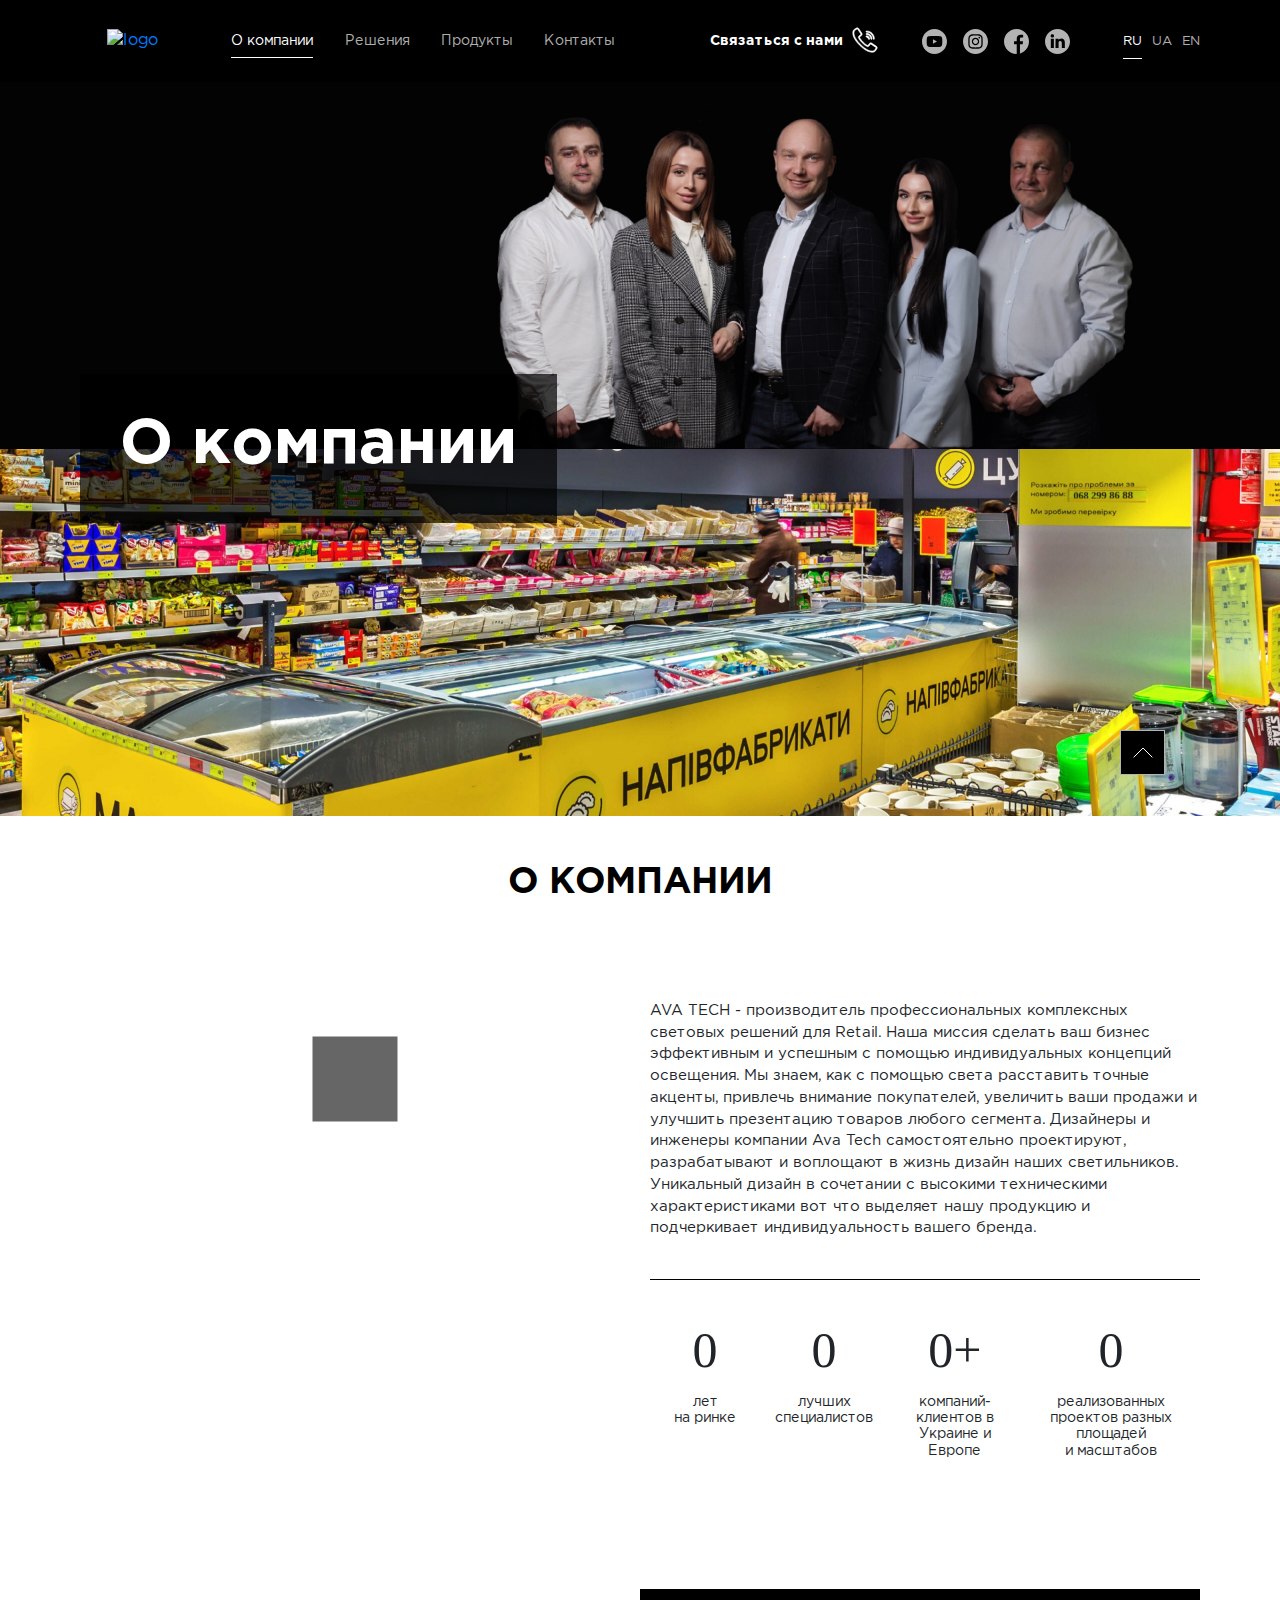
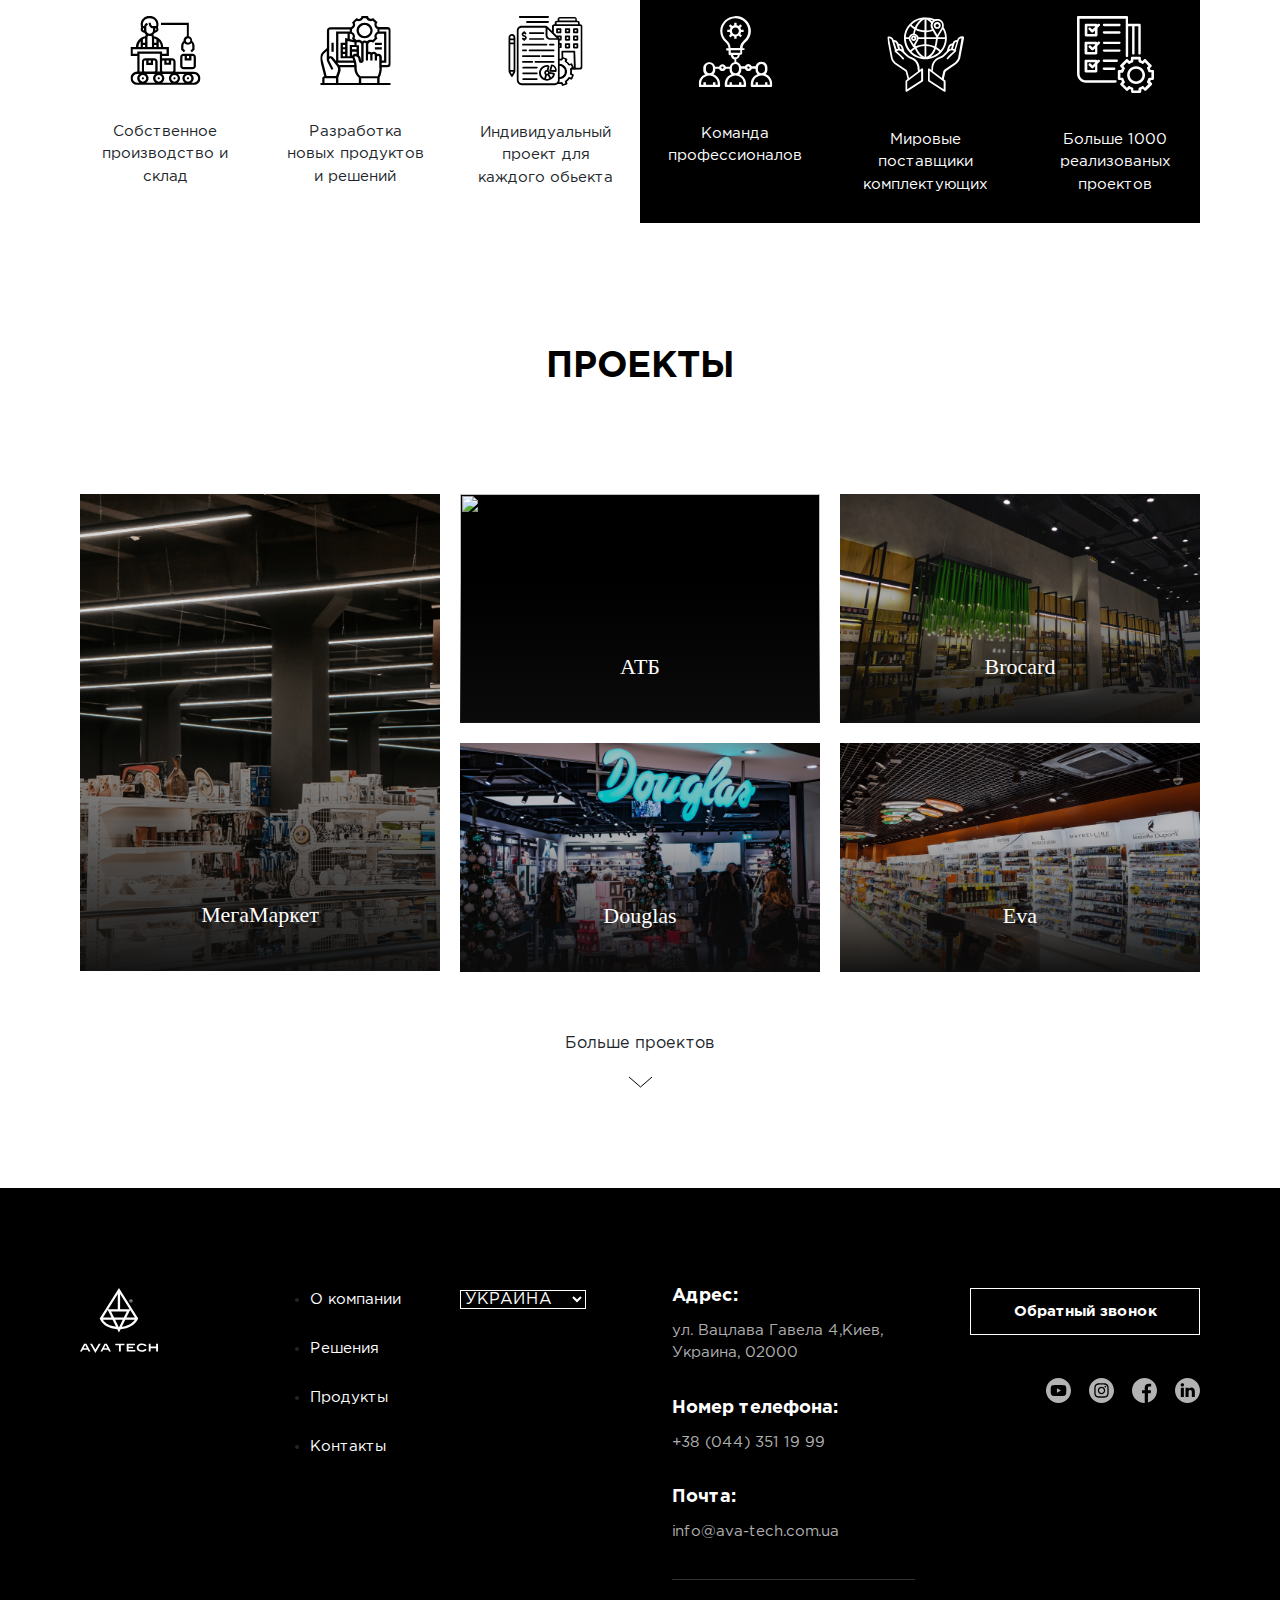
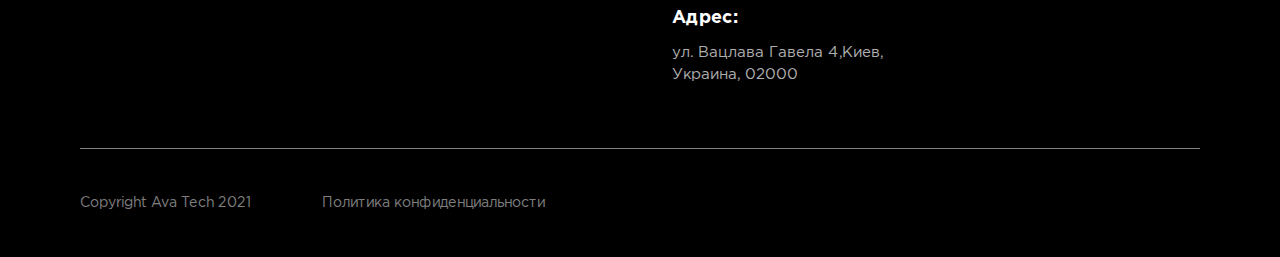
==== about.html @ 9e6170eb "about" ====
<!DOCTYPE html>
<html lang="en">
<head>
    <meta charset="UTF-8">
    <meta http-equiv="X-UA-Compatible" content="IE=edge">
    <meta name="viewport" content="width=device-width, initial-scale=1.0">
    <link rel="stylesheet" href="./css/bootstrap.min.css">
    <link rel="stylesheet" href="./css/slick.css">
    <link rel="stylesheet" href="./css/aos.css">
    <!-- <link rel="stylesheet" href="./css/swiper-bundle.css"> -->
    <link rel="stylesheet" href="./css/nice-select.css">
    <link rel="stylesheet" href="./css/main.css">
    <script src="https://unpkg.com/@google/markerclustererplus@4.0.1/dist/markerclustererplus.min.js"></script>
    <script src="https://maps.googleapis.com/maps/api/js?key=AIzaSyApj8qSzyO4DqXeQtFQPKI4mi6p-MBwlpo&libraries=places"></script>
    <title>AvaTech</title>
</head>
<body class="">
    <header class="header__wrapper">
        <div class="header">
            <div class="container">
                <div class="row">
                    <div class="col-lg-1 col-2">
                        <div class="header__logo">
                            <a href="index.html">
                                <img class="logo-big" src="./img/logo_icon.svg" alt="logo">
                                <img class="logo-small" src="./img/logo_small.svg" alt="logo">
                            </a>
                        </div>
                    </div>
                    <div class="col-lg-5 col-1 header__menu-wrap">
                        <div class="header__menu">
                            <ul>
                                <li class="current-menu-item ">
                                    <a href="#">О компании</a>
                                </li>
                                <li>
                                    <a href="#">Решения</a>
                                </li>
                                <li>
                                    <a href="#">Продукты</a>
                                </li>
                                <li>
                                    <a href="#">Контакты</a>
                                </li>
                            </ul>
                        </div>
                        <div class="header__soc_mob">
                            <a href="#">
                                <img src="./img/Icon_youtube.svg" alt="">
                            </a>
                            <a href="#">
                                <img src="./img/Icon_inst.svg" alt="">
                            </a>
                            <a href="#">
                                <img src="./img/Icon_fb.svg" alt="">
                            </a>
                            <a href="#">
                                <img src="./img/Icon_in.svg" alt="">
                            </a>
                        </div>
                        <div class="header__lang_mob">
                            <ul>
                                <li class="current-lang">
                                    <a href="#">RU</a>
                                </li>
                                <li>
                                    <a href="#">UA</a>
                                </li>
                                <li>
                                    <a href="#">EN</a>
                                </li>
                            </ul>
                        </div>
                    </div>
                    <div class="col-lg-6 col-10">
                        <div class="header__contacts">
                            <div class="header__phone">
                                <span>Связаться с нами</span>
                                <img src="./img/phone_w.svg" alt="">
                            </div>
                            <div class="header__soc">
                                <a href="#">
                                    <img src="./img/Icon_youtube.svg" alt="">
                                </a>
                                <a href="#">
                                    <img src="./img/Icon_inst.svg" alt="">
                                </a>
                                <a href="#">
                                    <img src="./img/Icon_fb.svg" alt="">
                                </a>
                                <a href="#">
                                    <img src="./img/Icon_in.svg" alt="">
                                </a>
                            </div>
                            <div class="header__lang">
                                <ul>
                                    <li class="current-lang">
                                        <a href="#">RU</a>
                                    </li>
                                    <li>
                                        <a href="#">UA</a>
                                    </li>
                                    <li>
                                        <a href="#">EN</a>
                                    </li>
                                </ul>
                            </div>
                            <div class="burger-menu">
                                <img class="burger-menu_open" src="./img/burger.svg" alt="">
                                <img class="burger-menu_close" src="./img/close.svg" alt="">
                            </div>
                        </div>
                    </div>
                </div>
            </div>
        </div>
    </header>
    <main>
        <section class="about-intro">
            <div class="about-intro__slider">
                <div class="about-intro-slider">
                    <div class="about-intro-slide">
                        <img src="./img/about_slide_1.jpg" alt="">
                    </div>
                    <div class="about-intro-slide">
                        <img src="./img/about_slide_2.jpg" alt="">
                    </div>
                </div>
            </div>
            <div class="about-intro__container">
                <div class="container">
                    <div class="about-intro__title">
                        <h1>О компании</h1>
                    </div>
                    <div class="slick-navigation"></div>
                </div>
            </div>
        </section>

        <section class="about" id="about">
            <div class="container">
                <div class="about__title">
                    <div class="s-title">О компании</div>
                </div>
                <div class="row">
                    <div class="col-lg-6">
                        <div class="about__video">
                            <!-- <img src="./img/about_video.jpg" alt=""> -->
                            <video id="about_video" poster="./img/about_video.jpg" >

                                <source src="./img/AVATECH.mp4"type="video/webm">
                            
                                <source src="./img/AVATECH.mp4" type="video/mp4">
                            </video>
                            <div class="about__video-play">
                                <img src="./img/play.svg" alt="">
                            </div>
                        </div>
                        <!-- <div class="fullscreen">fullscreen</div> -->
                    </div>
                    <div class="col-lg-6">
                        <div class="about__text">
                            <p>
                                AVA TECH - производитель профессиональных комплексных световых решений для Retail. 
                                Наша миссия сделать ваш бизнес эффективным и успешным с помощью индивидуальных концепций освещения. 
                                Мы знаем, как с помощью света расставить точные акценты, привлечь внимание покупателей, 
                                увеличить ваши продажи и улучшить презентацию товаров любого сегмента. 
                                Дизайнеры и инженеры компании Ava Tech самостоятельно проектируют, разрабатывают и воплощают 
                                в жизнь дизайн наших светильников. Уникальный дизайн в сочетании с высокими техническими 
                                характеристиками вот что выделяет нашу продукцию и подчеркивает индивидуальность вашего бренда.
                            </p>
                        </div>
                        <div class="about__statistics">
                            <div class="statistics-item">
                                <div class="statistics-item__numb"><span class='count' data-count="7">0</span></div>
                                <div class="statistics-item__text">лет <br> на ринке</div>
                            </div>
                            <div class="statistics-item">
                                <div class="statistics-item__numb"><span class='count' data-count="50">0</span></div>
                                <div class="statistics-item__text">лучших специалистов</div>
                            </div>
                            <div class="statistics-item">
                                <div class="statistics-item__numb"><span class='count' data-count="40">0</span>+</div>
                                <div class="statistics-item__text">компаний-клиентов в Украине и Европе</div>
                            </div>
                            <div class="statistics-item">
                                <div class="statistics-item__numb"><span class='count' data-count="750">0</span></div>
                                <div class="statistics-item__text">реализованных проектов разных площадей и масштабов</div>
                            </div>
                        </div>
                    </div>
                </div>
                <div class="about__items">
                    <div class="row">
                        <div class="col-lg-2 col-md-4 col-6">
                            <div class="about-item">
                                <div class="about-item__icon" >
                                    <svg width="71" height="69" viewBox="0 0 71 69" fill="none" xmlns="http://www.w3.org/2000/svg">
                                        <g clip-path="url(#clip0)">
                                        <path d="M63.6809 66.7783H61.4543C62.8459 65.8065 63.6809 64.1405 63.6809 62.3357C63.6809 60.5309 62.7068 58.8649 61.4543 57.893H63.6809C66.1859 57.893 68.1342 59.8367 68.1342 62.3357C68.1342 64.6959 66.1859 66.7783 63.6809 66.7783ZM2.72664 62.3357C2.72664 59.8367 4.81412 57.893 7.17992 57.893H9.40656C8.01491 58.8649 7.17992 60.5309 7.17992 62.3357C7.17992 64.1405 8.15408 65.8065 9.40656 66.7783H7.31909C4.81412 66.7783 2.72664 64.6959 2.72664 62.3357ZM9.54573 37.7623H29.8638V45.5369V48.8689V54.4222C29.8638 54.8387 30.003 55.1164 30.003 55.5329H27.3588C27.498 55.1164 27.6372 54.8387 27.6372 54.4222V45.5369C27.6372 43.7321 26.1064 42.2049 24.2972 42.2049H15.2515C13.4423 42.2049 11.9115 43.7321 11.9115 45.5369V54.4222C11.9115 54.8387 12.0507 55.1164 12.0507 55.5329H9.54573V37.7623ZM2.72664 37.7623V33.3196H36.5437V37.7623H32.0905V35.5409H7.31909V37.7623H2.72664ZM10.659 25.2673V31.0983H8.4324C8.4324 28.8769 9.2674 26.7944 10.659 25.2673ZM12.8857 28.8769H15.1123V31.0983H12.8857V28.8769ZM15.1123 26.6556H12.8857V23.3236C13.5815 22.9071 14.2773 22.6295 15.1123 22.3518V26.6556ZM19.7048 19.9916C20.2614 19.9916 20.8181 19.8528 21.3748 19.714L21.9314 21.2411V31.0983H17.4781V21.2411L18.0348 19.714C18.4523 19.8528 19.0089 19.9916 19.7048 19.9916ZM14.1382 9.99565C13.7207 9.99565 13.4423 9.99565 13.164 10.1345C13.0249 9.57915 12.8857 9.02382 12.8857 8.46849C12.8857 4.99766 15.669 2.221 19.1481 2.221H20.1223C23.6014 2.221 26.3847 4.99766 26.3847 8.46849C26.3847 9.02382 26.2455 9.57915 26.1064 10.1345C25.828 9.99565 25.5497 9.99565 25.2714 9.99565H24.1581H23.0447C20.8181 9.99565 20.8181 6.80249 20.8181 6.66366H19.7048H18.5915C18.5915 8.60732 19.5656 12.217 23.0447 12.217V14.4383C23.0447 16.2431 21.5139 17.7703 19.7048 17.7703C17.8956 17.7703 16.3648 16.2431 16.3648 14.4383V10.9675C16.3648 10.1345 16.7823 9.30148 17.6173 9.02382L18.0348 8.88499L17.0606 6.94132H16.504C15.2515 7.63549 14.4165 8.74615 14.1382 9.99565ZM12.8857 13.3276C12.8857 12.7723 13.4423 12.217 13.999 12.217V14.4383C13.4423 14.4383 12.8857 14.0218 12.8857 13.3276ZM25.2714 14.4383V12.217C25.828 12.217 26.3847 12.7723 26.3847 13.3276C26.3847 14.0218 25.9672 14.4383 25.2714 14.4383ZM24.1581 28.8769H26.3847V31.0983H24.1581V28.8769ZM26.3847 26.6556H24.1581V22.4906C24.993 22.7683 25.6889 23.046 26.3847 23.4625V26.6556ZM30.9771 31.0983H28.7505V25.1284C30.1421 26.7944 30.9771 28.8769 30.9771 31.0983ZM33.2038 44.4262H34.3171V48.8689H41.1362V44.4262H42.2495C42.8062 44.4262 43.3628 44.9816 43.3628 45.5369V54.4222C43.3628 54.9775 42.8062 55.5329 42.2495 55.5329H33.2038C32.6471 55.5329 32.0905 54.9775 32.0905 54.4222V48.8689V45.5369C32.0905 44.9816 32.6471 44.4262 33.2038 44.4262ZM36.5437 44.4262H38.7704V46.6476H36.5437V44.4262ZM47.8161 62.3357C47.8161 64.1405 46.2853 65.6677 44.4761 65.6677C42.667 65.6677 41.1362 64.1405 41.1362 62.3357C41.1362 60.5309 42.667 59.0037 44.4761 59.0037C46.4245 59.0037 47.8161 60.392 47.8161 62.3357ZM34.3171 62.3357C34.3171 60.5309 33.3429 58.8649 32.0905 57.893H33.2038H41.1362C39.7445 58.8649 38.9095 60.5309 38.9095 62.3357C38.9095 64.1405 39.8837 65.8065 41.1362 66.7783H32.0905C33.4821 65.6677 34.3171 64.1405 34.3171 62.3357ZM18.5915 62.3357C18.5915 60.5309 17.6173 58.8649 16.3648 57.893H24.1581H25.2714C23.8797 58.8649 23.0447 60.5309 23.0447 62.3357C23.0447 64.1405 24.0189 65.8065 25.2714 66.7783H16.2256C17.6173 65.6677 18.5915 64.1405 18.5915 62.3357ZM12.8857 59.0037C14.6948 59.0037 16.2256 60.5309 16.2256 62.3357C16.2256 64.1405 14.6948 65.6677 12.8857 65.6677C11.0765 65.6677 9.54573 64.1405 9.54573 62.3357C9.54573 60.392 11.0765 59.0037 12.8857 59.0037ZM32.0905 62.3357C32.0905 64.1405 30.5596 65.6677 28.7505 65.6677C26.9414 65.6677 25.4105 64.1405 25.4105 62.3357C25.4105 60.5309 26.9414 59.0037 28.7505 59.0037C30.5596 59.0037 32.0905 60.392 32.0905 62.3357ZM18.5915 44.4262H20.8181V46.6476H18.5915V44.4262ZM13.999 54.561V45.6757C13.999 45.1204 14.5557 44.5651 15.1123 44.5651H16.2256V49.0077H23.0447V44.4262H24.1581C24.7147 44.4262 25.2714 44.9816 25.2714 45.5369V54.4222C25.2714 54.9775 24.7147 55.5329 24.1581 55.5329H15.1123C14.5557 55.6717 13.999 55.1164 13.999 54.561ZM52.4085 62.3357C52.4085 64.1405 53.3827 65.8065 54.6352 66.7783H47.8161C49.2078 65.8065 50.0427 64.1405 50.0427 62.3357C50.0427 60.5309 49.0686 58.8649 47.8161 57.893H54.6352C53.2435 58.8649 52.4085 60.392 52.4085 62.3357ZM57.9751 65.6677C56.166 65.6677 54.6352 64.1405 54.6352 62.3357C54.6352 60.5309 56.166 59.0037 57.9751 59.0037C59.7843 59.0037 61.3151 60.5309 61.3151 62.3357C61.4543 64.1405 59.9235 65.6677 57.9751 65.6677ZM63.6809 55.6717H45.4503C45.5895 55.2552 45.5895 54.9775 45.5895 54.561V45.6757C45.5895 43.8709 44.0586 42.3437 42.2495 42.3437H33.2038C32.7863 42.3437 32.3688 42.4826 32.0905 42.4826V39.9836H38.9095V31.0983H33.2038C33.2038 25.6838 29.3072 21.1023 23.8797 20.1305L23.3231 18.6033C23.8797 18.048 24.4364 17.4926 24.7147 16.6596H25.1322C26.9414 16.6596 28.4722 15.1325 28.4722 13.3276C28.4722 12.6335 28.1938 11.9393 27.9155 11.384C28.333 10.4121 28.4722 9.44032 28.4722 8.32965C28.4722 3.74816 24.5755 -0.13916 19.9831 -0.13916H19.0089C14.4165 -0.00032714 10.659 3.74816 10.659 8.46849C10.659 9.57915 10.9374 10.551 11.2157 11.5228C10.9374 11.9393 10.659 12.6335 10.659 13.3276C10.659 15.1325 12.1899 16.6596 13.999 16.6596H14.4165C14.6948 17.3538 15.2515 18.048 15.8082 18.6033L15.2515 20.1305C9.96322 21.1023 5.92744 25.6838 5.92744 31.0983H0.5V39.9836H7.31909V55.5329C3.56163 55.5329 0.5 58.5872 0.5 62.1969C0.5 65.8065 3.56163 68.8608 7.31909 68.8608H63.6809C67.4384 68.8608 70.5 65.8065 70.5 62.1969C70.5 58.5872 67.4384 55.6717 63.6809 55.6717Z" fill="black"/>
                                        <path d="M12.8858 61.2253C13.4424 61.2253 13.9991 61.7807 13.9991 62.336C13.9991 62.8913 13.4424 63.4467 12.8858 63.4467C12.3291 63.4467 11.7725 62.8913 11.7725 62.336C11.7725 61.6418 12.3291 61.2253 12.8858 61.2253Z" fill="black"/>
                                        <path d="M28.7505 61.2253C29.3072 61.2253 29.8638 61.7807 29.8638 62.336C29.8638 62.8913 29.3072 63.4467 28.7505 63.4467C28.1939 63.4467 27.6372 62.8913 27.6372 62.336C27.6372 61.6418 28.0547 61.2253 28.7505 61.2253Z" fill="black"/>
                                        <path d="M44.4761 61.2253C45.0328 61.2253 45.5894 61.7807 45.5894 62.336C45.5894 62.8913 45.0328 63.4467 44.4761 63.4467C43.9195 63.4467 43.3628 62.8913 43.3628 62.336C43.3628 61.6418 43.9195 61.2253 44.4761 61.2253Z" fill="black"/>
                                        <path d="M57.9751 61.2253C58.5318 61.2253 59.0885 61.7807 59.0885 62.336C59.0885 62.8913 58.5318 63.4467 57.9751 63.4467C57.4185 63.4467 56.8618 62.8913 56.8618 62.336C56.8618 61.6418 57.4185 61.2253 57.9751 61.2253Z" fill="black"/>
                                        <path d="M63.6811 41.0947V49.98C63.6811 50.5353 63.1245 51.0907 62.5678 51.0907H53.5221C52.9654 51.0907 52.4088 50.5353 52.4088 49.98V41.0947C52.4088 40.5394 52.9654 39.984 53.5221 39.984H54.6354V44.4267H61.4545V39.984H62.5678C63.1245 39.984 63.6811 40.5394 63.6811 41.0947ZM56.862 39.984H59.0887V42.2054H56.862V39.984ZM53.5221 37.7627C51.7129 37.7627 50.1821 39.2899 50.1821 41.0947V49.98C50.1821 51.7848 51.7129 53.312 53.5221 53.312H62.5678C64.377 53.312 65.9078 51.7848 65.9078 49.98V41.0947C65.9078 39.2899 64.377 37.7627 62.5678 37.7627H53.5221Z" fill="black"/>
                                        <path d="M60.3409 24.4347C60.3409 25.6842 59.3667 26.656 58.1142 26.656C56.8617 26.656 55.8876 25.6842 55.8876 24.4347C55.8876 23.1852 56.8617 22.2134 58.1142 22.2134C59.3667 22.2134 60.3409 23.1852 60.3409 24.4347ZM56.8617 20.1309C54.9134 20.6862 53.5218 22.3522 53.5218 24.4347C53.5218 24.5735 53.5218 24.8512 53.5218 24.99C52.1301 26.2395 51.156 28.0443 51.156 29.988V33.7365L53.8001 36.2355L55.3309 34.7083L53.3826 32.7647V29.8492C53.3826 28.8773 53.8001 27.9055 54.3568 27.0725C55.1918 28.0443 56.4442 28.7385 57.8359 28.7385C59.2275 28.7385 60.48 28.0443 61.315 27.0725C62.0108 27.9055 62.2892 28.8773 62.2892 29.8492V32.7647L60.3409 34.7083L61.8717 36.2355L64.5158 33.7365V29.988C64.5158 28.0443 63.6808 26.2395 62.15 24.99C62.15 24.8512 62.15 24.5735 62.15 24.4347C62.15 22.3522 60.7584 20.6862 58.8101 20.1309V6.66406H30.9771V8.88539H56.8617V20.1309Z" fill="black"/>
                                        </g>
                                        <defs>
                                        <clipPath id="clip0">
                                        <rect width="70" height="69" fill="white" transform="translate(0.5)"/>
                                        </clipPath>
                                        </defs>
                                    </svg>
                                    <span  data-aos="fr" data-aos-delay="200" data-aos-duration="800"></span>
                                </div>
                                <div class="about-item__text">Собственное производство и склад</div>
                            </div>
                        </div>
                        <div class="col-lg-2 col-md-4 col-6">
                            <div class="about-item">
                                <div class="about-item__icon">
                                    <svg width="71" height="69" viewBox="0 0 71 69" fill="none" xmlns="http://www.w3.org/2000/svg">
                                        <g clip-path="url(#clip0)">
                                        <path d="M44.6043 8.90777C47.7097 8.90777 50.3916 11.4528 50.3916 14.4221C50.3916 17.3914 47.8508 19.9365 44.6043 19.9365C41.499 19.9365 38.817 17.3914 38.817 14.4221C38.817 11.4528 41.499 8.90777 44.6043 8.90777ZM44.6043 22.3401C48.9801 22.3401 52.65 18.8053 52.65 14.5635C52.65 10.3217 49.1212 6.78687 44.6043 6.78687C40.2286 6.78687 36.5586 10.3217 36.5586 14.5635C36.5586 18.8053 40.2286 22.3401 44.6043 22.3401Z" fill="black"/>
                                        <path d="M41.2167 62.3545H57.167V66.8791H41.2167V62.3545ZM4.5169 62.3545H15.9503V66.8791H4.5169V62.3545ZM2.25845 42.418C2.25845 40.4385 2.96421 38.7418 4.37575 37.3279L6.77535 34.9242V43.832C6.77535 44.3975 6.9165 44.9631 7.19881 45.5287L11.4334 53.8709L13.4095 52.8812L9.17495 44.5389C9.0338 44.2561 9.0338 44.1148 9.0338 43.832C9.0338 42.9836 9.73956 42.2766 10.7276 42.2766L16.9384 50.0533C17.6441 51.043 18.0676 52.1742 18.0676 53.4467C18.0676 54.0123 17.9264 54.5779 17.7853 55.1434L16.0915 60.0922H6.63419L2.54076 44.1148C2.3996 43.5492 2.25845 42.9836 2.25845 42.418ZM10.3042 13.4324H29.7833V15.5533H16.0915V45.1045L12.7038 41.0041C12.2803 40.4385 11.5746 40.1557 10.8688 40.1557C10.3042 40.1557 9.73956 40.2971 9.17495 40.5799V14.4221C9.17495 13.8566 9.59841 13.4324 10.3042 13.4324ZM32.6064 19.3709C32.8887 20.2193 32.8887 21.0676 32.3241 21.7746L31.9006 22.4816L33.3121 23.8955L29.7833 23.0471V17.8156H30.7714C31.6183 17.957 32.1829 18.5225 32.6064 19.3709ZM32.0418 13.0082C33.171 12.584 34.159 11.5943 34.7237 10.4631C35.2883 9.33197 35.2883 7.91803 34.7237 6.78689L36.6998 4.80738C37.829 5.23156 39.2406 5.23156 40.5109 4.80738C41.7813 4.3832 42.6282 3.39344 43.1928 2.2623H46.1571C46.7217 3.39344 47.5686 4.3832 48.839 4.80738C50.1093 5.23156 51.3797 5.23156 52.6501 4.80738L54.7674 6.78689C54.3439 7.91803 54.3439 9.19057 54.7674 10.4631C55.332 11.5943 56.1789 12.584 57.4493 13.0082V15.8361C56.3201 16.4016 55.332 17.25 54.7674 18.3811C54.2028 19.5123 54.2028 20.9262 54.7674 22.0574L52.6501 24.0369C51.5209 23.6127 50.1093 23.6127 48.839 24.0369C48.1332 24.3197 47.5686 24.7439 47.004 25.3094C46.4394 24.7439 45.5924 24.4611 44.6044 24.4611C43.6163 24.4611 42.9105 24.8852 42.3459 25.4508C41.9225 24.8852 41.2167 24.4611 40.5109 24.1783C39.2406 23.7541 37.9702 23.7541 36.6998 24.1783L34.5825 22.1988C35.006 21.0676 35.006 19.7951 34.5825 18.5225C34.0179 17.3914 33.171 16.4016 31.9006 15.9775L32.0418 13.0082ZM58.5785 17.8156H64.0835V44.5389H61.8251V41.1455C61.8251 39.3074 60.2724 37.7521 58.4374 37.7521C58.0139 37.7521 57.5905 37.8934 57.167 38.0348C56.7435 36.6209 55.4732 35.6311 53.9205 35.6311C53.0736 35.6311 52.2266 35.9139 51.662 36.4795C51.0974 35.9139 50.2505 35.6311 49.4036 35.6311C48.9801 35.6311 48.5567 35.7725 48.2744 35.7725V27.9959C48.4155 27.1475 48.9801 26.582 49.827 26.1578C50.674 25.875 51.5209 25.875 52.3678 26.2992L53.0736 26.7234L57.5905 22.3402L57.0258 21.6332C56.6024 20.9262 56.4612 20.0779 56.7435 19.2295C57.0258 18.5225 57.7316 17.957 58.5785 17.8156ZM68.6004 14.4221V47.791C68.6004 48.3566 68.0358 48.9221 67.4712 48.9221H61.6839V46.6598H66.3419V15.5533H59.4254V13.4324H67.4712C68.1769 13.4324 68.6004 13.8566 68.6004 14.4221ZM20.1849 55.9918C20.4672 55.1434 20.6084 54.4365 20.6084 53.5881C20.6084 52.8812 20.4672 52.0328 20.1849 51.3258H34.3002V52.3156C34.3002 55.9918 35.994 59.3853 38.8171 61.7889V66.8791H18.3499V61.5061L20.1849 55.9918ZM33.8767 46.8012C34.0179 47.5082 34.159 48.2152 34.3002 49.0635H19.0557C19.0557 48.9221 18.9145 48.9221 18.9145 48.7807L17.3618 46.8012H33.8767ZM25.1252 21.916V26.7234H20.6084V42.2766H32.4652L32.8887 43.125C33.0298 43.5492 33.171 43.9734 33.3121 44.3975H18.3499V17.8156H27.5249V22.4816L25.1252 21.916ZM22.8668 37.8934H25.1252V40.1557H22.8668V37.8934ZM22.8668 33.3689H25.1252V35.6311H22.8668V33.3689ZM25.1252 31.248H22.8668V28.9857H25.1252V31.248ZM34.3002 28.9857H29.7833V40.1557H27.5249V24.8852L34.4414 26.582V28.9857H34.3002ZM36.5586 28.9857V26.8648L37.1233 26.582C37.829 26.1578 38.8171 26.0164 39.664 26.4406C40.5109 26.7234 41.0756 27.4303 41.2167 28.2787V44.6803C41.2167 44.8217 41.0756 44.8217 41.0756 44.6803L40.7932 42.7008C40.5109 41.4283 39.9463 40.2971 38.9583 39.5902V29.1271H36.5586V28.9857ZM32.1829 40.1557L32.0418 35.6311H36.5586V38.0348C35.994 37.8934 35.5706 37.7521 35.006 37.7521C33.5944 37.8934 32.4652 38.8832 32.1829 40.1557ZM36.5586 33.3689H32.0418V31.1066H36.5586V33.3689ZM59.5666 51.8914C59.5666 54.7193 58.8608 57.5471 57.7316 60.2336H40.5109C38.1113 58.3955 36.6998 55.4262 36.6998 52.457V51.1844C36.6998 48.2152 36.1352 45.2459 35.006 42.5594L34.5825 41.4283C34.5825 41.2869 34.4414 41.1455 34.4414 41.0041C34.4414 40.5799 34.7237 40.2971 35.1471 40.2971C36.841 40.2971 38.2525 41.4283 38.5348 43.125L38.8171 45.1045C38.9583 46.2357 39.9463 47.084 41.2167 47.084C42.4871 47.084 43.6163 46.0943 43.6163 44.8217V27.8545C43.6163 27.2889 44.1809 26.7234 44.7455 26.7234C45.3101 26.7234 45.8748 27.2889 45.8748 27.8545V44.5389H47.9921V39.0246C47.9921 38.459 48.5567 37.8934 49.1213 37.8934C49.6859 37.8934 50.2505 38.459 50.2505 39.0246V44.5389H52.5089V39.0246C52.5089 38.459 53.0736 37.8934 53.6382 37.8934C54.2028 37.8934 54.7674 38.459 54.7674 39.0246V44.5389H57.0258V41.1455C57.0258 40.5799 57.5905 40.0143 58.1551 40.0143C58.7197 40.0143 59.2843 40.5799 59.2843 41.1455V51.8914H59.5666ZM61.8251 51.8914V51.3258H67.6123C69.4473 51.3258 71 49.7705 71 47.9324V14.4221C71 12.584 69.4473 11.0287 67.6123 11.0287H58.5785C57.7316 10.8873 57.0258 10.3217 56.7435 9.47336C56.4612 8.625 56.4612 7.77664 57.0258 7.06967L57.5905 6.36271L53.0736 1.97951L52.3678 2.40369C51.662 2.82787 50.674 2.96926 49.827 2.54508C48.9801 2.2623 48.4155 1.55533 48.2744 0.706967L47.8509 0H41.499L41.3579 0.848361C41.2167 1.69672 40.6521 2.40369 39.8052 2.68648C38.9583 2.96926 38.1113 2.96926 37.2644 2.54508L36.5586 2.1209L32.0418 6.5041L32.4652 7.21107C32.8887 7.91803 33.0298 8.76639 32.7475 9.61475C32.4652 10.3217 31.7594 10.8873 30.9125 11.1701H10.3042C8.46919 11.1701 6.9165 12.7254 6.9165 14.5635V31.9549L2.82306 35.7725C0.988072 37.6107 0 39.873 0 42.418C0 43.125 0.141153 43.9734 0.282306 44.6803L4.23459 60.2336C3.10537 60.375 2.25845 61.3648 2.25845 62.4959V67.0205H0V69.2828H71V67.0205H59.5666V61.6475C60.9781 58.5369 61.8251 55.1434 61.8251 51.8914Z" fill="black"/>
                                        <path d="M13.692 26.7234H11.4336V35.6312H13.692V26.7234Z" fill="black"/>
                                        <path d="M61.8252 31.248H54.9087V33.5103H61.8252V31.248Z" fill="black"/>
                                        <path d="M61.8252 26.7234H54.9087V28.9857H61.8252V26.7234Z" fill="black"/>
                                        </g>
                                        <defs>
                                        <clipPath id="clip0">
                                        <rect width="71" height="69" fill="white"/>
                                        </clipPath>
                                        </defs>
                                    </svg>
                                    <span  data-aos="fr" data-aos-delay="300" data-aos-duration="800"></span>
                                </div>
                                <div class="about-item__text">Разработка новых продуктов и решений</div>
                            </div>
                        </div>
                        <div class="col-lg-2 col-md-4 col-6">
                            <div class="about-item">
                                <div class="about-item__icon">
                                    <svg width="75" height="70" viewBox="0 0 61 57" fill="none" xmlns="http://www.w3.org/2000/svg">
                                        <path d="M4.53683 18.2543H1.81635V17.4299C1.81635 16.7233 2.40776 16.1344 3.11745 16.1344C3.82714 16.1344 4.41855 16.7233 4.41855 17.4299V18.2543H4.53683ZM4.53683 21.5517H1.81635V19.7852H4.53683V21.5517ZM4.53683 44.0456H1.81635V22.965H4.53683V44.0456ZM4.30026 45.4588L3.11745 47.4609L1.93464 45.4588C1.93464 45.4588 1.93464 45.4588 1.93464 45.341L4.30026 45.4588C4.30026 45.4588 4.41855 45.4588 4.30026 45.4588ZM3.23573 14.7212C1.69807 14.7212 0.396973 15.8989 0.396973 17.4299V44.7522C0.396973 45.2233 0.515255 45.6943 0.751818 46.1654L2.52604 49.2274C2.76261 49.5807 3.11745 49.6984 3.4723 49.4629C3.70886 49.4629 3.82714 49.4629 3.82714 49.3452L5.60136 46.2832C5.83793 45.8121 5.95621 45.341 5.95621 44.87V17.4299C5.95621 15.8989 4.7734 14.7212 3.23573 14.7212Z" fill="black"/>
                                        <path d="M59.0648 41.5721C59.0648 41.8077 58.8283 42.0432 58.5917 42.0432H55.1615L54.6884 28.9709C54.6884 28.6176 54.3335 28.2643 53.9787 28.2643H44.1613C43.8065 28.2643 43.4516 28.6176 43.4516 28.9709L43.5699 34.1528L43.2151 34.8593C42.8602 34.8593 42.5054 34.7416 42.0323 34.7416V26.1445H42.9785C43.3334 26.1445 43.6882 25.7912 43.6882 25.4379V22.6114C43.6882 22.2581 43.3334 21.9048 42.9785 21.9048H42.0323V20.0205H42.9785C43.3334 20.0205 43.6882 19.6672 43.6882 19.3139V16.4874C43.6882 16.1342 43.3334 15.7808 42.9785 15.7808H39.5484L37.3009 13.5432V8.47915C37.3009 8.3614 37.4193 8.12587 37.6558 8.12587H58.8283C59.0648 8.12587 59.1831 8.24366 59.1831 8.47915V41.5721H59.0648ZM53.6238 42.0432C53.6238 41.9254 53.6238 41.9254 53.5056 41.8077L52.3227 39.099C52.0862 38.6279 51.6131 38.3924 51.1399 38.6279L50.0754 39.099C49.3657 38.2746 48.6561 37.4503 47.7097 36.8614L48.1829 35.8015C48.4195 35.3304 48.1829 34.7416 47.7097 34.6238L44.9893 33.5639L44.871 29.7953H53.269L53.6238 42.0432ZM51.0216 42.3965C50.6668 42.5143 50.4303 42.9854 50.4303 43.4565C50.6668 44.6342 50.6668 45.8119 50.4303 46.9895C50.3119 47.4606 50.5485 47.8139 51.0216 48.0494L52.0862 48.4028L51.3765 50.1693L50.3119 49.816C49.8388 49.6982 49.3657 49.816 49.1292 50.1693C48.5377 51.1114 47.5915 51.9358 46.6453 52.6424C46.2904 52.8779 46.1721 53.349 46.2904 53.8201L46.7635 54.7623L44.9893 55.3511L44.5162 54.2912C44.3979 53.9379 43.9247 53.7023 43.4516 53.7023C42.8602 53.8201 42.2688 53.9379 41.6774 53.9379C41.9139 53.4668 42.0323 52.8779 42.0323 52.2891V51.347C42.5054 51.347 42.9785 51.2291 43.4516 50.9937C43.8065 50.8759 44.043 50.4048 43.9247 50.0515C43.8065 49.6982 43.3334 49.4626 42.9785 49.5804C42.6237 49.6982 42.3871 49.816 42.0323 49.816V40.3945C42.3871 40.3945 42.6237 40.5123 42.9785 40.63C43.3334 40.7477 43.8065 40.63 43.9247 40.1589C44.043 39.8056 43.9247 39.3345 43.4516 39.2168C42.9785 39.099 42.5054 38.9812 42.0323 38.8635V36.1548C42.5054 36.1548 42.8602 36.2726 43.3334 36.2726C43.8065 36.3903 44.1613 36.1548 44.3979 35.6837L44.7527 34.7416L46.5269 35.4482L46.1721 36.3903C46.0538 36.7437 46.1721 37.2147 46.5269 37.4503C47.4732 38.0391 48.4195 38.8635 49.0108 39.9234C49.2474 40.2767 49.7205 40.3945 50.1937 40.2767L51.1399 39.8056L51.9679 41.5721L51.0216 42.3965ZM42.0323 23.5535H42.2688V24.9668H42.0323V23.5535ZM41.086 17.3118H42.3871V18.7251H42.1505C42.0323 18.3717 41.9139 18.0184 41.6774 17.7829L41.086 17.3118ZM40.6128 52.4068C40.6128 53.7023 39.5484 54.7623 38.1289 54.7623H11.0425C9.7414 54.7623 8.55856 53.7023 8.55856 52.4068V11.8945C8.55856 10.599 9.62306 9.5391 11.0425 9.5391H30.5589V15.8986C30.5589 17.9007 32.2149 19.4317 34.2257 19.4317H40.6128V52.4068ZM32.0966 10.599L39.6666 18.0184H34.2257C33.0428 18.0184 32.0966 17.0763 32.0966 15.8986V10.599ZM39.5484 5.41719C39.5484 5.29943 39.6666 5.18166 39.7849 5.18166H56.6992C56.8175 5.18166 56.9357 5.29943 56.9357 5.41719V6.71264H39.5484V5.41719ZM41.7957 2.47298C41.7957 2.23744 41.9139 2.11967 42.1505 2.11967H54.4518C54.6884 2.11967 54.8066 2.23744 54.8066 2.47298V3.65066H41.7957V2.47298ZM58.71 6.71264H58.3551V5.41719C58.3551 4.47504 57.5272 3.76843 56.5809 3.76843H55.9895V2.59075C55.9895 1.64859 55.1615 0.824219 54.2153 0.824219H42.1505C41.2043 0.824219 40.3763 1.64859 40.3763 2.59075V3.76843H39.7849C38.8386 3.76843 38.0107 4.47504 38.0107 5.41719V6.71264H37.5375C36.5913 6.71264 35.7633 7.53703 35.7633 8.47915V12.2477L32.0966 8.59697C31.7417 8.24366 31.2686 8.0081 30.6772 8.0081H11.0425C8.91342 8.0081 7.13916 9.77459 7.13916 11.8945V52.4068C7.13916 54.5267 8.91342 56.2932 11.0425 56.2932H38.1289C39.0752 56.2932 39.9032 55.94 40.6128 55.3511C41.5592 55.4689 42.5054 55.4689 43.3334 55.3511L43.8065 56.411C44.0431 56.8821 44.5162 57.1176 44.9893 56.8821L47.8281 55.7044C48.3012 55.4689 48.5377 54.9977 48.3012 54.5267L47.8281 53.4668C48.6561 52.8779 49.484 52.0535 50.0754 51.2291L51.1399 51.7003C51.6131 51.9358 52.2045 51.7003 52.3227 51.2291L53.5056 48.5205C53.7422 48.0494 53.5056 47.4606 53.0324 47.3428L51.9679 46.8717C52.0862 45.8118 52.0862 44.7519 51.9679 43.692L58.5917 43.5742C59.6562 43.5742 60.4842 42.7498 60.4842 41.69V8.47915C60.6025 7.53703 59.7745 6.71264 58.71 6.71264Z" fill="black"/>
                                        <path d="M55.7524 12.719H54.3329V11.3059H55.7524V12.719ZM56.5803 9.89258H53.6233C53.2684 9.89258 52.9136 10.2459 52.9136 10.5992V13.4257C52.9136 13.779 53.2684 14.1322 53.6233 14.1322H56.4621C56.8168 14.1322 57.1717 13.779 57.1717 13.4257V10.5992C57.29 10.2459 56.9352 9.89258 56.5803 9.89258Z" fill="black"/>
                                        <path d="M42.0321 12.719H40.6127V11.3059H42.0321V12.719ZM42.7418 9.89258H39.903C39.5482 9.89258 39.1934 10.2459 39.1934 10.5992V13.4257C39.1934 13.779 39.5482 14.1322 39.903 14.1322H42.7418C43.0966 14.1322 43.4515 13.779 43.4515 13.4257V10.5992C43.4515 10.2459 43.0966 9.89258 42.7418 9.89258Z" fill="black"/>
                                        <path d="M49.1292 12.719H47.7099V11.3059H49.1292V12.719ZM49.8389 9.89258H47.0002C46.6453 9.89258 46.2905 10.2459 46.2905 10.5992V13.4257C46.2905 13.779 46.6453 14.1322 47.0002 14.1322H49.8389C50.1938 14.1322 50.5487 13.779 50.5487 13.4257V10.5992C50.6669 10.2459 50.3121 9.89258 49.8389 9.89258Z" fill="black"/>
                                        <path d="M55.7524 18.7251H54.3329V17.3119H55.7524V18.7251ZM56.5803 15.8987H53.6233C53.2684 15.8987 52.9136 16.2519 52.9136 16.6052V19.4317C52.9136 19.785 53.2684 20.1383 53.6233 20.1383H56.4621C56.8168 20.1383 57.1717 19.785 57.1717 19.4317V16.6052C57.29 16.2519 56.9352 15.8987 56.5803 15.8987Z" fill="black"/>
                                        <path d="M49.1292 18.7251H47.7099V17.3119H49.1292V18.7251ZM49.8389 15.8987H47.0002C46.6453 15.8987 46.2905 16.2519 46.2905 16.6052V19.4317C46.2905 19.785 46.6453 20.1383 47.0002 20.1383H49.8389C50.1938 20.1383 50.5487 19.785 50.5487 19.4317V16.6052C50.6669 16.2519 50.3121 15.8987 49.8389 15.8987Z" fill="black"/>
                                        <path d="M55.7524 24.9671H54.3329V23.5538H55.7524V24.9671ZM56.5803 22.1406H53.6233C53.2684 22.1406 52.9136 22.4939 52.9136 22.8473V25.6736C52.9136 26.027 53.2684 26.3803 53.6233 26.3803H56.4621C56.8168 26.3803 57.1717 26.027 57.1717 25.6736V22.8473C57.29 22.3761 56.9352 22.1406 56.5803 22.1406Z" fill="black"/>
                                        <path d="M49.1292 24.9671H47.7099V23.5538H49.1292V24.9671ZM49.8389 22.1406H47.0002C46.6453 22.1406 46.2905 22.4939 46.2905 22.8473V25.6736C46.2905 26.027 46.6453 26.3803 47.0002 26.3803H49.8389C50.1938 26.3803 50.5487 26.027 50.5487 25.6736V22.8473C50.6669 22.3761 50.3121 22.1406 49.8389 22.1406Z" fill="black"/>
                                        <path d="M32.3787 0H9.88357C9.41493 0 8.94629 0.407143 8.94629 0.814286C8.94629 1.22143 9.41493 1.62857 9.88357 1.62857H32.3787C32.8474 1.62857 33.316 1.22143 33.316 0.814286C33.4722 0.407143 33.0035 0 32.3787 0Z" fill="black"/>
                                        <path d="M9.74145 1.41323H12.5801C12.935 1.41323 13.2899 1.05991 13.2899 0.706612C13.4081 0.353306 13.0533 0 12.5801 0H9.74145C9.3866 0 9.03174 0.353306 9.03174 0.706612C9.03174 1.05991 9.3866 1.41323 9.74145 1.41323Z" fill="black"/>
                                        <path d="M32.2125 4.07153H15.738C15.1888 4.07153 14.6396 4.47868 14.6396 4.88582C14.6396 5.29296 15.1888 5.7001 15.738 5.7001H32.2125C32.7617 5.7001 33.3109 5.29296 33.3109 4.88582C33.4939 4.47868 32.9448 4.07153 32.2125 4.07153Z" fill="black"/>
                                        <path d="M44.5163 41.6901C44.9894 42.0434 45.3443 42.5145 45.5809 42.9856C45.8174 43.3389 46.1723 43.4566 46.5271 43.2211C46.882 42.9856 47.0002 42.6323 46.7636 42.279C46.4088 41.6901 45.9357 41.1013 45.3443 40.6302C44.9894 40.3947 44.5163 40.3947 44.2797 40.748C44.1615 40.9835 44.1614 41.3368 44.5163 41.6901Z" fill="black"/>
                                        <path d="M46.5269 47.4606C46.172 47.2252 45.6989 47.3429 45.5806 47.6962C45.344 48.1673 44.8709 48.6384 44.5161 48.9917C44.1612 49.2272 44.1612 49.6982 44.3978 50.0515C44.6343 50.4049 45.1074 50.4049 45.4623 50.1693C46.0538 49.6982 46.5269 49.1094 46.8817 48.5206C47 48.0495 46.8817 47.6962 46.5269 47.4606Z" fill="black"/>
                                        <path d="M46.7636 43.6921C46.4087 43.8099 46.0539 44.1632 46.1721 44.5165C46.2905 45.1053 46.2905 45.5764 46.1721 46.1653C46.0539 46.5186 46.4087 46.8718 46.7636 46.9897H46.8818C47.2367 46.9897 47.5916 46.7541 47.5916 46.4008C47.7098 45.6942 47.7098 44.9876 47.5916 44.281C47.4733 43.8099 47.1184 43.5743 46.7636 43.6921Z" fill="black"/>
                                        <path d="M13.2899 16.9587C13.6447 16.9587 13.8813 17.1943 13.8813 17.5476C13.8813 17.9009 13.6447 18.1364 13.2899 18.1364C13.2899 18.1364 13.2899 18.1364 13.1716 18.1364C12.9351 18.1364 12.8167 18.0187 12.6985 17.9009C12.4619 17.5476 11.9888 17.5476 11.634 17.7831C11.2791 18.0187 11.2791 18.4897 11.5157 18.843C11.7523 19.1964 12.1071 19.3141 12.462 19.5496C12.462 19.9029 12.8167 20.2562 13.1716 20.2562C13.5265 20.2562 13.8813 19.9029 13.8813 19.5496C14.9458 19.1964 15.5373 18.0187 15.0642 16.9587C14.7093 16.1343 13.9996 15.6633 13.0533 15.6633C12.6985 15.6633 12.462 15.4278 12.462 15.0744C12.462 14.7211 12.6985 14.4856 13.0533 14.4856C13.0533 14.4856 13.0533 14.4856 13.1716 14.4856C13.4082 14.4856 13.5265 14.6034 13.6447 14.7211C13.8813 15.0744 14.3544 15.0744 14.7093 14.8389C15.0642 14.6034 15.0642 14.1323 14.8276 13.779C14.591 13.4257 14.2362 13.3079 13.8813 13.0724C13.8813 12.719 13.5265 12.3657 13.1716 12.3657C12.8167 12.3657 12.462 12.719 12.462 13.0724C11.3974 13.4257 10.806 14.6034 11.2791 15.6633C11.634 16.3699 12.4619 16.9587 13.2899 16.9587Z" fill="black"/>
                                        <path d="M35.0537 50.0517L33.6344 47.5785C33.7526 47.4608 33.8709 47.2252 33.9891 47.1075L36.7097 47.6963C36.3548 48.6384 35.8817 49.4628 35.0537 50.0517ZM31.8601 51.2293C31.5053 51.2293 31.2687 51.2294 30.9139 51.1115L31.6236 48.5206H31.7418C31.9784 48.5206 32.0967 48.5206 32.3333 48.4029L33.7526 50.7582C33.1613 51.1115 32.4515 51.2293 31.8601 51.2293ZM29.4945 50.6405C27.0106 49.345 26.0644 46.4008 27.3654 44.0454C28.1934 42.3967 29.9676 41.3368 31.8601 41.3368C31.9784 41.3368 32.0967 41.3368 32.2149 41.3368L31.5053 44.0454C30.2041 44.1632 29.3762 45.3409 29.4945 46.5186C29.6128 46.9896 29.8494 47.5785 30.2041 47.9318L29.4945 50.6405ZM32.5698 46.2831C32.5698 46.7541 32.2149 47.1075 31.7418 47.1075C31.2687 47.1075 30.9139 46.7541 30.9139 46.2831C30.9139 45.812 31.2687 45.4587 31.7418 45.4587C32.2149 45.4587 32.5698 45.812 32.5698 46.2831ZM37.1828 46.2831L33.9891 45.6942C33.8709 45.1054 33.3978 44.6343 32.9247 44.3987L33.6344 41.4545C33.7526 40.8657 33.3978 40.1591 32.8064 40.0413H32.6881C32.3333 40.0413 32.0967 39.9236 31.7418 39.9236C29.9676 39.9236 28.1934 40.6301 27.0106 41.9256C24.5267 44.5165 24.6449 48.5206 27.2471 50.8761C28.4299 51.9359 30.0859 52.6426 31.7418 52.6426C34.8171 52.6426 37.5376 50.5227 38.129 47.6963C38.2474 46.9896 37.8925 46.4008 37.1828 46.2831Z" fill="black"/>
                                        <path d="M38.2473 44.0455L35.2902 43.9277L36.1182 40.9835C37.4194 41.4545 38.2473 42.6322 38.2473 44.0455ZM34.9354 39.9236L33.6343 44.3987C33.516 44.7521 33.7526 45.2231 34.1075 45.341H34.2257L38.8387 45.5765C39.1936 45.5765 39.5484 45.341 39.5484 44.9876C40.0215 42.3967 38.2473 39.9236 35.6451 39.4525C35.2902 39.3347 34.9354 39.5703 34.9354 39.9236Z" fill="black"/>
                                        <path d="M17.7843 14.7211H28.7846C29.1394 14.7211 29.4942 14.3678 29.4942 14.0145C29.4942 13.6612 29.1394 13.3079 28.7846 13.3079H17.7843C17.4295 13.3079 17.0747 13.6612 17.0747 14.0145C17.0747 14.3678 17.4295 14.7211 17.7843 14.7211Z" fill="black"/>
                                        <path d="M17.7843 19.432H28.7846C29.1394 19.432 29.4942 19.0787 29.4942 18.7254C29.4942 18.3721 29.1394 18.0188 28.7846 18.0188H17.7843C17.4295 18.0188 17.0747 18.3721 17.0747 18.7254C17.0747 19.0787 17.4295 19.432 17.7843 19.432Z" fill="black"/>
                                        <path d="M33.3975 23.3181C33.3975 23.6714 33.7523 24.0248 34.1072 24.0248H37.0642C37.4191 24.0248 37.7738 23.6714 37.7738 23.3181C37.7738 22.9648 37.4191 22.6116 37.0642 22.6116H34.1072C33.7523 22.6116 33.3975 22.9648 33.3975 23.3181Z" fill="black"/>
                                        <path d="M11.3975 23.3181C11.3975 23.6714 11.7523 24.0248 12.1072 24.0248H31.2687C31.6236 24.0248 31.9785 23.6714 31.9785 23.3181C31.9785 22.9648 31.6236 22.6116 31.2687 22.6116H12.1072C11.7523 22.6116 11.3975 22.9648 11.3975 23.3181Z" fill="black"/>
                                        <path d="M37.0641 27.3223H17.5476C17.1927 27.3223 16.8379 27.6756 16.8379 28.0289C16.8379 28.3822 17.1927 28.7355 17.5476 28.7355H37.0641C37.419 28.7355 37.7737 28.3822 37.7737 28.0289C37.7737 27.6756 37.419 27.3223 37.0641 27.3223Z" fill="black"/>
                                        <path d="M12.1072 28.7355H14.7094C15.0642 28.7355 15.419 28.3822 15.419 28.0289C15.419 27.6756 15.0642 27.3223 14.7094 27.3223H12.1072C11.7523 27.3223 11.3975 27.6756 11.3975 28.0289C11.3975 28.3822 11.7523 28.7355 12.1072 28.7355Z" fill="black"/>
                                        <path d="M37.0647 32.033H27.7204C27.3655 32.033 27.0107 32.3863 27.0107 32.7396C27.0107 33.0929 27.3655 33.4462 27.7204 33.4462H37.0647C37.4195 33.4462 37.7743 33.0929 37.7743 32.7396C37.7743 32.2685 37.4195 32.033 37.0647 32.033Z" fill="black"/>
                                        <path d="M12.1072 33.4462H25.5913C25.9461 33.4462 26.3009 33.0929 26.3009 32.7396C26.3009 32.3863 25.9461 32.033 25.5913 32.033H12.1072C11.7523 32.033 11.3975 32.3863 11.3975 32.7396C11.3975 33.0929 11.7523 33.4462 12.1072 33.4462Z" fill="black"/>
                                        <path d="M22.279 38.1568H37.0642C37.4191 38.1568 37.7739 37.8035 37.7739 37.4502C37.7739 37.097 37.4191 36.7437 37.0642 36.7437H22.279C21.9242 36.7437 21.5693 37.097 21.5693 37.4502C21.5693 37.8035 21.8059 38.1568 22.279 38.1568Z" fill="black"/>
                                        <path d="M19.6772 38.1568C20.0321 38.1568 20.3868 37.8035 20.3868 37.4502C20.3868 37.097 20.0321 36.7437 19.6772 36.7437H12.1072C11.7523 36.7437 11.3975 37.097 11.3975 37.4502C11.3975 37.8035 11.7523 38.1568 12.1072 38.1568H19.6772Z" fill="black"/>
                                        <path d="M23.3432 41.3367H12.343C11.9882 41.3367 11.6333 41.69 11.6333 42.0433C11.6333 42.3966 11.9882 42.7499 12.343 42.7499H23.3432C23.698 42.7499 24.0529 42.3966 24.0529 42.0433C24.1712 41.69 23.8163 41.3367 23.3432 41.3367Z" fill="black"/>
                                        <path d="M23.3432 46.0476H12.343C11.9882 46.0476 11.6333 46.4008 11.6333 46.7542C11.6333 47.1075 11.9882 47.4608 12.343 47.4608H23.3432C23.698 47.4608 24.0529 47.1075 24.0529 46.7542C24.1712 46.4008 23.8163 46.0476 23.3432 46.0476Z" fill="black"/>
                                        <path d="M23.3432 50.7583H12.343C11.9882 50.7583 11.6333 51.1116 11.6333 51.4649C11.6333 51.8183 11.9882 52.1715 12.343 52.1715H23.3432C23.698 52.1715 24.0529 51.8183 24.0529 51.4649C24.1712 50.9939 23.8163 50.7583 23.3432 50.7583Z" fill="black"/>
                                        <path fill-rule="evenodd" clip-rule="evenodd" d="M41.48 51.2866C41.6144 51.2955 41.75 51.3 41.8866 51.3C45.2556 51.3 47.9866 48.5657 47.9866 45.1928C47.9866 41.82 45.2556 39.0857 41.8866 39.0857C41.75 39.0857 41.6144 39.0902 41.48 39.099V40.7325C41.6139 40.7205 41.7496 40.7143 41.8866 40.7143C44.3572 40.7143 46.36 42.7194 46.36 45.1928C46.36 47.6663 44.3572 49.6714 41.8866 49.6714C41.7496 49.6714 41.6139 49.6652 41.48 49.6532V51.2866Z" fill="black"/>
                                        </svg>
                                        
                                    <span  data-aos="fr" data-aos-delay="400" data-aos-duration="800"></span>                                
                                </div>
                                <div class="about-item__text">Индивидуальный проект для каждого обьекта</div>
                            </div>
                        </div>
                        <div class="col-lg-2 col-md-4 col-6">
                            <div class="about-item">
                                <div class="about-item__icon">
                                    <svg width="77" height="71" viewBox="0 0 64 61" fill="none" xmlns="http://www.w3.org/2000/svg">
                                        <g clip-path="url(#clip0)">
                                        <path d="M61.4284 58.9917H59.4204V56.9834H57.4126V58.9917H51.2634V56.9834H49.2555V58.9917H47.2476V57.9876C47.2476 54.2221 50.385 51.0843 54.4007 51.0843C58.2911 51.0843 61.5538 54.2221 61.5538 57.9876V58.9917H61.4284ZM51.2634 46.1892V44.181C51.2634 42.5493 52.6438 41.1687 54.2753 41.1687C55.9067 41.1687 57.287 42.5493 57.287 44.181V46.1892C57.287 47.8209 55.9067 49.2016 54.2753 49.2016C52.6438 49.2016 51.2634 47.8209 51.2634 46.1892ZM43.1063 45.3106C42.6043 45.3106 42.1024 44.8085 42.1024 44.3065C42.1024 43.8045 42.6043 43.3024 43.1063 43.3024C43.6083 43.3024 44.1102 43.8045 44.1102 44.3065C44.2358 44.8085 43.7338 45.3106 43.1063 45.3106ZM28.9255 46.1892V44.181C28.9255 42.5493 30.306 41.1687 31.9373 41.1687C33.5688 41.1687 34.9492 42.5493 34.9492 44.181V46.1892C34.9492 47.8209 33.5688 49.2016 31.9373 49.2016C30.306 49.2016 28.9255 47.8209 28.9255 46.1892ZM39.0905 58.1131V58.9917H37.0826V56.9834H35.0748V58.9917H28.9255V56.9834H26.9176V58.9917H24.9097V57.9876C24.9097 54.2221 28.0471 51.0843 32.0629 51.0843C36.0787 51.0843 39.0905 54.2221 39.0905 58.1131ZM29.9295 33.5123H33.9453C33.9453 34.6419 33.0668 35.5205 31.9373 35.5205C30.808 35.5205 29.9295 34.5164 29.9295 33.5123ZM36.0787 31.5041H27.9216V29.4958H36.0787V31.5041ZM24.5332 20.9608C22.0234 18.8271 20.6429 15.8147 20.7685 12.6769C20.8939 7.02874 25.6627 2.25919 31.4354 2.00817C34.5727 1.88265 37.4591 3.01228 39.5924 5.02051C41.8514 7.02874 42.9809 9.91558 42.9809 12.8024C42.9809 15.9403 41.6004 18.9526 39.0905 20.9608C37.0826 22.718 35.8277 25.1028 35.8277 27.4876H27.6706C27.7961 25.1028 26.6666 22.718 24.5332 20.9608ZM20.7685 45.3106C20.2665 45.3106 19.7645 44.8085 19.7645 44.3065C19.7645 43.8045 20.2665 43.3024 20.7685 43.3024C21.2704 43.3024 21.7724 43.8045 21.7724 44.3065C21.7724 44.8085 21.3959 45.3106 20.7685 45.3106ZM6.58767 46.1892V44.181C6.58767 42.5493 7.96809 41.1687 9.59951 41.1687C11.2309 41.1687 12.6114 42.5493 12.6114 44.181V46.1892C12.6114 47.8209 11.2309 49.2016 9.59951 49.2016C7.96809 49.2016 6.58767 47.8209 6.58767 46.1892ZM16.7526 58.1131V58.9917H14.7448V56.9834H12.6114V58.9917H6.58767V56.9834H4.45428V58.9917H2.44638V57.9876C2.44638 54.2221 5.58372 51.0843 9.59951 51.0843C13.4898 51.2098 16.7526 54.2221 16.7526 58.1131ZM57.789 49.8292C58.793 48.9505 59.4204 47.6954 59.4204 46.1892V44.181C59.4204 41.4197 57.1616 39.2859 54.2753 39.2859C51.7653 39.2859 49.7575 40.9176 49.2555 43.1769H45.8672C45.4907 42.0472 44.3612 41.1687 42.9809 41.1687C41.6004 41.1687 40.5965 42.0472 40.0945 43.1769H36.7061C36.3297 41.2941 34.6982 39.788 32.6904 39.2859V37.0267C34.4473 36.5246 35.7022 35.0185 35.7022 33.2612H36.7061C37.2081 33.2612 37.7101 32.7592 37.7101 32.2571V29.2448H39.718V27.6131H38.0865C38.0865 25.7303 38.965 23.8476 40.5965 22.5925C43.4828 20.2078 45.2397 16.6934 45.2397 12.9279C45.2397 9.41355 43.7338 6.15014 41.2239 3.63985C38.5885 1.25508 35.2002 -0.12558 31.5609 0.125448C24.6587 0.376477 19.0115 6.02462 18.886 12.6769C18.7605 16.4423 20.5175 20.0823 23.4038 22.467C25.0353 23.8476 25.9137 25.7303 26.0392 27.6131H24.0312V29.6214H26.0392V32.6336C26.0392 33.1357 26.5412 33.6378 27.0431 33.6378H28.0471C28.0471 35.5205 29.302 37.0267 31.0589 37.4032V39.6625C29.051 40.039 27.5451 41.5452 27.0431 43.5534H23.6548C23.2783 42.4238 22.1489 41.5452 20.7685 41.5452C19.388 41.5452 18.3841 42.4238 17.8821 43.5534H14.4938C13.9917 41.2941 11.9839 39.6625 9.47405 39.6625C6.71316 39.6625 4.32878 41.9218 4.32878 44.5576V46.5658C4.32878 47.9465 4.95625 49.3271 5.9602 50.2057C2.82285 51.2098 0.438477 54.3476 0.438477 58.1131V60.1214C0.438477 60.6234 0.940447 61.1254 1.44243 61.1254H17.7566C18.2585 61.1254 18.7605 60.6234 18.7605 60.1214V58.1131C18.7605 54.3476 16.3761 51.2098 12.9878 49.9547C13.9917 49.0761 14.6192 47.8209 14.6192 46.3147V45.3106H17.8821C18.2585 46.4403 19.388 47.3189 20.7685 47.3189C22.1489 47.3189 23.1528 46.4403 23.6548 45.3106H26.9176V46.3147C26.9176 47.6954 27.5451 49.0761 28.549 49.9547C25.1607 51.3354 22.7763 54.4732 22.7763 58.1131V60.1214C22.7763 60.6234 23.2783 61.1254 23.7803 61.1254H40.0945C40.5965 61.1254 41.0984 60.6234 41.0984 60.1214V58.1131C41.0984 54.3476 38.7141 51.2098 35.3257 49.9547C36.3297 49.0761 36.9571 47.8209 36.9571 46.3147V45.3106H40.2199C40.5965 46.4403 41.7258 47.3189 43.1063 47.3189C44.4867 47.3189 45.4907 46.4403 45.9926 45.3106H49.2555V46.3147C49.2555 47.6954 49.8829 49.0761 50.8869 49.9547C47.4986 51.3354 45.1142 54.4732 45.1142 58.1131V60.1214C45.1142 60.6234 45.6162 61.1254 46.1182 61.1254H62.4323C62.9343 61.1254 63.4363 60.6234 63.4363 60.1214V58.1131C63.5618 54.3476 61.1774 51.2098 57.789 49.8292Z" fill="white"/>
                                        <path d="M31.9368 9.79016C33.5682 9.79016 34.9487 11.1708 34.9487 12.8024C34.9487 14.4342 33.5682 15.8148 31.9368 15.8148C30.3054 15.8148 28.925 14.4342 28.925 12.8024C28.925 11.1708 30.3054 9.79016 31.9368 9.79016ZM30.9329 17.572V19.5802H32.9407V17.572C33.5682 17.4465 34.1958 17.1955 34.6977 16.8189L36.2036 18.3251L37.5841 16.9444L36.0781 15.4382C36.4546 14.9362 36.7056 14.3086 36.8311 13.6811H38.9645V11.7984H36.8311C36.7056 11.1708 36.4546 10.5432 36.0781 10.0411L37.5841 8.53497L36.2036 7.15431L34.6977 8.66049C34.1958 8.28395 33.5682 8.03292 32.9407 7.9074V5.89917H30.9329V7.9074C30.3054 8.03292 29.678 8.28395 29.176 8.66049L27.67 7.15431L26.2897 8.53497L27.7956 10.0411C27.419 10.5432 27.1681 11.1708 27.0426 11.7984H24.9092V13.8066H27.0426C27.1681 14.4342 27.419 15.0617 27.7956 15.5638L26.2897 17.07L27.67 18.4506L29.176 16.9444C29.678 17.1955 30.3054 17.4465 30.9329 17.572Z" fill="white"/>
                                        </g>
                                        <defs>
                                        <clipPath id="clip0">
                                        <rect width="64" height="61" fill="white"/>
                                        </clipPath>
                                        </defs>
                                        </svg>
                                        
                                    <span  data-aos="fr" data-aos-delay="500" data-aos-duration="800"></span>
                                </div>
                                <div class="about-item__text">Команда профессионалов</div>
                            </div>
                        </div>
                        <div class="col-lg-2 col-md-4 col-6">
                            <div class="about-item">
                                <div class="about-item__icon">
                                    <svg width="77" height="77" viewBox="0 0 67 65" fill="none" xmlns="http://www.w3.org/2000/svg">
                                        <g clip-path="url(#clip0)">
                                        <path d="M37.8289 34.4578C39.9601 32.8916 41.4253 30.8032 42.4909 27.6707C43.5565 28.3233 44.6221 29.2369 45.5545 30.1506C43.4233 32.239 40.7593 33.6747 37.8289 34.4578ZM34.2325 25.0602C36.63 25.1908 38.8945 25.7128 41.0257 26.757C39.6937 30.8032 37.6957 32.8916 34.2325 34.7189V25.0602ZM34.2325 19.0562H42.6241C42.2245 21.5361 41.9581 23.6245 41.4253 25.3213C39.1609 24.2771 36.63 23.6245 34.2325 23.494V19.0562ZM34.2325 13.0522C36.0973 12.9217 37.9621 12.6606 39.8269 12.008L42.8906 17.2289C42.8906 17.3595 42.8906 17.3595 42.8906 17.49H34.2325V13.0522ZM34.2325 1.82731C35.8309 2.61044 37.1629 3.78514 38.3617 5.09036C37.6957 6.78715 37.8289 8.61444 38.7613 10.1807L39.0277 10.7028C37.5624 11.2249 35.9641 11.4859 34.3657 11.6164V1.82731H34.2325ZM39.9601 2.87149C39.8269 3.00201 39.6937 3.13253 39.5605 3.26305C39.4273 3.39357 39.2941 3.5241 39.1609 3.65462C38.6281 3.002 37.9621 2.47992 37.4293 1.95783C38.2285 2.21887 39.1609 2.47992 39.9601 2.87149ZM43.6897 3.13253C44.7554 3.13253 45.9541 3.5241 46.7533 4.30723C48.0853 5.61245 48.3517 7.7008 47.4193 9.39756L43.823 15.5321L40.2265 9.39756C39.0277 7.43976 39.6937 4.82931 41.6917 3.65462C42.2245 3.26305 42.8905 3.13253 43.6897 3.13253ZM50.4829 17.49H44.4889V17.3595L48.485 10.5723C49.6838 12.6606 50.3498 15.01 50.4829 17.49ZM46.6202 28.8454C45.5545 27.8012 44.2225 26.757 42.8906 25.9739C43.4233 24.0161 43.823 21.6667 44.2225 18.9257H50.4829C50.3498 22.5803 49.0177 26.1044 46.6202 28.8454ZM32.634 11.4859C30.2365 11.3554 27.8388 10.8333 25.7076 9.65866C27.1729 6.13454 29.5704 3.39357 32.634 1.82731V11.4859ZM32.634 17.49H27.4393C27.306 16.7069 26.9064 16.0542 26.2405 15.5321C25.7076 15.01 25.0416 14.6185 24.2424 14.3574C24.3756 13.3133 24.642 12.269 25.0416 11.2249C27.4393 12.3996 29.9701 13.0522 32.5009 13.0522V17.49H32.634ZM32.634 23.494C29.9701 23.6245 27.4393 24.2771 25.1748 25.3213C25.0416 24.9297 24.9084 24.5382 24.7752 24.1466L26.9064 20.492C27.1729 19.9699 27.4393 19.4478 27.4393 18.9257H32.5009V23.494H32.634ZM32.634 34.7189C29.5704 33.0221 27.1729 30.4116 25.7076 26.8875C27.8388 25.8434 30.2365 25.1908 32.634 25.1908V34.7189ZM21.312 30.02C22.2444 29.1064 23.1768 28.3233 24.3756 27.6707C25.5744 30.5421 27.306 32.8916 29.5704 34.5884C26.3736 33.8052 23.5764 32.239 21.312 30.02ZM20.2464 28.8454C17.982 26.1044 16.65 22.7108 16.3836 19.0562H18.9144C19.0475 19.5783 19.1808 20.1004 19.4472 20.6225L22.5108 25.7128C22.7772 26.1044 23.1768 26.2349 23.5764 25.9739V26.1044C22.3776 26.8875 21.312 27.8012 20.2464 28.8454ZM25.1748 16.5763C26.1072 17.49 26.2405 18.7952 25.5744 19.8394L23.1768 23.8856L20.7792 19.8394C19.9799 18.5341 20.5128 16.8374 21.7116 16.1847C22.9104 15.5321 24.2424 15.6626 25.1748 16.5763ZM20.2464 7.7008C21.312 8.74495 22.3776 9.65866 23.7096 10.4418C23.31 11.6164 22.9104 12.9217 22.7772 14.2269C20.9123 14.488 19.4472 15.7931 19.0475 17.49H16.3836C16.5167 13.9659 17.8488 10.4418 20.2464 7.7008ZM29.4372 1.95783C27.1729 3.65462 25.4412 6.00402 24.2424 8.87554C23.1768 8.22289 22.2444 7.43976 21.312 6.5261C23.5764 4.30723 26.3736 2.74097 29.4372 1.95783ZM52.0813 18.2731C52.0813 14.8795 51.1489 11.6164 49.2841 8.74495C50.0834 5.74297 48.2186 2.61044 45.1549 1.69679C43.9561 1.43574 42.7573 1.43574 41.6917 1.82731C39.1609 0.65261 36.3636 0 33.4333 0C23.1768 0 14.7852 8.22289 14.7852 18.2731C14.7852 28.3233 23.1768 36.5462 33.4333 36.5462C43.6897 36.5462 52.0813 28.4538 52.0813 18.2731Z" fill="white"/>
                                        <path d="M43.6897 5.87354C44.4888 5.87354 45.1548 6.52616 45.1548 7.30929C45.1548 8.09242 44.4888 8.74503 43.6897 8.74503C42.8904 8.74503 42.2244 8.09242 42.2244 7.30929C42.2244 6.52616 42.8904 5.87354 43.6897 5.87354ZM43.6897 10.1808C45.4212 10.1808 46.7533 8.87554 46.7533 7.17877C46.7533 5.48198 45.4212 4.17676 43.6897 4.17676C41.958 4.17676 40.626 5.48198 40.626 7.17877C40.626 8.87554 42.0912 10.1808 43.6897 10.1808Z" fill="white"/>
                                        <path d="M23.9757 18.4036C23.9757 18.7952 23.5762 19.1867 23.1765 19.1867C22.7769 19.1867 22.3773 18.7952 22.3773 18.4036C22.3773 18.012 22.7769 17.6204 23.1765 17.6204C23.7093 17.6204 23.9757 18.012 23.9757 18.4036ZM20.9121 18.4036C20.9121 19.7088 21.9777 20.7529 23.3097 20.7529C24.6417 20.7529 25.7074 19.7088 25.7074 18.4036C25.7074 17.0983 24.6417 16.0542 23.3097 16.0542C21.9777 16.0542 20.9121 17.0983 20.9121 18.4036Z" fill="white"/>
                                        <path d="M29.7038 54.8191L17.5825 62.6504V55.9937L28.5049 47.7709L29.7038 46.8572V54.8191ZM16.1173 45.2909L8.65801 40.3311C6.92644 39.1564 5.59443 37.4596 4.92843 35.5018L1.73161 18.2729C2.93042 18.2729 3.99602 19.056 4.26243 20.2307L6.92644 28.7147L6.79324 28.8452C6.52684 29.1062 6.52684 29.6283 6.79324 30.0198L10.5229 33.4134C11.5885 34.3271 12.6541 35.5018 13.4533 36.546C13.7196 36.9375 14.2525 36.9375 14.5189 36.6765C14.9185 36.4155 14.9185 35.8934 14.6521 35.6323C13.7196 34.4576 12.6541 33.2829 11.4553 32.2388L8.39165 29.4978C9.85689 28.7147 11.5885 28.8452 12.7872 30.0198L16.9165 34.066C17.7157 34.8492 18.7813 35.5018 19.8469 35.8934L20.5129 36.1544C23.7098 37.1986 25.9741 39.9396 26.507 43.2026L26.6401 45.1604C26.6401 45.8131 26.7734 46.3352 27.0398 46.9878L19.1809 52.8612L17.8489 47.6403C17.5825 46.5962 17.0497 45.8131 16.1173 45.2909ZM8.12525 22.8411L9.5905 27.4094C9.19087 27.54 8.65801 27.54 8.25845 27.801L6.39364 21.5359C7.19284 21.6665 7.85885 22.058 8.12525 22.8411ZM12.5209 26.7568L12.9205 27.9316C12.3877 27.6705 11.8548 27.4094 11.3221 27.4094L10.5229 24.538C11.4553 25.06 12.2545 25.8432 12.5209 26.7568ZM30.9026 44.6383C30.6362 44.5078 30.2366 44.5078 30.1034 44.7688L28.5049 45.9436C28.3718 45.6825 28.3718 45.4214 28.3718 45.0299L28.2385 43.0721C27.7058 39.1564 25.0417 36.0239 21.179 34.7187L20.5129 34.4576C19.5805 34.1965 18.7813 33.6745 18.1153 33.0219L15.1849 30.0198L14.1193 26.3652C13.5865 24.538 11.8548 23.1022 9.85689 22.8411L9.72365 22.3191C9.19087 20.8834 7.59245 19.8391 5.86084 19.9696V19.8391C5.19483 17.6203 2.93042 16.315 0.666004 16.9677C0.133201 16.9677 0 17.3593 0 17.7508L3.46322 35.8934C4.26243 38.2427 5.72764 40.2006 7.85885 41.6363L15.3181 46.5962C15.8509 46.8572 16.2505 47.3793 16.3837 48.0319L17.8489 53.9054L16.3837 55.0801C16.2505 55.2106 16.1173 55.4717 16.1173 55.7327V64.2167C16.1173 64.6082 16.5169 64.9998 16.9165 64.9998C17.0497 64.9998 17.1829 64.9998 17.3161 64.8693L31.0358 55.9937C31.3022 55.8632 31.4354 55.6022 31.4354 55.3411V45.4214C31.3022 45.0299 31.169 44.7688 30.9026 44.6383Z" fill="white"/>
                                        <path d="M61.9388 35.3714C61.2728 37.3293 59.9408 39.026 58.2091 40.2008L50.7499 45.1606C49.8175 45.6827 49.1515 46.4658 48.8851 47.51L47.6863 52.8614L39.6942 46.8573C39.9606 46.3353 40.0939 45.6827 40.0939 45.0301L40.2271 43.0722C40.7599 39.8092 43.0243 37.0683 46.2211 36.024L46.8871 35.763C47.9527 35.3714 49.0183 34.7188 49.8175 33.9357L53.9467 29.8895C55.1455 28.7148 56.8772 28.5843 58.3424 29.3674L55.2788 32.1084C54.08 33.1526 53.0143 34.3273 52.0819 35.5019C51.8156 35.8935 51.9487 36.2851 52.2151 36.5461C52.6147 36.8072 53.0143 36.6767 53.2807 36.4156C54.2131 35.2409 55.1455 34.1968 56.2112 33.2831L59.9408 29.8895C60.2072 29.6285 60.3404 29.1063 59.9408 28.8453L59.8076 28.7148L62.3384 20.2309C62.738 19.0562 63.6704 18.273 64.8692 18.273L61.9388 35.3714ZM49.2847 55.9939V62.6506L37.1634 54.8192V46.8573L38.3622 47.7711L49.2847 55.9939ZM54.4795 26.757C54.7459 25.7128 55.5452 24.9296 56.6107 24.5381L55.6783 27.4096C55.1455 27.5401 54.6128 27.6706 54.08 27.9317L54.4795 26.757ZM58.742 22.8414C59.0084 22.0582 59.8076 21.6666 60.6068 21.6666L58.742 27.9317C58.3424 27.8012 57.9427 27.6706 57.41 27.5401L58.742 22.8414ZM66.3345 16.8373C64.07 16.3152 61.8056 17.6204 61.1396 19.7088V19.8393C59.408 19.7088 57.8096 20.6224 57.2767 22.1887L57.1436 22.7108C55.1455 22.9719 53.5471 24.2771 53.0143 26.2349L51.9487 29.759L48.8851 32.761C48.2191 33.4136 47.4199 33.9357 46.4875 34.1968L45.8215 34.4578C42.0919 35.763 39.2947 39.026 38.7618 42.8112L38.6287 45.0301C38.6287 45.2911 38.6287 45.5522 38.4954 45.9437L36.897 44.769C36.4974 44.508 36.0979 44.508 35.8315 44.8996C35.6982 45.0301 35.6982 45.1606 35.6982 45.4216V55.3413C35.6982 55.6024 35.8315 55.8634 36.0979 55.9939L49.8175 64.8694C50.2171 65.1304 50.6168 64.9999 50.8832 64.6084C51.0163 64.4778 51.0163 64.3473 51.0163 64.2168V55.7329C51.0163 55.4719 50.8832 55.2108 50.7499 55.0803L49.4179 54.0361L50.7499 48.0321C50.8832 47.3795 51.2827 46.9879 51.8156 46.5963L59.2748 41.506C61.2728 40.0702 62.8712 38.1124 63.6704 35.763L67.1336 17.6204C67.0005 17.3594 66.734 16.9678 66.3345 16.8373Z" fill="white"/>
                                        </g>
                                        <defs>
                                        <clipPath id="clip0">
                                        <rect width="67" height="65" fill="white"/>
                                        </clipPath>
                                        </defs>
                                        </svg>
                                        
                                        
                                        
                                    <span  data-aos="fr" data-aos-delay="600" data-aos-duration="800"></span>
                                </div>
                                <div class="about-item__text">Мировые поставщики комплектующих</div>
                            </div>
                        </div>
                        <div class="col-lg-2 col-md-4 col-6">
                            <div class="about-item">
                                <div class="about-item__icon">
                                    <svg width="77" height="77" viewBox="0 0 77 77" fill="none" xmlns="http://www.w3.org/2000/svg">
                                        <path d="M38.5861 64.2528H8.95749C5.34004 64.2528 2.58389 61.3244 2.58389 57.8792V2.75615H48.7494V39.9642C48.7494 40.6532 49.2662 41.17 49.9553 41.17C50.6443 41.17 51.1611 40.6532 51.1611 39.9642V10.3356H55.123V37.3803C55.123 38.0694 55.6398 38.5861 56.3289 38.5861C57.0179 38.5861 57.5347 38.0694 57.5347 37.3803V10.3356H61.3244V37.3803C61.3244 38.0694 61.8412 38.5861 62.5302 38.5861C63.2192 38.5861 63.736 38.0694 63.736 37.3803V8.95749C63.736 8.26846 63.2192 7.75168 62.5302 7.75168H50.9888V1.20582C50.9888 0.516778 50.472 0 49.783 0H1.20582C0.516779 0 0 0.516778 0 1.20582V57.7069C0 62.7025 3.96197 66.6644 8.95749 66.6644H38.4139C39.1029 66.6644 39.6197 66.1476 39.6197 65.4586C39.792 64.7696 39.2752 64.2528 38.5861 64.2528Z" fill="white"/>
                                        <path d="M74.4163 61.6688H72.5214C72.0046 61.6688 71.4879 62.0134 71.3156 62.5301C70.9711 63.5637 70.6266 64.425 70.1098 65.2863C69.7653 65.8031 69.9375 66.4921 70.2821 66.8366L71.4879 68.0424L67.8704 71.6599L66.6646 70.4541C66.3201 70.1096 65.631 69.9373 65.1143 70.2818C64.253 70.7986 63.3917 71.1431 62.3581 71.4876C61.8413 71.6599 61.4968 72.1767 61.4968 72.6935V74.5883H56.329V72.6935C56.329 72.1767 55.9845 71.6599 55.4677 71.4876C54.4342 71.1431 53.5729 70.7986 52.7116 70.2818C52.1948 69.9373 51.5058 70.1096 51.1613 70.4541L49.9554 71.8322L46.338 68.2147L47.5438 67.0089C47.8883 66.6644 48.0606 65.9753 47.7161 65.4586C47.1993 64.5973 46.8548 63.736 46.5102 62.7024C46.338 62.1856 45.8212 61.8411 45.3044 61.8411H43.4096V56.6733H45.3044C45.8212 56.6733 46.338 56.3288 46.5102 55.812C46.8548 54.7785 47.1993 53.9172 47.7161 53.0559C48.0606 52.5391 47.8883 51.85 47.5438 51.5055L46.338 49.9552L49.9554 46.3377L51.1613 47.5436C51.5058 47.8881 52.1948 48.0603 52.7116 47.7158C53.5729 47.199 54.4342 46.8545 55.4677 46.51C55.9845 46.3377 56.329 45.821 56.329 45.3042V43.4093H61.4968V45.3042C61.4968 45.821 61.8413 46.3377 62.3581 46.51C63.3917 46.8545 64.253 47.199 65.1143 47.7158C65.631 48.0603 66.3201 47.8881 66.6646 47.5436L67.8704 46.3377L71.4879 49.9552L70.2821 51.161C69.9375 51.5055 69.7653 52.1946 70.1098 52.7113C70.6266 53.5726 70.9711 54.4339 71.3156 55.4675C71.4879 55.9843 72.0046 56.3288 72.5214 56.3288H74.4163V61.6688ZM75.7944 53.9172H73.555C73.3827 53.4004 73.2105 52.8836 72.8659 52.3668L74.4163 50.8165C74.9331 50.2997 74.9331 49.4384 74.4163 48.9216L68.904 43.4093C68.3872 42.8926 67.5259 42.8926 67.0091 43.4093L65.4588 44.9597C64.942 44.7874 64.4252 44.4429 63.9085 44.2706V42.0313C63.9085 41.3422 63.3917 40.8254 62.7026 40.8254H55.1232C54.4342 40.8254 53.9174 41.3422 53.9174 42.0313V44.2706C53.4006 44.4429 52.8838 44.6151 52.3671 44.9597L50.8167 43.4093C50.3 42.8926 49.4387 42.8926 48.9219 43.4093L43.4096 48.9216C42.8928 49.4384 42.8928 50.2997 43.4096 50.8165L44.9599 52.3668C44.7877 52.8836 44.4431 53.4004 44.2709 53.9172H42.0315C41.3425 53.9172 40.8257 54.4339 40.8257 55.123V62.8747C40.8257 63.5637 41.3425 64.0805 42.0315 64.0805H44.2709C44.4431 64.5973 44.6154 65.114 44.9599 65.6308L43.5818 67.1811C43.0651 67.6979 43.0651 68.5592 43.5818 69.076L49.0941 74.5883C49.6109 75.1051 50.4722 75.1051 50.989 74.5883L52.5393 73.038C53.0561 73.2102 53.5729 73.5547 54.0897 73.727V75.7941C54.0897 76.4832 54.6064 76.9999 55.2955 76.9999H63.0472C63.7362 76.9999 64.253 76.4832 64.253 75.7941V73.5548C64.7697 73.3825 65.2865 73.2102 65.8033 72.8657L67.3536 74.416C67.8704 74.9328 68.7317 74.9328 69.2485 74.416L74.7608 68.9037C75.2776 68.387 75.2776 67.5257 74.7608 67.0089L73.2105 65.4586C73.3827 64.9418 73.7272 64.425 73.8995 63.9082H75.7944C76.4834 63.9082 77.0002 63.3914 77.0002 62.7024V55.123C77.0002 54.4339 76.4834 53.9172 75.7944 53.9172Z" fill="white"/>
                                        <path d="M59.0849 65.4585C55.4675 65.4585 52.7113 62.5301 52.7113 59.0849C52.7113 55.4675 55.6397 52.7113 59.0849 52.7113C62.7024 52.7113 65.4585 55.6397 65.4585 59.0849C65.4585 62.5301 62.5301 65.4585 59.0849 65.4585ZM59.0849 50.1274C54.0894 50.1274 50.1274 54.0894 50.1274 59.0849C50.1274 64.0805 54.0894 68.0424 59.0849 68.0424C64.0805 68.0424 68.0424 64.0805 68.0424 59.0849C68.0424 54.0894 64.0805 50.1274 59.0849 50.1274Z" fill="white"/>
                                        <path d="M42.3758 7.75171H27.0447C26.3556 7.75171 25.8389 8.26849 25.8389 8.95753C25.8389 9.64656 26.3556 10.1633 27.0447 10.1633H42.3758C43.0648 10.1633 43.5816 9.64656 43.5816 8.95753C43.5816 8.26849 43.0648 7.75171 42.3758 7.75171Z" fill="white"/>
                                        <path d="M42.3758 15.3311H27.0447C26.3556 15.3311 25.8389 15.8478 25.8389 16.5369C25.8389 17.2259 26.3556 17.7427 27.0447 17.7427H42.3758C43.0648 17.7427 43.5816 17.2259 43.5816 16.5369C43.5816 16.0201 43.0648 15.3311 42.3758 15.3311Z" fill="white"/>
                                        <path d="M42.3758 25.6667H27.0447C26.3556 25.6667 25.8389 26.1835 25.8389 26.8726C25.8389 27.5616 26.3556 28.0784 27.0447 28.0784H42.3758C43.0648 28.0784 43.5816 27.5616 43.5816 26.8726C43.5816 26.1835 43.0648 25.6667 42.3758 25.6667Z" fill="white"/>
                                        <path d="M42.3758 33.4185H27.0447C26.3556 33.4185 25.8389 33.9352 25.8389 34.6243C25.8389 35.3133 26.3556 35.8301 27.0447 35.8301H42.3758C43.0648 35.8301 43.5816 35.3133 43.5816 34.6243C43.5816 33.9352 43.0648 33.4185 42.3758 33.4185Z" fill="white"/>
                                        <path d="M39.7918 43.5818H26.8723C26.1833 43.5818 25.6665 44.0986 25.6665 44.7876C25.6665 45.4766 26.1833 45.9934 26.8723 45.9934H39.7918C40.4808 45.9934 40.9976 45.4766 40.9976 44.7876C40.9976 44.2708 40.4808 43.5818 39.7918 43.5818Z" fill="white"/>
                                        <path d="M37.2079 53.9172C37.8969 53.9172 38.4137 53.4005 38.4137 52.7114C38.4137 52.0224 37.8969 51.5056 37.2079 51.5056H26.8723C26.1833 51.5056 25.6665 52.0224 25.6665 52.7114C25.6665 53.4005 26.1833 53.9172 26.8723 53.9172H37.2079Z" fill="white"/>
                                        <path d="M17.9148 17.9149H10.3354V10.3355H18.087V11.0245L15.3309 13.6084L13.6083 11.8858C13.0915 11.369 12.2302 11.369 11.7134 11.8858C11.1967 12.4026 11.1967 13.0916 11.7134 13.6084L14.2973 16.1923C14.8141 16.7091 15.6754 16.7091 16.1922 16.1923L17.9148 14.4697V17.9149ZM22.738 8.09608C22.2213 7.5793 21.36 7.5793 20.8432 8.09608L20.4987 8.61286C20.3264 8.09608 19.8096 7.75156 19.2929 7.75156H8.95728C8.26824 7.75156 7.75146 8.26834 7.75146 8.95738V19.2929C7.75146 19.982 8.26824 20.4988 8.95728 20.4988H19.2929C19.9819 20.4988 20.4987 19.982 20.4987 19.2929V12.058L22.738 9.81868C23.2548 9.47416 23.2548 8.61286 22.738 8.09608Z" fill="white"/>
                                        <path d="M17.9147 36.0022H10.3353V28.2505H18.0869V28.9395L15.503 31.5234L13.7804 29.8008C13.2637 29.284 12.4024 29.284 11.8856 29.8008C11.3688 30.3176 11.3688 31.0066 11.8856 31.5234L14.4695 34.1073C14.9863 34.6241 15.8476 34.6241 16.3643 34.1073L18.0869 32.3847V36.0022H17.9147ZM22.7379 26.0111C22.2212 25.4943 21.3599 25.4943 20.8431 26.0111L20.3263 26.5279C20.154 26.0111 19.6373 25.6666 19.1205 25.6666H8.78492C8.09588 25.6666 7.5791 26.1834 7.5791 26.8724V37.208C7.5791 37.897 8.09588 38.4138 8.78492 38.4138H19.1205C19.8095 38.4138 20.3263 37.897 20.3263 37.208V29.9731L22.5657 27.7337C23.2547 27.3892 23.2547 26.5279 22.7379 26.0111Z" fill="white"/>
                                        <path d="M17.9147 53.9172H10.3353V46.1655H18.0869V46.8546L15.503 49.4385L13.7804 47.7159C13.2637 47.1991 12.4024 47.1991 11.8856 47.7159C11.3688 48.2326 11.3688 48.9217 11.8856 49.4385L14.4695 52.0223C14.9863 52.5391 15.8476 52.5391 16.3643 52.0223L18.0869 50.2997V53.9172H17.9147ZM20.8431 44.0984L20.3263 44.6152C20.154 44.0984 19.6373 43.7539 19.1205 43.7539H8.78492C8.09588 43.7539 7.5791 44.2707 7.5791 44.9597V55.2953C7.5791 55.9843 8.09588 56.5011 8.78492 56.5011H19.1205C19.8095 56.5011 20.3263 55.9843 20.3263 55.2953V48.0604L22.5657 45.821C23.0825 45.3042 23.0825 44.4429 22.5657 43.9261C22.2212 43.5816 21.3599 43.5816 20.8431 44.0984Z" fill="white"/>
                                    </svg>
                                    <span  data-aos="fr" data-aos-delay="700" data-aos-duration="800"></span>
                                </div>
                                <div class="about-item__text">Больше 1000 реализованых проектов</div>
                            </div>
                        </div>
                    </div>
                </div>
            </div>
        </section>
      
        <section class="projects">
            <div class="projects__title">
                <div class="s-title">Проекты</div>
            </div>
            <div class="container">
                <div class="projects__items clearfix">
                    <div class="projects-item__wrap">
                        <div class="projects-item">
                            <div class="projects-item__content">
                                <a href="#" class="projects-item__img">
                                    <img src="./img/proj1.jpg" alt="">
                                </a>
                                <a href="#" class="projects-item__title">МегаМаркет</a>
                                <div class="projects-item__desc">
                                    <div class="projects-item__name">МегаМаркет</div>
                                    <div class="projects-item__text">Полная замена системы освещения на LED. Поставка и монтаж новых светильников</div>
                                    <div class="projects-item__btn">
                                        <a href="#" class="btn btn_black">Подробней</a>
                                    </div>
                                </div>
                            </div>
                        </div>
                    </div>
                    <div class="projects-item__wrap">
                        <div class="projects-item">
                            <div class="projects-item__content">
                                <a href="#" class="projects-item__img">
                                    <img src="./img/proj2.jpg" alt="">
                                </a>
                                <a href="#" class="projects-item__title">АТБ</a>

                                <div class="projects-item__desc">
                                    <div class="projects-item__name">АТБ</div>
                                    <div class="projects-item__text">Полная замена системы освещения на LED. Поставка.. </div>
                                    <div class="projects-item__btn">
                                        <a href="#" class="btn btn_black">Подробней</a>
                                    </div>
                                </div>
                            </div>
                        </div>
                        
                    </div>
                    <div class="projects-item__wrap">
                        <div class="projects-item">
                            <div class="projects-item__content">
                                <a href="#" class="projects-item__img">
                                    <img src="./img/proj3.jpg" alt="">
                                </a>
                                <a href="#" class="projects-item__title">Brocard</a>

                                <div class="projects-item__desc">
                                    <div class="projects-item__name">Brocard</div>
                                    <div class="projects-item__text">Полная замена системы освещения на LED. Поставка.. </div>
                                    <div class="projects-item__btn">
                                        <a href="#" class="btn btn_black">Подробней</a>
                                    </div>
                                </div>
                            </div>
                        </div>
                        
                    </div>
                    <div class="projects-item__wrap">
                        <div class="projects-item">
                            <div class="projects-item__content">
                                <a href="#" class="projects-item__img">
                                    <img src="./img/proj4.jpg" alt="">
                                </a>
                                <a href="#" class="projects-item__title">Douglas</a>
                                <div class="projects-item__desc">
                                    <div class="projects-item__name">Douglas</div>
                                    <div class="projects-item__text">Полная замена системы освещения на LED. Поставка.. </div>
                                    <div class="projects-item__btn">
                                        <a href="#" class="btn btn_black">Подробней</a>
                                    </div>
                                </div>
                            </div>
                        </div>
                        
                    </div>
                    <div class="projects-item__wrap">
                        <div class="projects-item">
                            <div class="projects-item__content">
                                <a href="#" class="projects-item__img">
                                    <img src="./img/proj5.jpg" alt="">
                                </a>
                                <a href="#" class="projects-item__title">Eva</a>

                                <div class="projects-item__desc">
                                    <div class="projects-item__name">Eva</div>
                                    <div class="projects-item__text">Полная замена системы освещения на LED. Поставка и монтаж новых светильников</div>
                                    <div class="projects-item__btn">
                                        <a href="#" class="btn btn_black">Подробней</a>
                                    </div>
                                </div>
                            </div>
                        </div>
                        
                    </div>
                    <div class="projects-item__wrap">
                        <div class="projects-item">
                            <div class="projects-item__content">
                                <a href="#" class="projects-item__img">
                                    <img src="./img/proj2.jpg" alt="">
                                </a>
                                <a href="#" class="projects-item__title">ATB</a>

                                <div class="projects-item__desc">
                                    <div class="projects-item__name">ATB</div>
                                    <div class="projects-item__text">Полная замена системы освещения на LED. Поставка и монтаж новых светильников</div>
                                    <div class="projects-item__btn">
                                        <a href="#" class="btn btn_black">Подробней</a>
                                    </div>
                                </div>
                            </div>
                        </div>
                        
                    </div>
                    <div class="projects-item__wrap">
                        <div class="projects-item">
                            <div class="projects-item__content">
                                <a href="#" class="projects-item__img">
                                    <img src="./img/proj3.jpg" alt="">
                                </a>
                                <a href="#" class="projects-item__title">ATB</a>

                                <div class="projects-item__desc">
                                    <div class="projects-item__name">ATB</div>
                                    <div class="projects-item__text">Полная замена системы освещения на LED. Поставка и монтаж новых светильников</div>
                                    <div class="projects-item__btn">
                                        <a href="#" class="btn btn_black">Подробней</a>
                                    </div>
                                </div>
                            </div>
                        </div>
                        
                    </div>
                    <div class="projects-item__wrap">
                        <div class="projects-item">
                            <div class="projects-item__content">
                                <a href="#" class="projects-item__img">
                                    <img src="./img/proj5.jpg" alt="">
                                </a>
                                <a href="#" class="projects-item__title">ATB</a>

                                <div class="projects-item__desc">
                                    <div class="projects-item__name">ATB</div>
                                    <div class="projects-item__text">Полная замена системы освещения на LED. Поставка и монтаж новых светильников</div>
                                    <div class="projects-item__btn">
                                        <a href="#" class="btn btn_black">Подробней</a>
                                    </div>
                                </div>
                            </div>
                        </div>
                        
                    </div>
                    <div class="projects-item__wrap">
                        <div class="projects-item">
                            <div class="projects-item__content">
                                <a href="#" class="projects-item__img">
                                    <img src="./img/proj4.jpg" alt="">
                                </a>
                                <a href="#" class="projects-item__title">ATB</a>

                                <div class="projects-item__desc">
                                    <div class="projects-item__name">ATB</div>
                                    <div class="projects-item__text">Полная замена системы освещения на LED. Поставка и монтаж новых светильников</div>
                                    <div class="projects-item__btn">
                                        <a href="#" class="btn btn_black">Подробней</a>
                                    </div>
                                </div>
                            </div>
                        </div>
                        
                    </div>
                   
                </div>
                <div class="projects__more ">
                    <div class="more-btn">
                        Больше проектов
                        <svg width="25" height="12" viewBox="0 0 25 12" fill="none" xmlns="http://www.w3.org/2000/svg">
                            <path d="M24 1L12.5 11L1 0.999999" stroke="black"/>
                        </svg>
                            
                    </div>
                </div>
            </div>
        </section>
    </main>
    <footer class="footer">
        <div class="top-btn">
            <svg width="20" height="11" viewBox="0 0 20 11" fill="none" xmlns="http://www.w3.org/2000/svg">
                <path d="M1 10L10 1L19 10" stroke="white" stroke-linecap="square"/>
            </svg>
        </div>
        <div class="container">
            <div class="row">
                <div class="col-lg-2">
                    <div class="footer__logo">
                        <a href="#">
                            <img src="./img/logo.svg" alt="">
                        </a>
                    </div>
                </div>
                <div class="col-lg-2">
                    <div class="footer__menu">
                        <ul>
                            <li>
                                <a href="#">О компании</a>
                            </li>
                            <li>
                                <a href="#">Решения</a>
                            </li>
                            <li>
                                <a href="#">Продукты</a>
                            </li>
                            <li>
                                <a href="#">Контакты</a>
                            </li>
                        </ul>
                    </div>
                </div>
                <div class="col-lg-5">
                    <div class="footer__contacts">
                        <div class="footer__select">
                            <select class="nice__select" name="" id="contacts_select">
                                <option value="ukr">УКРАИНА</option>
                                <option value="de">НІМЕЧЧИНА</option>
                                <option value="bl">БІЛОРУСЬ</option>
                            </select>
                        </div>
                        <div class="footer__contact-list active" data-list='ukr'>
                            <div class="contact-list">
                                <p class="contact-list__title">Адрес:</p>
                                <ul >
                                    <li>
                                        ул. Вацлава Гавела 4,Киев, Украина, 02000
                                    </li>
                                </ul>
                                <p class="contact-list__title">Номер телефона:</p>
                                <ul>
                                    <li>+38 (044) 351 19 99</li>
                                </ul>
                                <p class="contact-list__title">Почта:</p>
                                <ul>
                                    <li>info@ava-tech.com.ua</li>
                                </ul>
                            </div>
                            <div class="contact-list">
                                <p class="contact-list__title">Адрес:</p>
                                <ul >
                                    <li>
                                        ул. Вацлава Гавела 4,Киев, Украина, 02000
                                    </li>
                                </ul>
                                <p class="contact-list__title">Номер телефона:</p>
                                <ul>
                                    <li>+38 (044) 351 19 99</li>
                                </ul>
                                <p class="contact-list__title">Почта:</p>
                                <ul>
                                    <li>info@ava-tech.com.ua</li>
                                </ul>
                            </div>
                            <div class="contact-list">
                                <p class="contact-list__title">Адрес:</p>
                                <ul >
                                    <li>
                                        ул. Вацлава Гавела 4,Киев, Украина, 02000
                                    </li>
                                </ul>
                                <p class="contact-list__title">Номер телефона:</p>
                                <ul>
                                    <li>+38 (044) 351 19 99</li>
                                </ul>
                                <p class="contact-list__title">Почта:</p>
                                <ul>
                                    <li>info@ava-tech.com.ua</li>
                                </ul>
                            </div>
                        </div>
                        <div class="footer__contact-list" data-list='de'>
                            <div class="contact-list">
                                <p class="contact-list__title">Адрес:</p>
                                <ul >
                                    <li>
                                         Sophie-Christ. Str 4 Mainz, 55127, Germany
                                    </li>
                                </ul>
                                <p class="contact-list__title">Номер телефона:</p>
                                <ul>
                                    <li>+38 (044) 351 19 99</li>
                                </ul>
                                <p class="contact-list__title">Почта:</p>
                                <ul>
                                    <li>info@ava-tech.com.ua</li>
                                </ul>
                            </div>
                            <div class="contact-list">
                                <p class="contact-list__title">Адрес:</p>
                                <ul >
                                    <li>
                                        ул. Вацлава Гавела 4,Киев, Украина, 02000
                                    </li>
                                </ul>
                                <p class="contact-list__title">Номер телефона:</p>
                                <ul>
                                    <li>+38 (044) 351 19 99</li>
                                </ul>
                                <p class="contact-list__title">Почта:</p>
                                <ul>
                                    <li>info@ava-tech.com.ua</li>
                                </ul>
                            </div>
                            <div class="contact-list">
                                <p class="contact-list__title">Адрес:</p>
                                <ul >
                                    <li>
                                        ул. Вацлава Гавела 4,Киев, Украина, 02000
                                    </li>
                                </ul>
                                <p class="contact-list__title">Номер телефона:</p>
                                <ul>
                                    <li>+38 (044) 351 19 99</li>
                                </ul>
                                <p class="contact-list__title">Почта:</p>
                                <ul>
                                    <li>info@ava-tech.com.ua</li>
                                </ul>
                            </div>
                        </div>
                        <div class="footer__contact-list" data-list='bl'>
                            <div class="contact-list">
                                <p class="contact-list__title">Адрес:</p>
                                <ul >
                                    <li>
                                        м. Гомель, вул. Базова, б. 6
                                    </li>
                                </ul>
                                <p class="contact-list__title">Номер телефона:</p>
                                <ul>
                                    <li>+38 (044) 351 19 99</li>
                                </ul>
                                <p class="contact-list__title">Почта:</p>
                                <ul>
                                    <li>info@ava-tech.com.ua</li>
                                </ul>
                            </div>
                            
                            <div class="contact-list">
                                <p class="contact-list__title">Адрес:</p>
                                <ul >
                                    <li>
                                        ул. Вацлава Гавела 4,Киев, Украина, 02000
                                    </li>
                                </ul>
                                <p class="contact-list__title">Номер телефона:</p>
                                <ul>
                                    <li>+38 (044) 351 19 99</li>
                                </ul>
                                <p class="contact-list__title">Почта:</p>
                                <ul>
                                    <li>info@ava-tech.com.ua</li>
                                </ul>
                            </div>
                        </div>
                    </div>
                </div>
                <div class="col-lg-3">
                    <div class="footer__soc">
                        <div class="footer__btn">
                            <a href="#" class="btn btn_black">Обратный звонок</a>
                        </div>
                        <div class="footer__icons">
                            <a href="#">
                                <img src="./img/Icon_youtube.svg" alt="">
                            </a>
                            <a href="#">
                                <img src="./img/Icon_inst.svg" alt="">
                            </a>
                            <a href="#">
                                <img src="./img/Icon_fb.svg" alt="">
                            </a>
                            <a href="#">
                                <img src="./img/Icon_in.svg" alt="">
                            </a>
                        </div>
                    </div>
                </div>
            </div>
            <div class="footer__copy">
                <span>Copyright Ava Tech 2021</span>
                <a href="#">Политика конфиденциальности</a>
            </div>
        </div>
    </footer>
    
</body>
<script src='./js/jquery.js'></script>
<script src='./js/bootstrap.min.js'></script>
<script src='./js/slick.min.js'></script>
<script src='./js/aos.js'></script>
<script src='./js/swiper-bundle.min.js'></script>
<script src='./js/jquery.nice-select.min.js'></script>
<script src='./js/main.js'></script>


</html>
---- css/main.css ----
.header {
  height: 100%;
  display: -webkit-box;
  display: -ms-flexbox;
  display: flex;
  -webkit-box-align: center;
      -ms-flex-align: center;
          align-items: center;
}

.header__wrapper {
  padding: 17px 0;
  background: #000;
  position: fixed;
  left: 0;
  top: 0;
  right: 0;
  z-index: 5;
  height: 99px;
}

@media (max-width: 1440px) {
  .header__wrapper {
    height: 82px;
  }
}

@media (max-width: 767px) {
  .header__wrapper {
    height: 75px;
  }
}

.header__wrapper.fixed .logo-big {
  display: inline;
}

.header .row {
  -webkit-box-align: center;
      -ms-flex-align: center;
          align-items: center;
}

.header__logo {
  text-align: center;
  display: -webkit-box;
  display: -ms-flexbox;
  display: flex;
  -ms-flex-wrap: wrap;
      flex-wrap: wrap;
  -webkit-box-pack: center;
      -ms-flex-pack: center;
          justify-content: center;
  min-width: 105px;
}

@media (max-width: 767px) {
  .header__logo {
    min-width: auto;
  }
}

@media (max-width: 767px) {
  .header__logo img {
    min-width: 38px;
  }
}

.header__logo .logo-big {
  display: none;
}

@media (max-width: 1440px) {
  .header__logo .logo-big {
    width: 32px;
  }
}

@media (max-width: 767px) {
  .header__logo .logo-big {
    display: inline-block;
  }
}

.header__logo .logo-small {
  width: 105px;
  max-width: 105px;
}

@media (max-width: 767px) {
  .header__logo .logo-small {
    display: none;
  }
}

.header__menu {
  padding-left: 40px;
  padding-right: 23px;
}

@media (max-width: 991px) {
  .header__menu {
    padding: 0;
  }
}

@media (max-width: 1440px) {
  .header__menu {
    padding-right: 0;
  }
}

@media (max-width: 991px) {
  .header__menu-wrap {
    position: fixed;
    min-height: calc( 100vh - 82px);
    left: 0;
    bottom: 0;
    right: 0;
    top: 82px;
    -webkit-box-flex: 0;
        -ms-flex: 0 0 100%;
            flex: 0 0 100%;
    max-width: 100%;
    background: #000;
    overflow: scroll;
    overflow-x: auto;
    -webkit-transform: translateX(100%);
            transform: translateX(100%);
    -webkit-transition: 1s;
    transition: 1s;
  }
  .header__menu-wrap.active {
    -webkit-transform: translateX(0%);
            transform: translateX(0%);
  }
}

@media (max-width: 767px) {
  .header__menu-wrap {
    min-height: calc( 100vh - 75px);
    top: 75px;
  }
}

.header__menu ul {
  display: -webkit-box;
  display: -ms-flexbox;
  display: flex;
  -webkit-box-align: center;
      -ms-flex-align: center;
          align-items: center;
  -ms-flex-pack: distribute;
      justify-content: space-around;
  list-style: none;
  padding: 0;
  margin: 0;
  height: 100%;
}

@media (max-width: 991px) {
  .header__menu ul {
    -webkit-box-orient: vertical;
    -webkit-box-direction: normal;
        -ms-flex-direction: column;
            flex-direction: column;
    -webkit-box-align: start;
        -ms-flex-align: start;
            align-items: flex-start;
    padding-top: 70px;
    margin-bottom: 60px;
  }
}

.header__menu ul li {
  position: relative;
  padding: 0 10px;
  display: -webkit-box;
  display: -ms-flexbox;
  display: flex;
}

@media (max-width: 991px) {
  .header__menu ul li {
    margin-bottom: 30px;
  }
}

.header__menu ul li a {
  color: #fff;
  position: relative;
  white-space: nowrap;
}

@media (max-width: 1440px) {
  .header__menu ul li a {
    font-size: 14px;
  }
}

@media (max-width: 991px) {
  .header__menu ul li a {
    font-size: 18px;
    font-family: gpm;
  }
}

.header__menu ul li a::after {
  content: "";
  position: absolute;
  width: 0;
  height: 1px;
  display: block;
  right: 0;
  bottom: -6px;
  background: #fff;
  transition: width .3s ease;
  -webkit-transition: width .3s ease;
}

.header__menu ul li a:hover::after {
  width: 100%;
  left: 0;
  background: #ffffff;
}

.header__menu ul li.current-menu-item a {
  color: #fff;
}

.header__menu ul li.current-menu-item a::after {
  width: 100%;
  left: 0;
  background: #ffffff;
}

.header__menu ul li a {
  -webkit-transition: 0.3s;
  transition: 0.3s;
  text-decoration: none;
  color: rgba(255, 255, 255, 0.7);
}

.header__contacts {
  display: -webkit-box;
  display: -ms-flexbox;
  display: flex;
  -webkit-box-align: center;
      -ms-flex-align: center;
          align-items: center;
  -webkit-box-pack: justify;
      -ms-flex-pack: justify;
          justify-content: space-between;
  height: 100%;
  padding-left: 60px;
}

@media (max-width: 1200px) {
  .header__contacts {
    padding-left: 30px;
  }
}

@media (max-width: 991px) {
  .header__contacts {
    padding-left: 0;
    -webkit-box-pack: center;
        -ms-flex-pack: center;
            justify-content: center;
    padding-right: 17%;
  }
}

.header__contacts .burger-menu {
  display: none;
}

@media (max-width: 991px) {
  .header__contacts .burger-menu {
    display: block;
    position: absolute;
    right: 10px;
    top: 0;
  }
}

.header__contacts .burger-menu .burger-menu_close {
  display: none;
}

.header__contacts .burger-menu.active .burger-menu_close {
  display: inline-block;
}

.header__contacts .burger-menu.active .burger-menu_open {
  display: none;
}

.header__phone {
  color: #fff;
  font-family: gpb;
}

.header__phone img {
  -webkit-animation: phone-animate 2s  infinite ease-in-out;
          animation: phone-animate 2s  infinite ease-in-out;
  margin-left: 5px;
}

@media (max-width: 1440px) {
  .header__phone {
    font-size: 14px;
  }
}

.header__soc {
  display: -webkit-box;
  display: -ms-flexbox;
  display: flex;
}

@media (max-width: 991px) {
  .header__soc {
    display: none;
  }
}

.header__soc a {
  margin: 0 8px;
}

.header__soc a img {
  display: -webkit-box;
  display: -ms-flexbox;
  display: flex;
  -webkit-box-pack: center;
      -ms-flex-pack: center;
          justify-content: center;
  opacity: 0.7;
  -webkit-transition: 0.3s;
  transition: 0.3s;
}

.header__soc a img:hover {
  opacity: 1;
}

.header__soc_mob {
  display: none;
}

@media (max-width: 991px) {
  .header__soc_mob {
    padding-left: 10px;
    display: -webkit-box;
    display: -ms-flexbox;
    display: flex;
    margin-bottom: 58px;
  }
}

.header__soc_mob a {
  margin-right: 17px;
}

.header__soc_mob a img {
  display: -webkit-box;
  display: -ms-flexbox;
  display: flex;
  -webkit-box-pack: center;
      -ms-flex-pack: center;
          justify-content: center;
  opacity: 0.7;
  -webkit-transition: 0.3s;
  transition: 0.3s;
}

.header__soc_mob a img:hover {
  opacity: 1;
}

@media (max-width: 991px) {
  .header__lang {
    display: none;
  }
}

.header__lang ul {
  display: -webkit-box;
  display: -ms-flexbox;
  display: flex;
  list-style: none;
  padding: 0;
  margin: 0;
}

.header__lang ul li {
  margin-left: 10px;
  position: relative;
}

.header__lang ul li::after {
  content: "";
  position: absolute;
  width: 0;
  height: 1px;
  display: block;
  right: 0;
  bottom: -6px;
  background: #fff;
  transition: width .3s ease;
  -webkit-transition: width .3s ease;
}

.header__lang ul li:hover::after {
  width: 100%;
  left: 0;
  background: #ffffff;
}

.header__lang ul li:hover a {
  color: #fff;
}

.header__lang ul li.current-lang::after {
  width: 100%;
  left: 0;
  background: #ffffff;
}

.header__lang ul li.current-lang a {
  color: #fff;
}

.header__lang ul li a {
  -webkit-transition: .3s;
  transition: .3s;
  text-decoration: none;
  color: rgba(255, 255, 255, 0.7);
}

@media (max-width: 1440px) {
  .header__lang ul li a {
    font-size: 13px;
  }
}

.header__lang_mob {
  padding-bottom: 60px;
  display: none;
}

@media (max-width: 991px) {
  .header__lang_mob {
    display: block;
  }
}

.header__lang_mob ul {
  display: -webkit-box;
  display: -ms-flexbox;
  display: flex;
  list-style: none;
  padding: 0;
  margin: 0;
}

.header__lang_mob ul li {
  margin-left: 10px;
  position: relative;
}

.header__lang_mob ul li::after {
  content: "";
  position: absolute;
  width: 0;
  height: 1px;
  display: block;
  right: 0;
  bottom: -6px;
  background: #fff;
  transition: width .3s ease;
  -webkit-transition: width .3s ease;
}

.header__lang_mob ul li:hover::after {
  width: 100%;
  left: 0;
  background: #ffffff;
}

.header__lang_mob ul li:hover a {
  color: #fff;
}

.header__lang_mob ul li.current-lang::after {
  width: 100%;
  left: 0;
  background: #ffffff;
}

.header__lang_mob ul li.current-lang a {
  color: #fff;
}

.header__lang_mob ul li a {
  -webkit-transition: .3s;
  transition: .3s;
  text-decoration: none;
  color: rgba(255, 255, 255, 0.7);
}

@-webkit-keyframes phone-animate {
  0% {
    -webkit-transform: rotate(0);
            transform: rotate(0);
  }
  10% {
    -webkit-transform: rotate(-15deg);
            transform: rotate(-15deg);
  }
  20% {
    -webkit-transform: rotate(15deg);
            transform: rotate(15deg);
  }
  30% {
    -webkit-transform: rotate(-15deg);
            transform: rotate(-15deg);
  }
  40% {
    -webkit-transform: rotate(15deg);
            transform: rotate(15deg);
  }
  50% {
    -webkit-transform: rotate(0);
            transform: rotate(0);
  }
  100% {
    -webkit-transform: rotate(0);
            transform: rotate(0);
  }
}

@keyframes phone-animate {
  0% {
    -webkit-transform: rotate(0);
            transform: rotate(0);
  }
  10% {
    -webkit-transform: rotate(-15deg);
            transform: rotate(-15deg);
  }
  20% {
    -webkit-transform: rotate(15deg);
            transform: rotate(15deg);
  }
  30% {
    -webkit-transform: rotate(-15deg);
            transform: rotate(-15deg);
  }
  40% {
    -webkit-transform: rotate(15deg);
            transform: rotate(15deg);
  }
  50% {
    -webkit-transform: rotate(0);
            transform: rotate(0);
  }
  100% {
    -webkit-transform: rotate(0);
            transform: rotate(0);
  }
}

@-webkit-keyframes ring {
  0% {
    -webkit-transform: rotate(0);
    transform: rotate(0);
  }
  1% {
    -webkit-transform: rotate(30deg);
    transform: rotate(30deg);
  }
  3% {
    -webkit-transform: rotate(-28deg);
    transform: rotate(-28deg);
  }
  5% {
    -webkit-transform: rotate(34deg);
    transform: rotate(34deg);
  }
  7% {
    -webkit-transform: rotate(-32deg);
    transform: rotate(-32deg);
  }
  9% {
    -webkit-transform: rotate(30deg);
    transform: rotate(30deg);
  }
  11% {
    -webkit-transform: rotate(-28deg);
    transform: rotate(-28deg);
  }
  13% {
    -webkit-transform: rotate(26deg);
    transform: rotate(26deg);
  }
  15% {
    -webkit-transform: rotate(-24deg);
    transform: rotate(-24deg);
  }
  17% {
    -webkit-transform: rotate(22deg);
    transform: rotate(22deg);
  }
  19% {
    -webkit-transform: rotate(-20deg);
    transform: rotate(-20deg);
  }
  21% {
    -webkit-transform: rotate(18deg);
    transform: rotate(18deg);
  }
  23% {
    -webkit-transform: rotate(-16deg);
    transform: rotate(-16deg);
  }
  25% {
    -webkit-transform: rotate(14deg);
    transform: rotate(14deg);
  }
  27% {
    -webkit-transform: rotate(-12deg);
    transform: rotate(-12deg);
  }
  29% {
    -webkit-transform: rotate(10deg);
    transform: rotate(10deg);
  }
  31% {
    -webkit-transform: rotate(-8deg);
    transform: rotate(-8deg);
  }
  33% {
    -webkit-transform: rotate(6deg);
    transform: rotate(6deg);
  }
  35% {
    -webkit-transform: rotate(-4deg);
    transform: rotate(-4deg);
  }
  37% {
    -webkit-transform: rotate(2deg);
    transform: rotate(2deg);
  }
  39% {
    -webkit-transform: rotate(-1deg);
    transform: rotate(-1deg);
  }
  41% {
    -webkit-transform: rotate(1deg);
    transform: rotate(1deg);
  }
  43% {
    -webkit-transform: rotate(0);
    transform: rotate(0);
  }
  100% {
    -webkit-transform: rotate(0);
    transform: rotate(0);
  }
}

@keyframes ring {
  0% {
    -webkit-transform: rotate(0);
    transform: rotate(0);
  }
  1% {
    -webkit-transform: rotate(30deg);
    transform: rotate(30deg);
  }
  3% {
    -webkit-transform: rotate(-28deg);
    transform: rotate(-28deg);
  }
  5% {
    -webkit-transform: rotate(34deg);
    transform: rotate(34deg);
  }
  7% {
    -webkit-transform: rotate(-32deg);
    transform: rotate(-32deg);
  }
  9% {
    -webkit-transform: rotate(30deg);
    transform: rotate(30deg);
  }
  11% {
    -webkit-transform: rotate(-28deg);
    transform: rotate(-28deg);
  }
  13% {
    -webkit-transform: rotate(26deg);
    transform: rotate(26deg);
  }
  15% {
    -webkit-transform: rotate(-24deg);
    transform: rotate(-24deg);
  }
  17% {
    -webkit-transform: rotate(22deg);
    transform: rotate(22deg);
  }
  19% {
    -webkit-transform: rotate(-20deg);
    transform: rotate(-20deg);
  }
  21% {
    -webkit-transform: rotate(18deg);
    transform: rotate(18deg);
  }
  23% {
    -webkit-transform: rotate(-16deg);
    transform: rotate(-16deg);
  }
  25% {
    -webkit-transform: rotate(14deg);
    transform: rotate(14deg);
  }
  27% {
    -webkit-transform: rotate(-12deg);
    transform: rotate(-12deg);
  }
  29% {
    -webkit-transform: rotate(10deg);
    transform: rotate(10deg);
  }
  31% {
    -webkit-transform: rotate(-8deg);
    transform: rotate(-8deg);
  }
  33% {
    -webkit-transform: rotate(6deg);
    transform: rotate(6deg);
  }
  35% {
    -webkit-transform: rotate(-4deg);
    transform: rotate(-4deg);
  }
  37% {
    -webkit-transform: rotate(2deg);
    transform: rotate(2deg);
  }
  39% {
    -webkit-transform: rotate(-1deg);
    transform: rotate(-1deg);
  }
  41% {
    -webkit-transform: rotate(1deg);
    transform: rotate(1deg);
  }
  43% {
    -webkit-transform: rotate(0);
    transform: rotate(0);
  }
  100% {
    -webkit-transform: rotate(0);
    transform: rotate(0);
  }
}

.intro {
  min-height: calc( 100vh - 99px);
  position: relative;
  margin-bottom: 100px;
}

@media (max-width: 1440px) {
  .intro {
    min-height: calc( 100vh - 82px);
  }
}

@media (max-width: 991px) {
  .intro {
    margin-bottom: 50px;
  }
}

.intro__scroll {
  position: absolute;
  bottom: 100px;
  left: 50%;
  -webkit-transform: translate(-50%, 0);
          transform: translate(-50%, 0);
  display: -webkit-box;
  display: -ms-flexbox;
  display: flex;
  z-index: 3;
  -webkit-box-pack: center;
      -ms-flex-pack: center;
          justify-content: center;
  cursor: pointer;
}

@media (max-width: 991px) {
  .intro__scroll {
    display: none;
  }
}

@media (max-width: 1440px) {
  .intro__scroll {
    left: 40%;
  }
}

@media (max-width: 991px) {
  .intro__scroll {
    left: 50%;
  }
}

.intro__scroll .scrol-down {
  display: -webkit-box;
  display: -ms-flexbox;
  display: flex;
  -webkit-box-orient: vertical;
  -webkit-box-direction: normal;
      -ms-flex-direction: column;
          flex-direction: column;
  -webkit-box-align: center;
      -ms-flex-align: center;
          align-items: center;
  color: #fff;
  text-decoration: none;
}

.intro__scroll .scrol-down svg {
  -webkit-animation: mover 1s infinite  alternate;
  animation: mover 1s infinite  alternate;
}

.intro__scroll .scrol-down span {
  margin-top: 5px;
}

.intro__cont {
  display: -webkit-box;
  display: -ms-flexbox;
  display: flex;
  -webkit-box-orient: vertical;
  -webkit-box-direction: normal;
      -ms-flex-direction: column;
          flex-direction: column;
  -webkit-box-pack: center;
      -ms-flex-pack: center;
          justify-content: center;
  height: 100%;
  min-height: calc( 100vh - 99px);
  padding: 50px 0;
}

@media (max-width: 1440px) {
  .intro__cont {
    min-height: calc( 100vh - 82px);
  }
}

@media (max-width: 767px) {
  .intro__cont {
    margin-left: -20px;
    margin-right: -20px;
    padding: 50px 10px;
    -webkit-box-pack: end;
        -ms-flex-pack: end;
            justify-content: flex-end;
    overflow: hidden;
    min-height: auto;
    background: rgba(0, 0, 0, 0.7);
  }
}

.intro__logo {
  margin-bottom: 98px;
}

@media (max-width: 1440px) {
  .intro__logo {
    margin-bottom: 40px;
  }
}

@media (max-width: 767px) {
  .intro__logo {
    display: none;
  }
}

@media (max-width: 1440px) {
  .intro__logo img {
    max-height: 130px;
  }
}

.intro__title {
  font-size: 72px;
  line-height: 120%;
  font-family: gpb;
  margin-bottom: 37px;
  color: #fff;
  position: relative;
  z-index: 2;
}

@media (max-width: 767px) {
  .intro__title {
    margin-bottom: 23px;
    padding: 0 10px;
  }
}

.intro__title span {
  position: relative;
  z-index: 2;
}

@media (max-width: 1600px) {
  .intro__title {
    font-size: 60px;
  }
}

@media (max-width: 1440px) {
  .intro__title {
    font-size: 50px;
  }
}

@media (max-width: 991px) {
  .intro__title {
    font-size: 40px;
  }
}

@media (max-width: 767px) {
  .intro__title {
    font-size: 48px;
  }
}

.intro__subtitle {
  font-size: 18px;
  line-height: 17px;
  color: rgba(255, 255, 255, 0.7);
  margin-bottom: 52px;
  position: relative;
  z-index: 2;
}

@media (max-width: 767px) {
  .intro__subtitle {
    margin-bottom: 23px;
    padding: 0 10px;
  }
}

.intro__btn {
  position: relative;
  z-index: 2;
}

@media (max-width: 767px) {
  .intro__btn {
    padding: 0 10px;
  }
}

.intro__btn .btn {
  max-width: 100%;
}

@media (max-width: 767px) {
  .intro__btn .btn {
    width: 100%;
  }
}

.intro__conteiner {
  min-height: calc( 100vh - 99px);
}

@media (max-width: 1440px) {
  .intro__conteiner {
    min-height: calc( 100vh - 82px);
  }
}

@media (max-width: 767px) {
  .intro__conteiner {
    min-height: calc( 100vh - 75px);
    padding-top: 20px;
  }
}

.intro__conteiner .container {
  height: 100%;
  position: relative;
}

.intro__conteiner .col-lg-8 {
  position: static;
}

.intro-bg {
  display: -webkit-box;
  display: -ms-flexbox;
  display: flex;
  position: absolute;
  left: 0;
  bottom: 0;
  right: 0;
  top: 0;
}

.intro .intro-left-bg {
  -webkit-box-flex: 0;
      -ms-flex: 0 0 36%;
          flex: 0 0 36%;
  max-width: 36%;
  background: #000;
}

@media (max-width: 767px) {
  .intro .intro-left-bg {
    display: none;
  }
}

.intro .intro-bg-slider {
  -webkit-box-flex: 0;
      -ms-flex: 0 0 64%;
          flex: 0 0 64%;
  max-width: 64%;
}

@media (max-width: 767px) {
  .intro .intro-bg-slider {
    -webkit-box-flex: 0;
        -ms-flex: 0 0 100%;
            flex: 0 0 100%;
    max-width: 100%;
  }
}

.intro .intro-bg-slider .slick-list,
.intro .intro-bg-slider .slick-track {
  height: 100%;
}

.intro .intro-bg-slider .slick-slide img {
  height: 100%;
  -o-object-fit: cover;
     object-fit: cover;
  width: 100%;
}

.intro .slick-navigation {
  position: absolute;
  z-index: 3;
  right: 15px;
  top: 50%;
  -webkit-transform: translateY(-100%);
          transform: translateY(-100%);
}

@media (max-width: 991px) {
  .intro .slick-navigation {
    display: none;
  }
}

.intro .slick-navigation button {
  display: none;
}

.intro .slick-navigation .slick-dots {
  list-style: none;
  display: -webkit-box;
  display: -ms-flexbox;
  display: flex;
  -webkit-box-orient: vertical;
  -webkit-box-direction: normal;
      -ms-flex-direction: column;
          flex-direction: column;
  -webkit-box-align: end;
      -ms-flex-align: end;
          align-items: flex-end;
}

.intro .slick-navigation .slick-dots li {
  width: 3px;
  height: 40px;
  background: #fff;
  margin-bottom: 25px;
  cursor: pointer;
}

.intro .slick-navigation .slick-dots li.slick-active {
  width: 8px;
}

.reviews {
  height: 100%;
}

@media (max-width: 767px) {
  .reviews {
    margin-top: 40px;
  }
}

.reviews .slick-arrow {
  cursor: pointer;
  position: absolute;
  -webkit-transform: translateY(-50%);
          transform: translateY(-50%);
  top: 50%;
  height: 50px;
  width: 50px;
  display: -webkit-box;
  display: -ms-flexbox;
  display: flex;
  -webkit-box-pack: center;
      -ms-flex-pack: center;
          justify-content: center;
  -webkit-box-align: center;
      -ms-flex-align: center;
          align-items: center;
  background: rgba(0, 0, 0, 0.7);
}

@media (max-width: 767px) {
  .reviews .slick-arrow {
    width: 40px;
    height: 40px;
  }
}

.reviews .slick-disabled {
  opacity: 0.3;
}

.reviews .slick-rev-prev {
  left: -50px;
}

@media (max-width: 767px) {
  .reviews .slick-rev-prev {
    left: 0;
  }
}

@media (max-width: 370px) {
  .reviews .slick-rev-prev {
    left: -20px;
  }
}

.reviews .slick-rev-next {
  right: -50px;
}

@media (max-width: 767px) {
  .reviews .slick-rev-next {
    right: 0;
  }
}

@media (max-width: 370px) {
  .reviews .slick-rev-next {
    right: -20px;
  }
}

.reviews .slick-list {
  -webkit-transition: 0.3s;
  transition: 0.3s;
}

.reviews__slider {
  width: 505px;
  position: absolute;
  right: 60px;
  top: 52%;
}

@media (max-width: 1440px) {
  .reviews__slider {
    top: 40%;
    width: 450px;
  }
}

@media (max-width: 991px) {
  .reviews__slider {
    width: 380px;
  }
}

@media (max-width: 767px) {
  .reviews__slider {
    position: relative;
    top: 0;
    right: 0;
    width: auto;
    padding: 0 40px;
    margin-bottom: 50px;
  }
}

@media (max-width: 370px) {
  .reviews__slider {
    padding: 0 20px;
  }
}

.reviews-item {
  background: rgba(255, 255, 255, 0.9);
  padding: 25px 35px;
  position: relative;
}

@media (max-width: 991px) {
  .reviews-item {
    padding: 20px 25px;
  }
}

@media (max-width: 767px) {
  .reviews-item {
    padding: 16px 20px;
  }
}

.reviews-item::after {
  display: block;
  width: 100%;
  height: 200px;
  content: '';
  position: absolute;
  bottom: 0;
  left: 0;
  z-index: 1;
  opacity: 1;
  -webkit-transition: 0.2s;
  transition: 0.2s;
  background: -webkit-gradient(linear, left bottom, left top, color-stop(17.31%, #FFFFFF), color-stop(51.92%, rgba(255, 255, 255, 0)));
  background: linear-gradient(360deg, #FFFFFF 17.31%, rgba(255, 255, 255, 0) 51.92%);
}

.reviews-item.open::after {
  opacity: 0;
}

.reviews-item__head {
  display: -webkit-box;
  display: -ms-flexbox;
  display: flex;
  -webkit-box-pack: justify;
      -ms-flex-pack: justify;
          justify-content: space-between;
  -webkit-box-align: center;
      -ms-flex-align: center;
          align-items: center;
  padding-bottom: 8px;
  position: relative;
  margin-bottom: 20px;
}

@media (max-width: 767px) {
  .reviews-item__head {
    margin-bottom: 4px;
    padding-bottom: 0;
  }
}

.reviews-item__head::after {
  content: '';
  height: 1px;
  width: 150px;
  background: #000;
  position: absolute;
  bottom: 0;
  left: 0;
}

@media (max-width: 767px) {
  .reviews-item__head::after {
    display: none;
  }
}

.reviews-item__link {
  font-size: 13px;
  line-height: 145%;
  color: #000;
  text-decoration: none;
  display: -webkit-box;
  display: -ms-flexbox;
  display: flex;
  -webkit-box-align: center;
      -ms-flex-align: center;
          align-items: center;
}

.reviews-item__link:hover {
  text-decoration: none;
  color: #000;
}

@media (max-width: 767px) {
  .reviews-item__link {
    margin-left: 40px;
  }
}

.reviews-item__link span {
  margin-right: 7px;
}

@media (max-width: 991px) {
  .reviews-item__link span {
    display: none;
  }
}

.reviews-item__name {
  margin-bottom: 10px;
}

@media (max-width: 767px) {
  .reviews-item__name {
    margin-bottom: 4px;
  }
}

.reviews-item__name p {
  margin-bottom: 5px;
  font-family: gpb;
  font-size: 14px;
  line-height: 140%;
}

@media (max-width: 767px) {
  .reviews-item__name p {
    font-size: 13px;
  }
}

.reviews-item__name span {
  font-style: italic;
  font-size: 13px;
}

@media (max-width: 767px) {
  .reviews-item__name span {
    font-size: 12px;
  }
}

.reviews-item__text {
  max-height: 60px;
  overflow: hidden;
  font-size: 13px;
}

@media (max-width: 767px) {
  .reviews-item__text {
    font-size: 11px;
  }
}

.block-accessories__more {
  text-align: center;
  cursor: pointer;
  position: relative;
  z-index: 2;
}

.block-accessories__text--open {
  max-height: none;
}

@-webkit-keyframes mover {
  0% {
    -webkit-transform: translateY(0);
            transform: translateY(0);
  }
  100% {
    -webkit-transform: translateY(-10px);
            transform: translateY(-10px);
  }
}

@keyframes mover {
  0% {
    -webkit-transform: translateY(0);
            transform: translateY(0);
  }
  100% {
    -webkit-transform: translateY(-10px);
            transform: translateY(-10px);
  }
}

.about {
  margin-bottom: 127px;
}

@media (max-width: 991px) {
  .about {
    margin-bottom: 50px;
  }
}

.about__title {
  margin-bottom: 100px;
}

@media (max-width: 991px) {
  .about__title {
    margin-bottom: 50px;
  }
}

.about__text {
  padding-left: 40px;
  font-size: 15px;
  line-height: 145%;
  margin-bottom: 40px;
}

@media (max-width: 1500px) {
  .about__text {
    padding-left: 0;
  }
}

.about__text p {
  padding-bottom: 40px;
  margin: 0;
  border-bottom: 1px solid #000;
}

@media (max-width: 767px) {
  .about__text p {
    font-size: 14px;
    border: none;
  }
}

@media (max-width: 991px) {
  .about__text p {
    border: none;
    margin-bottom: 50px;
  }
}

.about__video {
  position: relative;
  cursor: pointer;
}

.about__video video {
  max-width: 100%;
}

@media (max-width: 991px) {
  .about__video {
    display: -webkit-box;
    display: -ms-flexbox;
    display: flex;
    -webkit-box-pack: center;
        -ms-flex-pack: center;
            justify-content: center;
    margin-bottom: 50px;
  }
}

.about__video-play {
  position: absolute;
  top: 50%;
  left: 50%;
  display: -webkit-box;
  display: -ms-flexbox;
  display: flex;
  -webkit-box-align: center;
      -ms-flex-align: center;
          align-items: center;
  -webkit-box-pack: center;
      -ms-flex-pack: center;
          justify-content: center;
  -webkit-transform: translate(-50%, -50%);
          transform: translate(-50%, -50%);
  width: 85px;
  height: 85px;
  background: rgba(0, 0, 0, 0.6);
}

.about__statistics {
  padding-left: 40px;
  display: -webkit-box;
  display: -ms-flexbox;
  display: flex;
  -webkit-box-pack: justify;
      -ms-flex-pack: justify;
          justify-content: space-between;
}

@media (max-width: 1500px) {
  .about__statistics {
    padding-left: 0;
  }
}

@media (max-width: 767px) {
  .about__statistics {
    -ms-flex-wrap: wrap;
        flex-wrap: wrap;
  }
}

.about__statistics .statistics-item {
  -webkit-box-flex: 1;
      -ms-flex-positive: 1;
          flex-grow: 1;
  padding: 0 15px;
  text-align: center;
}

@media (max-width: 1200px) {
  .about__statistics .statistics-item {
    padding: 0 10px;
  }
}

@media (max-width: 991px) {
  .about__statistics .statistics-item {
    max-width: 25%;
    padding: 0 25px;
  }
}

@media (max-width: 767px) {
  .about__statistics .statistics-item {
    width: 50%;
    max-width: 100%;
    margin-bottom: 44px;
  }
}

.about__statistics .statistics-item:nth-child(1) {
  min-width: 110px;
}

.about__statistics .statistics-item__numb {
  font-family: gpm;
  font-size: 72px;
  line-height: 69px;
  margin-bottom: 14px;
}

@media (max-width: 1600px) {
  .about__statistics .statistics-item__numb {
    font-size: 64px;
  }
}

@media (max-width: 1500px) {
  .about__statistics .statistics-item__numb {
    font-size: 50px;
    line-height: 60px;
  }
}

@media (max-width: 1200px) {
  .about__statistics .statistics-item__numb {
    font-size: 44px;
    line-height: 50px;
  }
}

@media (max-width: 991px) {
  .about__statistics .statistics-item__numb {
    font-size: 60px;
  }
}

@media (max-width: 767px) {
  .about__statistics .statistics-item__numb {
    font-size: 48px;
    line-height: 46px;
    margin-bottom: 0px;
  }
}

.about__statistics .statistics-item__text {
  font-size: 15px;
  line-height: 145%;
}

@media (max-width: 1500px) {
  .about__statistics .statistics-item__text {
    font-size: 14px;
    line-height: 115%;
  }
}

.about__items {
  margin-top: 130px;
  position: relative;
  padding: 27px 0;
}

@media (max-width: 767px) {
  .about__items {
    padding: 40px 0;
    margin-top: 5px;
  }
}

.about__items::after {
  content: '';
  display: block;
  width: 50%;
  height: 100%;
  position: absolute;
  background: #000;
  top: 0;
  right: 0;
  z-index: -1;
}

@media (max-width: 991px) {
  .about__items::after {
    background: #fff;
  }
}

@media (max-width: 767px) {
  .about__items::after {
    background: #000;
    width: auto;
    right: -20px;
    left: -20px;
  }
}

.about__items .about-item {
  text-align: center;
  padding: 0 15px;
}

@media (max-width: 991px) {
  .about__items .about-item {
    margin-bottom: 40px;
  }
}

.about__items .about-item__icon {
  margin-bottom: 36px;
  position: relative;
}

@media (max-width: 991px) {
  .about__items .about-item__icon {
    margin-bottom: 25px;
  }
}

@media (max-width: 991px) {
  .about__items .about-item__icon path {
    fill: #000;
  }
}

@media (max-width: 767px) {
  .about__items .about-item__icon path {
    fill: #fff;
  }
}

.about__items .about-item__icon span {
  content: '';
  height: 1px;
  width: 20px;
  background: #000;
  position: absolute;
  bottom: -20px;
  left: calc(50% - 10px);
}

@media (max-width: 991px) {
  .about__items .about-item__icon span {
    bottom: -15px;
    background: #000 !important;
  }
}

@media (max-width: 767px) {
  .about__items .about-item__icon span {
    background: #fff !important;
  }
}

.about__items .about-item__text {
  font-size: 15px;
  max-width: 145px;
  margin: 0 auto;
}

@media (max-width: 1200px) {
  .about__items .about-item__text {
    font-size: 14px;
  }
}

@media (max-width: 991px) {
  .about__items .about-item__text {
    color: #000;
  }
}

@media (max-width: 767px) {
  .about__items .about-item__text {
    color: #fff;
  }
}

.about__items .row > div:nth-child(4) .about-item {
  color: #fff;
}

.about__items .row > div:nth-child(4) .about-item__icon span {
  background: #fff;
}

.about__items .row > div:nth-child(5) .about-item {
  color: #fff;
}

.about__items .row > div:nth-child(5) .about-item__icon span {
  background: #fff;
}

.about__items .row > div:nth-child(6) .about-item {
  color: #fff;
}

.about__items .row > div:nth-child(6) .about-item__icon span {
  background: #fff;
}

[data-aos='fr'] {
  -webkit-transform: translate3d(-10px, 0, 0);
          transform: translate3d(-10px, 0, 0);
  -webkit-transition: opacity 1.5s cubic-bezier(0.4, 0, 0, 1), -webkit-transform 1.5s cubic-bezier(0.4, 0, 0, 1);
  transition: opacity 1.5s cubic-bezier(0.4, 0, 0, 1), -webkit-transform 1.5s cubic-bezier(0.4, 0, 0, 1);
  transition: transform 1.5s cubic-bezier(0.4, 0, 0, 1), opacity 1.5s cubic-bezier(0.4, 0, 0, 1);
  transition: transform 1.5s cubic-bezier(0.4, 0, 0, 1), opacity 1.5s cubic-bezier(0.4, 0, 0, 1), -webkit-transform 1.5s cubic-bezier(0.4, 0, 0, 1);
  opacity: 0;
}

[data-aos='fr'].aos-animate {
  -webkit-transform: translate3d(0, 0, 0);
          transform: translate3d(0, 0, 0);
  opacity: 1;
}

.services {
  margin-bottom: 100px;
}

@media (max-width: 991px) {
  .services {
    margin-bottom: 50px;
  }
}

.services__title {
  margin-bottom: 100px;
}

@media (max-width: 991px) {
  .services__title {
    margin-bottom: 50px;
  }
}

.services__items {
  padding-top: 56px;
  padding-bottom: 40px;
  background: #000;
}

@media (max-width: 767px) {
  .services__items {
    padding-top: 25px;
  }
}

.accordeon {
  width: 100%;
  height: 100%;
  display: -webkit-box;
  display: -ms-flexbox;
  display: flex;
}

@media (max-width: 991px) {
  .accordeon {
    -ms-flex-wrap: wrap;
        flex-wrap: wrap;
    -webkit-box-orient: vertical;
    -webkit-box-direction: normal;
        -ms-flex-direction: column;
            flex-direction: column;
  }
}

.accordeon-item {
  position: relative;
  display: -webkit-box;
  display: -ms-flexbox;
  display: flex;
  width: 75px;
  color: #fff;
  overflow: hidden;
  cursor: pointer;
  -webkit-transition: 0.5s ease-out;
  transition: 0.5s ease-out;
}

@media (max-width: 991px) {
  .accordeon-item {
    width: 100%;
    -webkit-box-orient: vertical;
    -webkit-box-direction: normal;
        -ms-flex-direction: column;
            flex-direction: column;
  }
}

.accordeon-item:hover .prev__title,
.accordeon-item:hover .prev__numb {
  color: #fff;
}

.accordeon-item.active {
  -webkit-box-flex: 10;
      -ms-flex-positive: 10;
          flex-grow: 10;
}

@media (max-width: 991px) {
  .accordeon-item.active {
    -webkit-box-flex: inherit;
        -ms-flex-positive: inherit;
            flex-grow: inherit;
  }
}

.accordeon-item.active .accordeon-item__prev {
  border-right: 2px solid white;
}

@media (max-width: 991px) {
  .accordeon-item.active .accordeon-item__prev {
    border-right: none;
    border-bottom: 2px solid white;
  }
}

.accordeon-item__prev {
  position: relative;
  text-align: center;
  background: #000;
  z-index: 2;
  min-width: 75px;
  border-right: 2px solid rgba(255, 255, 255, 0.5);
}

@media (max-width: 991px) {
  .accordeon-item__prev {
    border-right: none;
    border-bottom: 2px solid white;
    display: -webkit-box;
    display: -ms-flexbox;
    display: flex;
    -webkit-box-orient: horizontal;
    -webkit-box-direction: reverse;
        -ms-flex-direction: row-reverse;
            flex-direction: row-reverse;
    -webkit-box-pack: justify;
        -ms-flex-pack: justify;
            justify-content: space-between;
    padding: 25px 0;
  }
}

.accordeon-item__prev .prev__numb {
  font-family: gpb;
  font-size: 24px;
  display: block;
  line-height: 145%;
  color: rgba(255, 255, 255, 0.5);
  -webkit-transition: 0.3s;
  transition: 0.3s;
}

@media (max-width: 767px) {
  .accordeon-item__prev .prev__numb {
    font-size: 18px;
  }
}

@media (max-width: 370px) {
  .accordeon-item__prev .prev__numb {
    font-size: 15px;
  }
}

.accordeon-item__prev .prev__title {
  font-size: 24px;
  line-height: 145%;
  position: absolute;
  top: 100%;
  left: 50%;
  white-space: nowrap;
  display: block;
  -webkit-writing-mode: vertical-rl;
      -ms-writing-mode: tb-rl;
          writing-mode: vertical-rl;
  -webkit-transform: translate(-50%, -100%) rotate(180deg);
          transform: translate(-50%, -100%) rotate(180deg);
  color: rgba(255, 255, 255, 0.5);
  -webkit-transition: color 0.3s;
  transition: color 0.3s;
  background: #000;
  z-index: 2;
}

@media (max-width: 1440px) {
  .accordeon-item__prev .prev__title {
    font-size: 20px;
  }
}

@media (max-width: 991px) {
  .accordeon-item__prev .prev__title {
    -webkit-transform: rotate(0);
            transform: rotate(0);
    position: static;
    -webkit-writing-mode: inherit;
        -ms-writing-mode: inherit;
            writing-mode: inherit;
    font-size: 18px;
  }
}

@media (max-width: 370px) {
  .accordeon-item__prev .prev__title {
    font-size: 15px;
  }
}

.accordeon-item__prev .prev__title span {
  display: block;
}

.accordeon-item__title {
  font-family: gpb;
  font-size: 24px;
  line-height: 145%;
  color: #FFFFFF;
  margin-bottom: 38px;
  position: relative;
  padding-left: 62px;
}

@media (max-width: 991px) {
  .accordeon-item__title {
    font-size: 18px;
    margin: 30px 0;
  }
}

.accordeon-item__title::after {
  content: '';
  height: 1px;
  width: 40px;
  background: #fff;
  position: absolute;
  top: 50%;
  left: 0;
}

.accordeon-item__text {
  font-size: 15px;
  max-width: 395px;
  min-width: 395px;
  line-height: 145%;
  color: #FFFFFF;
}

@media (max-width: 1024px) {
  .accordeon-item__text {
    max-width: 345px;
    min-width: 345px;
  }
}

@media (max-width: 991px) {
  .accordeon-item__text {
    max-width: none;
    min-width: auto;
  }
}

.accordeon-item__content {
  display: -webkit-box;
  display: -ms-flexbox;
  display: flex;
  -webkit-transition: 0.5s;
  transition: 0.5s;
  -webkit-box-align: center;
      -ms-flex-align: center;
          align-items: center;
  -webkit-box-pack: end;
      -ms-flex-pack: end;
          justify-content: flex-end;
  width: 100%;
  padding-right: 15px;
  background-image: url(../img/servbg.png);
  background-repeat: no-repeat;
  background-position: center center;
}

@media (max-width: 1440px) {
  .accordeon-item__content {
    -webkit-box-pack: start;
        -ms-flex-pack: start;
            justify-content: flex-start;
    padding-left: 15px;
  }
}

@media (max-width: 991px) {
  .accordeon-item__content {
    display: none;
    -webkit-transition: auto;
    transition: auto;
    padding: 0;
  }
}

@media (max-width: 1440px) {
  .accordeon-item__content img {
    min-width: 549px;
    min-height: 530px;
  }
}

@media (max-width: 1200px) {
  .accordeon-item__content img {
    min-width: 449px;
    min-height: 430px;
  }
}

@media (max-width: 1024px) {
  .accordeon-item__content img {
    min-width: 400px;
    min-height: 390px;
  }
}

@media (max-width: 991px) {
  .accordeon-item__content img {
    min-width: auto;
    min-height: auto;
  }
}

.accordeon-item-text {
  padding-right: 100px;
}

@media (max-width: 1440px) {
  .accordeon-item-text {
    padding-right: 50px;
  }
}

@media (max-width: 991px) {
  .accordeon-item-text {
    padding-right: 0;
    margin-bottom: 30px;
  }
}

.accordeon .link.active .accordeon-item__prev .prev__numb {
  color: #fff;
}

.accordeon .link.active .accordeon-item__prev .prev__title {
  color: #fff;
}

.accordeon .link:not(.active) .full_content {
  opacity: 0;
}

@media (max-width: 991px) {
  .accordeon .link:not(.active) .full_content {
    opacity: 1;
  }
}

.projects {
  margin-bottom: 100px;
}

@media (max-width: 991px) {
  .projects {
    margin-bottom: 50px;
  }
}

.projects__title {
  margin-bottom: 100px;
}

@media (max-width: 991px) {
  .projects__title {
    margin-bottom: 50px;
  }
}

.projects__items {
  margin: 0 -10px;
}

.projects__items .projects-item {
  position: relative;
  width: 100%;
}

.projects__items .projects-item:before {
  content: "";
  display: block;
  padding-top: 63.6%;
}

.projects__items .projects-item .projects-item__content {
  position: absolute;
  top: 0;
  right: 0;
  bottom: 0;
  left: 0;
}

.projects__items .projects-item__wrap {
  padding: 10px;
  width: 33.333%;
  float: left;
}

@media (max-width: 1024px) {
  .projects__items .projects-item__wrap {
    width: 50%;
  }
}

@media (max-width: 650px) {
  .projects__items .projects-item__wrap {
    width: 100%;
  }
}

.projects__items .projects-item__content {
  background: #000;
  position: relative;
  overflow: hidden;
}

.projects__items .projects-item__content::before {
  opacity: 0;
  -webkit-transition: 0.3s;
  transition: 0.3s;
  content: '';
  position: absolute;
  bottom: 0;
  left: 0;
  right: 0;
  top: 0;
  z-index: 2;
  background: -webkit-gradient(linear, left bottom, left top, from(rgba(9, 9, 9, 0.952298)), color-stop(0%, #000000), color-stop(0.01%, rgba(11, 11, 11, 0.945639)), color-stop(63.14%, black));
  background: linear-gradient(360deg, rgba(9, 9, 9, 0.952298) 0%, #000000 0%, rgba(11, 11, 11, 0.945639) 0.01%, black 63.14%);
}

@media (max-width: 991px) {
  .projects__items .projects-item__content::before {
    display: none;
  }
}

.projects__items .projects-item__content::after {
  content: '';
  z-index: 1;
  position: absolute;
  bottom: 0;
  left: 0;
  right: 0;
  top: 0;
  -webkit-transition: 0.3s;
  transition: 0.3s;
  background: -webkit-gradient(linear, left bottom, left top, from(rgba(9, 9, 9, 0.952298)), color-stop(0%, #000000), color-stop(0.01%, rgba(11, 11, 11, 0.945639)), color-stop(63.14%, rgba(0, 0, 0, 0)));
  background: linear-gradient(360deg, rgba(9, 9, 9, 0.952298) 0%, #000000 0%, rgba(11, 11, 11, 0.945639) 0.01%, rgba(0, 0, 0, 0) 63.14%);
}

@media (max-width: 991px) {
  .projects__items .projects-item__content::after {
    display: none;
  }
}

.projects__items .projects-item__content img {
  height: 100%;
  -o-object-fit: cover;
     object-fit: cover;
  width: 100%;
}

.projects__items .projects-item__content .projects-item__img {
  position: relative;
  z-index: 1;
}

.projects__items .projects-item__content .projects-item__img:hover {
  text-decoration: none;
}

@media (max-width: 991px) {
  .projects__items .projects-item__content .projects-item__img {
    height: 100%;
    display: -webkit-box;
    display: -ms-flexbox;
    display: flex;
    z-index: 2;
  }
  .projects__items .projects-item__content .projects-item__img::after {
    content: '';
    z-index: 1;
    position: absolute;
    bottom: 0;
    left: 0;
    right: 0;
    top: 0;
    -webkit-transition: 0.3s;
    transition: 0.3s;
    background: -webkit-gradient(linear, left bottom, left top, from(rgba(9, 9, 9, 0.952298)), color-stop(0%, #000000), color-stop(0.01%, rgba(11, 11, 11, 0.945639)), color-stop(63.14%, rgba(0, 0, 0, 0)));
    background: linear-gradient(360deg, rgba(9, 9, 9, 0.952298) 0%, #000000 0%, rgba(11, 11, 11, 0.945639) 0.01%, rgba(0, 0, 0, 0) 63.14%);
  }
}

.projects__items .projects-item__title {
  font-family: gpm;
  font-size: 22px;
  line-height: 21px;
  text-align: center;
  position: absolute;
  left: 0;
  right: 0;
  bottom: 46px;
  z-index: 2;
  -webkit-transition: 0.3s;
  transition: 0.3s;
  opacity: 1;
  color: #fff;
}

.projects__items .projects-item__title:hover {
  text-decoration: none;
}

.projects__items .projects-item__desc {
  padding: 15px 0;
  position: absolute;
  left: 0;
  right: 0;
  bottom: 0px;
  top: 0;
  color: #fff;
  z-index: 1;
  display: -webkit-box;
  display: -ms-flexbox;
  display: flex;
  -webkit-box-orient: vertical;
  -webkit-box-direction: normal;
      -ms-flex-direction: column;
          flex-direction: column;
  -webkit-box-align: center;
      -ms-flex-align: center;
          align-items: center;
  -webkit-box-pack: space-evenly;
      -ms-flex-pack: space-evenly;
          justify-content: space-evenly;
  max-height: 286px;
  -webkit-transition: 0.5s;
  transition: 0.5s;
  max-height: 300px;
  margin: auto 0;
  opacity: 0;
  z-index: 2;
}

@media (max-width: 991px) {
  .projects__items .projects-item__desc {
    display: none;
  }
}

.projects__items .projects-item__name {
  font-family: gpm;
  font-size: 36px;
  line-height: 34px;
  text-align: center;
}

@media (max-width: 1600px) {
  .projects__items .projects-item__name {
    font-size: 30px;
    line-height: 30px;
  }
}

@media (max-width: 1200px) {
  .projects__items .projects-item__name {
    font-size: 24px;
    line-height: 24px;
  }
}

@media (max-width: 991px) {
  .projects__items .projects-item__name {
    font-size: 20px;
    line-height: 20px;
  }
}

.projects__items .projects-item__text {
  max-width: 270px;
  margin: 0 auto;
  text-align: center;
  font-size: 16px;
  line-height: 145%;
}

@media (max-width: 1440px) {
  .projects__items .projects-item__text {
    font-size: 15px;
  }
}

@media (max-width: 1200px) {
  .projects__items .projects-item__text {
    font-size: 14px;
  }
}

@media (max-width: 576px) {
  .projects__items .projects-item__text {
    padding: 0 10px;
  }
}

@media (max-width: 1440px) {
  .projects__items .projects-item__btn .btn {
    padding: 13px;
  }
}

@media (max-width: 576px) {
  .projects__items .projects-item__btn .btn {
    padding: 10px;
    font-size: 12px;
  }
}

.projects__items .projects-item:hover .projects-item__title {
  opacity: 0;
}

@media (max-width: 991px) {
  .projects__items .projects-item:hover .projects-item__title {
    opacity: 1;
  }
}

.projects__items .projects-item:hover .projects-item__content::before {
  opacity: 1;
}

.projects__items .projects-item:hover .projects-item__desc {
  opacity: 1;
}

.projects__items .projects-item__wrap:first-child .projects-item {
  position: relative;
  width: 100%;
}

.projects__items .projects-item__wrap:first-child .projects-item:before {
  content: "";
  display: block;
  padding-top: calc(127% + 20px);
}

.projects__items .projects-item__wrap:first-child .projects-item .projects-item__content {
  position: absolute;
  top: 0;
  right: 0;
  bottom: 0;
  left: 0;
}

@media (max-width: 650px) {
  .projects__items .projects-item__wrap:first-child .projects-item {
    position: relative;
    width: 100%;
  }
  .projects__items .projects-item__wrap:first-child .projects-item:before {
    content: "";
    display: block;
    padding-top: 63.6%;
  }
  .projects__items .projects-item__wrap:first-child .projects-item .projects-item__content {
    position: absolute;
    top: 0;
    right: 0;
    bottom: 0;
    left: 0;
  }
}

.projects__items .projects-item__wrap:first-child .projects-item .projects-item__desc {
  max-height: 300px;
  margin: auto 0;
}

.projects__items .projects-item__wrap:nth-child(n+6) {
  display: none;
}

@media (max-width: 650px) {
  .projects__items .projects-item__wrap:nth-child(n+4) {
    display: none;
  }
}

.projects__more {
  padding-top: 50px;
  display: -webkit-box;
  display: -ms-flexbox;
  display: flex;
  -webkit-box-pack: center;
      -ms-flex-pack: center;
          justify-content: center;
}

.projects__more .more-btn {
  display: -webkit-box;
  display: -ms-flexbox;
  display: flex;
  -webkit-box-orient: vertical;
  -webkit-box-direction: normal;
      -ms-flex-direction: column;
          flex-direction: column;
  -webkit-box-align: center;
      -ms-flex-align: center;
          align-items: center;
  cursor: pointer;
}

.projects__more .more-btn svg {
  margin-top: 20px;
}

.subscribe {
  background: #000;
  padding: 60px 0;
  margin-bottom: 100px;
  position: relative;
}

@media (max-width: 991px) {
  .subscribe {
    padding-top: 260px;
  }
}

@media (max-width: 767px) {
  .subscribe {
    margin-bottom: 50px;
  }
}

@media (max-width: 991px) {
  .subscribe .col-12 {
    position: static;
  }
}

.subscribe__title {
  color: #fff;
  font-size: 36px;
  line-height: 145%;
  font-family: gpl;
}

@media (max-width: 767px) {
  .subscribe__title {
    font-size: 18px;
    text-align: center;
  }
}

.subscribe__title span {
  font-family: gpb;
}

.subscribe__form-container {
  display: -webkit-box;
  display: -ms-flexbox;
  display: flex;
  -webkit-box-pack: justify;
      -ms-flex-pack: justify;
          justify-content: space-between;
  -webkit-box-align: end;
      -ms-flex-align: end;
          align-items: flex-end;
}

@media (max-width: 767px) {
  .subscribe__form-container {
    -ms-flex-wrap: wrap;
        flex-wrap: wrap;
  }
}

.subscribe__form-inputs {
  display: -webkit-box;
  display: -ms-flexbox;
  display: flex;
  -webkit-box-orient: vertical;
  -webkit-box-direction: normal;
      -ms-flex-direction: column;
          flex-direction: column;
  width: calc( 50% - 10px);
}

@media (max-width: 767px) {
  .subscribe__form-inputs {
    width: 100%;
  }
}

.subscribe__form-inputs input {
  padding: 10px;
  background: none;
  margin-bottom: 20px;
  border: none;
  -webkit-box-shadow: none;
          box-shadow: none;
  outline: none;
  border-bottom: 1px solid rgba(255, 255, 255, 0.7);
}

.subscribe__form-btn {
  width: calc( 50% - 10px);
  display: -webkit-box;
  display: -ms-flexbox;
  display: flex;
  -webkit-box-pack: end;
      -ms-flex-pack: end;
          justify-content: flex-end;
  margin-bottom: 25px;
  position: relative;
}

@media (max-width: 767px) {
  .subscribe__form-btn {
    width: 100%;
    -webkit-box-pack: center;
        -ms-flex-pack: center;
            justify-content: center;
  }
}

.subscribe__form-btn img {
  position: absolute;
  right: -70px;
  top: 50%;
  z-index: 2;
  -webkit-transform: translateY(-50%);
          transform: translateY(-50%);
}

@media (max-width: 991px) {
  .subscribe__form-btn img {
    position: static;
    margin-left: 30px;
    -webkit-transform: translateY(0%);
            transform: translateY(0%);
  }
}

@media (max-width: 767px) {
  .subscribe__form-btn .btn {
    width: 100%;
  }
}

.subscribe__img {
  position: absolute;
  top: -60px;
  right: 0;
}

@media (max-width: 991px) {
  .subscribe__img {
    top: 0;
    left: 0;
    text-align: center;
  }
}

.subscribe__img img {
  width: 100%;
}

@media (max-width: 991px) {
  .subscribe__img img {
    max-width: 380px;
  }
}

input,
textarea {
  padding: 10px;
  background: none;
  margin-bottom: 20px;
  border: none;
  -webkit-box-shadow: none;
          box-shadow: none;
  outline: none;
  border-bottom: 1px solid rgba(255, 255, 255, 0.7);
  color: #fff;
}

.products {
  margin-bottom: 100px;
}

@media (max-width: 767px) {
  .products {
    margin-bottom: 50px;
  }
}

.products__title {
  margin-bottom: 100px;
}

@media (max-width: 767px) {
  .products__title {
    margin-bottom: 50px;
  }
}

.products__filter {
  margin-bottom: 100px;
}

@media (max-width: 767px) {
  .products__filter {
    margin-bottom: 50px;
  }
}

.products__more {
  padding-top: 50px;
  display: -webkit-box;
  display: -ms-flexbox;
  display: flex;
  -webkit-box-pack: center;
      -ms-flex-pack: center;
          justify-content: center;
}

.products__more-btn {
  display: -webkit-box;
  display: -ms-flexbox;
  display: flex;
  -webkit-box-orient: vertical;
  -webkit-box-direction: normal;
      -ms-flex-direction: column;
          flex-direction: column;
  -webkit-box-align: center;
      -ms-flex-align: center;
          align-items: center;
  cursor: pointer;
}

.products__more-btn svg {
  margin-top: 20px;
}

.product {
  border: 1px solid rgba(0, 0, 0, 0.05);
  margin-bottom: 20px;
  display: block;
}

.product__img {
  text-align: center;
}

.product__img img {
  -o-object-fit: cover;
     object-fit: cover;
  height: 185px;
}

@media (max-width: 767px) {
  .product__img img {
    height: 110px;
  }
}

.product__name {
  font-size: 22px;
  font-family: gpb;
  line-height: 145%;
  color: #000;
  text-align: center;
  background: #fff;
  padding: 15px 0;
  -webkit-transition: 0.3s;
  transition: 0.3s;
}

@media (max-width: 767px) {
  .product__name {
    font-size: 14px;
  }
}

.product:hover {
  text-decoration: none;
}

.product:hover .product__name {
  color: #fff;
  background: #000;
  text-decoration: none;
}

.nice-select {
  border-radius: 0;
  width: 100%;
  border: 1px solid rgba(0, 0, 0, 0.7);
  font-size: 16px;
  line-height: 55px;
  height: 55px;
  float: none;
}

@media (max-width: 991px) {
  .nice-select {
    margin-bottom: 10px;
  }
}

.nice-select::after {
  height: 15px;
  width: 15px;
  border-bottom: 1px solid rgba(0, 0, 0, 0.7);
  border-right: 1px solid rgba(0, 0, 0, 0.7);
  top: 20px;
  right: 20px;
}

.nice-select .list {
  right: 0;
  border-radius: 0;
  border: 1px solid rgba(0, 0, 0, 0.7);
}

/* FIND a Store */
.findstore-section {
  margin-bottom: 100px;
}

@media (max-width: 767px) {
  .findstore-section {
    margin-bottom: 50px;
  }
}

.findstore-section__title {
  margin-bottom: 100px;
}

@media (max-width: 767px) {
  .findstore-section__title {
    margin-bottom: 50px;
  }
}

.findstore__filter {
  padding-right: 60px;
}

@media (max-width: 991px) {
  .findstore__filter {
    padding-right: 0;
  }
}

.findstore__filter .select-wrapper {
  width: 100%;
  margin: 0;
}

.findstore__search {
  margin-bottom: 50px;
}

@media (max-width: 1440px) {
  .findstore__search {
    margin-bottom: 40px;
  }
}

@media (max-width: 576px) {
  .findstore__search {
    margin-bottom: 30px;
  }
}

.findfiltsect {
  margin-bottom: 31px;
}

.findstore__shops-wrap {
  padding: 35px 32px;
  background: #F8F8F8;
  overflow: auto;
  max-height: 100%;
}

@media (max-width: 1200px) {
  .findstore__shops-wrap {
    padding: 25px 20px;
  }
}

@media (max-width: 576px) {
  .findstore__shops-wrap {
    padding: 15px;
  }
}

.findstore__shop {
  padding-top: 29px;
  border-bottom: 1px solid #9E9E9E;
  cursor: pointer;
}

.findstore__shop:last-child {
  border-bottom: none;
}

.findstore__shop .title {
  font-family: gpb;
  font-size: 18px;
  line-height: 17px;
  margin-bottom: 15px;
}

.findstore__shop ul {
  list-style-type: none;
  padding: 0;
  margin: 0;
  margin-bottom: 35px;
  max-width: 200px;
}

@media (max-width: 1440px) {
  .findstore__shop ul {
    max-width: 100%;
  }
}

.findstore__shop ul li {
  margin-bottom: 10px;
  position: relative;
  font-size: 16px;
  word-break: break-all;
}

.findstore__shop ul li:last-child {
  margin-bottom: 0;
}

.findstore__shops {
  overflow: hidden;
  height: 605px;
  position: relative;
}

@media (max-width: 1440px) {
  .findstore__shops {
    height: 640px;
  }
}

@media (max-width: 767px) {
  .findstore__shops {
    height: 415px;
    margin-bottom: 30px;
  }
}

.findstore__shops::after {
  position: absolute;
  bottom: 0;
  left: 0;
  right: 0;
  height: 100px;
  background: -webkit-gradient(linear, left bottom, left top, color-stop(50%, #FFFFFF), to(rgba(255, 255, 255, 0.479)));
  background: linear-gradient(360deg, #FFFFFF 50%, rgba(255, 255, 255, 0.479) 100%);
}

.findstore__shops-wrap::-webkit-scrollbar {
  width: 7px;
}

.findstore__shops-wrap::-webkit-scrollbar-track {
  -webkit-box-shadow: inset 0 0 6px rgba(0, 0, 0, 0.05);
          box-shadow: inset 0 0 6px rgba(0, 0, 0, 0.05);
  background: #F3F3F3;
  -webkit-box-sizing: content-box;
          box-sizing: content-box;
}

.findstore__shops-wrap::-webkit-scrollbar-thumb {
  background-color: #DFDFDF;
  border-radius: 10px;
  -webkit-border-radius: 10px;
  -moz-border-radius: 10px;
  -ms-border-radius: 10px;
  -o-border-radius: 10px;
  border: 2px solid #F3F3F3;
  border-right-width: 0;
}

.map-wrapper {
  height: 710px;
  overflow: hidden;
}

@media (max-width: 1440px) {
  .map-wrapper {
    height: 650px;
  }
}

@media (max-width: 576px) {
  .map-wrapper {
    height: 500px;
  }
}

.map-wrapper #map {
  height: 100%;
}

.cluster,
.cluster * {
  outline: none;
}

.findstore__mapsect ul {
  list-style-type: none;
  padding: 0;
  margin: 0;
  margin-bottom: 25px;
}

.findstore__mapsect ul li {
  font-size: 14px;
  margin-bottom: 5px;
}

.findstore__mapsect ul li:last-child {
  margin-bottom: 0;
}

.findstore__mapsect .gm-style-iw.gm-style-iw-c {
  width: 320px;
  padding: 24px 30px !important;
}

@media (max-width: 1024px) {
  .findstore__mapsect .gm-style-iw.gm-style-iw-c {
    width: 280px;
    padding: 15px 10px 10px 15px !important;
  }
}

.findstore__mapsect .title {
  font-family: gpb;
  font-size: 16px;
  line-height: 17px;
  margin-bottom: 10px;
}

.findstore__mapsect .gm-style .gm-style-iw-d {
  padding: 0 !important;
}

.findstore__mapsect .gm-style-iw button img {
  margin: 0 !important;
  width: 22px !important;
  height: 22px !important;
}

.findstore__mapsect .gm-style-iw button {
  right: 0 !important;
  top: 0 !important;
  outline: none !important;
}

.no-items {
  padding-top: 30px;
  font-size: 20px;
}

.findstore__shops-wrap {
  padding-top: 0 !important;
}

.cluster span {
  line-height: 42px !important;
}

.cluster > div {
  line-height: 42px !important;
}

.consultation {
  margin-bottom: 100px;
  background-color: #000;
  padding-top: 85px;
  padding-bottom: 100px;
  position: relative;
}

@media (max-width: 991px) {
  .consultation {
    padding-top: 50px;
    padding-bottom: 300px;
    margin-bottom: 50px;
  }
}

@media (max-width: 991px) {
  .consultation .col-12 {
    position: static;
  }
}

.consultation__title {
  text-align: center;
  font-family: gpb;
  font-size: 36px;
  line-height: 130%;
  color: #fff;
  margin-bottom: 10px;
}

@media (max-width: 767px) {
  .consultation__title {
    font-size: 18px;
    text-align: center;
  }
}

.consultation__subtitle {
  font-family: gpb;
  font-size: 18px;
  line-height: 145%;
  color: #fff;
  margin-bottom: 60px;
  text-align: center;
}

@media (max-width: 767px) {
  .consultation__subtitle {
    font-family: gp;
    font-size: 14px;
    text-align: center;
  }
}

.consultation__form-wrap {
  padding-left: 60px;
}

@media (max-width: 991px) {
  .consultation__form-wrap {
    padding-left: 0;
  }
}

.consultation__form {
  display: -webkit-box;
  display: -ms-flexbox;
  display: flex;
  -webkit-box-orient: vertical;
  -webkit-box-direction: normal;
      -ms-flex-direction: column;
          flex-direction: column;
}

.consultation__form textarea {
  margin-bottom: 70px;
}

.consultation__bg {
  position: absolute;
  bottom: -100px;
  left: 0;
}

@media (max-width: 991px) {
  .consultation__bg {
    bottom: 0;
    text-align: center;
    right: 0;
  }
}

.consultation__bg img {
  width: 100%;
}

@media (max-width: 991px) {
  .consultation__bg img {
    max-width: 480px;
  }
}

.footer {
  background: #000;
  padding-top: 100px;
}

@media (max-width: 991px) {
  .footer {
    position: relative;
    padding-top: 50px;
    overflow: hidden;
  }
  .footer::after {
    content: '';
    width: 355px;
    height: 210px;
    background-image: url(../img/footer-bg.png);
    background-repeat: no-repeat;
    background-size: contain;
    background-position-x: 50px;
    position: absolute;
    top: 0;
    right: -0px;
    -webkit-transform: rotate(25deg);
            transform: rotate(25deg);
  }
}

@media (max-width: 991px) {
  .footer__logo {
    margin-bottom: 50px;
  }
}

@media (max-width: 767px) {
  .footer__menu {
    margin-bottom: 50px;
  }
}

@media (max-width: 991px) {
  .footer__menu ul {
    padding-left: 0;
  }
}

.footer__menu ul li {
  margin-bottom: 25px;
}

.footer__menu ul li a {
  color: #fff;
  font-size: 15px;
}

.footer__contacts {
  display: -webkit-box;
  display: -ms-flexbox;
  display: flex;
}

@media (max-width: 991px) {
  .footer__contacts {
    display: none;
  }
}

.footer__contacts .contact-list {
  border-bottom: 1px solid rgba(255, 255, 255, 0.2);
  margin-bottom: 30px;
}

.footer__contacts .contact-list__title {
  font-size: 18px;
  line-height: 17px;
  font-family: gpb;
  margin-bottom: 15px;
}

.footer__contacts .contact-list ul {
  list-style: none;
  padding: 0;
  margin: 0;
  margin-bottom: 35px;
}

.footer__contacts .contact-list ul li {
  font-size: 15px;
  line-height: 150%;
  color: rgba(255, 255, 255, 0.7);
}

.footer__select {
  width: 40%;
}

.footer__select .nice__select {
  border-color: #fff;
  background: #000;
  color: #fff;
}

.footer__select .nice__select::after {
  border-color: #fff;
}

.footer__select .nice__select .list {
  background: #000;
  border-color: #fff;
}

.footer__select .nice__select .list .option:hover {
  background: #353535;
}

.footer__select .nice__select .list .option.selected {
  background: #353535;
}

.footer__contact-list {
  width: 60%;
  color: #fff;
  padding-left: 30px;
  height: 400px;
  overflow-y: scroll;
  display: none;
}

.footer__contact-list.active {
  display: block;
}

.footer__contact-list::-webkit-scrollbar {
  width: 7px;
}

.footer__contact-list::-webkit-scrollbar-track {
  -webkit-box-shadow: inset 0 0 6px rgba(0, 0, 0, 0.05);
          box-shadow: inset 0 0 6px rgba(0, 0, 0, 0.05);
  background: rgba(243, 243, 243, 0.1);
  -webkit-box-sizing: content-box;
          box-sizing: content-box;
}

.footer__contact-list::-webkit-scrollbar-thumb {
  background-color: rgba(223, 223, 223, 0.2);
  border-radius: 10px;
  -webkit-border-radius: 10px;
  -moz-border-radius: 10px;
  -ms-border-radius: 10px;
  -o-border-radius: 10px;
  border-right-width: 0;
}

.footer__soc {
  display: -webkit-box;
  display: -ms-flexbox;
  display: flex;
  -webkit-box-orient: vertical;
  -webkit-box-direction: normal;
      -ms-flex-direction: column;
          flex-direction: column;
  -webkit-box-align: end;
      -ms-flex-align: end;
          align-items: flex-end;
}

@media (max-width: 991px) {
  .footer__soc {
    -webkit-box-align: start;
        -ms-flex-align: start;
            align-items: flex-start;
  }
}

.footer__btn {
  margin-bottom: 43px;
}

@media (max-width: 767px) {
  .footer__btn {
    width: 100%;
    margin-bottom: 50px;
  }
  .footer__btn .btn {
    width: 100%;
  }
}

.footer__icons a {
  margin-left: 13px;
  opacity: 0.7;
  -webkit-transition: 0.3s;
  transition: 0.3s;
}

.footer__icons a:hover {
  opacity: 1;
}

.footer__copy {
  margin-top: 60px;
  padding: 42px 0;
  border-top: 1px solid rgba(255, 255, 255, 0.5);
}

@media (max-width: 767px) {
  .footer__copy {
    margin-top: 50px;
    border: none;
    padding-top: 0;
  }
}

.footer__copy a, .footer__copy span {
  color: rgba(255, 255, 255, 0.5);
  font-size: 14px;
}

.footer__copy span {
  margin-right: 66px;
}

@media (max-width: 767px) {
  .footer__copy span {
    display: block;
    margin-right: 0;
  }
}

.footer .top-btn {
  cursor: pointer;
  width: 45px;
  height: 45px;
  background: #000;
  display: -webkit-box;
  display: -ms-flexbox;
  display: flex;
  -webkit-box-align: center;
      -ms-flex-align: center;
          align-items: center;
  -webkit-box-pack: center;
      -ms-flex-pack: center;
          justify-content: center;
  border: 1px solid rgba(255, 255, 255, 0.7);
  position: fixed;
  bottom: 125px;
  right: 115px;
  z-index: 3;
}

@media (max-width: 991px) {
  .footer .top-btn {
    bottom: 40px;
    right: 20px;
  }
}

.about-intro {
  position: relative;
  margin-bottom: 50px;
}

.about-intro__container {
  position: absolute;
  left: 0;
  right: 0;
  top: 0;
  bottom: 0;
  display: -webkit-box;
  display: -ms-flexbox;
  display: flex;
  -webkit-box-align: center;
      -ms-flex-align: center;
          align-items: center;
}

.about-intro__container .container {
  position: relative;
}

.about-intro__container .slick-navigation {
  position: absolute;
  z-index: 3;
  right: 15px;
  top: 50%;
  -webkit-transform: translateY(-50%);
          transform: translateY(-50%);
}

@media (max-width: 991px) {
  .about-intro__container .slick-navigation {
    display: none;
  }
}

.about-intro__container .slick-navigation button {
  display: none;
}

.about-intro__container .slick-navigation .slick-dots {
  list-style: none;
  display: -webkit-box;
  display: -ms-flexbox;
  display: flex;
  -webkit-box-orient: vertical;
  -webkit-box-direction: normal;
      -ms-flex-direction: column;
          flex-direction: column;
  -webkit-box-align: end;
      -ms-flex-align: end;
          align-items: flex-end;
}

.about-intro__container .slick-navigation .slick-dots li {
  width: 3px;
  height: 40px;
  background: #fff;
  margin-bottom: 25px;
  cursor: pointer;
}

.about-intro__container .slick-navigation .slick-dots li.slick-active {
  width: 8px;
}

.about-intro__title {
  background: rgba(0, 0, 0, 0.7);
  display: inline-block;
  padding: 40px;
}

.about-intro__title h1 {
  color: #fff;
  font-family: gpb;
  font-size: 64px;
  line-height: 61px;
}

@font-face {
  font-family: "gpb";
  src: url("fonts/GothamPro-Bold.ttf") format("truetype");
}

@font-face {
  font-family: "gpl";
  src: url("fonts/GothamPro-Light.ttf") format("truetype");
}

@font-face {
  font-family: "gpm";
  src: url("fonts/GothamPro-Medium.ttf") format("truetype");
}

@font-face {
  font-family: "gp";
  src: url("fonts/GothamPro.ttf") format("truetype");
}

body {
  font-family: gp;
}

body.hidden-scroll {
  overflow: hidden;
}

body.home .header__wrapper {
  border-bottom: 1px solid #fff;
}

main {
  padding-top: 99px;
}

@media (max-width: 1440px) {
  main {
    padding-top: 82px;
  }
}

@media (max-width: 767px) {
  main {
    padding-top: 75px;
  }
}

.s-title {
  text-align: center;
  font-family: gpb;
  font-size: 36px;
  line-height: 34px;
  text-transform: uppercase;
  color: #000;
}

@media (max-width: 991px) {
  .s-title {
    font-size: 30px;
  }
}

@media (max-width: 767px) {
  .s-title {
    font-size: 24px;
  }
}

img {
  max-width: 100%;
}

.container {
  padding-right: 10px;
  padding-left: 10px;
}

@media (min-width: 1485px) {
  .container {
    max-width: 1485px;
  }
}

@media (max-width: 1200px) {
  .container {
    max-width: 100%;
  }
}

@media (max-width: 991px) {
  .container {
    padding-right: 20px;
    padding-left: 20px;
  }
}

.col, .col-1, .col-10, .col-11, .col-12, .col-2, .col-3, .col-4, .col-5, .col-6, .col-7, .col-8, .col-9, .col-auto, .col-lg, .col-lg-1, .col-lg-10, .col-lg-11, .col-lg-12, .col-lg-2, .col-lg-3, .col-lg-4, .col-lg-5, .col-lg-6, .col-lg-7, .col-lg-8, .col-lg-9, .col-lg-auto, .col-md, .col-md-1, .col-md-10, .col-md-11, .col-md-12, .col-md-2, .col-md-3, .col-md-4, .col-md-5, .col-md-6, .col-md-7, .col-md-8, .col-md-9, .col-md-auto, .col-sm, .col-sm-1, .col-sm-10, .col-sm-11, .col-sm-12, .col-sm-2, .col-sm-3, .col-sm-4, .col-sm-5, .col-sm-6, .col-sm-7, .col-sm-8, .col-sm-9, .col-sm-auto, .col-xl, .col-xl-1, .col-xl-10, .col-xl-11, .col-xl-12, .col-xl-2, .col-xl-3, .col-xl-4, .col-xl-5, .col-xl-6, .col-xl-7, .col-xl-8, .col-xl-9, .col-xl-auto {
  padding-right: 10px;
  padding-left: 10px;
}

.row {
  margin-right: -10px;
  margin-left: -10px;
}

.btn {
  font-size: 16px;
  line-height: 15px;
  font-family: gpb;
  padding: 19px;
  display: -webkit-inline-box;
  display: -ms-inline-flexbox;
  display: inline-flex;
  -webkit-box-align: center;
      -ms-flex-align: center;
          align-items: center;
  -webkit-box-pack: center;
      -ms-flex-pack: center;
          justify-content: center;
  border-radius: 0;
  -webkit-box-shadow: none;
          box-shadow: none;
  text-decoration: none;
  -webkit-box-sizing: border-box;
          box-sizing: border-box;
  -webkit-transition: 0.3s;
  transition: 0.3s;
  min-width: 230px;
}

@media (max-width: 1440px) {
  .btn {
    font-size: 15px;
    padding: 15px;
  }
}

@media (max-width: 1200px) {
  .btn {
    font-size: 14px;
  }
}

.btn_black {
  border: 1px solid #fff;
  background: #000;
  color: #fff;
}

.btn_black:hover {
  background: #fff;
  color: #000;
}

.btn_white {
  background: #fff;
  color: #000;
}

.btn_white_b {
  position: relative;
}

.btn_white_b::after {
  content: '';
  position: absolute;
  left: 0;
  right: 0;
  bottom: 0;
  top: 0;
  border: 1px solid #fff;
  -webkit-transition: 0.3s;
  transition: 0.3s;
}

.btn_white_b:hover {
  -webkit-transform: translate(10px, 10px);
          transform: translate(10px, 10px);
}

.btn_white_b:hover::after {
  -webkit-transform: translate(-10px, -10px);
          transform: translate(-10px, -10px);
}
/*# sourceMappingURL=main.css.map */
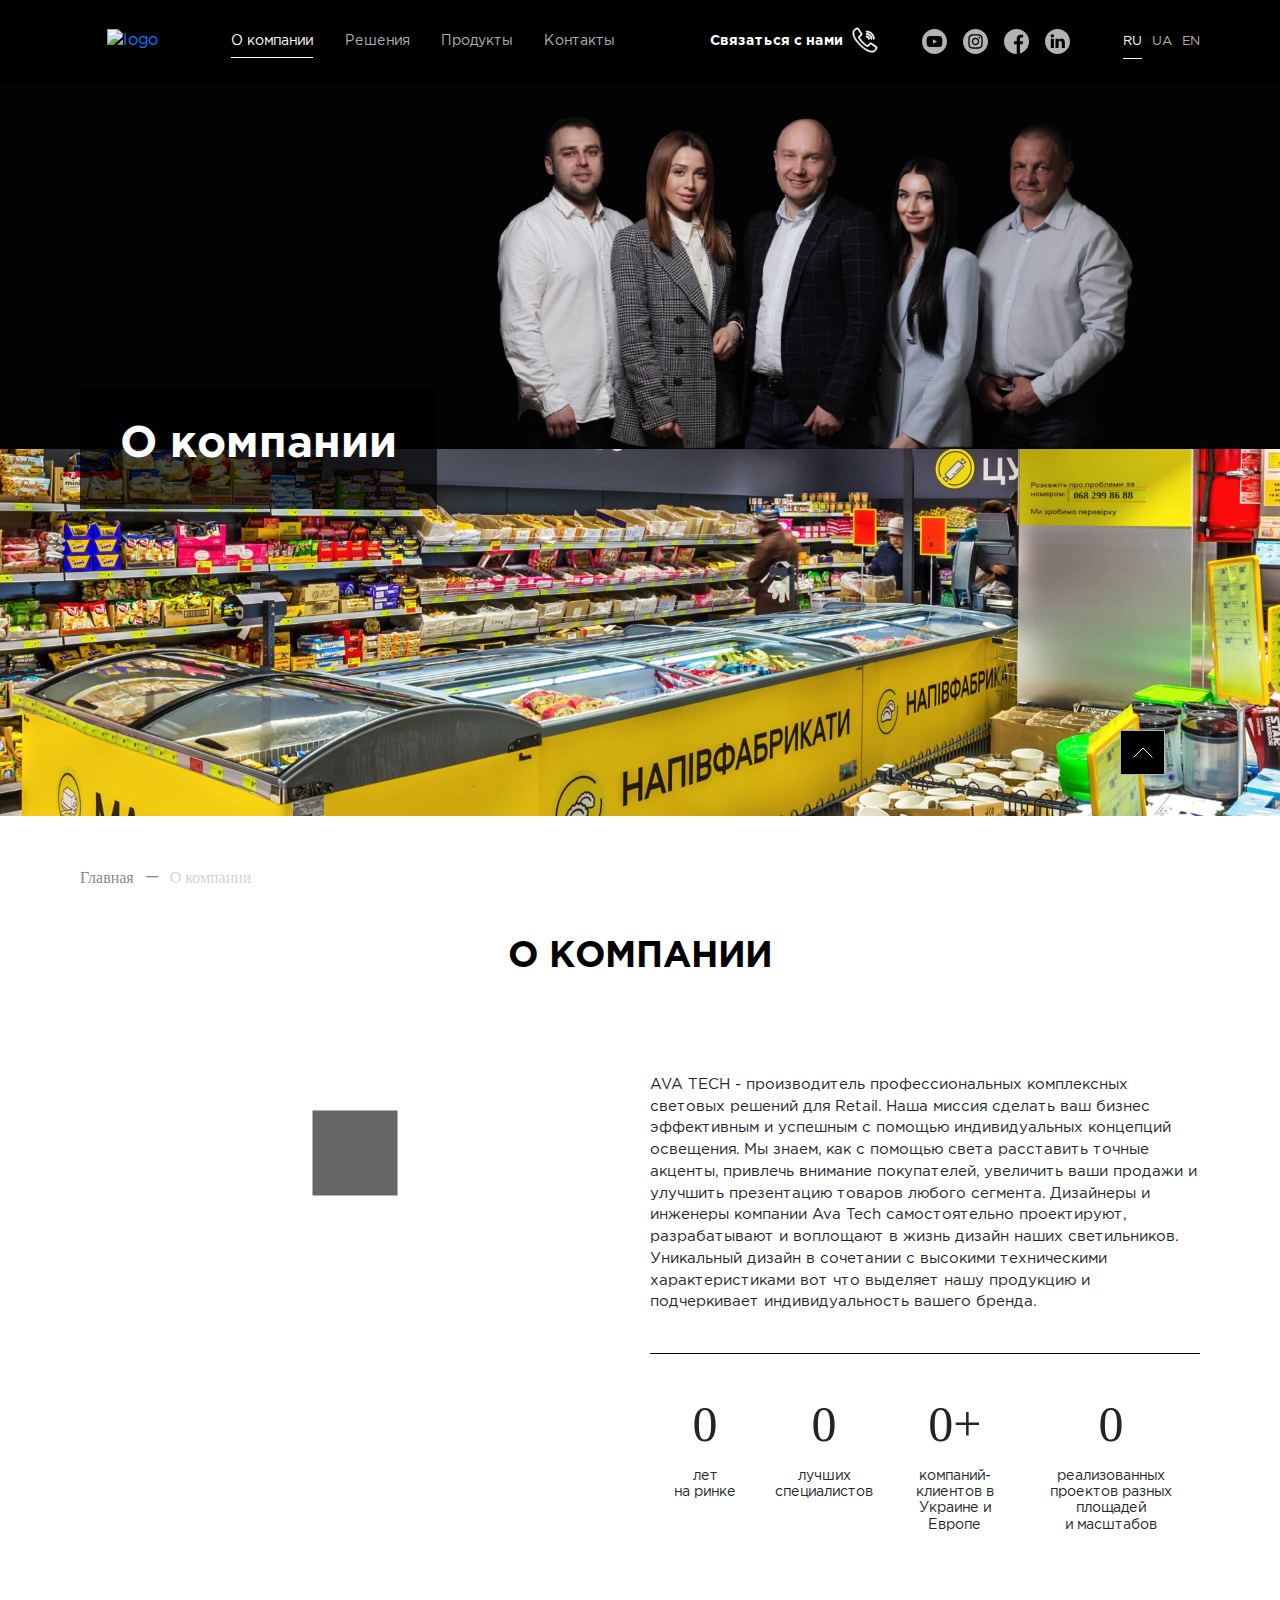
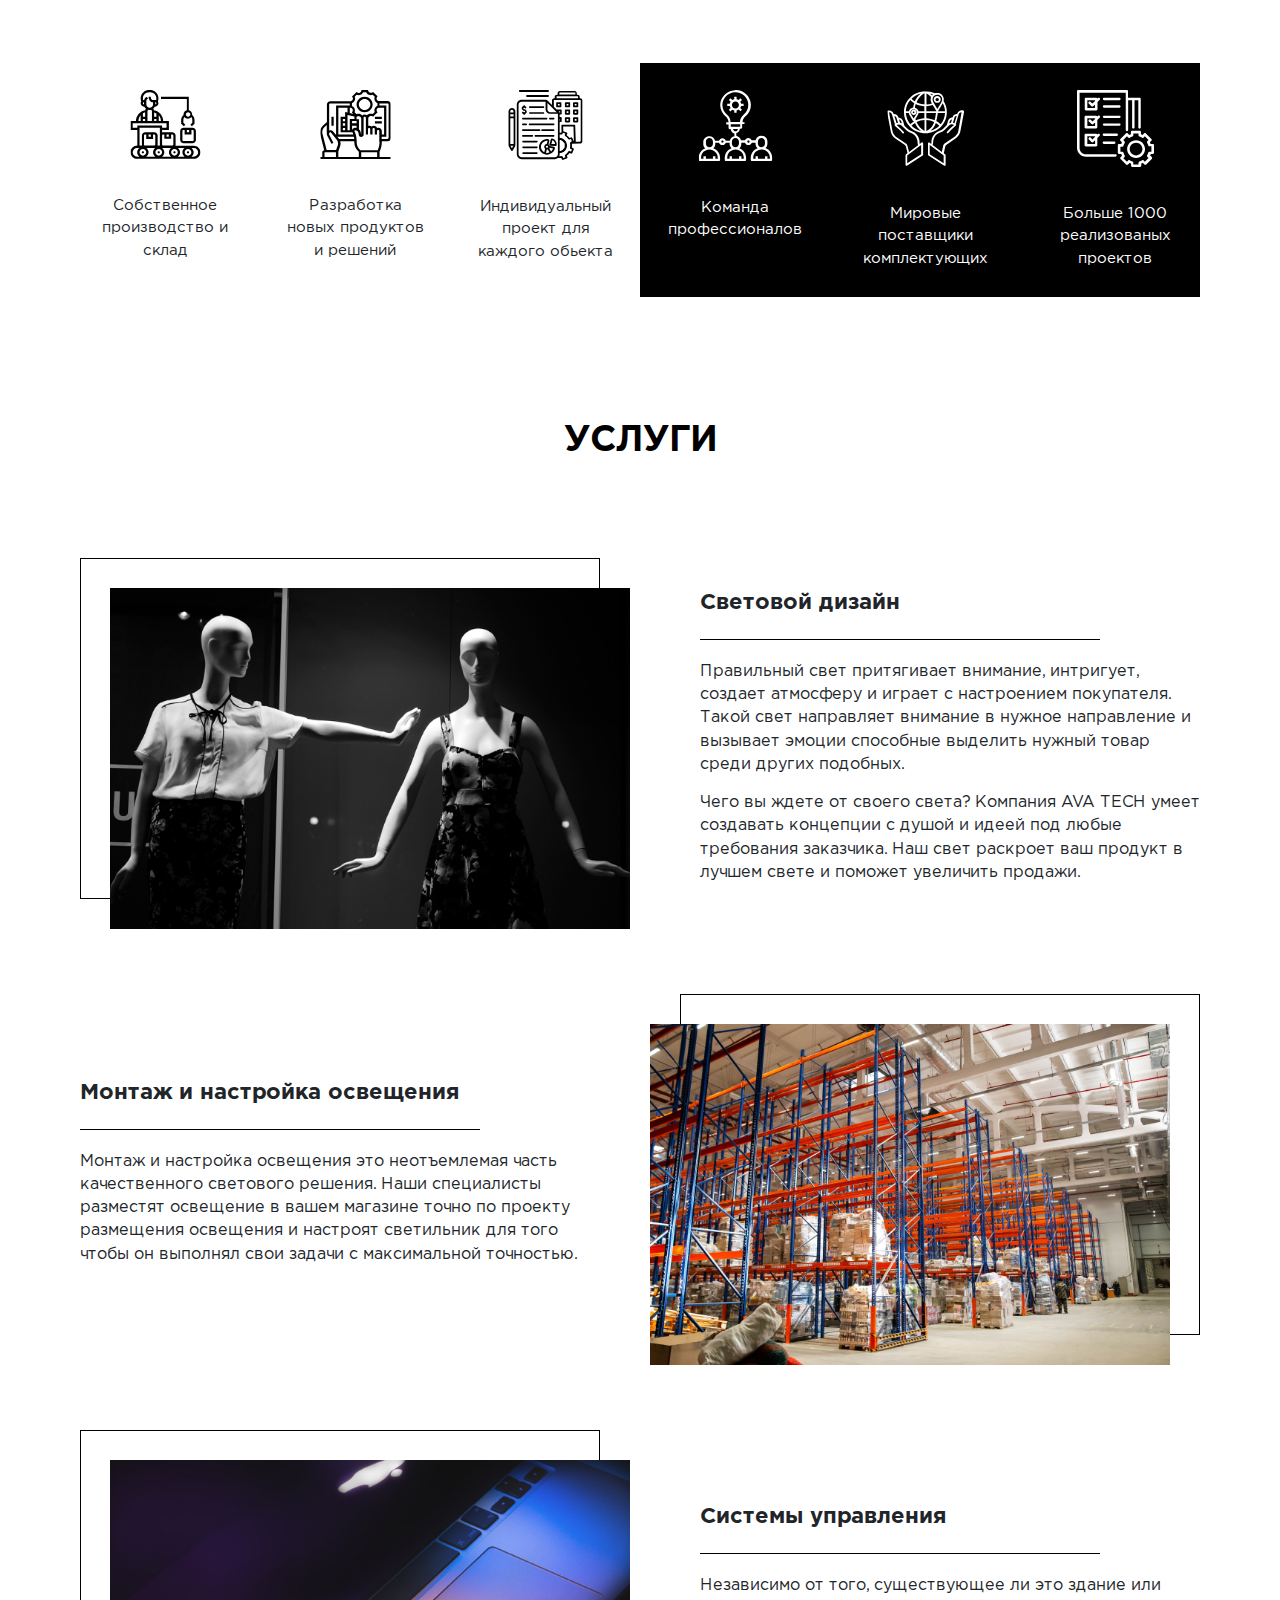
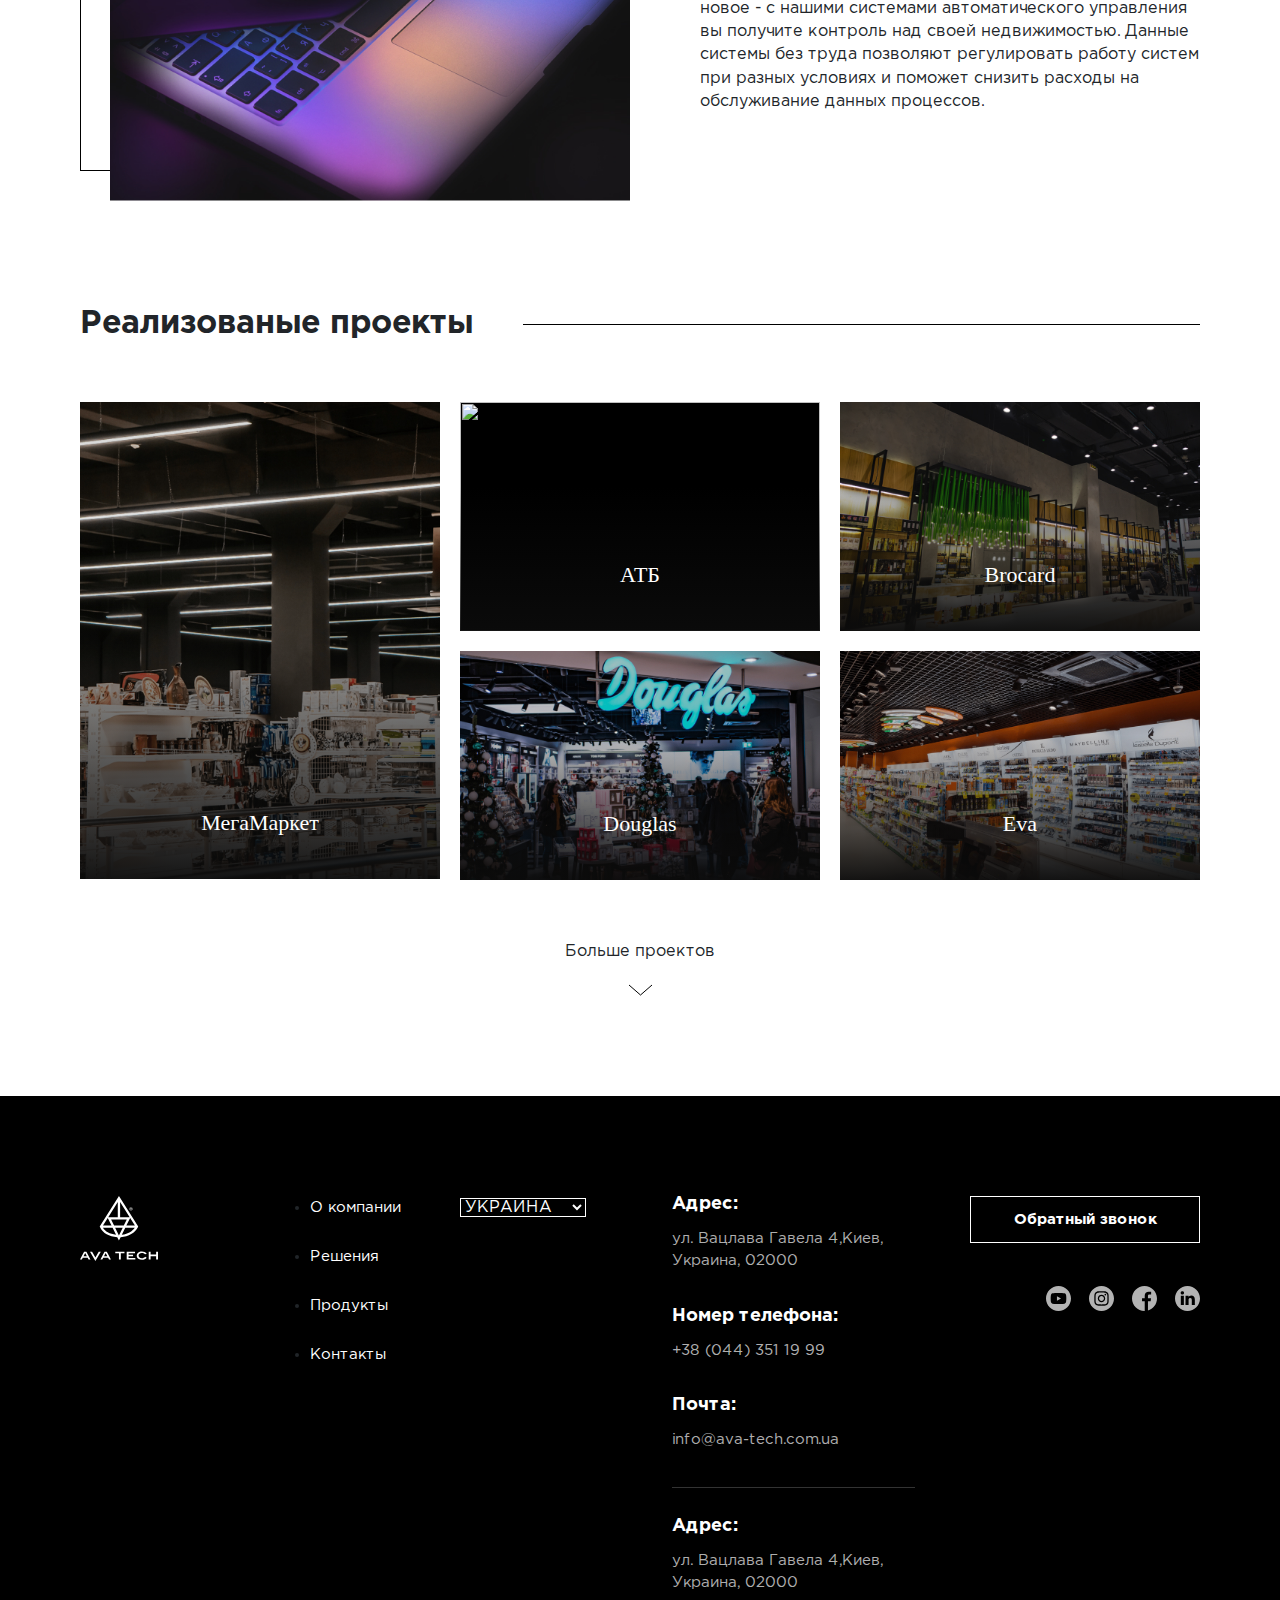
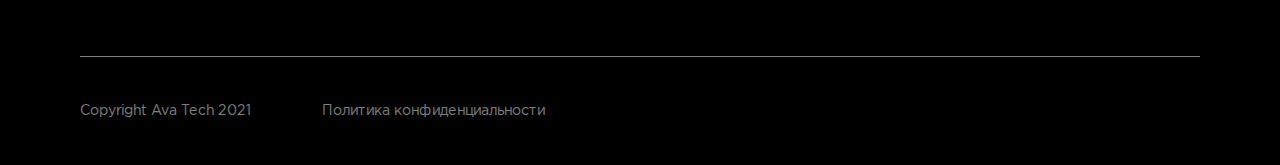
==== commit eb3da48c: "about" ====
--- a/about.html
+++ b/about.html
@@ -137,9 +137,23 @@
             </div>
         </section>
 
+        <div class="container">
+            <div class="breadcrumbs">
+                <span>
+                    <a href="index.html">Главная</a>
+                </span>
+                —
+                <span>
+                    О компании 
+                </span>
+            </div>
+        </div>
+
+        
+        
         <section class="about" id="about">
             <div class="container">
-                <div class="about__title">
+                <div class="about__title"> 
                     <div class="s-title">О компании</div>
                 </div>
                 <div class="row">
@@ -352,10 +366,94 @@
                 </div>
             </div>
         </section>
+
+        <section class="about-services">
+            <div class="about__title"> 
+                <div class="s-title">Услуги</div>
+            </div>
+            <div class="container">
+                <div class="about-services__items">
+                    <div class="about-service">
+                        <div class="row">
+                            <div class="col-lg-6">
+                                <div class="about-service__img">
+                                    <img src="./img/service1.jpg" alt="">
+                                </div>
+                            </div>
+                            <div class="col-lg-6">
+                                <div class="about-service__content">
+                                    <div class="about-service__title">Световой дизайн </div>
+                                    <div class="about-service__text">
+                                        <p>
+                                            Правильный свет притягивает внимание, интригует, 
+                                            создает атмосферу и играет с настроением покупателя. 
+                                            Такой свет направляет внимание в нужное направление и 
+                                            вызывает эмоции способные выделить нужный товар среди других подобных.
+                                        </p>
+                                        <p>
+                                            Чего вы ждете от своего света? Компания AVA TECH умеет создавать концепции 
+                                            с душой и идеей под любые требования заказчика. Наш свет раскроет ваш 
+                                            продукт в лучшем свете и поможет увеличить продажи.
+                                        </p>
+                                    </div>
+                                </div>
+                            </div>
+                        </div>
+                    </div>
+                    <div class="about-service">
+                        <div class="row">
+                            <div class="col-lg-6">
+                                <div class="about-service__img">
+                                    <img src="./img/service2.jpg" alt="">
+                                </div>
+                            </div>
+                            <div class="col-lg-6">
+                                <div class="about-service__content">
+                                    <div class="about-service__title">Монтаж и настройка освещения</div>
+                                    <div class="about-service__text">
+                                        <p>
+                                            Монтаж и настройка освещения это неотъемлемая часть качественного светового 
+                                            решения. Наши специалисты разместят освещение в вашем магазине точно по 
+                                            проекту размещения освещения и настроят светильник для того чтобы он 
+                                            выполнял свои задачи с максимальной точностью. 
+                                        </p>
+                                    </div>
+                                </div>
+                            </div>
+                        </div>
+                    </div>
+                    <div class="about-service">
+                        <div class="row">
+                            <div class="col-lg-6">
+                                <div class="about-service__img">
+                                    <img src="./img/service3.jpg" alt="">
+                                </div>
+                            </div>
+                            <div class="col-lg-6">
+                                <div class="about-service__content">
+                                    <div class="about-service__title">Системы управления</div>
+                                    <div class="about-service__text">
+                                        <p>
+                                            Независимо от того, существующее ли это здание или новое - с нашими 
+                                            системами автоматического управления вы получите контроль над своей недвижимостью. 
+                                            Данные системы без труда позволяют регулировать работу систем при разных 
+                                            условиях и поможет снизить расходы на обслуживание данных процессов.
+                                        </p>
+                                        
+                                    </div>
+                                </div>
+                            </div>
+                        </div>
+                    </div>
+                </div>
+            </div>
+        </section>
       
         <section class="projects">
-            <div class="projects__title">
-                <div class="s-title">Проекты</div>
+            <div class="container">
+                <div class="title-projects">
+                    <h2>Реализованые проекты</h2>
+                </div>
             </div>
             <div class="container">
                 <div class="projects__items clearfix">
--- a/css/main.css
+++ b/css/main.css
@@ -2499,6 +2499,56 @@
   margin-top: 20px;
 }
 
+.title-projects {
+  margin-bottom: 45px;
+  overflow: hidden;
+}
+
+.title-projects h2 {
+  font-size: 36px;
+  line-height: 145%;
+  font-family: gpb;
+  position: relative;
+  display: inline-block;
+  margin: 0;
+}
+
+@media (max-width: 1440px) {
+  .title-projects h2 {
+    font-size: 32px;
+  }
+}
+
+@media (max-width: 991px) {
+  .title-projects h2 {
+    font-size: 24px;
+  }
+}
+
+@media (max-width: 767px) {
+  .title-projects h2 {
+    font-size: 20px;
+    line-height: 20px;
+  }
+}
+
+.title-projects h2::after {
+  content: '';
+  height: 1px;
+  width: 100vw;
+  background: #000;
+  display: block;
+  position: absolute;
+  left: calc(100% + 50px);
+  top: 50%;
+}
+
+@media (max-width: 767px) {
+  .title-projects h2::after {
+    left: calc(100% + 20px);
+  }
+}
+
 .subscribe {
   background: #000;
   padding: 60px 0;
@@ -3438,6 +3488,14 @@
   margin-bottom: 50px;
 }
 
+@media (max-width: 991px) {
+  .about-intro__slider .about-intro-slide img {
+    min-height: 230px;
+    -o-object-fit: cover;
+       object-fit: cover;
+  }
+}
+
 .about-intro__container {
   position: absolute;
   left: 0;
@@ -3507,6 +3565,12 @@
   padding: 40px;
 }
 
+@media (max-width: 991px) {
+  .about-intro__title {
+    padding: 20px;
+  }
+}
+
 .about-intro__title h1 {
   color: #fff;
   font-family: gpb;
@@ -3514,6 +3578,239 @@
   line-height: 61px;
 }
 
+@media (max-width: 1600px) {
+  .about-intro__title h1 {
+    font-size: 54px;
+    line-height: 32px;
+  }
+}
+
+@media (max-width: 1440px) {
+  .about-intro__title h1 {
+    font-size: 44px;
+    line-height: 32px;
+  }
+}
+
+@media (max-width: 991px) {
+  .about-intro__title h1 {
+    font-size: 30px;
+    line-height: 32px;
+  }
+}
+
+@media (max-width: 767px) {
+  .about-intro__title h1 {
+    font-size: 22px;
+    line-height: 22px;
+  }
+}
+
+.about-services {
+  padding-bottom: 35px;
+}
+
+.about-services .about-service {
+  margin-bottom: 65px;
+}
+
+@media (max-width: 767px) {
+  .about-services .about-service {
+    margin-bottom: 40px;
+  }
+}
+
+.about-services .about-service__img {
+  padding-top: 30px;
+  padding-left: 30px;
+  position: relative;
+}
+
+@media (max-width: 991px) {
+  .about-services .about-service__img {
+    margin-bottom: 20px;
+  }
+}
+
+@media (max-width: 767px) {
+  .about-services .about-service__img {
+    padding-top: 20px;
+    padding-left: 20px;
+  }
+}
+
+.about-services .about-service__img::after {
+  content: '';
+  display: block;
+  border: 1px solid #000;
+  position: absolute;
+  top: 0;
+  left: 0;
+  right: 30px;
+  bottom: 30px;
+  z-index: 1;
+}
+
+@media (max-width: 767px) {
+  .about-services .about-service__img::after {
+    right: 20px;
+    bottom: 20px;
+  }
+}
+
+.about-services .about-service__img img {
+  position: relative;
+  z-index: 2;
+  width: 100%;
+}
+
+.about-services .about-service__content {
+  height: 100%;
+  display: -webkit-box;
+  display: -ms-flexbox;
+  display: flex;
+  -webkit-box-orient: vertical;
+  -webkit-box-direction: normal;
+      -ms-flex-direction: column;
+          flex-direction: column;
+  -webkit-box-pack: center;
+      -ms-flex-pack: center;
+          justify-content: center;
+  padding-left: 80px;
+}
+
+@media (max-width: 1440px) {
+  .about-services .about-service__content {
+    padding-left: 50px;
+  }
+}
+
+@media (max-width: 1200px) {
+  .about-services .about-service__content {
+    padding-left: 20px;
+  }
+}
+
+@media (max-width: 991px) {
+  .about-services .about-service__content {
+    padding-right: 30px;
+    padding-left: 30px;
+  }
+}
+
+@media (max-width: 767px) {
+  .about-services .about-service__content {
+    padding-right: 0px;
+    padding-left: 0px;
+  }
+}
+
+.about-services .about-service__title {
+  font-size: 24px;
+  line-height: 140%;
+  font-family: gpb;
+  padding-bottom: 30px;
+  max-width: 400px;
+  border-bottom: 1px solid #000;
+  margin-bottom: 30px;
+}
+
+@media (max-width: 1440px) {
+  .about-services .about-service__title {
+    margin-bottom: 20px;
+    padding-bottom: 20px;
+    font-size: 22px;
+  }
+}
+
+@media (max-width: 767px) {
+  .about-services .about-service__title {
+    font-size: 18px;
+  }
+}
+
+.about-services .about-service__text p {
+  font-size: 16px;
+  line-height: 145%;
+  margin-bottom: 25px;
+}
+
+@media (max-width: 1440px) {
+  .about-services .about-service__text p {
+    margin-bottom: 15px;
+  }
+}
+
+.about-services .about-service:nth-child(even) .row {
+  -webkit-box-orient: horizontal;
+  -webkit-box-direction: reverse;
+      -ms-flex-direction: row-reverse;
+          flex-direction: row-reverse;
+}
+
+.about-services .about-service:nth-child(even) .about-service__content {
+  padding-left: 0;
+  padding-right: 80px;
+}
+
+@media (max-width: 1440px) {
+  .about-services .about-service:nth-child(even) .about-service__content {
+    padding-right: 50px;
+  }
+}
+
+@media (max-width: 1200px) {
+  .about-services .about-service:nth-child(even) .about-service__content {
+    padding-right: 20px;
+  }
+}
+
+@media (max-width: 991px) {
+  .about-services .about-service:nth-child(even) .about-service__content {
+    padding-right: 30px;
+    padding-left: 30px;
+  }
+}
+
+@media (max-width: 767px) {
+  .about-services .about-service:nth-child(even) .about-service__content {
+    padding-right: 0px;
+    padding-left: 0px;
+  }
+}
+
+.about-services .about-service:nth-child(even) .about-service__img {
+  padding-top: 30px;
+  padding-left: 0;
+  padding-right: 30px;
+}
+
+@media (max-width: 767px) {
+  .about-services .about-service:nth-child(even) .about-service__img {
+    padding-top: 20px;
+    padding-right: 20px;
+  }
+}
+
+.about-services .about-service:nth-child(even) .about-service__img::after {
+  content: '';
+  display: block;
+  border: 1px solid #000;
+  position: absolute;
+  top: 0;
+  left: 30px;
+  right: 0;
+  bottom: 30px;
+  z-index: 1;
+}
+
+@media (max-width: 767px) {
+  .about-services .about-service:nth-child(even) .about-service__img::after {
+    bottom: 20px;
+    left: 20px;
+  }
+}
+
 @font-face {
   font-family: "gpb";
   src: url("fonts/GothamPro-Bold.ttf") format("truetype");
@@ -3560,6 +3857,37 @@
   main {
     padding-top: 75px;
   }
+}
+
+.breadcrumbs {
+  display: -webkit-box;
+  display: -ms-flexbox;
+  display: flex;
+  -webkit-box-align: center;
+      -ms-flex-align: center;
+          align-items: center;
+  color: rgba(3, 3, 3, 0.5);
+  margin-bottom: 50px;
+}
+
+.breadcrumbs span {
+  font-family: gpm;
+  color: rgba(3, 3, 3, 0.2);
+  font-size: 16px;
+  line-height: 140%;
+  margin: 0 11px;
+}
+
+.breadcrumbs span:nth-child(1) {
+  margin-left: 0;
+}
+
+.breadcrumbs span a {
+  color: rgba(3, 3, 3, 0.5);
+}
+
+.breadcrumbs span a:hover {
+  text-decoration: none;
 }
 
 .s-title {
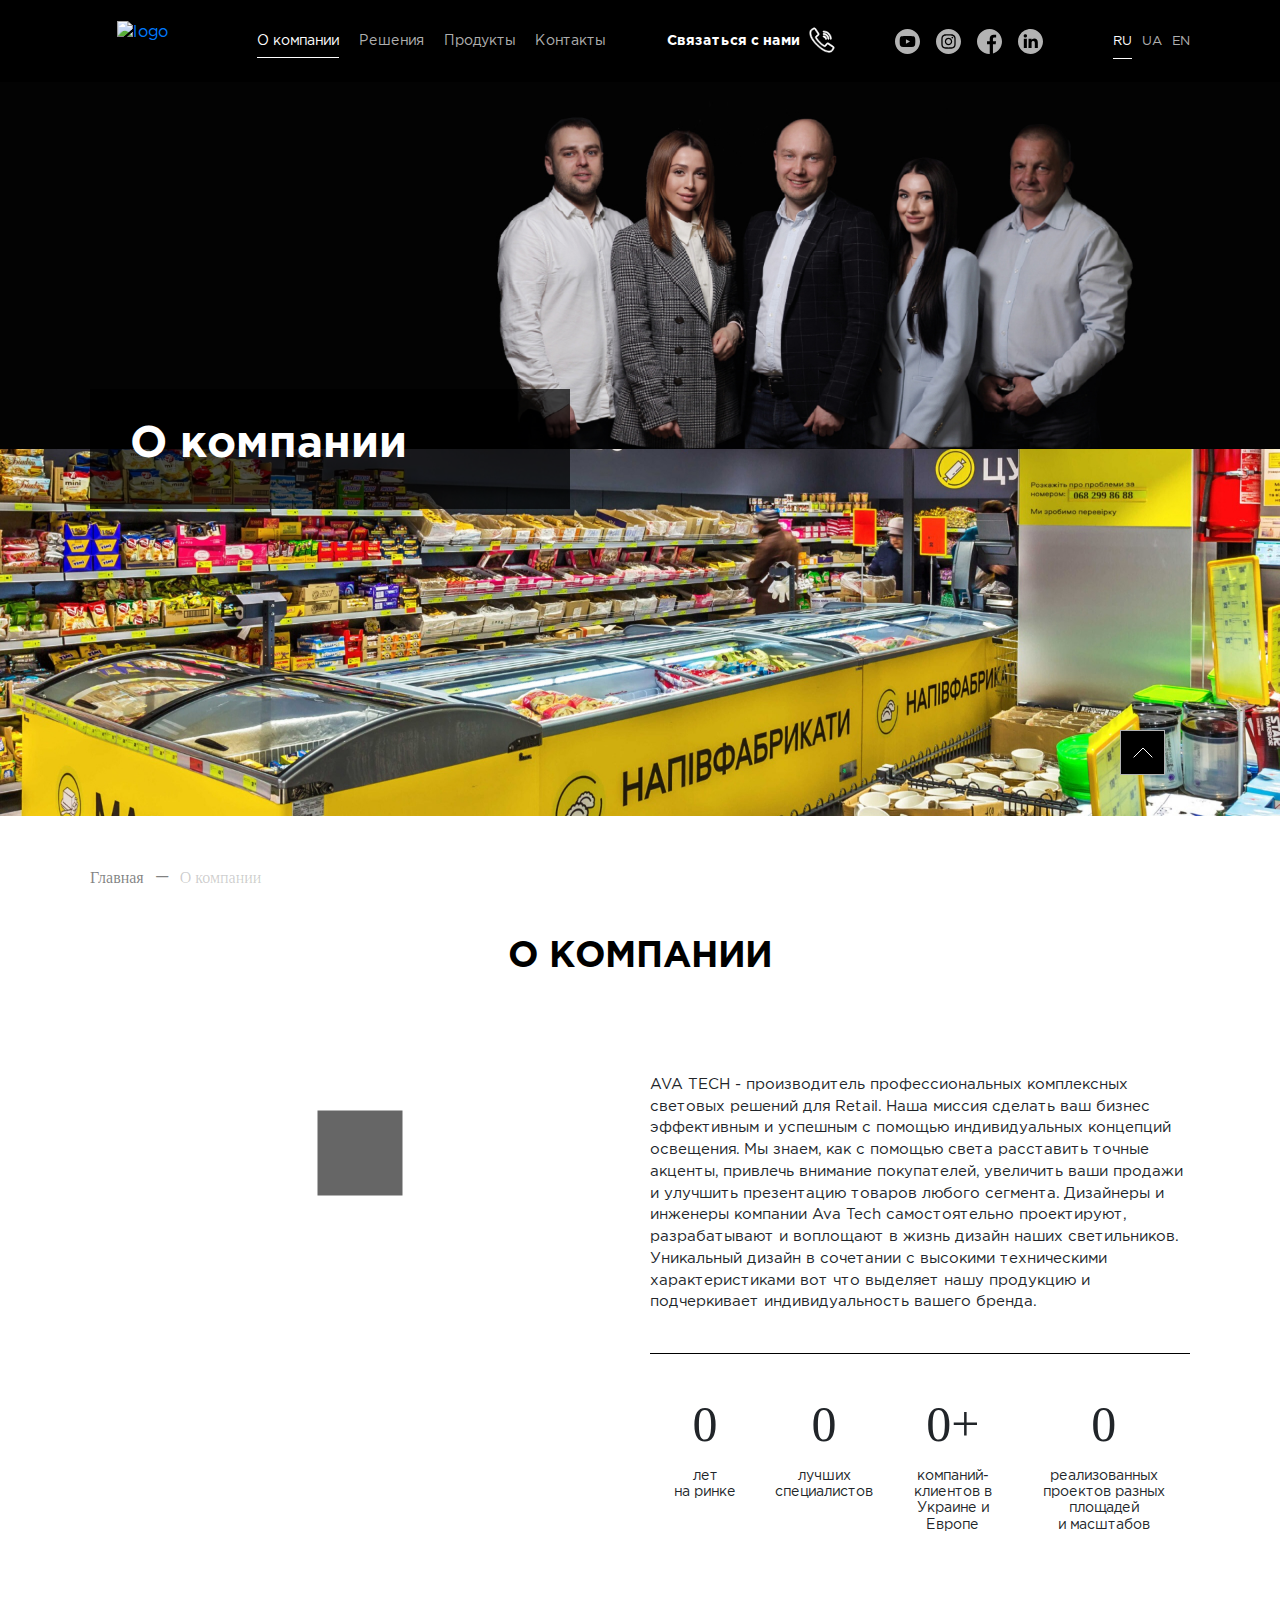
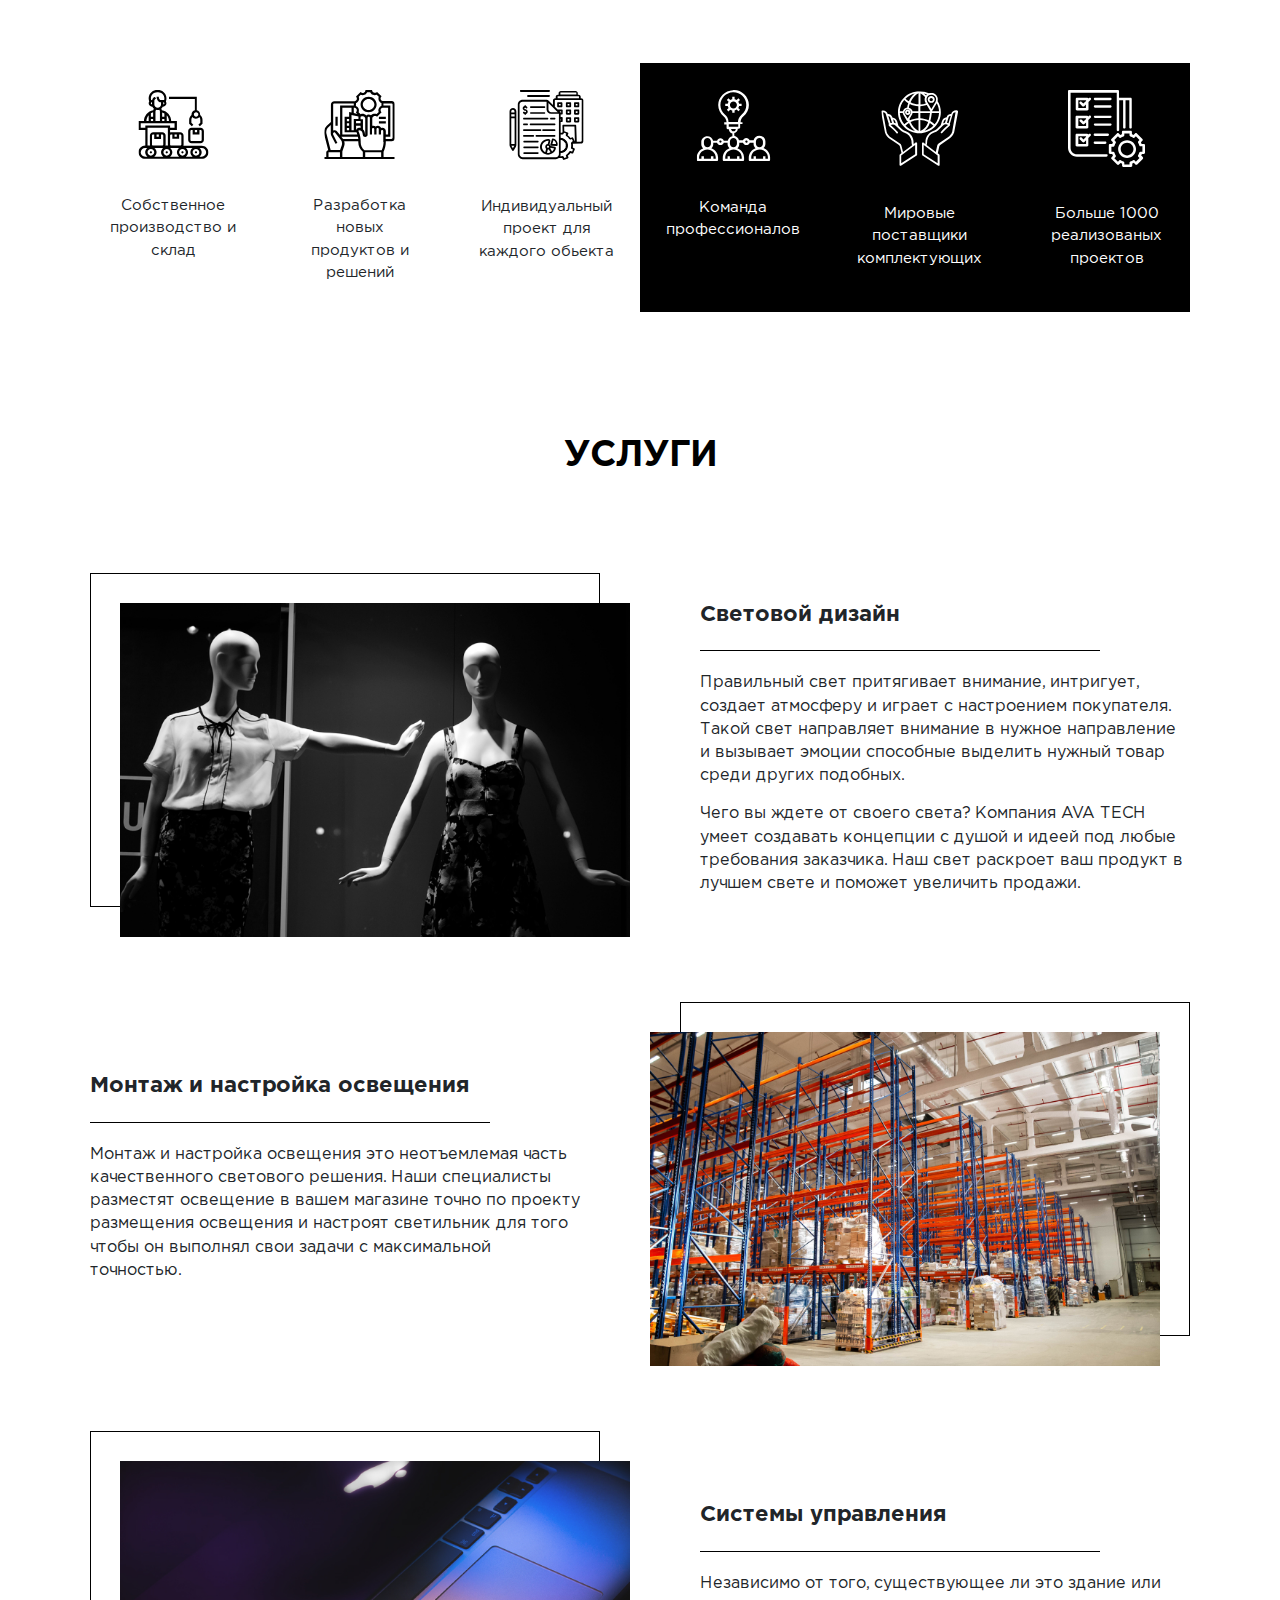
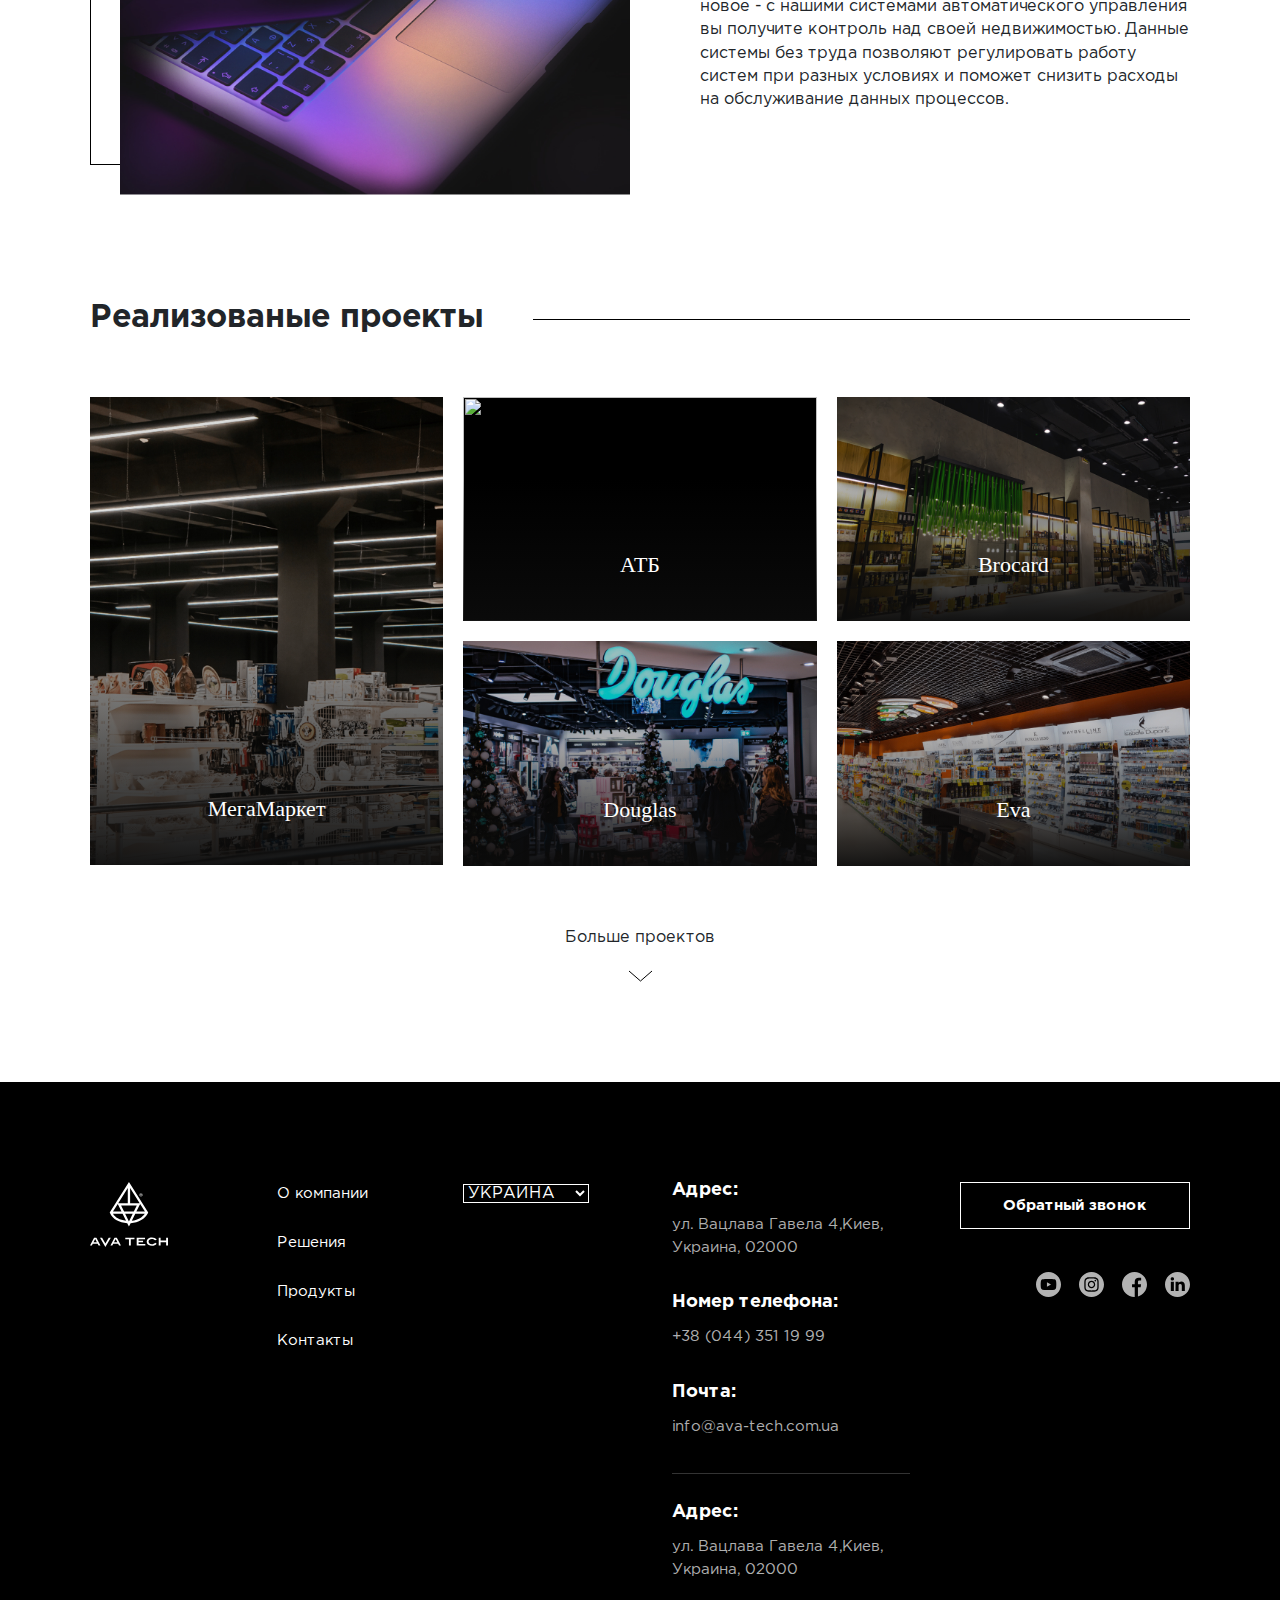
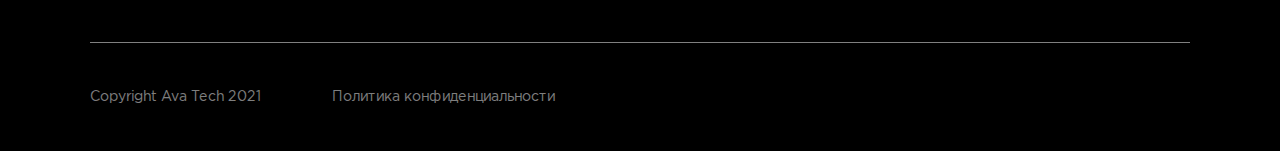
==== commit 71fa1b25: "resp" ====
--- a/about.html
+++ b/about.html
@@ -18,23 +18,23 @@
     <header class="header__wrapper">
         <div class="header">
             <div class="container">
-                <div class="row">
-                    <div class="col-lg-1 col-2">
-                        <div class="header__logo">
-                            <a href="index.html">
-                                <img class="logo-big" src="./img/logo_icon.svg" alt="logo">
-                                <img class="logo-small" src="./img/logo_small.svg" alt="logo">
-                            </a>
-                        </div>
-                    </div>
-                    <div class="col-lg-5 col-1 header__menu-wrap">
+                <div class="header_row ">
+                    
+                    <div class="header__logo">
+                        <a href="index.html">
+                            <img class="logo-big" src="./img/logo_icon.svg" alt="logo">
+                            <img class="logo-small" src="./img/logo_small.svg" alt="logo">
+                        </a>
+                    </div>
+                
+                    <div class=" header__menu-wrap">
                         <div class="header__menu">
                             <ul>
                                 <li class="current-menu-item ">
-                                    <a href="#">О компании</a>
+                                    <a href="about.html">О компании</a>
                                 </li>
-                                <li>
-                                    <a href="#">Решения</a>
+                                <li >
+                                    <a href="solutions.html">Решения</a>
                                 </li>
                                 <li>
                                     <a href="#">Продукты</a>
@@ -72,45 +72,43 @@
                             </ul>
                         </div>
                     </div>
-                    <div class="col-lg-6 col-10">
-                        <div class="header__contacts">
-                            <div class="header__phone">
-                                <span>Связаться с нами</span>
-                                <img src="./img/phone_w.svg" alt="">
-                            </div>
-                            <div class="header__soc">
-                                <a href="#">
-                                    <img src="./img/Icon_youtube.svg" alt="">
-                                </a>
-                                <a href="#">
-                                    <img src="./img/Icon_inst.svg" alt="">
-                                </a>
-                                <a href="#">
-                                    <img src="./img/Icon_fb.svg" alt="">
-                                </a>
-                                <a href="#">
-                                    <img src="./img/Icon_in.svg" alt="">
-                                </a>
-                            </div>
-                            <div class="header__lang">
-                                <ul>
-                                    <li class="current-lang">
-                                        <a href="#">RU</a>
-                                    </li>
-                                    <li>
-                                        <a href="#">UA</a>
-                                    </li>
-                                    <li>
-                                        <a href="#">EN</a>
-                                    </li>
-                                </ul>
-                            </div>
-                            <div class="burger-menu">
-                                <img class="burger-menu_open" src="./img/burger.svg" alt="">
-                                <img class="burger-menu_close" src="./img/close.svg" alt="">
-                            </div>
-                        </div>
-                    </div>
+                    
+                    <div class="header__phone">
+                        <span>Связаться с нами</span>
+                        <img src="./img/phone_w.svg" alt="">
+                    </div>
+                    <div class="header__soc">
+                        <a href="#">
+                            <img src="./img/Icon_youtube.svg" alt="">
+                        </a>
+                        <a href="#">
+                            <img src="./img/Icon_inst.svg" alt="">
+                        </a>
+                        <a href="#">
+                            <img src="./img/Icon_fb.svg" alt="">
+                        </a>
+                        <a href="#">
+                            <img src="./img/Icon_in.svg" alt="">
+                        </a>
+                    </div>
+                    <div class="header__lang">
+                        <ul>
+                            <li class="current-lang">
+                                <a href="#">RU</a>
+                            </li>
+                            <li>
+                                <a href="#">UA</a>
+                            </li>
+                            <li>
+                                <a href="#">EN</a>
+                            </li>
+                        </ul>
+                    </div>
+                    <div class="burger-menu ">
+                        <img class="burger-menu_open" src="./img/burger.svg" alt="">
+                        <img class="burger-menu_close" src="./img/close.svg" alt="">
+                    </div>
+                   
                 </div>
             </div>
         </div>
--- a/css/main.css
+++ b/css/main.css
@@ -6,6 +6,19 @@
   -webkit-box-align: center;
       -ms-flex-align: center;
           align-items: center;
+  z-index: 10;
+}
+
+.header_row {
+  display: -webkit-box;
+  display: -ms-flexbox;
+  display: flex;
+  -webkit-box-pack: justify;
+      -ms-flex-pack: justify;
+          justify-content: space-between;
+  -webkit-box-align: center;
+      -ms-flex-align: center;
+          align-items: center;
 }
 
 .header__wrapper {
@@ -15,7 +28,7 @@
   left: 0;
   top: 0;
   right: 0;
-  z-index: 5;
+  z-index: 10;
   height: 99px;
 }
 
@@ -32,7 +45,15 @@
 }
 
 .header__wrapper.fixed .logo-big {
-  display: inline;
+  opacity: 1;
+  visibility: visible;
+  -webkit-transform: translateY(0px);
+          transform: translateY(0px);
+}
+
+.header__wrapper.fixed .logo-small {
+  -webkit-transform: translateY(0px);
+          transform: translateY(0px);
 }
 
 .header .row {
@@ -42,6 +63,7 @@
 }
 
 .header__logo {
+  max-width: 105px;
   text-align: center;
   display: -webkit-box;
   display: -ms-flexbox;
@@ -51,7 +73,14 @@
   -webkit-box-pack: center;
       -ms-flex-pack: center;
           justify-content: center;
-  min-width: 105px;
+  -webkit-transition: .3s;
+  transition: .3s;
+}
+
+@media (max-width: 1200px) {
+  .header__logo {
+    max-width: 85px;
+  }
 }
 
 @media (max-width: 767px) {
@@ -67,35 +96,60 @@
 }
 
 .header__logo .logo-big {
-  display: none;
+  -webkit-transform: translateY(-22px);
+          transform: translateY(-22px);
+  -webkit-transition: .3s;
+  transition: .3s;
+  opacity: 0;
+  visibility: hidden;
 }
 
 @media (max-width: 1440px) {
   .header__logo .logo-big {
     width: 32px;
+    -webkit-transform: translateY(-20px);
+            transform: translateY(-20px);
   }
 }
 
 @media (max-width: 767px) {
   .header__logo .logo-big {
     display: inline-block;
+    opacity: 1;
+    -webkit-transform: translateY(0);
+            transform: translateY(0);
+    visibility: visible;
   }
 }
 
 .header__logo .logo-small {
   width: 105px;
   max-width: 105px;
+  -webkit-transition: .3s;
+  transition: .3s;
+  -webkit-transform: translateY(-22px);
+          transform: translateY(-22px);
+}
+
+@media (max-width: 1440px) {
+  .header__logo .logo-small {
+    -webkit-transform: translateY(-20px);
+            transform: translateY(-20px);
+  }
+}
+
+@media (max-width: 1200px) {
+  .header__logo .logo-small {
+    width: 85px;
+  }
 }
 
 @media (max-width: 767px) {
   .header__logo .logo-small {
     display: none;
-  }
-}
-
-.header__menu {
-  padding-left: 40px;
-  padding-right: 23px;
+    opacity: 0;
+    visibility: hidden;
+  }
 }
 
 @media (max-width: 991px) {
@@ -129,6 +183,7 @@
             transform: translateX(100%);
     -webkit-transition: 1s;
     transition: 1s;
+    padding: 0 20px;
   }
   .header__menu-wrap.active {
     -webkit-transform: translateX(0%);
@@ -140,6 +195,7 @@
   .header__menu-wrap {
     min-height: calc( 100vh - 75px);
     top: 75px;
+    padding: 0 10px;
   }
 }
 
@@ -174,15 +230,28 @@
 
 .header__menu ul li {
   position: relative;
-  padding: 0 10px;
+  padding: 0 25px;
   display: -webkit-box;
   display: -ms-flexbox;
   display: flex;
 }
 
+@media (max-width: 1485px) {
+  .header__menu ul li {
+    padding: 0 10px;
+  }
+}
+
+@media (max-width: 1200px) {
+  .header__menu ul li {
+    padding: 0 10px;
+  }
+}
+
 @media (max-width: 991px) {
   .header__menu ul li {
     margin-bottom: 30px;
+    padding: 0 10px;
   }
 }
 
@@ -195,6 +264,12 @@
 @media (max-width: 1440px) {
   .header__menu ul li a {
     font-size: 14px;
+  }
+}
+
+@media (max-width: 1200px) {
+  .header__menu ul li a {
+    font-size: 13px;
   }
 }
 
@@ -216,6 +291,12 @@
   background: #fff;
   transition: width .3s ease;
   -webkit-transition: width .3s ease;
+}
+
+@media (max-width: 1200px) {
+  .header__menu ul li a::after {
+    bottom: -3px;
+  }
 }
 
 .header__menu ul li a:hover::after {
@@ -271,28 +352,25 @@
   }
 }
 
-.header__contacts .burger-menu {
+.header .burger-menu {
   display: none;
 }
 
 @media (max-width: 991px) {
-  .header__contacts .burger-menu {
+  .header .burger-menu {
     display: block;
-    position: absolute;
-    right: 10px;
-    top: 0;
-  }
-}
-
-.header__contacts .burger-menu .burger-menu_close {
+  }
+}
+
+.header .burger-menu .burger-menu_close {
   display: none;
 }
 
-.header__contacts .burger-menu.active .burger-menu_close {
+.header .burger-menu.active .burger-menu_close {
   display: inline-block;
 }
 
-.header__contacts .burger-menu.active .burger-menu_open {
+.header .burger-menu.active .burger-menu_open {
   display: none;
 }
 
@@ -313,6 +391,12 @@
   }
 }
 
+@media (max-width: 1200px) {
+  .header__phone {
+    font-size: 13px;
+  }
+}
+
 .header__soc {
   display: -webkit-box;
   display: -ms-flexbox;
@@ -327,6 +411,12 @@
 
 .header__soc a {
   margin: 0 8px;
+}
+
+@media (max-width: 1200px) {
+  .header__soc a {
+    margin: 0 4px;
+  }
 }
 
 .header__soc a img {
@@ -341,6 +431,12 @@
   transition: 0.3s;
 }
 
+@media (max-width: 1200px) {
+  .header__soc a img {
+    max-width: 22px;
+  }
+}
+
 .header__soc a img:hover {
   opacity: 1;
 }
@@ -397,6 +493,12 @@
 .header__lang ul li {
   margin-left: 10px;
   position: relative;
+}
+
+@media (max-width: 1200px) {
+  .header__lang ul li {
+    margin-left: 7px;
+  }
 }
 
 .header__lang ul li::after {
@@ -412,6 +514,12 @@
   -webkit-transition: width .3s ease;
 }
 
+@media (max-width: 1200px) {
+  .header__lang ul li::after {
+    bottom: -3px;
+  }
+}
+
 .header__lang ul li:hover::after {
   width: 100%;
   left: 0;
@@ -442,6 +550,12 @@
 @media (max-width: 1440px) {
   .header__lang ul li a {
     font-size: 13px;
+  }
+}
+
+@media (max-width: 1200px) {
+  .header__lang ul li a {
+    font-size: 12px;
   }
 }
 
@@ -807,12 +921,6 @@
 @media (max-width: 991px) {
   .intro__scroll {
     display: none;
-  }
-}
-
-@media (max-width: 1440px) {
-  .intro__scroll {
-    left: 40%;
   }
 }
 
@@ -2153,18 +2261,53 @@
   margin: 0 -10px;
 }
 
-.projects__items .projects-item {
+.projects__more {
+  padding-top: 50px;
+  display: -webkit-box;
+  display: -ms-flexbox;
+  display: flex;
+  -webkit-box-pack: center;
+      -ms-flex-pack: center;
+          justify-content: center;
+}
+
+.projects__more .more-btn {
+  display: -webkit-box;
+  display: -ms-flexbox;
+  display: flex;
+  -webkit-box-orient: vertical;
+  -webkit-box-direction: normal;
+      -ms-flex-direction: column;
+          flex-direction: column;
+  -webkit-box-align: center;
+      -ms-flex-align: center;
+          align-items: center;
+  cursor: pointer;
+}
+
+.projects__more .more-btn svg {
+  margin-top: 20px;
+  -webkit-transition: .3s;
+  transition: .3s;
+}
+
+.projects__more .more-btn:hover svg {
+  -webkit-transform: translateY(10px);
+          transform: translateY(10px);
+}
+
+.projects-item {
   position: relative;
   width: 100%;
 }
 
-.projects__items .projects-item:before {
+.projects-item:before {
   content: "";
   display: block;
   padding-top: 63.6%;
 }
 
-.projects__items .projects-item .projects-item__content {
+.projects-item .projects-item__content {
   position: absolute;
   top: 0;
   right: 0;
@@ -2172,31 +2315,31 @@
   left: 0;
 }
 
-.projects__items .projects-item__wrap {
+.projects-item__wrap {
   padding: 10px;
   width: 33.333%;
   float: left;
 }
 
 @media (max-width: 1024px) {
-  .projects__items .projects-item__wrap {
+  .projects-item__wrap {
     width: 50%;
   }
 }
 
 @media (max-width: 650px) {
-  .projects__items .projects-item__wrap {
+  .projects-item__wrap {
     width: 100%;
   }
 }
 
-.projects__items .projects-item__content {
+.projects-item__content {
   background: #000;
   position: relative;
   overflow: hidden;
 }
 
-.projects__items .projects-item__content::before {
+.projects-item__content::before {
   opacity: 0;
   -webkit-transition: 0.3s;
   transition: 0.3s;
@@ -2212,12 +2355,12 @@
 }
 
 @media (max-width: 991px) {
-  .projects__items .projects-item__content::before {
+  .projects-item__content::before {
     display: none;
   }
 }
 
-.projects__items .projects-item__content::after {
+.projects-item__content::after {
   content: '';
   z-index: 1;
   position: absolute;
@@ -2232,36 +2375,36 @@
 }
 
 @media (max-width: 991px) {
-  .projects__items .projects-item__content::after {
+  .projects-item__content::after {
     display: none;
   }
 }
 
-.projects__items .projects-item__content img {
+.projects-item__content img {
   height: 100%;
   -o-object-fit: cover;
      object-fit: cover;
   width: 100%;
 }
 
-.projects__items .projects-item__content .projects-item__img {
+.projects-item__content .projects-item__img {
   position: relative;
   z-index: 1;
 }
 
-.projects__items .projects-item__content .projects-item__img:hover {
+.projects-item__content .projects-item__img:hover {
   text-decoration: none;
 }
 
 @media (max-width: 991px) {
-  .projects__items .projects-item__content .projects-item__img {
+  .projects-item__content .projects-item__img {
     height: 100%;
     display: -webkit-box;
     display: -ms-flexbox;
     display: flex;
     z-index: 2;
   }
-  .projects__items .projects-item__content .projects-item__img::after {
+  .projects-item__content .projects-item__img::after {
     content: '';
     z-index: 1;
     position: absolute;
@@ -2276,7 +2419,7 @@
   }
 }
 
-.projects__items .projects-item__title {
+.projects-item__title {
   font-family: gpm;
   font-size: 22px;
   line-height: 21px;
@@ -2292,11 +2435,18 @@
   color: #fff;
 }
 
-.projects__items .projects-item__title:hover {
+@media (max-width: 767px) {
+  .projects-item__title {
+    font-size: 18px;
+    bottom: 20px;
+  }
+}
+
+.projects-item__title:hover {
   text-decoration: none;
 }
 
-.projects__items .projects-item__desc {
+.projects-item__desc {
   padding: 15px 0;
   position: absolute;
   left: 0;
@@ -2328,12 +2478,12 @@
 }
 
 @media (max-width: 991px) {
-  .projects__items .projects-item__desc {
+  .projects-item__desc {
     display: none;
   }
 }
 
-.projects__items .projects-item__name {
+.projects-item__name {
   font-family: gpm;
   font-size: 36px;
   line-height: 34px;
@@ -2341,27 +2491,27 @@
 }
 
 @media (max-width: 1600px) {
-  .projects__items .projects-item__name {
+  .projects-item__name {
     font-size: 30px;
     line-height: 30px;
   }
 }
 
 @media (max-width: 1200px) {
-  .projects__items .projects-item__name {
+  .projects-item__name {
     font-size: 24px;
     line-height: 24px;
   }
 }
 
 @media (max-width: 991px) {
-  .projects__items .projects-item__name {
+  .projects-item__name {
     font-size: 20px;
     line-height: 20px;
   }
 }
 
-.projects__items .projects-item__text {
+.projects-item__text {
   max-width: 270px;
   margin: 0 auto;
   text-align: center;
@@ -2370,51 +2520,52 @@
 }
 
 @media (max-width: 1440px) {
-  .projects__items .projects-item__text {
+  .projects-item__text {
     font-size: 15px;
   }
 }
 
 @media (max-width: 1200px) {
-  .projects__items .projects-item__text {
+  .projects-item__text {
     font-size: 14px;
   }
 }
 
 @media (max-width: 576px) {
-  .projects__items .projects-item__text {
+  .projects-item__text {
     padding: 0 10px;
   }
 }
 
 @media (max-width: 1440px) {
-  .projects__items .projects-item__btn .btn {
+  .projects-item__btn .btn {
     padding: 13px;
   }
 }
 
 @media (max-width: 576px) {
-  .projects__items .projects-item__btn .btn {
+  .projects-item__btn .btn {
     padding: 10px;
     font-size: 12px;
   }
 }
 
-.projects__items .projects-item:hover .projects-item__title {
+.projects-item:hover .projects-item__title {
+  color: #fff;
   opacity: 0;
 }
 
 @media (max-width: 991px) {
-  .projects__items .projects-item:hover .projects-item__title {
+  .projects-item:hover .projects-item__title {
     opacity: 1;
   }
 }
 
-.projects__items .projects-item:hover .projects-item__content::before {
+.projects-item:hover .projects-item__content::before {
   opacity: 1;
 }
 
-.projects__items .projects-item:hover .projects-item__desc {
+.projects-item:hover .projects-item__desc {
   opacity: 1;
 }
 
@@ -2469,34 +2620,6 @@
   .projects__items .projects-item__wrap:nth-child(n+4) {
     display: none;
   }
-}
-
-.projects__more {
-  padding-top: 50px;
-  display: -webkit-box;
-  display: -ms-flexbox;
-  display: flex;
-  -webkit-box-pack: center;
-      -ms-flex-pack: center;
-          justify-content: center;
-}
-
-.projects__more .more-btn {
-  display: -webkit-box;
-  display: -ms-flexbox;
-  display: flex;
-  -webkit-box-orient: vertical;
-  -webkit-box-direction: normal;
-      -ms-flex-direction: column;
-          flex-direction: column;
-  -webkit-box-align: center;
-      -ms-flex-align: center;
-          align-items: center;
-  cursor: pointer;
-}
-
-.projects__more .more-btn svg {
-  margin-top: 20px;
 }
 
 .title-projects {
@@ -2547,6 +2670,51 @@
   .title-projects h2::after {
     left: calc(100% + 20px);
   }
+}
+
+.projects__items-slider {
+  position: relative;
+  margin: 0 -10px;
+}
+
+@media (max-width: 1570px) {
+  .projects__items-slider {
+    margin: 0 20px;
+  }
+}
+
+@media (max-width: 1485px) {
+  .projects__items-slider {
+    margin: 0 -10px;
+  }
+}
+
+@media (max-width: 1230px) {
+  .projects__items-slider {
+    margin: 0 20px;
+  }
+}
+
+@media (max-width: 991px) {
+  .projects__items-slider {
+    margin: 0 5px;
+  }
+}
+
+.projects__items-slider .slick-arrow {
+  position: absolute;
+  top: 50%;
+  -webkit-transform: translateY(-50%);
+          transform: translateY(-50%);
+  cursor: pointer;
+}
+
+.projects__items-slider .projects-slider-prev {
+  left: -20px;
+}
+
+.projects__items-slider .projects-slider-next {
+  right: -20px;
 }
 
 .subscribe {
@@ -3263,6 +3431,11 @@
   .footer__menu {
     margin-bottom: 50px;
   }
+}
+
+.footer__menu ul {
+  list-style: none;
+  padding-left: 0;
 }
 
 @media (max-width: 991px) {
@@ -3563,10 +3736,12 @@
   background: rgba(0, 0, 0, 0.7);
   display: inline-block;
   padding: 40px;
+  min-width: 480px;
 }
 
 @media (max-width: 991px) {
   .about-intro__title {
+    min-width: auto;
     padding: 20px;
   }
 }
@@ -3604,6 +3779,11 @@
     font-size: 22px;
     line-height: 22px;
   }
+}
+
+.about-intro__subtitle {
+  margin-top: 15px;
+  color: #fff;
 }
 
 .about-services {
@@ -3811,6 +3991,590 @@
   }
 }
 
+.solutions {
+  margin-bottom: 100px;
+}
+
+@media (max-width: 767px) {
+  .solutions {
+    margin-bottom: 50px;
+  }
+}
+
+.solutions__more {
+  display: -webkit-box;
+  display: -ms-flexbox;
+  display: flex;
+  -webkit-box-pack: center;
+      -ms-flex-pack: center;
+          justify-content: center;
+}
+
+.solutions__more .solutions_more-btn {
+  display: -webkit-box;
+  display: -ms-flexbox;
+  display: flex;
+  -webkit-box-orient: vertical;
+  -webkit-box-direction: normal;
+      -ms-flex-direction: column;
+          flex-direction: column;
+  -webkit-box-align: center;
+      -ms-flex-align: center;
+          align-items: center;
+  cursor: pointer;
+}
+
+.solutions__more .solutions_more-btn svg {
+  margin-top: 20px;
+  -webkit-transition: .3s;
+  transition: .3s;
+}
+
+.solutions__more .solutions_more-btn:hover svg {
+  -webkit-transform: translateY(10px);
+          transform: translateY(10px);
+}
+
+.solution {
+  display: -webkit-box;
+  display: -ms-flexbox;
+  display: flex;
+  -webkit-box-orient: vertical;
+  -webkit-box-direction: normal;
+      -ms-flex-direction: column;
+          flex-direction: column;
+  height: 100%;
+  padding-bottom: 110px;
+}
+
+@media (max-width: 991px) {
+  .solution {
+    padding-bottom: 75px;
+  }
+}
+
+@media (max-width: 767px) {
+  .solution {
+    padding-bottom: 60px;
+  }
+}
+
+.solution__img {
+  padding-top: 20px;
+  padding-left: 20px;
+  position: relative;
+  margin-bottom: 30px;
+  position: relative;
+  width: 100%;
+}
+
+.solution__img:before {
+  content: "";
+  display: block;
+  padding-top: 82%;
+}
+
+.solution__img a {
+  position: absolute;
+  top: 0;
+  right: 0;
+  bottom: 0;
+  left: 0;
+}
+
+@media (max-width: 991px) {
+  .solution__img {
+    margin-bottom: 20px;
+  }
+}
+
+@media (max-width: 767px) {
+  .solution__img {
+    padding-top: 10px;
+    padding-left: 10px;
+  }
+}
+
+.solution__img::after {
+  content: '';
+  display: block;
+  border: 1px solid #000;
+  position: absolute;
+  top: 0;
+  left: 0;
+  right: 20px;
+  bottom: 20px;
+  z-index: 1;
+}
+
+@media (max-width: 767px) {
+  .solution__img::after {
+    right: 10px;
+    bottom: 10px;
+  }
+}
+
+.solution__img a {
+  display: block;
+  padding-top: 20px;
+  padding-left: 20px;
+}
+
+.solution__img img {
+  position: relative;
+  z-index: 2;
+  width: 100%;
+  -o-object-fit: cover;
+     object-fit: cover;
+  height: 100%;
+}
+
+.solution__title {
+  padding-left: 20px;
+  font-size: 22px;
+  line-height: 145%;
+  font-family: gpb;
+  margin-bottom: 10px;
+  color: #000;
+}
+
+.solution__title:hover {
+  text-decoration: none;
+  color: #000;
+}
+
+.solution__text {
+  padding-left: 20px;
+  margin-bottom: 30px;
+}
+
+.solution__link {
+  padding-left: 20px;
+  color: #000;
+  margin-top: auto;
+}
+
+.solution__link:hover {
+  text-decoration: none;
+  color: #000;
+}
+
+.solution__link:hover span {
+  margin-right: 30px;
+}
+
+.solution__link span {
+  font-family: gpm;
+  font-size: 16px;
+  line-height: 15px;
+  margin-right: 20px;
+  -webkit-transition: .3s;
+  transition: .3s;
+}
+
+.text-block {
+  margin-bottom: 100px;
+}
+
+@media (max-width: 767px) {
+  .text-block {
+    margin-bottom: 50px;
+  }
+}
+
+.text-block__title {
+  font-size: 24px;
+  line-height: 145%;
+  font-family: gpb;
+  padding-bottom: 33px;
+  margin-bottom: 33px;
+  position: relative;
+}
+
+.text-block__title::after {
+  content: '';
+  height: 1px;
+  width: 275px;
+  position: absolute;
+  background: #000;
+  left: 0;
+  bottom: 0;
+}
+
+.text-block__content {
+  height: 200px;
+  overflow-y: scroll;
+  padding-right: 120px;
+}
+
+@media (max-width: 991px) {
+  .text-block__content {
+    padding-right: 60px;
+  }
+}
+
+@media (max-width: 767px) {
+  .text-block__content {
+    padding-right: 10px;
+  }
+}
+
+.text-block__content::-webkit-scrollbar {
+  width: 7px;
+}
+
+.text-block__content::-webkit-scrollbar-track {
+  -webkit-box-shadow: inset 0 0 6px rgba(0, 0, 0, 0.05);
+          box-shadow: inset 0 0 6px rgba(0, 0, 0, 0.05);
+  background: rgba(243, 243, 243, 0.1);
+  -webkit-box-sizing: content-box;
+          box-sizing: content-box;
+}
+
+.text-block__content::-webkit-scrollbar-thumb {
+  background-color: rgba(223, 223, 223, 0.2);
+  border-radius: 10px;
+  -webkit-border-radius: 10px;
+  -moz-border-radius: 10px;
+  -ms-border-radius: 10px;
+  -o-border-radius: 10px;
+  border-right-width: 0;
+}
+
+.solution-intro {
+  position: relative;
+  margin-bottom: 50px;
+}
+
+.solution-intro::after {
+  content: '';
+  position: absolute;
+  bottom: 0;
+  left: 0;
+  right: 0;
+  height: 300px;
+  background: -webkit-gradient(linear, left bottom, left top, color-stop(4.04%, #000000), color-stop(73.04%, rgba(99, 99, 99, 0)));
+  background: linear-gradient(360deg, #000000 4.04%, rgba(99, 99, 99, 0) 73.04%);
+}
+
+.solution-intro__container {
+  position: absolute;
+  top: 0;
+  bottom: 0;
+  left: 0;
+  right: 0;
+  z-index: 2;
+}
+
+.solution-intro__container .container {
+  position: relative;
+  height: 100%;
+}
+
+.solution-intro__container .slick-arrow {
+  position: absolute;
+  cursor: pointer;
+  height: 50px;
+  width: 50px;
+  top: 50%;
+  -webkit-transform: translateY(-50%);
+          transform: translateY(-50%);
+  display: -webkit-box;
+  display: -ms-flexbox;
+  display: flex;
+  -webkit-box-pack: center;
+      -ms-flex-pack: center;
+          justify-content: center;
+  -webkit-box-align: center;
+      -ms-flex-align: center;
+          align-items: center;
+  background: rgba(0, 0, 0, 0.7);
+}
+
+.solution-intro__container .slick-arrow.slick-disabled {
+  opacity: 0.3;
+}
+
+.solution-intro__container .solution-slider-prev {
+  left: 0;
+}
+
+.solution-intro__container .solution-slider-next {
+  right: 0;
+}
+
+@media (max-width: 991px) {
+  .solution-intro-slide img {
+    min-height: 275px;
+    -o-object-fit: cover;
+       object-fit: cover;
+  }
+}
+
+.solution-intro__slider_nav {
+  position: absolute;
+  left: 50%;
+  -webkit-transform: translateX(-50%);
+          transform: translateX(-50%);
+  right: 0;
+  bottom: 40px;
+  width: 555px;
+  z-index: 5;
+}
+
+@media (max-width: 991px) {
+  .solution-intro__slider_nav {
+    max-width: 365px;
+    bottom: 20px;
+    display: none;
+  }
+}
+
+@media (max-width: 480px) {
+  .solution-intro__slider_nav {
+    max-width: 270px;
+  }
+}
+
+.solution-intro-slide_nav {
+  padding-bottom: 18px;
+  margin-right: 20px;
+  cursor: pointer;
+}
+
+@media (max-width: 991px) {
+  .solution-intro-slide_nav {
+    margin-right: 10px;
+    padding-bottom: 10px;
+  }
+}
+
+.solution-intro-slide_nav.slick-current {
+  border-bottom: 2px solid #fff;
+}
+
+.solution-intro-slide_nav img {
+  width: 124px;
+  height: 81px;
+  -o-object-fit: cover;
+     object-fit: cover;
+}
+
+@media (max-width: 991px) {
+  .solution-intro-slide_nav img {
+    width: 80px;
+    height: 55px;
+  }
+}
+
+@media (max-width: 480px) {
+  .solution-intro-slide_nav img {
+    height: 45px;
+  }
+}
+
+.solution-form {
+  display: -webkit-box;
+  display: -ms-flexbox;
+  display: flex;
+  position: relative;
+  z-index: 2;
+}
+
+.solution-form::after {
+  content: '';
+  display: block;
+  border: 1px solid #000;
+  position: absolute;
+  top: -30px;
+  left: -30px;
+  right: 30px;
+  bottom: 30px;
+  z-index: 1;
+}
+
+.solution-form .solution__form {
+  width: 100%;
+  -webkit-box-flex: 1;
+      -ms-flex-positive: 1;
+          flex-grow: 1;
+}
+
+.solution-form .solution__form input,
+.solution-form .solution__form textarea {
+  width: 100%;
+}
+
+.solution-form__form {
+  background: #000;
+  padding: 48px 50px;
+  -webkit-box-flex: 1;
+      -ms-flex-positive: 1;
+          flex-grow: 1;
+  z-index: 2;
+}
+
+.solution-form__form-btn {
+  display: -webkit-box;
+  display: -ms-flexbox;
+  display: flex;
+}
+
+.solution-form__form-btn .btn {
+  -webkit-box-flex: 1;
+      -ms-flex-positive: 1;
+          flex-grow: 1;
+  margin-right: 22px;
+}
+
+.solution-form__title {
+  text-align: center;
+  color: #fff;
+  font-family: gpb;
+  font-size: 28px;
+  line-height: 145%;
+  margin-bottom: 16px;
+}
+
+.solution-form__subtitle {
+  font-size: 15px;
+  line-height: 145%;
+  text-align: center;
+  color: #FFFFFF;
+  margin-bottom: 20px;
+}
+
+.solution-form__label {
+  background: #3F3F3F;
+  padding: 36px 31px;
+  position: relative;
+  z-index: 2;
+  min-width: 125px;
+  display: -webkit-box;
+  display: -ms-flexbox;
+  display: flex;
+  -webkit-box-align: center;
+      -ms-flex-align: center;
+          align-items: center;
+}
+
+.solution-form-wrap {
+  padding-left: 115px;
+  padding-top: 30px;
+  width: 100%;
+  position: -webkit-sticky;
+  position: sticky;
+  top: 130px;
+}
+
+@media (max-width: 1440px) {
+  .solution-form-wrap {
+    padding-left: 55px;
+  }
+}
+
+.single-solution {
+  margin-bottom: 100px;
+}
+
+@media (max-width: 767px) {
+  .single-solution {
+    margin-bottom: 50px;
+  }
+}
+
+.single-solution__title {
+  font-size: 64px;
+  line-height: 61px;
+  font-family: gpb;
+  margin-bottom: 24px;
+}
+
+.single-solution__subtitle {
+  font-family: gpm;
+  font-size: 16px;
+  line-height: 145%;
+  padding-bottom: 27px;
+  border-bottom: 1px solid #000;
+  margin-bottom: 30px;
+}
+
+.single-solution__content {
+  font-size: 15px;
+  line-height: 22px;
+}
+
+@media (max-width: 1440px) {
+  .solution-form__title {
+    font-size: 22px;
+  }
+  .solution-form__form {
+    padding: 40px;
+  }
+  .solution-form__form-btn .btn {
+    min-width: auto;
+  }
+  .solution-form__label {
+    padding: 25px 20px;
+    min-width: 95px;
+  }
+  .single-solution__title {
+    font-size: 54px;
+    line-height: 51px;
+  }
+}
+
+@media (max-width: 1200px) {
+  .solution-form__title {
+    font-size: 18px;
+    line-height: 22px;
+  }
+  .solution-form__label {
+    padding: 15px 5px;
+    min-width: 70px;
+  }
+}
+
+@media (max-width: 991px) {
+  .solution-form-wrap {
+    margin-top: 40px;
+    padding-left: 30px;
+  }
+}
+
+@media (max-width: 767px) {
+  .solution-form-wrap {
+    padding-left: 15px;
+    padding-top: 15px;
+  }
+  .solution-form::after {
+    top: -15px;
+    left: -15px;
+  }
+  .solution-form__title {
+    font-size: 16px;
+    line-height: 18px;
+  }
+  .solution-form__subtitle {
+    font-size: 12px;
+  }
+  .solution-form__form {
+    padding: 20px;
+  }
+  .solution-form__form-btn .btn {
+    min-width: auto;
+  }
+  .solution-form__label {
+    padding: 10px 10px;
+    min-width: 60px;
+    display: none;
+  }
+  .single-solution__title {
+    font-size: 24px;
+    line-height: 21px;
+  }
+}
+
 @font-face {
   font-family: "gpb";
   src: url("fonts/GothamPro-Bold.ttf") format("truetype");
@@ -3868,6 +4632,14 @@
           align-items: center;
   color: rgba(3, 3, 3, 0.5);
   margin-bottom: 50px;
+  -ms-flex-wrap: wrap;
+      flex-wrap: wrap;
+}
+
+@media (max-width: 991px) {
+  .breadcrumbs {
+    margin-bottom: 30px;
+  }
 }
 
 .breadcrumbs span {
@@ -3876,6 +4648,12 @@
   font-size: 16px;
   line-height: 140%;
   margin: 0 11px;
+}
+
+@media (max-width: 767px) {
+  .breadcrumbs span {
+    font-size: 12px;
+  }
 }
 
 .breadcrumbs span:nth-child(1) {
@@ -3916,19 +4694,13 @@
 }
 
 .container {
-  padding-right: 10px;
-  padding-left: 10px;
+  padding-right: 20px;
+  padding-left: 20px;
 }
 
 @media (min-width: 1485px) {
   .container {
     max-width: 1485px;
-  }
-}
-
-@media (max-width: 1200px) {
-  .container {
-    max-width: 100%;
   }
 }
 
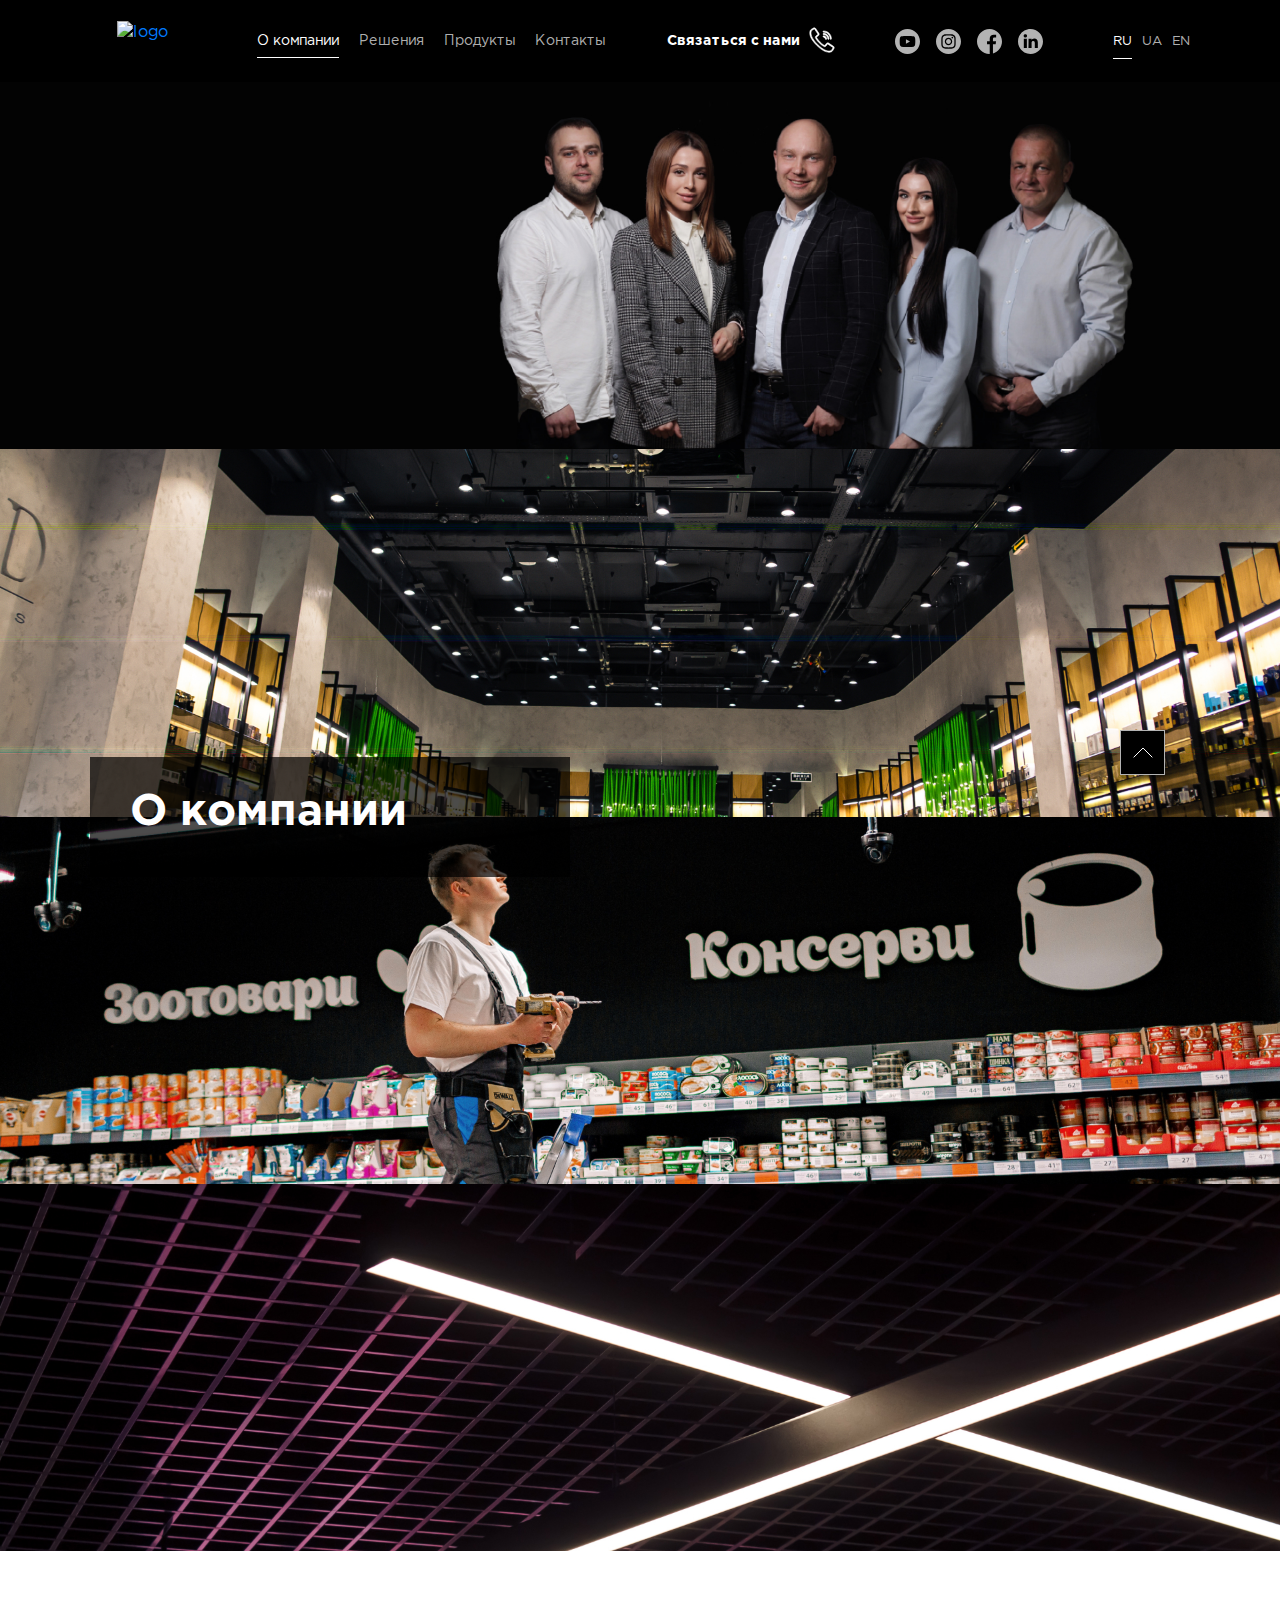
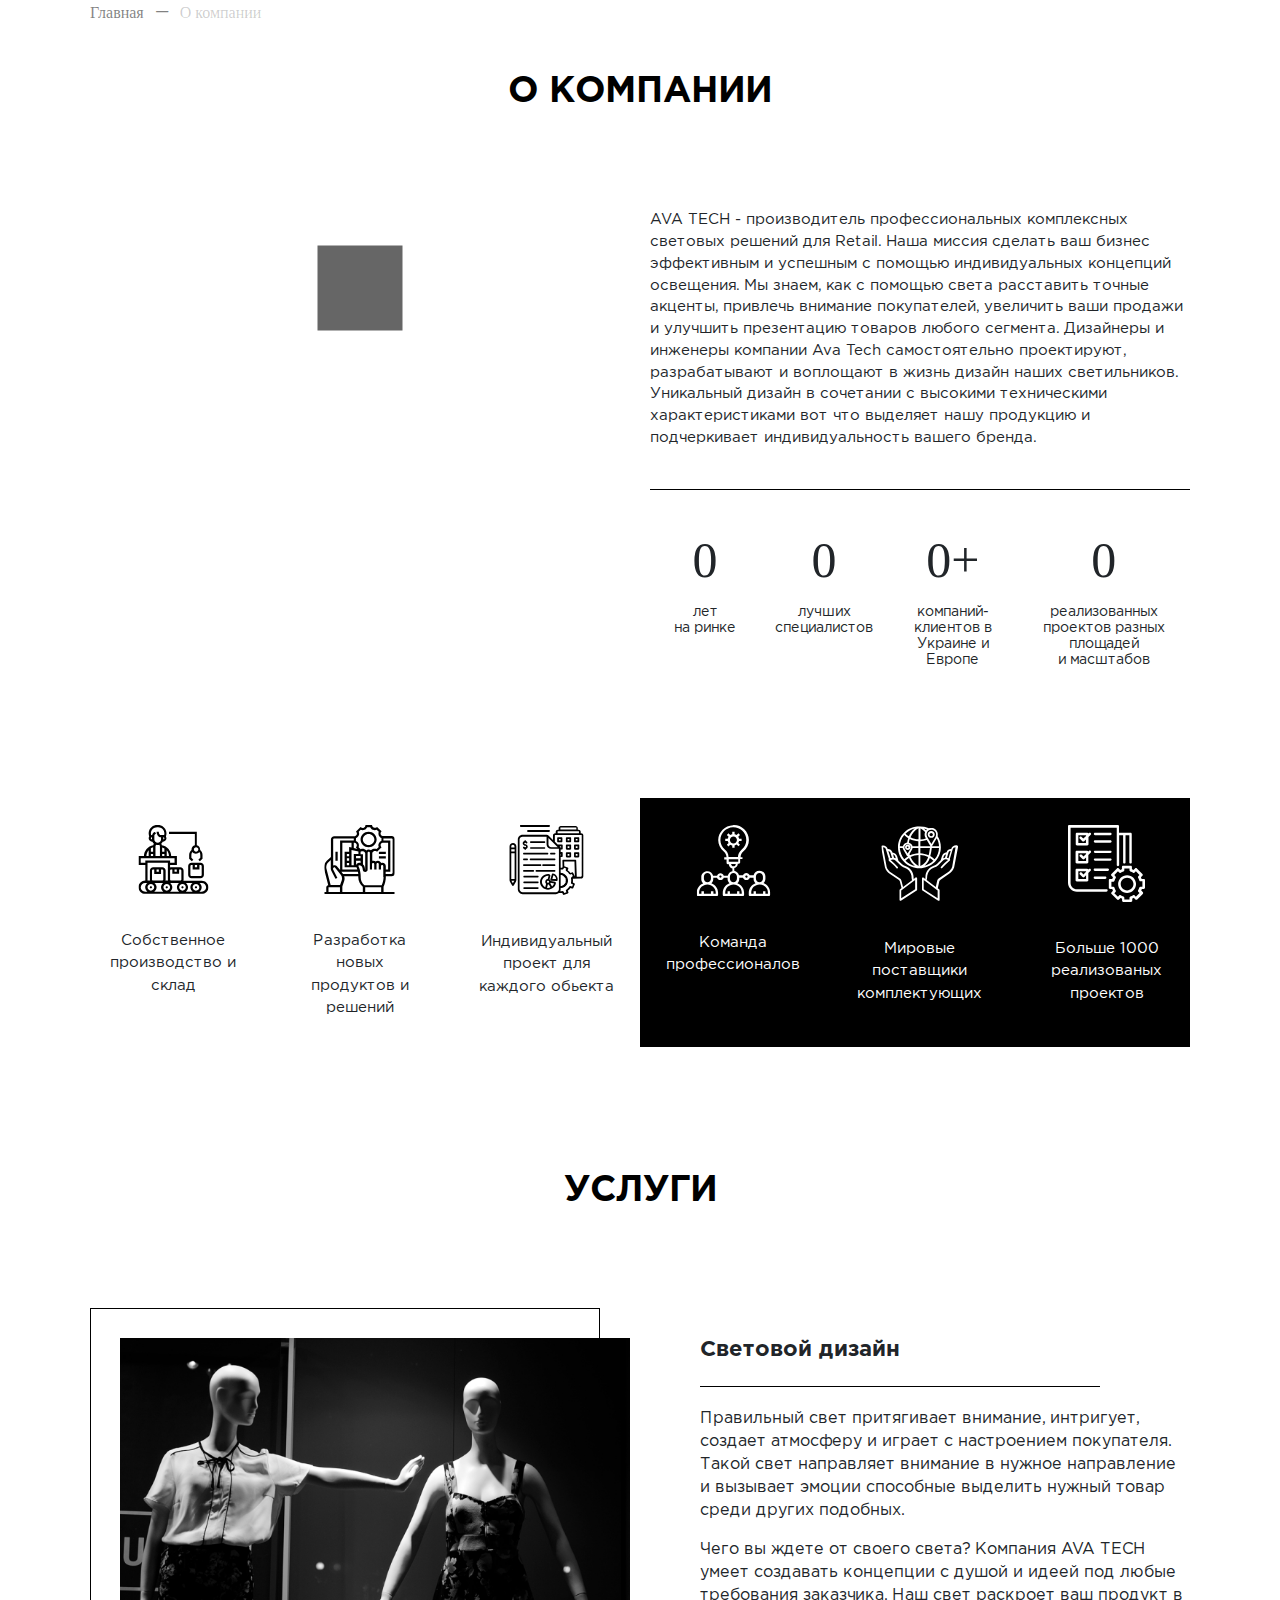
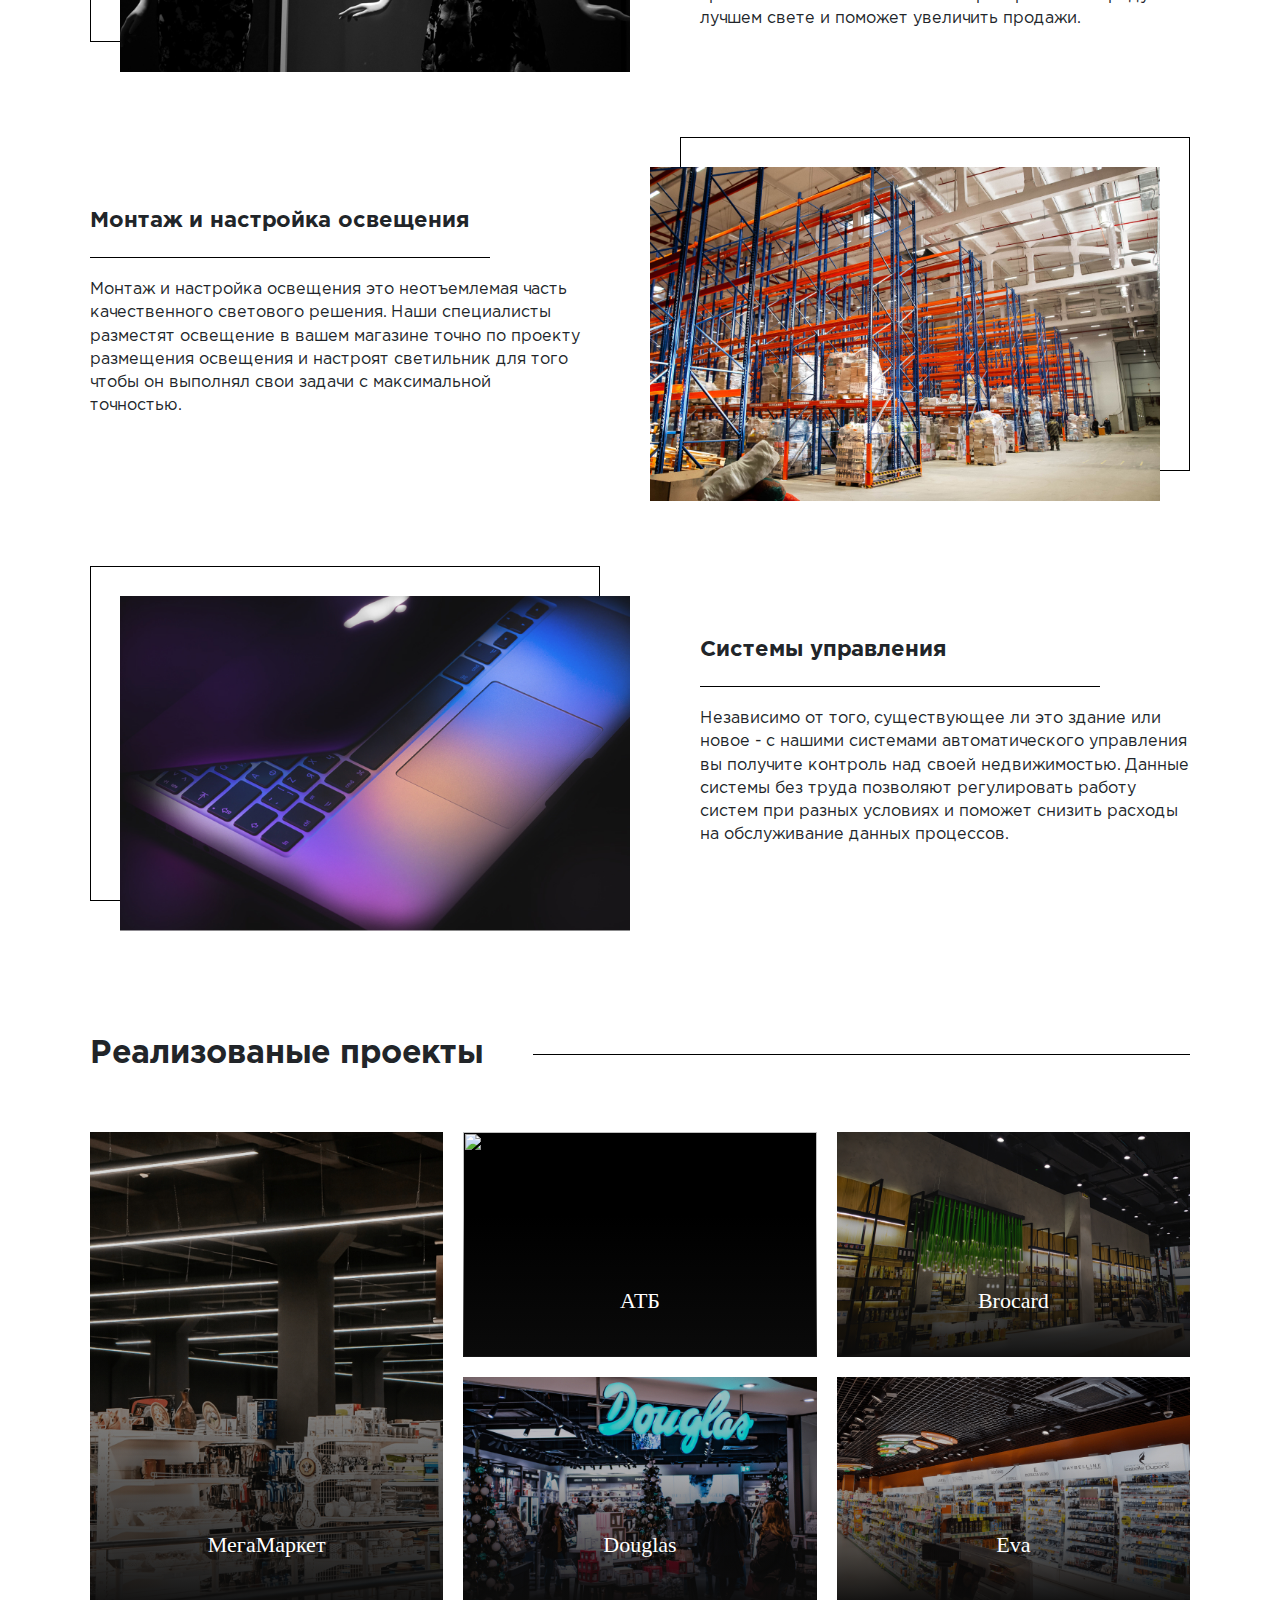
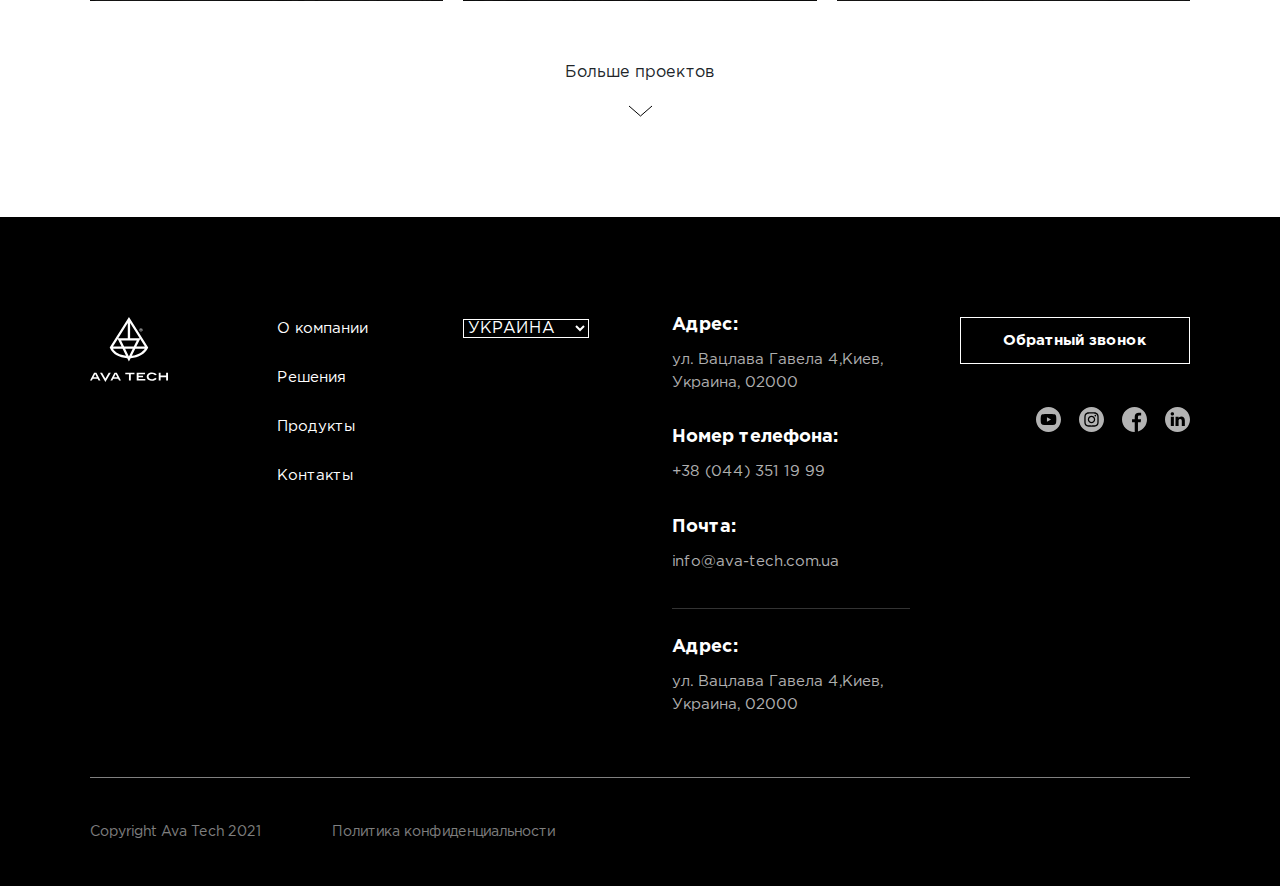
==== commit 23c4c2a0: "add img" ====
--- a/about.html
+++ b/about.html
@@ -37,7 +37,7 @@
                                     <a href="solutions.html">Решения</a>
                                 </li>
                                 <li>
-                                    <a href="#">Продукты</a>
+                                    <a href="products.html">Продукты</a>
                                 </li>
                                 <li>
                                     <a href="#">Контакты</a>
@@ -121,7 +121,13 @@
                         <img src="./img/about_slide_1.jpg" alt="">
                     </div>
                     <div class="about-intro-slide">
-                        <img src="./img/about_slide_2.jpg" alt="">
+                        <img src="./img/about_slide2.jpg" alt="">
+                    </div>
+                    <div class="about-intro-slide">
+                        <img src="./img/about_slide3.jpg" alt="">
+                    </div>
+                    <div class="about-intro-slide">
+                        <img src="./img/about_slide4.jpg" alt="">
                     </div>
                 </div>
             </div>
--- a/css/main.css
+++ b/css/main.css
@@ -2627,6 +2627,13 @@
   overflow: hidden;
 }
 
+@media (max-width: 767px) {
+  .title-projects {
+    margin-bottom: 40px;
+    text-align: center;
+  }
+}
+
 .title-projects h2 {
   font-size: 36px;
   line-height: 145%;
@@ -2650,8 +2657,9 @@
 
 @media (max-width: 767px) {
   .title-projects h2 {
-    font-size: 20px;
+    font-size: 18px;
     line-height: 20px;
+    text-transform: uppercase;
   }
 }
 
@@ -2669,6 +2677,7 @@
 @media (max-width: 767px) {
   .title-projects h2::after {
     left: calc(100% + 20px);
+    display: none;
   }
 }
 
@@ -2951,22 +2960,43 @@
   border: 1px solid rgba(0, 0, 0, 0.05);
   margin-bottom: 20px;
   display: block;
+  background: #fff;
 }
 
 .product__img {
   text-align: center;
+  overflow: hidden;
 }
 
 .product__img img {
   -o-object-fit: cover;
      object-fit: cover;
   height: 185px;
+  -webkit-transition: .3s;
+  transition: .3s;
+}
+
+@media (max-width: 1440px) {
+  .product__img img {
+    height: 120px;
+  }
 }
 
 @media (max-width: 767px) {
   .product__img img {
     height: 110px;
   }
+}
+
+@media (max-width: 576px) {
+  .product__img img {
+    height: 90px;
+  }
+}
+
+.product:hover .product__img img {
+  -webkit-transform: scale(1.1);
+          transform: scale(1.1);
 }
 
 .product__name {
@@ -2981,6 +3011,19 @@
   transition: 0.3s;
 }
 
+@media (max-width: 1440px) {
+  .product__name {
+    font-size: 20px;
+  }
+}
+
+@media (max-width: 1200px) {
+  .product__name {
+    font-size: 18px;
+    padding: 10px 0;
+  }
+}
+
 @media (max-width: 767px) {
   .product__name {
     font-size: 14px;
@@ -3005,6 +3048,7 @@
   line-height: 55px;
   height: 55px;
   float: none;
+  background: #ffffff00;
 }
 
 @media (max-width: 991px) {
@@ -3289,6 +3333,10 @@
 
 .cluster > div {
   line-height: 42px !important;
+}
+
+.breadcrumbs-wrapper {
+  padding-top: 50px;
 }
 
 .consultation {
@@ -3726,6 +3774,7 @@
   background: #fff;
   margin-bottom: 25px;
   cursor: pointer;
+  height: 30px;
 }
 
 .about-intro__container .slick-navigation .slick-dots li.slick-active {
@@ -3790,13 +3839,25 @@
   padding-bottom: 35px;
 }
 
+@media (max-width: 767px) {
+  .about-services {
+    padding-bottom: 25px;
+  }
+}
+
 .about-services .about-service {
   margin-bottom: 65px;
 }
 
-@media (max-width: 767px) {
+@media (max-width: 991px) {
   .about-services .about-service {
     margin-bottom: 40px;
+  }
+}
+
+@media (max-width: 767px) {
+  .about-services .about-service {
+    margin-bottom: 25px;
   }
 }
 
@@ -3808,7 +3869,7 @@
 
 @media (max-width: 991px) {
   .about-services .about-service__img {
-    margin-bottom: 20px;
+    margin-bottom: 30px;
   }
 }
 
@@ -3905,7 +3966,7 @@
 
 @media (max-width: 767px) {
   .about-services .about-service__title {
-    font-size: 18px;
+    font-size: 16px;
   }
 }
 
@@ -3918,6 +3979,12 @@
 @media (max-width: 1440px) {
   .about-services .about-service__text p {
     margin-bottom: 15px;
+  }
+}
+
+@media (max-width: 767px) {
+  .about-services .about-service__text p {
+    font-size: 14px;
   }
 }
 
@@ -4055,7 +4122,7 @@
 
 @media (max-width: 767px) {
   .solution {
-    padding-bottom: 60px;
+    padding-bottom: 40px;
   }
 }
 
@@ -4138,6 +4205,12 @@
   color: #000;
 }
 
+@media (max-width: 767px) {
+  .solution__title {
+    font-size: 16px;
+  }
+}
+
 .solution__title:hover {
   text-decoration: none;
   color: #000;
@@ -4146,6 +4219,12 @@
 .solution__text {
   padding-left: 20px;
   margin-bottom: 30px;
+}
+
+@media (max-width: 767px) {
+  .solution__text {
+    font-size: 14px;
+  }
 }
 
 .solution__link {
@@ -4172,14 +4251,14 @@
   transition: .3s;
 }
 
+@media (max-width: 767px) {
+  .solution__link span {
+    font-size: 15px;
+  }
+}
+
 .text-block {
   margin-bottom: 100px;
-}
-
-@media (max-width: 767px) {
-  .text-block {
-    margin-bottom: 50px;
-  }
 }
 
 .text-block__title {
@@ -4241,12 +4320,47 @@
   border-right-width: 0;
 }
 
+@media (max-width: 991px) {
+  .text-block {
+    margin-bottom: 50px;
+  }
+  .text-block__content {
+    height: 300px;
+  }
+}
+
+@media (max-width: 767px) {
+  .text-block {
+    margin-bottom: 50px;
+  }
+  .text-block__title {
+    font-size: 16px;
+    padding-bottom: 20px;
+  }
+  .text-block__title::after {
+    width: 175px;
+  }
+  .text-block__content {
+    height: 300px;
+  }
+}
+
 .solution-intro {
   position: relative;
   margin-bottom: 50px;
 }
 
-.solution-intro::after {
+@media (max-width: 767px) {
+  .solution-intro {
+    overflow: hidden;
+  }
+}
+
+.solution-intro__slider {
+  position: relative;
+}
+
+.solution-intro__slider::after {
   content: '';
   position: absolute;
   bottom: 0;
@@ -4257,6 +4371,13 @@
   background: linear-gradient(360deg, #000000 4.04%, rgba(99, 99, 99, 0) 73.04%);
 }
 
+@media (max-width: 767px) {
+  .solution-intro__slider::after {
+    height: 200px;
+    bottom: -30px;
+  }
+}
+
 .solution-intro__container {
   position: absolute;
   top: 0;
@@ -4305,7 +4426,7 @@
 
 @media (max-width: 991px) {
   .solution-intro-slide img {
-    min-height: 275px;
+    min-height: 255px;
     -o-object-fit: cover;
        object-fit: cover;
   }
@@ -4406,12 +4527,14 @@
 }
 
 .solution-form__form {
-  background: #000;
   padding: 48px 50px;
   -webkit-box-flex: 1;
       -ms-flex-positive: 1;
           flex-grow: 1;
   z-index: 2;
+  background: -webkit-gradient(linear, left top, left bottom, color-stop(100%, rgba(0, 0, 0, 0.8)), to(rgba(0, 0, 0, 0.8))), url("../img/formbg.jpg");
+  background: linear-gradient(rgba(0, 0, 0, 0.8) 100%, rgba(0, 0, 0, 0.8) 100%), url("../img/formbg.jpg");
+  background-size: cover;
 }
 
 .solution-form__form-btn {
@@ -4441,7 +4564,7 @@
   line-height: 145%;
   text-align: center;
   color: #FFFFFF;
-  margin-bottom: 20px;
+  margin-bottom: 34px;
 }
 
 .solution-form__label {
@@ -4467,20 +4590,8 @@
   top: 130px;
 }
 
-@media (max-width: 1440px) {
-  .solution-form-wrap {
-    padding-left: 55px;
-  }
-}
-
 .single-solution {
   margin-bottom: 100px;
-}
-
-@media (max-width: 767px) {
-  .single-solution {
-    margin-bottom: 50px;
-  }
 }
 
 .single-solution__title {
@@ -4504,7 +4615,29 @@
   line-height: 22px;
 }
 
+@media (max-width: 1600px) {
+  .solution-form-wrap {
+    padding-left: 55px;
+  }
+  .solution-form__title {
+    font-size: 22px;
+  }
+  .solution-form__form {
+    padding: 40px;
+  }
+  .solution-form__form-btn .btn {
+    min-width: auto;
+  }
+  .solution-form__label {
+    padding: 25px 20px;
+    min-width: 95px;
+  }
+}
+
 @media (max-width: 1440px) {
+  .solution-form-wrap {
+    padding-left: 55px;
+  }
   .solution-form__title {
     font-size: 22px;
   }
@@ -4552,14 +4685,15 @@
     left: -15px;
   }
   .solution-form__title {
-    font-size: 16px;
-    line-height: 18px;
+    font-size: 18px;
+    line-height: 22px;
   }
   .solution-form__subtitle {
-    font-size: 12px;
+    font-size: 14px;
+    margin-bottom: 54px;
   }
   .solution-form__form {
-    padding: 20px;
+    padding: 50px 20px;
   }
   .solution-form__form-btn .btn {
     min-width: auto;
@@ -4569,10 +4703,1315 @@
     min-width: 60px;
     display: none;
   }
+  .single-solution {
+    margin-bottom: 50px;
+  }
   .single-solution__title {
     font-size: 24px;
-    line-height: 21px;
-  }
+    line-height: 31px;
+    margin-bottom: 10px;
+  }
+  .single-solution__subtitle {
+    font-size: 14px;
+    padding-bottom: 20px;
+    margin-bottom: 20px;
+  }
+  .single-solution__content p {
+    font-size: 14px;
+  }
+}
+
+@media (max-width: 576px) {
+  .solution-form::after {
+    display: none;
+  }
+  .solution-form-wrap {
+    background: #000;
+    padding: 0;
+  }
+  .solution-form-wrap::after {
+    content: '';
+    position: absolute;
+    left: -20px;
+    right: -20px;
+    top: 0;
+    bottom: 0;
+    background: #000;
+  }
+  .solution-form__form {
+    padding: 50px 0px;
+  }
+}
+
+.project-intro {
+  margin-bottom: 100px;
+  position: relative;
+}
+
+@media (max-width: 767px) {
+  .project-intro {
+    overflow: hidden;
+    margin-bottom: 50px;
+  }
+}
+
+.project-intro .solution-intro__slider {
+  margin: 0 -20px 0 -20px;
+}
+
+.project-intro .solution-intro-slide img {
+  height: 675px;
+  -o-object-fit: cover;
+     object-fit: cover;
+  width: 100%;
+}
+
+@media (max-width: 1600px) {
+  .project-intro .solution-intro-slide img {
+    height: 625px;
+  }
+}
+
+@media (max-width: 1485px) {
+  .project-intro .solution-intro-slide img {
+    height: 505px;
+  }
+}
+
+@media (max-width: 1200px) {
+  .project-intro .solution-intro-slide img {
+    height: 465px;
+  }
+}
+
+@media (max-width: 991px) {
+  .project-intro .solution-intro-slide img {
+    height: 370px;
+  }
+}
+
+@media (max-width: 767px) {
+  .project-intro .solution-intro-slide img {
+    height: 320px;
+  }
+}
+
+@media (max-width: 576px) {
+  .project-intro .solution-intro-slide img {
+    height: 255px;
+  }
+}
+
+.project-intro .solution-slider-prev {
+  left: 40px;
+}
+
+@media (max-width: 767px) {
+  .project-intro .solution-slider-prev {
+    left: 20px;
+  }
+}
+
+.project-intro .solution-slider-next {
+  right: 40px;
+}
+
+@media (max-width: 767px) {
+  .project-intro .solution-slider-next {
+    right: 20px;
+  }
+}
+
+.single-project {
+  margin-bottom: 20px;
+}
+
+.single-project__head {
+  border-bottom: 1px solid #000;
+  margin-bottom: 50px;
+  padding-bottom: 45px;
+  display: -webkit-box;
+  display: -ms-flexbox;
+  display: flex;
+  -webkit-box-pack: justify;
+      -ms-flex-pack: justify;
+          justify-content: space-between;
+}
+
+@media (max-width: 767px) {
+  .single-project__head {
+    -webkit-box-orient: vertical;
+    -webkit-box-direction: normal;
+        -ms-flex-direction: column;
+            flex-direction: column;
+    padding-bottom: 20px;
+    margin-bottom: 45px;
+  }
+}
+
+.single-project__title h1 {
+  font-family: gpb;
+  font-size: 64px;
+  line-height: 78px;
+  margin-bottom: 14px;
+}
+
+@media (max-width: 767px) {
+  .single-project__title h1 {
+    font-size: 24px;
+    line-height: 35px;
+    margin-bottom: 9px;
+  }
+}
+
+.single-project__subtitle {
+  font-family: gpm;
+}
+
+@media (max-width: 767px) {
+  .single-project__subtitle {
+    font-size: 14px;
+    margin-bottom: 15px;
+  }
+}
+
+.single-project__address {
+  text-align: right;
+}
+
+@media (max-width: 767px) {
+  .single-project__address {
+    text-align: left;
+    font-size: 14px;
+  }
+  .single-project__address br {
+    display: none;
+  }
+}
+
+.single-project__desc {
+  display: -webkit-box;
+  display: -ms-flexbox;
+  display: flex;
+  -ms-flex-wrap: wrap;
+      flex-wrap: wrap;
+}
+
+.single-project__desc .pr-desc-item {
+  width: 50%;
+  padding: 0 20px;
+  margin-bottom: 50px;
+  counter-increment: index;
+  position: relative;
+  min-height: 190px;
+  padding-top: 10px;
+}
+
+@media (max-width: 1440px) {
+  .single-project__desc .pr-desc-item {
+    padding: 0 15px;
+  }
+}
+
+@media (max-width: 767px) {
+  .single-project__desc .pr-desc-item {
+    padding: 0;
+    margin-bottom: 25px;
+  }
+}
+
+@media (max-width: 576px) {
+  .single-project__desc .pr-desc-item {
+    width: 100%;
+  }
+}
+
+.single-project__desc .pr-desc-item::after {
+  content: counter(index);
+  font-size: 260px;
+  line-height: 185px;
+  font-family: gpb;
+  color: #e6e6e6;
+  position: absolute;
+  top: 0;
+  left: -12px;
+  z-index: -1;
+}
+
+@media (max-width: 767px) {
+  .single-project__desc .pr-desc-item::after {
+    left: auto;
+    right: 0;
+  }
+}
+
+.single-project__desc .pr-desc-item__title {
+  font-family: gpm;
+  font-size: 20px;
+  padding-bottom: 11px;
+  position: relative;
+  margin-bottom: 12px;
+}
+
+@media (max-width: 1440px) {
+  .single-project__desc .pr-desc-item__title {
+    font-size: 18px;
+  }
+}
+
+.single-project__desc .pr-desc-item__title::after {
+  content: '';
+  height: 1px;
+  width: 200px;
+  background: #000;
+  position: absolute;
+  bottom: 0;
+  left: 0;
+}
+
+.single-project__desc .pr-desc-item__list ul {
+  padding: 0;
+  padding-left: 20px;
+  margin: 0;
+}
+
+.single-project__desc .pr-desc-item__list ul li {
+  font-size: 15px;
+  line-height: 145%;
+}
+
+.single-project__right {
+  display: -webkit-box;
+  display: -ms-flexbox;
+  display: flex;
+}
+
+.single-project__img {
+  width: 66%;
+  text-align: right;
+  padding: 0 20px;
+}
+
+@media (max-width: 1200px) {
+  .single-project__img {
+    display: none;
+  }
+}
+
+.single-project__slider {
+  width: 33%;
+}
+
+@media (max-width: 1200px) {
+  .single-project__slider {
+    width: 100%;
+  }
+}
+
+.single-project__slider-wrap {
+  position: relative;
+}
+
+.single-project__slider .slick-arrow {
+  position: absolute;
+}
+
+.single-project__slider .used-products-prev {
+  position: absolute;
+  left: 50%;
+  -webkit-transform: translateX(-50%);
+          transform: translateX(-50%);
+  cursor: pointer;
+  top: -40px;
+}
+
+.single-project__slider .used-products-next {
+  position: absolute;
+  left: 50%;
+  -webkit-transform: translateX(-50%);
+          transform: translateX(-50%);
+  cursor: pointer;
+}
+
+.single-project__slider .used-products-title {
+  text-align: center;
+  font-family: gpm;
+  font-size: 16px;
+  line-height: 145%;
+  max-width: 122px;
+  margin: 0 auto 70px auto;
+  position: relative;
+  padding-bottom: 17px;
+}
+
+.single-project__slider .used-products-title::after {
+  content: '';
+  height: 1px;
+  width: 86px;
+  background: #000;
+  position: absolute;
+  bottom: 0;
+  left: 50%;
+  -webkit-transform: translateX(-50%);
+          transform: translateX(-50%);
+}
+
+.single-project__slider .used-product {
+  margin-bottom: 20px;
+}
+
+.single-project__slider .used-product__img {
+  text-align: center;
+}
+
+.single-project__slider .used-product__img img {
+  max-height: 150px;
+  -o-object-fit: cover;
+     object-fit: cover;
+}
+
+.single-project__slider .used-product__name {
+  text-align: center;
+  color: #000;
+  font-family: gpb;
+  font-size: 14px;
+  line-height: 145%;
+  margin-bottom: 8px;
+  padding: 6px;
+  -webkit-transition: 0.2s;
+  transition: 0.2s;
+}
+
+.single-project__slider .used-product:hover {
+  text-decoration: none;
+}
+
+.single-project__slider .used-product:hover .used-product__name {
+  background: #000;
+  color: #fff;
+}
+
+.cons {
+  background: #000;
+  padding: 72px 0 72px 80px;
+  position: relative;
+  overflow: hidden;
+}
+
+@media (max-width: 1200px) {
+  .cons {
+    padding: 72px 0 72px 40px;
+  }
+}
+
+@media (max-width: 991px) {
+  .cons {
+    padding: 250px 40px 72px 40px;
+  }
+}
+
+@media (max-width: 767px) {
+  .cons {
+    padding: 250px 0px 60px 0px;
+    margin-right: -20px;
+  }
+}
+
+@media (max-width: 767px) {
+  .cons .row {
+    width: 100%;
+  }
+}
+
+.cons__wrapper {
+  margin-bottom: 100px;
+}
+
+@media (max-width: 767px) {
+  .cons__wrapper {
+    margin-bottom: 50px;
+    background: #000;
+  }
+}
+
+.cons .col-lg-5 {
+  position: static;
+}
+
+.cons__title {
+  color: #fff;
+  font-size: 28px;
+  line-height: 145%;
+  font-family: gpl;
+  position: relative;
+  z-index: 2;
+  max-width: 475px;
+  margin-bottom: 6px;
+}
+
+@media (max-width: 991px) {
+  .cons__title {
+    font-size: 18px;
+    text-align: center;
+    max-width: 100%;
+  }
+}
+
+.cons__title span {
+  font-family: gpb;
+}
+
+.cons__form {
+  position: relative;
+  z-index: 2;
+}
+
+.cons__form-container {
+  display: -webkit-box;
+  display: -ms-flexbox;
+  display: flex;
+  -webkit-box-pack: justify;
+      -ms-flex-pack: justify;
+          justify-content: space-between;
+  -webkit-box-align: end;
+      -ms-flex-align: end;
+          align-items: flex-end;
+}
+
+@media (max-width: 991px) {
+  .cons__form-container {
+    -ms-flex-wrap: wrap;
+        flex-wrap: wrap;
+  }
+}
+
+.cons__form-inputs {
+  display: -webkit-box;
+  display: -ms-flexbox;
+  display: flex;
+  -webkit-box-orient: vertical;
+  -webkit-box-direction: normal;
+      -ms-flex-direction: column;
+          flex-direction: column;
+  width: calc( 50% - 10px);
+  padding-right: 30px;
+}
+
+@media (max-width: 991px) {
+  .cons__form-inputs {
+    width: 100%;
+    padding-right: 0;
+    margin-bottom: 60px;
+  }
+}
+
+.cons__form-inputs input {
+  padding: 10px;
+  background: none;
+  margin-bottom: 20px;
+  border: none;
+  -webkit-box-shadow: none;
+          box-shadow: none;
+  outline: none;
+  border-bottom: 1px solid rgba(255, 255, 255, 0.7);
+}
+
+.cons__form-btn {
+  width: calc( 50% - 10px);
+  display: -webkit-box;
+  display: -ms-flexbox;
+  display: flex;
+  -webkit-box-pack: end;
+      -ms-flex-pack: end;
+          justify-content: flex-end;
+  margin-bottom: 25px;
+  position: relative;
+  padding-left: 10px;
+}
+
+@media (max-width: 991px) {
+  .cons__form-btn {
+    width: 100%;
+    -webkit-box-pack: center;
+        -ms-flex-pack: center;
+            justify-content: center;
+    padding-left: 0;
+  }
+}
+
+.cons__form-btn .btn {
+  width: 100%;
+}
+
+.cons__img {
+  position: absolute;
+  top: 0px;
+  right: -16px;
+  z-index: 1;
+}
+
+@media (max-width: 1485px) {
+  .cons__img {
+    right: -100px;
+  }
+}
+
+@media (max-width: 1200px) {
+  .cons__img {
+    top: -60px;
+    right: -160px;
+  }
+}
+
+@media (max-width: 991px) {
+  .cons__img {
+    top: 0;
+    left: 50%;
+    -webkit-transform: translateX(-50%);
+            transform: translateX(-50%);
+    text-align: center;
+  }
+}
+
+.cons__img img {
+  width: 100%;
+}
+
+@media (max-width: 991px) {
+  .cons__img img {
+    max-width: 380px;
+  }
+}
+
+.product__slider {
+  display: -webkit-box;
+  display: -ms-flexbox;
+  display: flex;
+  margin-bottom: 100px;
+  -webkit-box-align: center;
+      -ms-flex-align: center;
+          align-items: center;
+}
+
+@media (max-width: 767px) {
+  .product__slider {
+    margin-bottom: 50px;
+  }
+}
+
+.product__slider .product-slider-nav {
+  width: 105px;
+  min-width: 105px;
+  margin-right: 20px;
+}
+
+@media (max-width: 1485px) {
+  .product__slider .product-slider-nav {
+    width: 78px;
+    min-width: 78px;
+  }
+}
+
+@media (max-width: 991px) {
+  .product__slider .product-slider-nav {
+    width: 105px;
+    min-width: 105px;
+  }
+}
+
+@media (max-width: 767px) {
+  .product__slider .product-slider-nav {
+    width: 78px;
+    min-width: 78px;
+  }
+}
+
+@media (max-width: 576px) {
+  .product__slider .product-slider-nav {
+    width: 65px;
+    min-width: 65px;
+  }
+}
+
+.product__slider .product-slider-nav .slick-list {
+  padding-bottom: 42px;
+}
+
+@media (max-width: 1485px) {
+  .product__slider .product-slider-nav .slick-list {
+    padding-bottom: 0;
+  }
+}
+
+.product__slider .product-slider-nav .slider-nav-item {
+  margin: 5px 0;
+  display: -webkit-box;
+  display: -ms-flexbox;
+  display: flex;
+  -webkit-box-align: center;
+      -ms-flex-align: center;
+          align-items: center;
+  -webkit-box-pack: center;
+      -ms-flex-pack: center;
+          justify-content: center;
+  width: 104px;
+  height: 104px;
+}
+
+@media (max-width: 1485px) {
+  .product__slider .product-slider-nav .slider-nav-item {
+    width: 78px;
+    height: 78px;
+  }
+}
+
+@media (max-width: 991px) {
+  .product__slider .product-slider-nav .slider-nav-item {
+    width: 104px;
+    height: 104px;
+  }
+}
+
+@media (max-width: 767px) {
+  .product__slider .product-slider-nav .slider-nav-item {
+    width: 78px;
+    height: 78px;
+  }
+}
+
+@media (max-width: 576px) {
+  .product__slider .product-slider-nav .slider-nav-item {
+    width: 65px;
+    height: 65px;
+    margin: 0;
+  }
+}
+
+.product__slider .product-slider-nav .slider-nav-item.slick-current {
+  border: 1px solid #e0e0e0;
+}
+
+.product__slider .product-slider-nav .slick-arrow {
+  background: #000;
+  display: -webkit-box;
+  display: -ms-flexbox;
+  display: flex;
+  -webkit-box-align: center;
+      -ms-flex-align: center;
+          align-items: center;
+  -webkit-box-pack: center;
+      -ms-flex-pack: center;
+          justify-content: center;
+  cursor: pointer;
+  height: 30px;
+}
+
+.product__slider .product-slider-nav .product-slider_prev {
+  margin-bottom: 15px;
+}
+
+@media (max-width: 576px) {
+  .product__slider .product-slider-nav .product-slider_prev {
+    margin-bottom: 0;
+  }
+}
+
+.product__slider .product-slider-nav .product-slider_next {
+  margin-top: 15px;
+}
+
+@media (max-width: 576px) {
+  .product__slider .product-slider-nav .product-slider_next {
+    margin-top: 0;
+  }
+}
+
+.product__slider .product-slider__for {
+  width: calc( 100% - 125px);
+  position: relative;
+  position: relative;
+  width: 100%;
+}
+
+.product__slider .product-slider__for:before {
+  content: "";
+  display: block;
+  padding-top: 100%;
+}
+
+.product__slider .product-slider__for .product-slider-for {
+  position: absolute;
+  top: 0;
+  right: 0;
+  bottom: 0;
+  left: 0;
+}
+
+@media (max-width: 576px) {
+  .product__slider .product-slider__for {
+    width: 255px;
+    height: 255px;
+  }
+}
+
+.product__slider .product-slider__for .product-slider-for {
+  border: 1px solid #e0e0e0;
+}
+
+.product__slider .product-slider__for .slick-list,
+.product__slider .product-slider__for .slick-track {
+  height: 100%;
+}
+
+.product__slider .product-slider__for .slider-for-item {
+  display: -webkit-box;
+  display: -ms-flexbox;
+  display: flex;
+  -webkit-box-align: center;
+      -ms-flex-align: center;
+          align-items: center;
+  -webkit-box-pack: center;
+      -ms-flex-pack: center;
+          justify-content: center;
+}
+
+.product__summary {
+  padding-left: 40px;
+}
+
+@media (max-width: 1200px) {
+  .product__summary {
+    padding-left: 0;
+  }
+}
+
+.product__title {
+  font-family: gpb;
+  font-size: 48px;
+  line-height: 48px;
+  padding-bottom: 24px;
+  border-bottom: 1px solid #e0e0e0;
+  margin-bottom: 48px;
+}
+
+@media (max-width: 1485px) {
+  .product__title {
+    font-size: 40px;
+    line-height: 30px;
+    margin-bottom: 30px;
+  }
+}
+
+@media (max-width: 1200px) {
+  .product__title {
+    font-size: 30px;
+    padding-bottom: 15px;
+    margin-bottom: 15px;
+  }
+}
+
+@media (max-width: 767px) {
+  .product__title {
+    font-size: 24px;
+    padding-bottom: 9px;
+    margin-bottom: 20px;
+  }
+}
+
+.product__attributes {
+  margin-bottom: 45px;
+}
+
+@media (max-width: 1485px) {
+  .product__attributes {
+    margin-bottom: 30px;
+  }
+}
+
+@media (max-width: 1200px) {
+  .product__attributes {
+    margin-bottom: 15px;
+  }
+}
+
+.product__attributes .product-atr {
+  display: -webkit-box;
+  display: -ms-flexbox;
+  display: flex;
+  margin-bottom: 18px;
+}
+
+@media (max-width: 1485px) {
+  .product__attributes .product-atr {
+    margin-bottom: 13px;
+  }
+}
+
+.product__attributes .product-atr__name {
+  min-width: 135px;
+  color: #222222;
+  font-size: 15px;
+}
+
+@media (max-width: 1200px) {
+  .product__attributes .product-atr__name {
+    font-size: 14px;
+    max-width: 115px;
+  }
+}
+
+@media (max-width: 767px) {
+  .product__attributes .product-atr__name {
+    max-width: 100px;
+  }
+}
+
+.product__attributes .product-atr__list ul {
+  display: -webkit-box;
+  display: -ms-flexbox;
+  display: flex;
+  -ms-flex-wrap: wrap;
+      flex-wrap: wrap;
+  list-style: none;
+  margin: 0;
+  padding: 0;
+  padding-left: 15px;
+}
+
+.product__attributes .product-atr__list ul li {
+  color: #222222;
+  font-size: 15px;
+  font-family: gpm;
+  margin-right: 24px;
+}
+
+@media (max-width: 1200px) {
+  .product__attributes .product-atr__list ul li {
+    font-size: 14px;
+  }
+}
+
+@media (max-width: 767px) {
+  .product__attributes .product-atr__list ul li {
+    margin-right: 18px;
+  }
+}
+
+.product__attributes .product-atr__list ul li a {
+  color: #222222;
+  font-size: 15px;
+  font-family: gpm;
+  text-decoration: underline;
+}
+
+@media (max-width: 1200px) {
+  .product__attributes .product-atr__list ul li a {
+    font-size: 14px;
+  }
+}
+
+.product__desc-text {
+  margin-bottom: 48px;
+}
+
+@media (max-width: 1485px) {
+  .product__desc-text {
+    margin-bottom: 30px;
+  }
+}
+
+@media (max-width: 1200px) {
+  .product__desc-text {
+    margin-bottom: 15px;
+  }
+}
+
+@media (max-width: 991px) {
+  .product__desc-text {
+    margin-bottom: 35px;
+  }
+}
+
+.product__desc-text p {
+  font-size: 15px;
+}
+
+@media (max-width: 1200px) {
+  .product__desc-text p {
+    font-size: 14px;
+  }
+}
+
+.product__btn {
+  display: -webkit-box;
+  display: -ms-flexbox;
+  display: flex;
+  -webkit-box-pack: justify;
+      -ms-flex-pack: justify;
+          justify-content: space-between;
+}
+
+@media (max-width: 991px) {
+  .product__btn {
+    margin-bottom: 50px;
+  }
+}
+
+@media (max-width: 767px) {
+  .product__btn {
+    -ms-flex-wrap: wrap;
+        flex-wrap: wrap;
+  }
+}
+
+.product__btn .btn {
+  width: calc( 50% - 10px);
+  min-width: auto;
+}
+
+@media (max-width: 767px) {
+  .product__btn .btn {
+    width: 100%;
+    margin-bottom: 20px;
+  }
+}
+
+.product-menu {
+  margin-bottom: 72px;
+  position: -webkit-sticky;
+  position: sticky;
+  top: 98px;
+  background: #ffffff;
+  z-index: 2;
+}
+
+@media (max-width: 1440px) {
+  .product-menu {
+    top: 81px;
+  }
+}
+
+@media (max-width: 767px) {
+  .product-menu {
+    margin-bottom: 50px;
+    background: #F2F2F2;
+    top: 74px;
+  }
+}
+
+.product-menu__list {
+  border-bottom: 1px solid #E0E0E0;
+  -ms-flex-wrap: wrap;
+      flex-wrap: wrap;
+  display: -webkit-box;
+  display: -ms-flexbox;
+  display: flex;
+  -webkit-box-pack: justify;
+      -ms-flex-pack: justify;
+          justify-content: space-between;
+}
+
+@media (max-width: 991px) {
+  .product-menu__list {
+    -ms-flex-pack: distribute;
+        justify-content: space-around;
+  }
+}
+
+@media (max-width: 767px) {
+  .product-menu__list {
+    -webkit-box-pack: justify;
+        -ms-flex-pack: justify;
+            justify-content: space-between;
+  }
+}
+
+.product-menu__list .product-menu-item {
+  font-family: gpb;
+  font-size: 16px;
+  color: #000000;
+  padding-bottom: 24px;
+  padding-top: 36px;
+  text-decoration: none;
+  border-bottom: 3px solid rgba(51, 51, 51, 0);
+  -webkit-transition: .2s;
+  transition: .2s;
+  text-transform: uppercase;
+}
+
+@media (max-width: 1485px) {
+  .product-menu__list .product-menu-item {
+    font-size: 14px;
+  }
+}
+
+@media (max-width: 1200px) {
+  .product-menu__list .product-menu-item {
+    font-size: 13px;
+  }
+}
+
+@media (max-width: 991px) {
+  .product-menu__list .product-menu-item {
+    padding-bottom: 8px;
+    padding-top: 13px;
+  }
+}
+
+@media (max-width: 370px) {
+  .product-menu__list .product-menu-item {
+    font-size: 12px;
+  }
+}
+
+.product-menu__list .product-menu-item:hover {
+  border-bottom: 3px solid rgba(51, 51, 51, 0.2);
+}
+
+.product-menu__list .product-menu-item.active {
+  border-bottom: 3px solid #333333;
+}
+
+.desc-title {
+  font-size: 18px;
+  font-family: gpm;
+  margin-bottom: 30px;
+}
+
+@media (max-width: 767px) {
+  .desc-title {
+    margin-bottom: 25px;
+  }
+}
+
+@media (max-width: 991px) {
+  .application__img img {
+    height: 305px;
+    -o-object-fit: cover;
+       object-fit: cover;
+    margin-bottom: 30px;
+  }
+}
+
+.application__list {
+  padding: 50px 0;
+  display: -webkit-box;
+  display: -ms-flexbox;
+  display: flex;
+  -webkit-box-pack: justify;
+      -ms-flex-pack: justify;
+          justify-content: space-between;
+}
+
+@media (max-width: 767px) {
+  .application__list {
+    -ms-flex-wrap: wrap;
+        flex-wrap: wrap;
+    -ms-flex-pack: distribute;
+        justify-content: space-around;
+  }
+}
+
+.application__list-item {
+  opacity: 0.1;
+}
+
+@media (max-width: 767px) {
+  .application__list-item {
+    padding: 5px;
+    width: 25%;
+  }
+}
+
+.application__list-item.active {
+  opacity: 1;
+}
+
+.application__text {
+  margin-bottom: 50px;
+  color: #222222;
+}
+
+@media (max-width: 767px) {
+  .application__text {
+    font-size: 14px;
+  }
+}
+
+.product-description .description-item-row {
+  margin-bottom: 50px;
+}
+
+.product-description .description-item__list {
+  max-width: 50%;
+}
+
+@media (max-width: 991px) {
+  .product-description .description-item__list {
+    max-width: 100%;
+  }
+}
+
+.product-description .description-item__list ul {
+  padding: 0;
+  margin: 0;
+}
+
+.product-description .description-item__list ul li {
+  width: 100%;
+  display: -webkit-box;
+  display: -ms-flexbox;
+  display: flex;
+  -webkit-box-pack: justify;
+      -ms-flex-pack: justify;
+          justify-content: space-between;
+  -webkit-box-align: baseline;
+      -ms-flex-align: baseline;
+          align-items: baseline;
+  color: #222222;
+  padding: 7px 0;
+}
+
+@media (max-width: 767px) {
+  .product-description .description-item__list ul li {
+    font-size: 14px;
+  }
+}
+
+.product-description .description-item__val {
+  -webkit-box-flex: 1;
+      -ms-flex: 1 1 auto;
+          flex: 1 1 auto;
+  min-width: 50%;
+  max-width: 50%;
+}
+
+.product-description .description-item__mid {
+  -webkit-box-flex: 1;
+      -ms-flex: auto;
+          flex: auto;
+  margin: 0 10px;
+  border-bottom: 1px solid #e0e0e0;
+}
+
+.product-description .description-item__downloads p {
+  font-family: gpm;
+  font-size: 15px;
+  margin-bottom: 18px;
+}
+
+.product-description .description-item__downloads a {
+  color: #000;
+  text-decoration: none;
+  display: -webkit-box;
+  display: -ms-flexbox;
+  display: flex;
+  -webkit-box-align: center;
+      -ms-flex-align: center;
+          align-items: center;
+}
+
+.product-description .description-item__downloads a svg {
+  margin-right: 14px;
+}
+
+.single-product-projects-title {
+  margin-bottom: 50px;
+  padding-top: 70px;
+  border-top: 4px solid #e0e0e0;
+}
+
+@media (max-width: 767px) {
+  .single-product-projects-title {
+    padding-top: 50px;
+    margin-bottom: 40px;
+  }
+}
+
+.related-products {
+  margin-bottom: 100px;
+}
+
+.related-products-title {
+  margin-bottom: 50px;
+}
+
+.single-product__share {
+  position: absolute;
+  bottom: 30px;
+  left: 0;
+  right: 0;
+  display: -webkit-box;
+  display: -ms-flexbox;
+  display: flex;
+  -webkit-box-pack: center;
+      -ms-flex-pack: center;
+          justify-content: center;
+}
+
+@media (max-width: 767px) {
+  .single-product__share {
+    right: 20px;
+    top: 20px;
+    left: auto;
+  }
+}
+
+.single-product__share .share__list-btn {
+  display: none;
+  height: 30px;
+}
+
+@media (max-width: 767px) {
+  .single-product__share .share__list-btn {
+    display: block;
+  }
+}
+
+.single-product__share .share__list {
+  background: rgba(222, 222, 222, 0.15);
+  display: -webkit-box;
+  display: -ms-flexbox;
+  display: flex;
+  -webkit-box-pack: center;
+      -ms-flex-pack: center;
+          justify-content: center;
+  padding: 15px 2px;
+}
+
+@media (max-width: 767px) {
+  .single-product__share .share__list {
+    display: none;
+    -webkit-box-orient: vertical;
+    -webkit-box-direction: normal;
+        -ms-flex-direction: column;
+            flex-direction: column;
+    background: #fff;
+    position: absolute;
+    padding: 7px;
+    top: 30px;
+    border: 1px solid #e0e0e0;
+  }
+}
+
+.single-product__share .share__list-item {
+  padding: 0 13px;
+  opacity: 0.2;
+  -webkit-transition: 0.3s;
+  transition: 0.3s;
+}
+
+@media (max-width: 767px) {
+  .single-product__share .share__list-item {
+    padding: 0;
+    width: 20px;
+    height: 20px;
+    margin-bottom: 5px;
+  }
+}
+
+.single-product__share .share__list-item:hover {
+  opacity: 1;
 }
 
 @font-face {
@@ -4605,6 +6044,10 @@
 
 body.home .header__wrapper {
   border-bottom: 1px solid #fff;
+}
+
+body.products-page {
+  background: #F2F2F2;
 }
 
 main {
@@ -4642,6 +6085,12 @@
   }
 }
 
+@media (max-width: 767px) {
+  .breadcrumbs {
+    display: none;
+  }
+}
+
 .breadcrumbs span {
   font-family: gpm;
   color: rgba(3, 3, 3, 0.2);
@@ -4685,7 +6134,8 @@
 
 @media (max-width: 767px) {
   .s-title {
-    font-size: 24px;
+    font-size: 20px;
+    line-height: 24px;
   }
 }
 
@@ -4746,6 +6196,12 @@
   min-width: 230px;
 }
 
+.btn:focus {
+  outline: none;
+  -webkit-box-shadow: none;
+          box-shadow: none;
+}
+
 @media (max-width: 1440px) {
   .btn {
     font-size: 15px;
@@ -4773,6 +6229,10 @@
 .btn_white {
   background: #fff;
   color: #000;
+}
+
+.btn_bord {
+  border: 1px solid #000;
 }
 
 .btn_white_b {
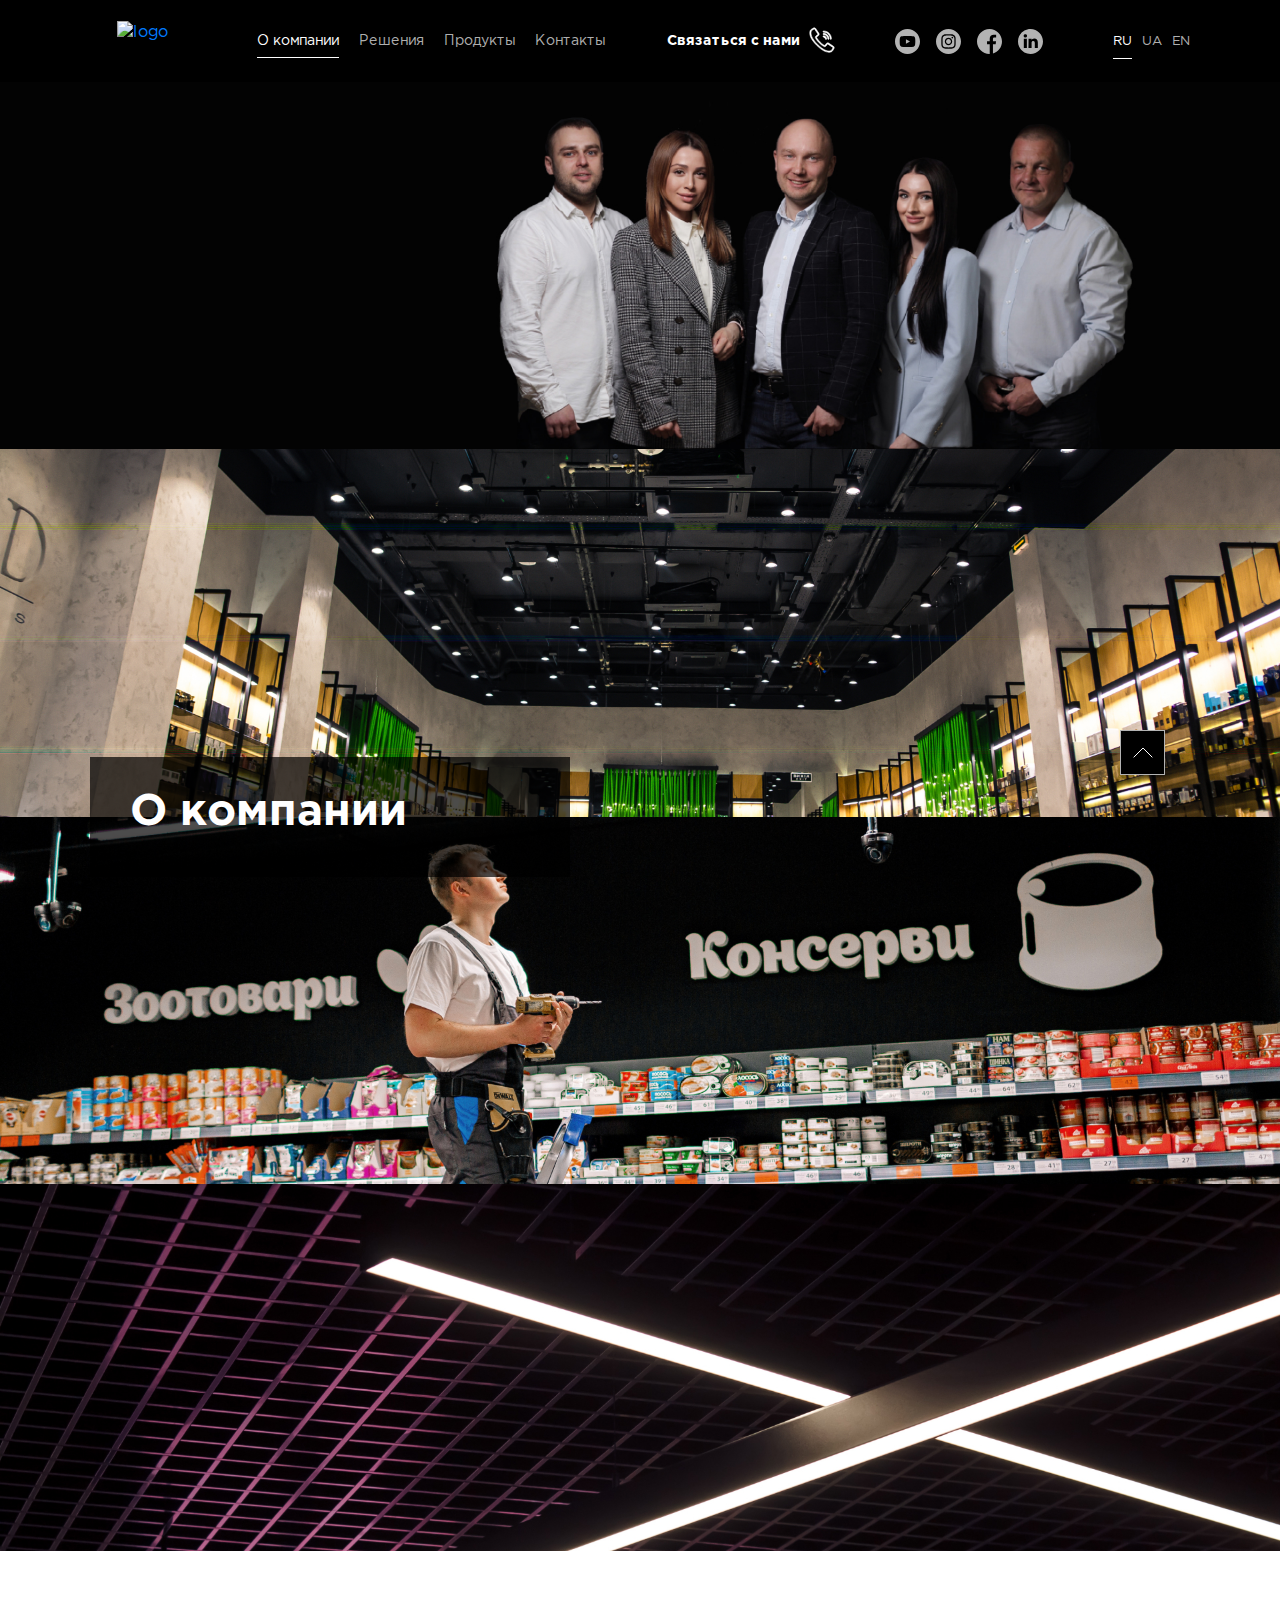
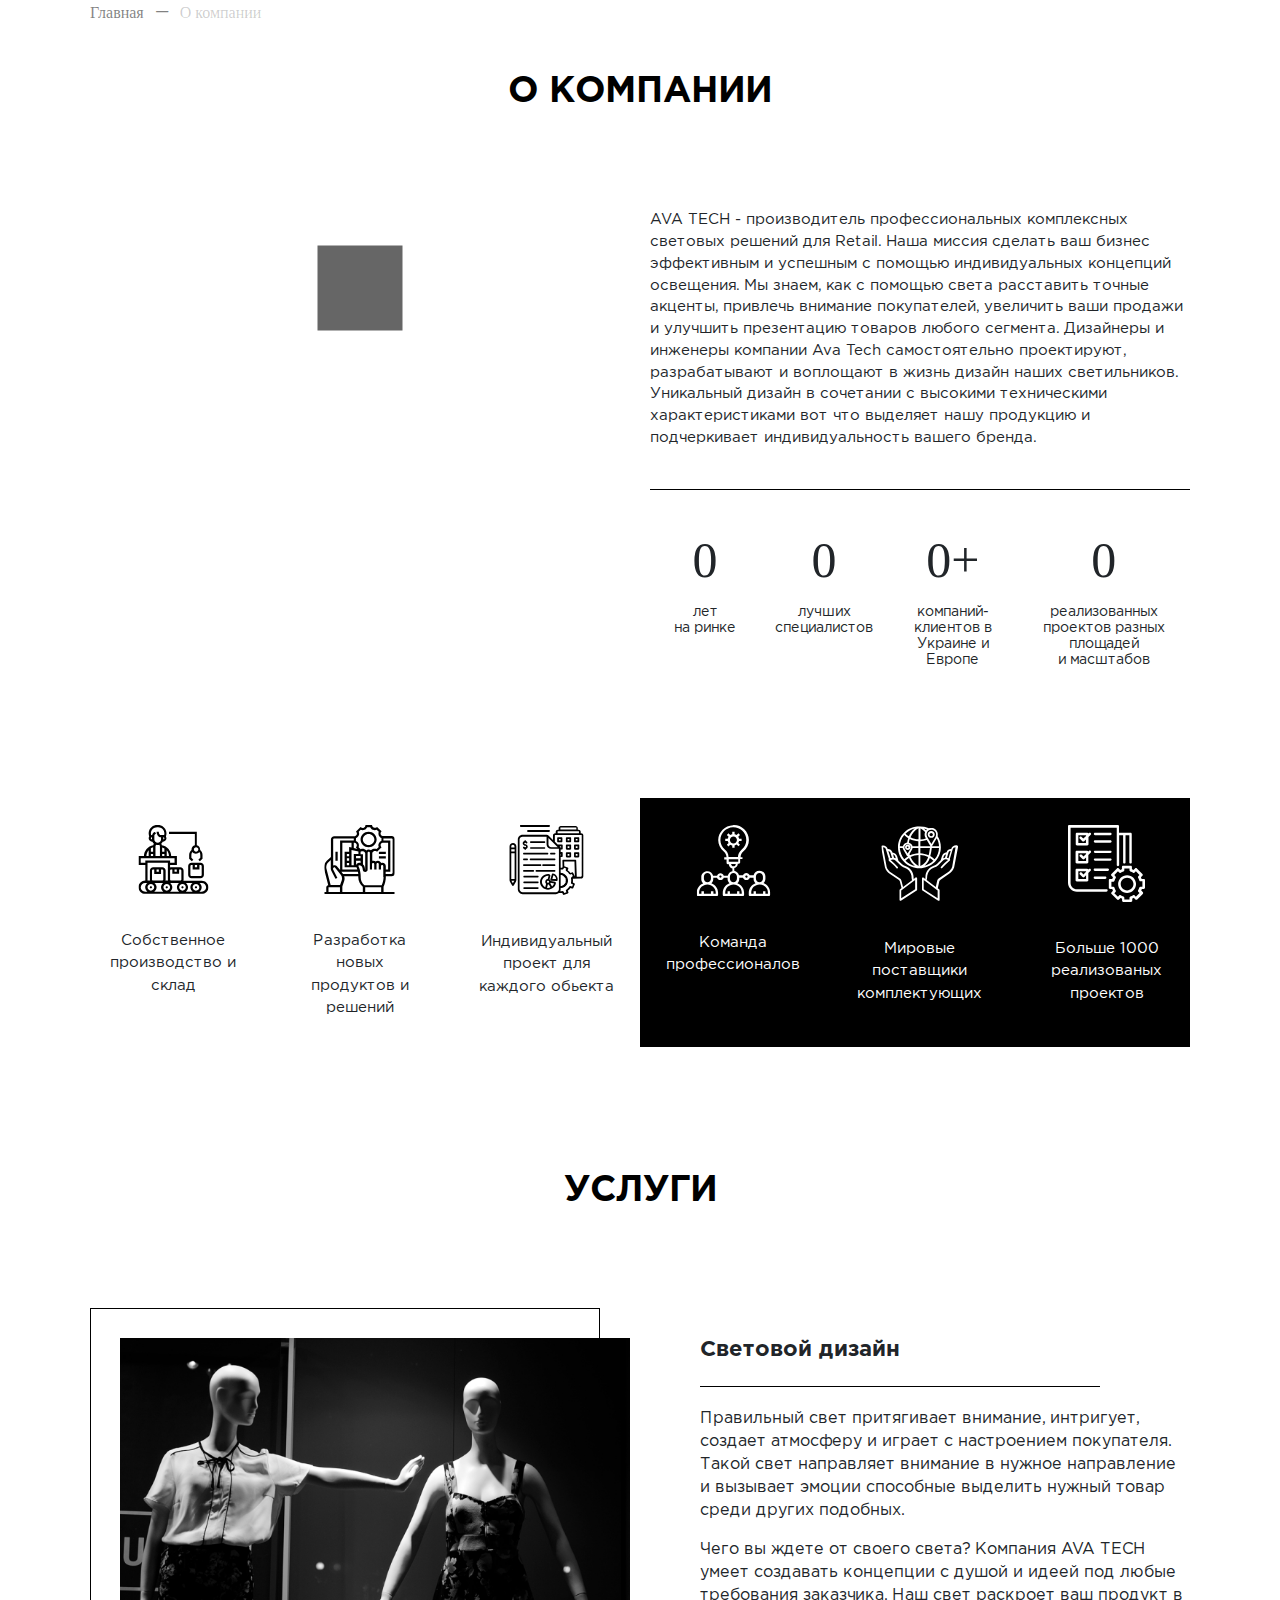
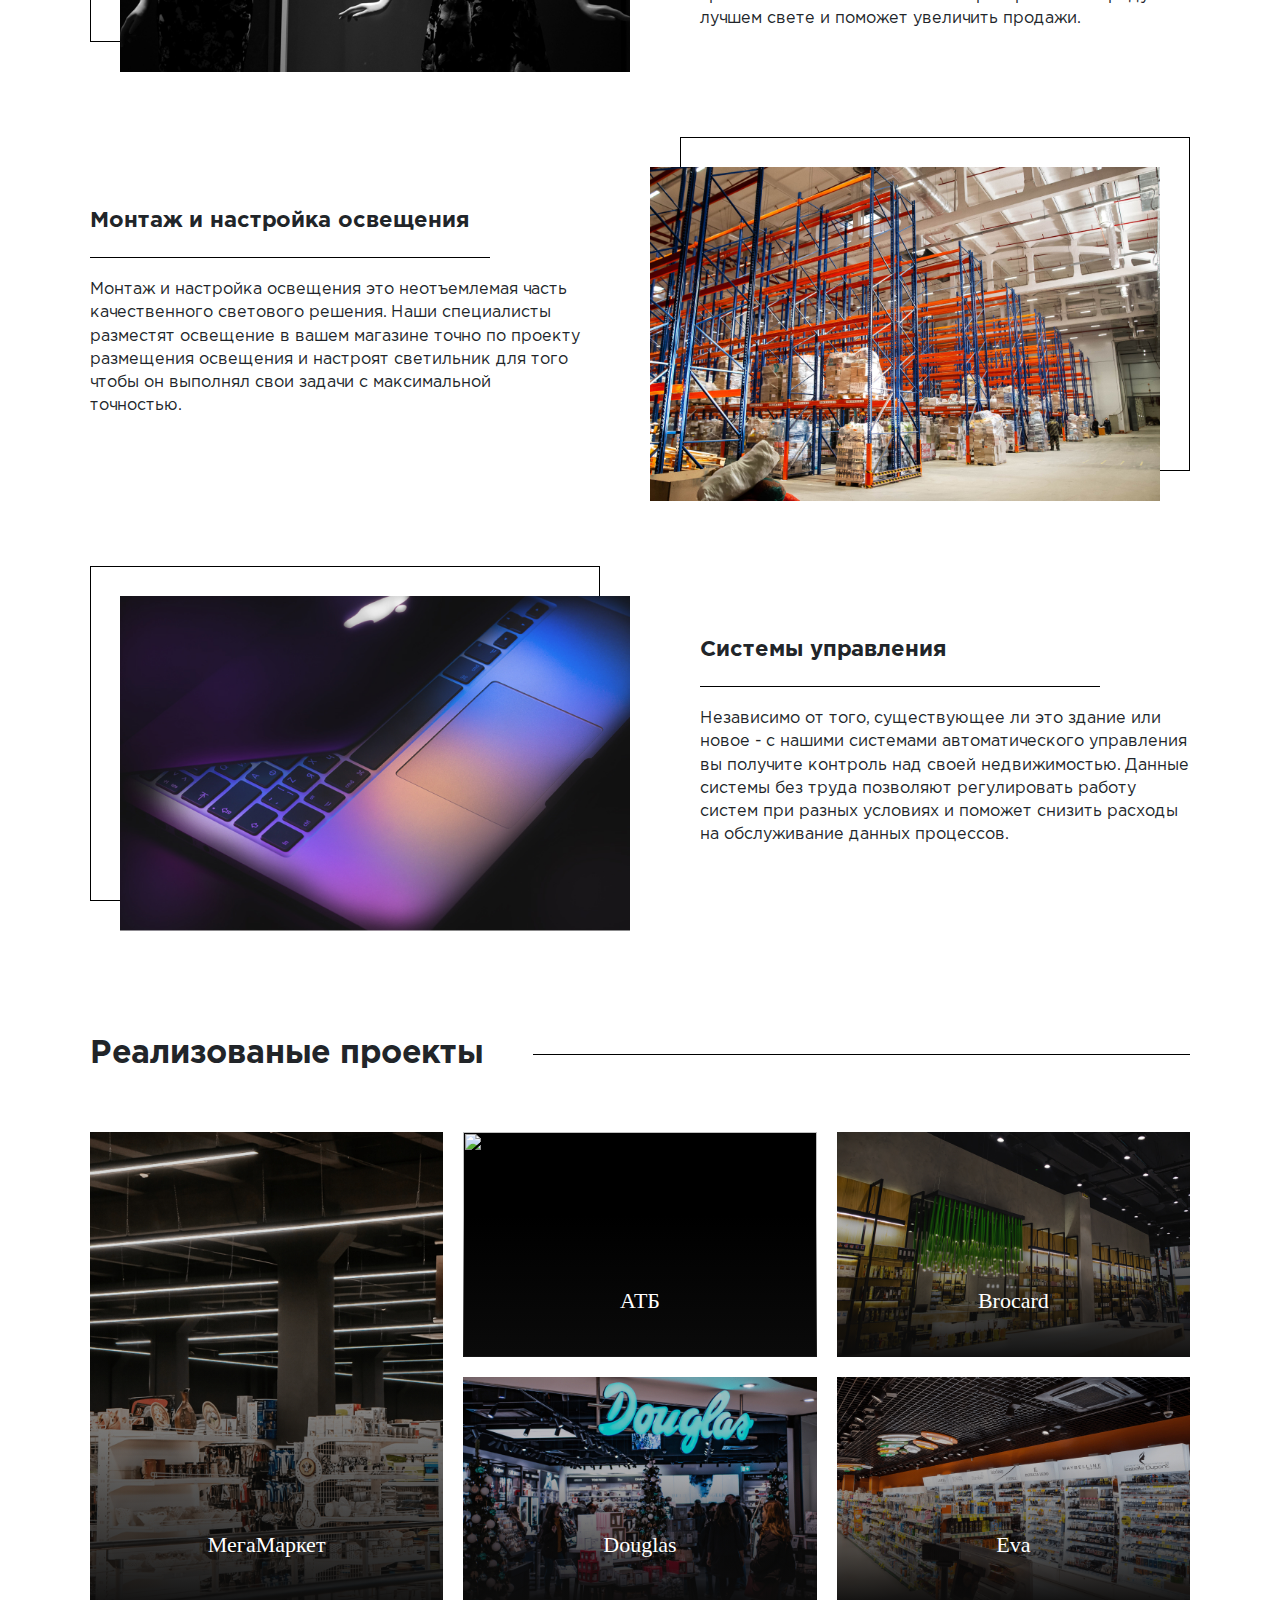
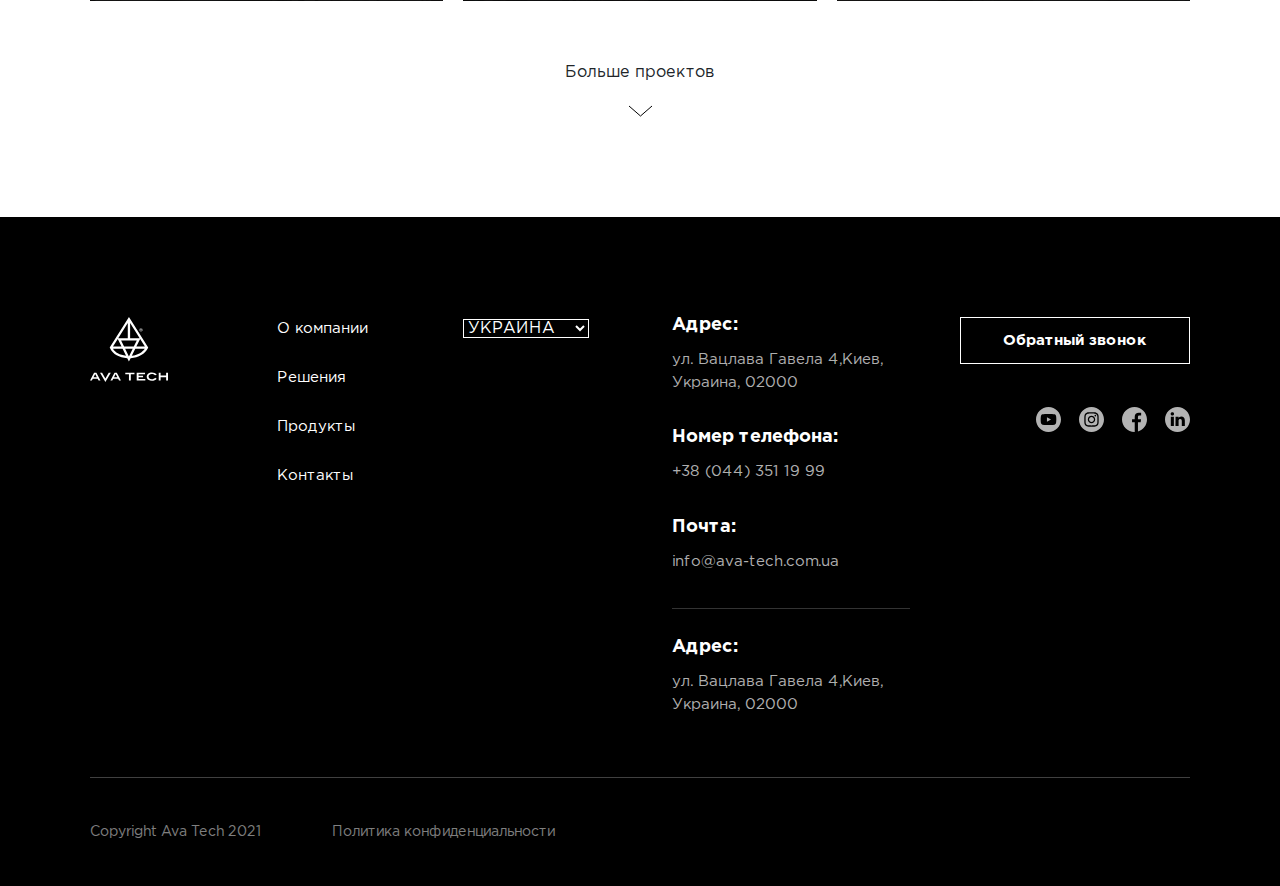
==== commit 9f5fd7ed: "pr" ====
--- a/about.html
+++ b/about.html
@@ -40,7 +40,7 @@
                                     <a href="products.html">Продукты</a>
                                 </li>
                                 <li>
-                                    <a href="#">Контакты</a>
+                                    <a href="contacts.html">Контакты</a>
                                 </li>
                             </ul>
                         </div>
--- a/css/main.css
+++ b/css/main.css
@@ -1,3 +1,1362 @@
+.subscribe {
+  background: #000;
+  padding: 60px 0 41px 0;
+  margin-bottom: 100px;
+  position: relative;
+}
+
+@media (max-width: 991px) {
+  .subscribe {
+    padding-top: 260px;
+  }
+}
+
+@media (max-width: 767px) {
+  .subscribe {
+    margin-bottom: 50px;
+  }
+}
+
+@media (max-width: 991px) {
+  .subscribe .col-12 {
+    position: static;
+  }
+}
+
+.subscribe__title {
+  color: #fff;
+  font-size: 36px;
+  line-height: 145%;
+  font-family: gpl;
+  margin-bottom: 21px;
+}
+
+@media (max-width: 1485px) {
+  .subscribe__title {
+    font-size: 32px;
+  }
+}
+
+@media (max-width: 1200px) {
+  .subscribe__title {
+    font-size: 24px;
+  }
+}
+
+@media (max-width: 767px) {
+  .subscribe__title {
+    font-size: 18px;
+    text-align: center;
+  }
+}
+
+.subscribe__title span {
+  font-family: gpb;
+}
+
+.subscribe__form-container {
+  display: -webkit-box;
+  display: -ms-flexbox;
+  display: flex;
+  -webkit-box-pack: justify;
+      -ms-flex-pack: justify;
+          justify-content: space-between;
+  -webkit-box-align: end;
+      -ms-flex-align: end;
+          align-items: flex-end;
+}
+
+@media (max-width: 767px) {
+  .subscribe__form-container {
+    -ms-flex-wrap: wrap;
+        flex-wrap: wrap;
+  }
+}
+
+.subscribe__form-inputs {
+  display: -webkit-box;
+  display: -ms-flexbox;
+  display: flex;
+  -webkit-box-orient: vertical;
+  -webkit-box-direction: normal;
+      -ms-flex-direction: column;
+          flex-direction: column;
+  width: calc( 50% - 10px);
+}
+
+@media (max-width: 767px) {
+  .subscribe__form-inputs {
+    width: 100%;
+  }
+}
+
+.subscribe__form-inputs input {
+  padding: 10px;
+  background: none;
+  margin-bottom: 20px;
+  border: none;
+  -webkit-box-shadow: none;
+          box-shadow: none;
+  outline: none;
+  border-bottom: 1px solid rgba(255, 255, 255, 0.7);
+}
+
+.subscribe__form-btn {
+  width: calc( 50% - 10px);
+  display: -webkit-box;
+  display: -ms-flexbox;
+  display: flex;
+  -webkit-box-pack: end;
+      -ms-flex-pack: end;
+          justify-content: flex-end;
+  margin-bottom: 25px;
+  position: relative;
+  padding-right: 70px;
+}
+
+@media (max-width: 1485px) {
+  .subscribe__form-btn {
+    padding-right: 0;
+  }
+}
+
+@media (max-width: 1200px) {
+  .subscribe__form-btn {
+    padding-left: 15px;
+  }
+}
+
+@media (max-width: 767px) {
+  .subscribe__form-btn {
+    width: 100%;
+    padding-left: 0;
+    -webkit-box-pack: center;
+        -ms-flex-pack: center;
+            justify-content: center;
+  }
+}
+
+.subscribe__form-btn img {
+  position: absolute;
+  right: 0px;
+  top: 50%;
+  z-index: 2;
+  -webkit-transform: translateY(-50%);
+          transform: translateY(-50%);
+}
+
+@media (max-width: 1485px) {
+  .subscribe__form-btn img {
+    right: -70px;
+  }
+}
+
+@media (max-width: 991px) {
+  .subscribe__form-btn img {
+    position: static;
+    margin-left: 30px;
+    -webkit-transform: translateY(0%);
+            transform: translateY(0%);
+  }
+}
+
+@media (max-width: 1200px) {
+  .subscribe__form-btn .btn {
+    min-width: auto;
+    width: 100%;
+  }
+}
+
+@media (max-width: 767px) {
+  .subscribe__form-btn .btn {
+    width: 100%;
+  }
+}
+
+.subscribe__img {
+  position: absolute;
+  top: -60px;
+  right: 0;
+}
+
+@media (max-width: 991px) {
+  .subscribe__img {
+    top: 0;
+    left: 0;
+    text-align: center;
+  }
+}
+
+.subscribe__img img {
+  width: 100%;
+}
+
+@media (max-width: 991px) {
+  .subscribe__img img {
+    max-width: 380px;
+  }
+}
+
+input,
+textarea {
+  padding: 10px;
+  background: none;
+  margin-bottom: 20px;
+  border: none;
+  -webkit-box-shadow: none;
+          box-shadow: none;
+  outline: none;
+  border-bottom: 1px solid rgba(255, 255, 255, 0.7);
+  color: #fff;
+}
+
+.consultation {
+  margin-bottom: 100px;
+  background-color: #000;
+  padding-top: 91px;
+  padding-bottom: 105px;
+  position: relative;
+}
+
+@media (max-width: 991px) {
+  .consultation {
+    padding-top: 50px;
+    padding-bottom: 300px;
+    margin-bottom: 50px;
+  }
+}
+
+@media (max-width: 991px) {
+  .consultation .col-12 {
+    position: static;
+  }
+}
+
+.consultation__title {
+  text-align: center;
+  font-family: gpb;
+  font-size: 36px;
+  line-height: 130%;
+  color: #fff;
+  margin-bottom: 10px;
+}
+
+@media (max-width: 1505px) {
+  .consultation__title {
+    font-size: 30px;
+  }
+}
+
+@media (max-width: 767px) {
+  .consultation__title {
+    font-size: 18px;
+    text-align: center;
+  }
+}
+
+.consultation__subtitle {
+  font-family: gpb;
+  font-size: 18px;
+  line-height: 145%;
+  color: #fff;
+  margin-bottom: 50px;
+  text-align: center;
+}
+
+@media (max-width: 767px) {
+  .consultation__subtitle {
+    font-family: gp;
+    font-size: 14px;
+    text-align: center;
+  }
+}
+
+.consultation__form-wrap {
+  padding-left: 55px;
+}
+
+@media (max-width: 1505px) {
+  .consultation__form-wrap {
+    padding-left: 0px;
+  }
+}
+
+@media (max-width: 991px) {
+  .consultation__form-wrap {
+    padding-left: 0;
+  }
+}
+
+.consultation__form {
+  display: -webkit-box;
+  display: -ms-flexbox;
+  display: flex;
+  -webkit-box-orient: vertical;
+  -webkit-box-direction: normal;
+      -ms-flex-direction: column;
+          flex-direction: column;
+}
+
+.consultation__form input {
+  margin-bottom: 28px;
+}
+
+.consultation__form textarea {
+  margin-bottom: 70px;
+  height: 45px;
+}
+
+.consultation__bg {
+  position: absolute;
+  bottom: -105px;
+  left: 0;
+}
+
+@media (max-width: 991px) {
+  .consultation__bg {
+    bottom: 0;
+    text-align: center;
+    right: 0;
+  }
+}
+
+.consultation__bg img {
+  width: 100%;
+}
+
+@media (max-width: 991px) {
+  .consultation__bg img {
+    max-width: 480px;
+  }
+}
+
+.services {
+  margin-bottom: 100px;
+}
+
+@media (max-width: 991px) {
+  .services {
+    margin-bottom: 50px;
+  }
+}
+
+.services__title {
+  margin-bottom: 100px;
+}
+
+@media (max-width: 991px) {
+  .services__title {
+    margin-bottom: 50px;
+  }
+}
+
+.services__items {
+  padding-top: 56px;
+  padding-bottom: 40px;
+  background: #000;
+}
+
+@media (max-width: 767px) {
+  .services__items {
+    padding-top: 25px;
+  }
+}
+
+.accordeon {
+  width: 100%;
+  height: 100%;
+  display: -webkit-box;
+  display: -ms-flexbox;
+  display: flex;
+}
+
+@media (max-width: 991px) {
+  .accordeon {
+    -ms-flex-wrap: wrap;
+        flex-wrap: wrap;
+    -webkit-box-orient: vertical;
+    -webkit-box-direction: normal;
+        -ms-flex-direction: column;
+            flex-direction: column;
+  }
+}
+
+.accordeon-item {
+  position: relative;
+  display: -webkit-box;
+  display: -ms-flexbox;
+  display: flex;
+  width: 75px;
+  color: #fff;
+  overflow: hidden;
+  cursor: pointer;
+  -webkit-transition: 0.5s ease-out;
+  transition: 0.5s ease-out;
+}
+
+@media (max-width: 991px) {
+  .accordeon-item {
+    width: 100%;
+    -webkit-box-orient: vertical;
+    -webkit-box-direction: normal;
+        -ms-flex-direction: column;
+            flex-direction: column;
+  }
+}
+
+.accordeon-item:hover .prev__title,
+.accordeon-item:hover .prev__numb {
+  color: #fff;
+}
+
+.accordeon-item.active {
+  -webkit-box-flex: 10;
+      -ms-flex-positive: 10;
+          flex-grow: 10;
+}
+
+@media (max-width: 991px) {
+  .accordeon-item.active {
+    -webkit-box-flex: inherit;
+        -ms-flex-positive: inherit;
+            flex-grow: inherit;
+  }
+}
+
+.accordeon-item.active .accordeon-item__prev {
+  border-right: 2px solid white;
+}
+
+@media (max-width: 991px) {
+  .accordeon-item.active .accordeon-item__prev {
+    border-right: none;
+    border-bottom: 2px solid white;
+  }
+}
+
+.accordeon-item__prev {
+  position: relative;
+  text-align: center;
+  background: #000;
+  z-index: 2;
+  min-width: 75px;
+  border-right: 2px solid rgba(255, 255, 255, 0.5);
+}
+
+@media (max-width: 991px) {
+  .accordeon-item__prev {
+    border-right: none;
+    border-bottom: 2px solid white;
+    display: -webkit-box;
+    display: -ms-flexbox;
+    display: flex;
+    -webkit-box-orient: horizontal;
+    -webkit-box-direction: reverse;
+        -ms-flex-direction: row-reverse;
+            flex-direction: row-reverse;
+    -webkit-box-pack: justify;
+        -ms-flex-pack: justify;
+            justify-content: space-between;
+    padding: 25px 0;
+  }
+}
+
+.accordeon-item__prev .prev__numb {
+  font-family: gpb;
+  font-size: 24px;
+  display: block;
+  line-height: 145%;
+  color: rgba(255, 255, 255, 0.5);
+  -webkit-transition: 0.3s;
+  transition: 0.3s;
+}
+
+@media (max-width: 767px) {
+  .accordeon-item__prev .prev__numb {
+    font-size: 18px;
+  }
+}
+
+@media (max-width: 370px) {
+  .accordeon-item__prev .prev__numb {
+    font-size: 15px;
+  }
+}
+
+.accordeon-item__prev .prev__title {
+  font-size: 24px;
+  line-height: 145%;
+  position: absolute;
+  top: 100%;
+  left: 50%;
+  white-space: nowrap;
+  display: block;
+  -webkit-writing-mode: vertical-rl;
+      -ms-writing-mode: tb-rl;
+          writing-mode: vertical-rl;
+  -webkit-transform: translate(-50%, -100%) rotate(180deg);
+          transform: translate(-50%, -100%) rotate(180deg);
+  color: rgba(255, 255, 255, 0.5);
+  -webkit-transition: color 0.3s;
+  transition: color 0.3s;
+  background: #000;
+  z-index: 2;
+}
+
+@media (max-width: 1440px) {
+  .accordeon-item__prev .prev__title {
+    font-size: 20px;
+  }
+}
+
+@media (max-width: 991px) {
+  .accordeon-item__prev .prev__title {
+    -webkit-transform: rotate(0);
+            transform: rotate(0);
+    position: static;
+    -webkit-writing-mode: inherit;
+        -ms-writing-mode: inherit;
+            writing-mode: inherit;
+    font-size: 18px;
+  }
+}
+
+@media (max-width: 370px) {
+  .accordeon-item__prev .prev__title {
+    font-size: 15px;
+  }
+}
+
+.accordeon-item__prev .prev__title span {
+  display: block;
+}
+
+.accordeon-item__title {
+  font-family: gpb;
+  font-size: 24px;
+  line-height: 145%;
+  color: #FFFFFF;
+  margin-bottom: 38px;
+  position: relative;
+  padding-left: 62px;
+}
+
+@media (max-width: 1200px) {
+  .accordeon-item__title {
+    font-size: 20px;
+  }
+}
+
+@media (max-width: 991px) {
+  .accordeon-item__title {
+    font-size: 18px;
+    margin: 30px 0;
+  }
+}
+
+.accordeon-item__title::after {
+  content: '';
+  height: 1px;
+  width: 40px;
+  background: #fff;
+  position: absolute;
+  top: 50%;
+  left: 0;
+}
+
+.accordeon-item__text {
+  font-size: 15px;
+  max-width: 395px;
+  min-width: 395px;
+  line-height: 145%;
+  color: #FFFFFF;
+}
+
+@media (max-width: 1024px) {
+  .accordeon-item__text {
+    max-width: 345px;
+    min-width: 345px;
+  }
+}
+
+@media (max-width: 1200px) {
+  .accordeon-item__text {
+    max-width: 300px;
+    min-width: 300px;
+  }
+}
+
+@media (max-width: 991px) {
+  .accordeon-item__text {
+    max-width: none;
+    min-width: auto;
+  }
+}
+
+.accordeon-item__content {
+  display: -webkit-box;
+  display: -ms-flexbox;
+  display: flex;
+  -webkit-transition: 0.5s;
+  transition: 0.5s;
+  -webkit-box-align: center;
+      -ms-flex-align: center;
+          align-items: center;
+  -webkit-box-pack: end;
+      -ms-flex-pack: end;
+          justify-content: flex-end;
+  width: 100%;
+  padding-right: 15px;
+  background-image: url(../img/servbg.png);
+  background-repeat: no-repeat;
+  background-position: center center;
+}
+
+@media (max-width: 1505px) {
+  .accordeon-item__content {
+    -webkit-box-pack: start;
+        -ms-flex-pack: start;
+            justify-content: flex-start;
+    padding-left: 15px;
+  }
+}
+
+@media (max-width: 991px) {
+  .accordeon-item__content {
+    display: none;
+    -webkit-transition: auto;
+    transition: auto;
+    padding: 0;
+  }
+}
+
+@media (max-width: 1505px) {
+  .accordeon-item__content img {
+    min-width: 490px;
+    min-height: 440px;
+  }
+}
+
+@media (max-width: 1200px) {
+  .accordeon-item__content img {
+    min-width: 449px;
+    min-height: 430px;
+  }
+}
+
+@media (max-width: 1024px) {
+  .accordeon-item__content img {
+    min-width: 400px;
+    min-height: 390px;
+  }
+}
+
+@media (max-width: 991px) {
+  .accordeon-item__content img {
+    min-width: auto;
+    min-height: auto;
+  }
+}
+
+.accordeon-item-text {
+  padding-right: 100px;
+}
+
+@media (max-width: 1505px) {
+  .accordeon-item-text {
+    padding-right: 50px;
+  }
+}
+
+@media (max-width: 991px) {
+  .accordeon-item-text {
+    padding-right: 0;
+    margin-bottom: 30px;
+  }
+}
+
+.accordeon .link.active .accordeon-item__prev .prev__numb {
+  color: #fff;
+}
+
+.accordeon .link.active .accordeon-item__prev .prev__title {
+  color: #fff;
+}
+
+.accordeon .link:not(.active) .full_content {
+  opacity: 0;
+}
+
+@media (max-width: 991px) {
+  .accordeon .link:not(.active) .full_content {
+    opacity: 1;
+  }
+}
+
+.intro {
+  min-height: calc( 100vh - 99px);
+  position: relative;
+  margin-bottom: 100px;
+}
+
+@media (max-width: 1440px) {
+  .intro {
+    min-height: calc( 100vh - 82px);
+  }
+}
+
+@media (max-width: 991px) {
+  .intro {
+    margin-bottom: 50px;
+  }
+}
+
+.intro__scroll {
+  position: absolute;
+  bottom: 100px;
+  left: 50%;
+  -webkit-transform: translate(-50%, 0);
+          transform: translate(-50%, 0);
+  display: -webkit-box;
+  display: -ms-flexbox;
+  display: flex;
+  z-index: 3;
+  -webkit-box-pack: center;
+      -ms-flex-pack: center;
+          justify-content: center;
+  cursor: pointer;
+}
+
+@media (max-width: 991px) {
+  .intro__scroll {
+    display: none;
+  }
+}
+
+@media (max-width: 991px) {
+  .intro__scroll {
+    left: 50%;
+  }
+}
+
+.intro__scroll .scrol-down {
+  display: -webkit-box;
+  display: -ms-flexbox;
+  display: flex;
+  -webkit-box-orient: vertical;
+  -webkit-box-direction: normal;
+      -ms-flex-direction: column;
+          flex-direction: column;
+  -webkit-box-align: center;
+      -ms-flex-align: center;
+          align-items: center;
+  color: #fff;
+  text-decoration: none;
+}
+
+.intro__scroll .scrol-down svg {
+  -webkit-animation: mover 1s infinite  alternate;
+  animation: mover 1s infinite  alternate;
+}
+
+.intro__scroll .scrol-down span {
+  margin-top: 5px;
+}
+
+.intro__cont {
+  display: -webkit-box;
+  display: -ms-flexbox;
+  display: flex;
+  -webkit-box-orient: vertical;
+  -webkit-box-direction: normal;
+      -ms-flex-direction: column;
+          flex-direction: column;
+  -webkit-box-pack: center;
+      -ms-flex-pack: center;
+          justify-content: center;
+  height: 100%;
+  min-height: calc( 100vh - 99px);
+  padding: 50px 0;
+}
+
+@media (max-width: 1440px) {
+  .intro__cont {
+    min-height: calc( 100vh - 82px);
+  }
+}
+
+@media (max-width: 767px) {
+  .intro__cont {
+    margin-left: -20px;
+    margin-right: -20px;
+    padding: 50px 10px;
+    -webkit-box-pack: end;
+        -ms-flex-pack: end;
+            justify-content: flex-end;
+    overflow: hidden;
+    min-height: auto;
+    background: rgba(0, 0, 0, 0.7);
+  }
+}
+
+.intro__logo {
+  margin-bottom: 98px;
+}
+
+@media (max-width: 1440px) {
+  .intro__logo {
+    margin-bottom: 40px;
+  }
+}
+
+@media (max-width: 767px) {
+  .intro__logo {
+    display: none;
+  }
+}
+
+@media (max-width: 1440px) {
+  .intro__logo img {
+    max-height: 130px;
+  }
+}
+
+.intro__title {
+  font-size: 72px;
+  line-height: 120%;
+  font-family: gpb;
+  margin-bottom: 37px;
+  color: #fff;
+  position: relative;
+  z-index: 2;
+}
+
+@media (max-width: 1600px) {
+  .intro__title {
+    font-size: 60px;
+  }
+}
+
+@media (max-width: 1440px) {
+  .intro__title {
+    font-size: 50px;
+  }
+}
+
+@media (max-width: 991px) {
+  .intro__title {
+    font-size: 36px;
+  }
+}
+
+@media (max-width: 767px) {
+  .intro__title {
+    font-size: 48px;
+    margin-bottom: 23px;
+    padding: 0 10px;
+  }
+}
+
+.intro__title span {
+  position: relative;
+  z-index: 2;
+}
+
+.intro__subtitle {
+  font-size: 18px;
+  line-height: 17px;
+  color: rgba(255, 255, 255, 0.7);
+  margin-bottom: 52px;
+  position: relative;
+  z-index: 2;
+}
+
+@media (max-width: 767px) {
+  .intro__subtitle {
+    margin-bottom: 23px;
+    padding: 0 10px;
+  }
+}
+
+.intro__btn {
+  position: relative;
+  z-index: 2;
+}
+
+@media (max-width: 767px) {
+  .intro__btn {
+    padding: 0 10px;
+  }
+}
+
+.intro__btn .btn {
+  max-width: 100%;
+}
+
+@media (max-width: 767px) {
+  .intro__btn .btn {
+    width: 100%;
+  }
+}
+
+.intro__conteiner {
+  min-height: calc( 100vh - 99px);
+}
+
+@media (max-width: 1440px) {
+  .intro__conteiner {
+    min-height: calc( 100vh - 82px);
+  }
+}
+
+@media (max-width: 767px) {
+  .intro__conteiner {
+    min-height: calc( 100vh - 75px);
+    padding-top: 20px;
+  }
+}
+
+.intro__conteiner .container {
+  height: 100%;
+  position: relative;
+}
+
+@media (max-width: 991px) {
+  .intro__conteiner .container {
+    max-width: 90%;
+  }
+}
+
+.intro__conteiner .col-lg-8 {
+  position: static;
+}
+
+.intro-bg {
+  display: -webkit-box;
+  display: -ms-flexbox;
+  display: flex;
+  position: absolute;
+  left: 0;
+  bottom: 0;
+  right: 0;
+  top: 0;
+}
+
+.intro .intro-left-bg {
+  -webkit-box-flex: 0;
+      -ms-flex: 0 0 36%;
+          flex: 0 0 36%;
+  max-width: 36%;
+  background: #000;
+}
+
+@media (max-width: 991px) {
+  .intro .intro-left-bg {
+    -webkit-box-flex: 0;
+        -ms-flex: 0 0 40%;
+            flex: 0 0 40%;
+    max-width: 40%;
+  }
+}
+
+@media (max-width: 767px) {
+  .intro .intro-left-bg {
+    display: none;
+  }
+}
+
+.intro .intro-bg-slider {
+  -webkit-box-flex: 0;
+      -ms-flex: 0 0 64%;
+          flex: 0 0 64%;
+  max-width: 64%;
+}
+
+@media (max-width: 991px) {
+  .intro .intro-bg-slider {
+    -webkit-box-flex: 0;
+        -ms-flex: 0 0 60%;
+            flex: 0 0 60%;
+    max-width: 60%;
+  }
+}
+
+@media (max-width: 767px) {
+  .intro .intro-bg-slider {
+    -webkit-box-flex: 0;
+        -ms-flex: 0 0 100%;
+            flex: 0 0 100%;
+    max-width: 100%;
+  }
+}
+
+.intro .intro-bg-slider .slick-list,
+.intro .intro-bg-slider .slick-track {
+  height: 100%;
+}
+
+.intro .intro-bg-slider .slick-slide img {
+  height: 100%;
+  -o-object-fit: cover;
+     object-fit: cover;
+  width: 100%;
+}
+
+.intro .slick-navigation {
+  position: absolute;
+  z-index: 3;
+  right: 15px;
+  top: 50%;
+  -webkit-transform: translateY(-100%);
+          transform: translateY(-100%);
+}
+
+@media (max-width: 991px) {
+  .intro .slick-navigation {
+    display: none;
+  }
+}
+
+.intro .slick-navigation button {
+  display: none;
+}
+
+.intro .slick-navigation .slick-dots {
+  list-style: none;
+  display: -webkit-box;
+  display: -ms-flexbox;
+  display: flex;
+  -webkit-box-orient: vertical;
+  -webkit-box-direction: normal;
+      -ms-flex-direction: column;
+          flex-direction: column;
+  -webkit-box-align: end;
+      -ms-flex-align: end;
+          align-items: flex-end;
+}
+
+.intro .slick-navigation .slick-dots li {
+  width: 3px;
+  height: 40px;
+  background: #fff;
+  margin-bottom: 25px;
+  cursor: pointer;
+}
+
+.intro .slick-navigation .slick-dots li.slick-active {
+  width: 8px;
+}
+
+.reviews {
+  height: 100%;
+}
+
+@media (max-width: 767px) {
+  .reviews {
+    margin-top: 40px;
+  }
+}
+
+.reviews .slick-arrow {
+  cursor: pointer;
+  position: absolute;
+  -webkit-transform: translateY(-50%);
+          transform: translateY(-50%);
+  top: 50%;
+  height: 50px;
+  width: 50px;
+  display: -webkit-box;
+  display: -ms-flexbox;
+  display: flex;
+  -webkit-box-pack: center;
+      -ms-flex-pack: center;
+          justify-content: center;
+  -webkit-box-align: center;
+      -ms-flex-align: center;
+          align-items: center;
+  background: rgba(0, 0, 0, 0.7);
+}
+
+@media (max-width: 767px) {
+  .reviews .slick-arrow {
+    width: 40px;
+    height: 40px;
+  }
+}
+
+.reviews .slick-disabled {
+  opacity: 0.3;
+}
+
+.reviews .slick-rev-prev {
+  left: -50px;
+}
+
+@media (max-width: 767px) {
+  .reviews .slick-rev-prev {
+    left: 0;
+  }
+}
+
+@media (max-width: 370px) {
+  .reviews .slick-rev-prev {
+    left: -20px;
+  }
+}
+
+.reviews .slick-rev-next {
+  right: -50px;
+}
+
+@media (max-width: 767px) {
+  .reviews .slick-rev-next {
+    right: 0;
+  }
+}
+
+@media (max-width: 370px) {
+  .reviews .slick-rev-next {
+    right: -20px;
+  }
+}
+
+.reviews .slick-list {
+  -webkit-transition: 0.3s;
+  transition: 0.3s;
+}
+
+.reviews__slider {
+  width: 505px;
+  position: absolute;
+  right: 60px;
+  top: 52%;
+}
+
+@media (max-width: 1440px) {
+  .reviews__slider {
+    top: 40%;
+    width: 450px;
+  }
+}
+
+@media (max-width: 991px) {
+  .reviews__slider {
+    width: 380px;
+  }
+}
+
+@media (max-width: 890px) {
+  .reviews__slider {
+    width: 310px;
+  }
+}
+
+@media (max-width: 767px) {
+  .reviews__slider {
+    position: relative;
+    top: 0;
+    right: 0;
+    width: auto;
+    padding: 0 40px;
+    margin-bottom: 50px;
+  }
+}
+
+@media (max-width: 370px) {
+  .reviews__slider {
+    padding: 0 20px;
+  }
+}
+
+.reviews-item {
+  background: rgba(255, 255, 255, 0.9);
+  padding: 25px 35px;
+  position: relative;
+}
+
+@media (max-width: 991px) {
+  .reviews-item {
+    padding: 20px 25px;
+  }
+}
+
+@media (max-width: 767px) {
+  .reviews-item {
+    padding: 16px 20px;
+  }
+}
+
+.reviews-item::after {
+  display: block;
+  width: 100%;
+  height: 200px;
+  content: '';
+  position: absolute;
+  bottom: 0;
+  left: 0;
+  z-index: 1;
+  opacity: 1;
+  -webkit-transition: 0.2s;
+  transition: 0.2s;
+  background: -webkit-gradient(linear, left bottom, left top, color-stop(17.31%, #FFFFFF), color-stop(51.92%, rgba(255, 255, 255, 0)));
+  background: linear-gradient(360deg, #FFFFFF 17.31%, rgba(255, 255, 255, 0) 51.92%);
+}
+
+.reviews-item.open::after {
+  opacity: 0;
+}
+
+.reviews-item__head {
+  display: -webkit-box;
+  display: -ms-flexbox;
+  display: flex;
+  -webkit-box-pack: justify;
+      -ms-flex-pack: justify;
+          justify-content: space-between;
+  -webkit-box-align: center;
+      -ms-flex-align: center;
+          align-items: center;
+  padding-bottom: 8px;
+  position: relative;
+  margin-bottom: 20px;
+}
+
+@media (max-width: 767px) {
+  .reviews-item__head {
+    margin-bottom: 4px;
+    padding-bottom: 0;
+  }
+}
+
+.reviews-item__head::after {
+  content: '';
+  height: 1px;
+  width: 150px;
+  background: #000;
+  position: absolute;
+  bottom: 0;
+  left: 0;
+}
+
+@media (max-width: 767px) {
+  .reviews-item__head::after {
+    display: none;
+  }
+}
+
+.reviews-item__link {
+  font-size: 13px;
+  line-height: 145%;
+  color: #000;
+  text-decoration: none;
+  display: -webkit-box;
+  display: -ms-flexbox;
+  display: flex;
+  -webkit-box-align: center;
+      -ms-flex-align: center;
+          align-items: center;
+}
+
+.reviews-item__link:hover {
+  text-decoration: none;
+  color: #000;
+}
+
+@media (max-width: 767px) {
+  .reviews-item__link {
+    margin-left: 40px;
+  }
+}
+
+.reviews-item__link span {
+  margin-right: 7px;
+}
+
+@media (max-width: 991px) {
+  .reviews-item__link span {
+    display: none;
+  }
+}
+
+.reviews-item__name {
+  margin-bottom: 10px;
+}
+
+@media (max-width: 767px) {
+  .reviews-item__name {
+    margin-bottom: 4px;
+  }
+}
+
+.reviews-item__name p {
+  margin-bottom: 5px;
+  font-family: gpb;
+  font-size: 14px;
+  line-height: 140%;
+}
+
+@media (max-width: 767px) {
+  .reviews-item__name p {
+    font-size: 13px;
+  }
+}
+
+.reviews-item__name span {
+  font-style: italic;
+  font-size: 13px;
+}
+
+@media (max-width: 767px) {
+  .reviews-item__name span {
+    font-size: 12px;
+  }
+}
+
+.reviews-item__text {
+  max-height: 60px;
+  overflow: hidden;
+  font-size: 13px;
+}
+
+@media (max-width: 767px) {
+  .reviews-item__text {
+    font-size: 11px;
+  }
+}
+
+.block-accessories__more {
+  text-align: center;
+  cursor: pointer;
+  position: relative;
+  z-index: 2;
+}
+
+.block-accessories__text--open {
+  max-height: none;
+}
+
+@-webkit-keyframes mover {
+  0% {
+    -webkit-transform: translateY(0);
+            transform: translateY(0);
+  }
+  100% {
+    -webkit-transform: translateY(-10px);
+            transform: translateY(-10px);
+  }
+}
+
+@keyframes mover {
+  0% {
+    -webkit-transform: translateY(0);
+            transform: translateY(0);
+  }
+  100% {
+    -webkit-transform: translateY(-10px);
+            transform: translateY(-10px);
+  }
+}
+
 .header {
   height: 100%;
   display: -webkit-box;
@@ -884,645 +2243,6 @@
   }
 }
 
-.intro {
-  min-height: calc( 100vh - 99px);
-  position: relative;
-  margin-bottom: 100px;
-}
-
-@media (max-width: 1440px) {
-  .intro {
-    min-height: calc( 100vh - 82px);
-  }
-}
-
-@media (max-width: 991px) {
-  .intro {
-    margin-bottom: 50px;
-  }
-}
-
-.intro__scroll {
-  position: absolute;
-  bottom: 100px;
-  left: 50%;
-  -webkit-transform: translate(-50%, 0);
-          transform: translate(-50%, 0);
-  display: -webkit-box;
-  display: -ms-flexbox;
-  display: flex;
-  z-index: 3;
-  -webkit-box-pack: center;
-      -ms-flex-pack: center;
-          justify-content: center;
-  cursor: pointer;
-}
-
-@media (max-width: 991px) {
-  .intro__scroll {
-    display: none;
-  }
-}
-
-@media (max-width: 991px) {
-  .intro__scroll {
-    left: 50%;
-  }
-}
-
-.intro__scroll .scrol-down {
-  display: -webkit-box;
-  display: -ms-flexbox;
-  display: flex;
-  -webkit-box-orient: vertical;
-  -webkit-box-direction: normal;
-      -ms-flex-direction: column;
-          flex-direction: column;
-  -webkit-box-align: center;
-      -ms-flex-align: center;
-          align-items: center;
-  color: #fff;
-  text-decoration: none;
-}
-
-.intro__scroll .scrol-down svg {
-  -webkit-animation: mover 1s infinite  alternate;
-  animation: mover 1s infinite  alternate;
-}
-
-.intro__scroll .scrol-down span {
-  margin-top: 5px;
-}
-
-.intro__cont {
-  display: -webkit-box;
-  display: -ms-flexbox;
-  display: flex;
-  -webkit-box-orient: vertical;
-  -webkit-box-direction: normal;
-      -ms-flex-direction: column;
-          flex-direction: column;
-  -webkit-box-pack: center;
-      -ms-flex-pack: center;
-          justify-content: center;
-  height: 100%;
-  min-height: calc( 100vh - 99px);
-  padding: 50px 0;
-}
-
-@media (max-width: 1440px) {
-  .intro__cont {
-    min-height: calc( 100vh - 82px);
-  }
-}
-
-@media (max-width: 767px) {
-  .intro__cont {
-    margin-left: -20px;
-    margin-right: -20px;
-    padding: 50px 10px;
-    -webkit-box-pack: end;
-        -ms-flex-pack: end;
-            justify-content: flex-end;
-    overflow: hidden;
-    min-height: auto;
-    background: rgba(0, 0, 0, 0.7);
-  }
-}
-
-.intro__logo {
-  margin-bottom: 98px;
-}
-
-@media (max-width: 1440px) {
-  .intro__logo {
-    margin-bottom: 40px;
-  }
-}
-
-@media (max-width: 767px) {
-  .intro__logo {
-    display: none;
-  }
-}
-
-@media (max-width: 1440px) {
-  .intro__logo img {
-    max-height: 130px;
-  }
-}
-
-.intro__title {
-  font-size: 72px;
-  line-height: 120%;
-  font-family: gpb;
-  margin-bottom: 37px;
-  color: #fff;
-  position: relative;
-  z-index: 2;
-}
-
-@media (max-width: 767px) {
-  .intro__title {
-    margin-bottom: 23px;
-    padding: 0 10px;
-  }
-}
-
-.intro__title span {
-  position: relative;
-  z-index: 2;
-}
-
-@media (max-width: 1600px) {
-  .intro__title {
-    font-size: 60px;
-  }
-}
-
-@media (max-width: 1440px) {
-  .intro__title {
-    font-size: 50px;
-  }
-}
-
-@media (max-width: 991px) {
-  .intro__title {
-    font-size: 40px;
-  }
-}
-
-@media (max-width: 767px) {
-  .intro__title {
-    font-size: 48px;
-  }
-}
-
-.intro__subtitle {
-  font-size: 18px;
-  line-height: 17px;
-  color: rgba(255, 255, 255, 0.7);
-  margin-bottom: 52px;
-  position: relative;
-  z-index: 2;
-}
-
-@media (max-width: 767px) {
-  .intro__subtitle {
-    margin-bottom: 23px;
-    padding: 0 10px;
-  }
-}
-
-.intro__btn {
-  position: relative;
-  z-index: 2;
-}
-
-@media (max-width: 767px) {
-  .intro__btn {
-    padding: 0 10px;
-  }
-}
-
-.intro__btn .btn {
-  max-width: 100%;
-}
-
-@media (max-width: 767px) {
-  .intro__btn .btn {
-    width: 100%;
-  }
-}
-
-.intro__conteiner {
-  min-height: calc( 100vh - 99px);
-}
-
-@media (max-width: 1440px) {
-  .intro__conteiner {
-    min-height: calc( 100vh - 82px);
-  }
-}
-
-@media (max-width: 767px) {
-  .intro__conteiner {
-    min-height: calc( 100vh - 75px);
-    padding-top: 20px;
-  }
-}
-
-.intro__conteiner .container {
-  height: 100%;
-  position: relative;
-}
-
-.intro__conteiner .col-lg-8 {
-  position: static;
-}
-
-.intro-bg {
-  display: -webkit-box;
-  display: -ms-flexbox;
-  display: flex;
-  position: absolute;
-  left: 0;
-  bottom: 0;
-  right: 0;
-  top: 0;
-}
-
-.intro .intro-left-bg {
-  -webkit-box-flex: 0;
-      -ms-flex: 0 0 36%;
-          flex: 0 0 36%;
-  max-width: 36%;
-  background: #000;
-}
-
-@media (max-width: 767px) {
-  .intro .intro-left-bg {
-    display: none;
-  }
-}
-
-.intro .intro-bg-slider {
-  -webkit-box-flex: 0;
-      -ms-flex: 0 0 64%;
-          flex: 0 0 64%;
-  max-width: 64%;
-}
-
-@media (max-width: 767px) {
-  .intro .intro-bg-slider {
-    -webkit-box-flex: 0;
-        -ms-flex: 0 0 100%;
-            flex: 0 0 100%;
-    max-width: 100%;
-  }
-}
-
-.intro .intro-bg-slider .slick-list,
-.intro .intro-bg-slider .slick-track {
-  height: 100%;
-}
-
-.intro .intro-bg-slider .slick-slide img {
-  height: 100%;
-  -o-object-fit: cover;
-     object-fit: cover;
-  width: 100%;
-}
-
-.intro .slick-navigation {
-  position: absolute;
-  z-index: 3;
-  right: 15px;
-  top: 50%;
-  -webkit-transform: translateY(-100%);
-          transform: translateY(-100%);
-}
-
-@media (max-width: 991px) {
-  .intro .slick-navigation {
-    display: none;
-  }
-}
-
-.intro .slick-navigation button {
-  display: none;
-}
-
-.intro .slick-navigation .slick-dots {
-  list-style: none;
-  display: -webkit-box;
-  display: -ms-flexbox;
-  display: flex;
-  -webkit-box-orient: vertical;
-  -webkit-box-direction: normal;
-      -ms-flex-direction: column;
-          flex-direction: column;
-  -webkit-box-align: end;
-      -ms-flex-align: end;
-          align-items: flex-end;
-}
-
-.intro .slick-navigation .slick-dots li {
-  width: 3px;
-  height: 40px;
-  background: #fff;
-  margin-bottom: 25px;
-  cursor: pointer;
-}
-
-.intro .slick-navigation .slick-dots li.slick-active {
-  width: 8px;
-}
-
-.reviews {
-  height: 100%;
-}
-
-@media (max-width: 767px) {
-  .reviews {
-    margin-top: 40px;
-  }
-}
-
-.reviews .slick-arrow {
-  cursor: pointer;
-  position: absolute;
-  -webkit-transform: translateY(-50%);
-          transform: translateY(-50%);
-  top: 50%;
-  height: 50px;
-  width: 50px;
-  display: -webkit-box;
-  display: -ms-flexbox;
-  display: flex;
-  -webkit-box-pack: center;
-      -ms-flex-pack: center;
-          justify-content: center;
-  -webkit-box-align: center;
-      -ms-flex-align: center;
-          align-items: center;
-  background: rgba(0, 0, 0, 0.7);
-}
-
-@media (max-width: 767px) {
-  .reviews .slick-arrow {
-    width: 40px;
-    height: 40px;
-  }
-}
-
-.reviews .slick-disabled {
-  opacity: 0.3;
-}
-
-.reviews .slick-rev-prev {
-  left: -50px;
-}
-
-@media (max-width: 767px) {
-  .reviews .slick-rev-prev {
-    left: 0;
-  }
-}
-
-@media (max-width: 370px) {
-  .reviews .slick-rev-prev {
-    left: -20px;
-  }
-}
-
-.reviews .slick-rev-next {
-  right: -50px;
-}
-
-@media (max-width: 767px) {
-  .reviews .slick-rev-next {
-    right: 0;
-  }
-}
-
-@media (max-width: 370px) {
-  .reviews .slick-rev-next {
-    right: -20px;
-  }
-}
-
-.reviews .slick-list {
-  -webkit-transition: 0.3s;
-  transition: 0.3s;
-}
-
-.reviews__slider {
-  width: 505px;
-  position: absolute;
-  right: 60px;
-  top: 52%;
-}
-
-@media (max-width: 1440px) {
-  .reviews__slider {
-    top: 40%;
-    width: 450px;
-  }
-}
-
-@media (max-width: 991px) {
-  .reviews__slider {
-    width: 380px;
-  }
-}
-
-@media (max-width: 767px) {
-  .reviews__slider {
-    position: relative;
-    top: 0;
-    right: 0;
-    width: auto;
-    padding: 0 40px;
-    margin-bottom: 50px;
-  }
-}
-
-@media (max-width: 370px) {
-  .reviews__slider {
-    padding: 0 20px;
-  }
-}
-
-.reviews-item {
-  background: rgba(255, 255, 255, 0.9);
-  padding: 25px 35px;
-  position: relative;
-}
-
-@media (max-width: 991px) {
-  .reviews-item {
-    padding: 20px 25px;
-  }
-}
-
-@media (max-width: 767px) {
-  .reviews-item {
-    padding: 16px 20px;
-  }
-}
-
-.reviews-item::after {
-  display: block;
-  width: 100%;
-  height: 200px;
-  content: '';
-  position: absolute;
-  bottom: 0;
-  left: 0;
-  z-index: 1;
-  opacity: 1;
-  -webkit-transition: 0.2s;
-  transition: 0.2s;
-  background: -webkit-gradient(linear, left bottom, left top, color-stop(17.31%, #FFFFFF), color-stop(51.92%, rgba(255, 255, 255, 0)));
-  background: linear-gradient(360deg, #FFFFFF 17.31%, rgba(255, 255, 255, 0) 51.92%);
-}
-
-.reviews-item.open::after {
-  opacity: 0;
-}
-
-.reviews-item__head {
-  display: -webkit-box;
-  display: -ms-flexbox;
-  display: flex;
-  -webkit-box-pack: justify;
-      -ms-flex-pack: justify;
-          justify-content: space-between;
-  -webkit-box-align: center;
-      -ms-flex-align: center;
-          align-items: center;
-  padding-bottom: 8px;
-  position: relative;
-  margin-bottom: 20px;
-}
-
-@media (max-width: 767px) {
-  .reviews-item__head {
-    margin-bottom: 4px;
-    padding-bottom: 0;
-  }
-}
-
-.reviews-item__head::after {
-  content: '';
-  height: 1px;
-  width: 150px;
-  background: #000;
-  position: absolute;
-  bottom: 0;
-  left: 0;
-}
-
-@media (max-width: 767px) {
-  .reviews-item__head::after {
-    display: none;
-  }
-}
-
-.reviews-item__link {
-  font-size: 13px;
-  line-height: 145%;
-  color: #000;
-  text-decoration: none;
-  display: -webkit-box;
-  display: -ms-flexbox;
-  display: flex;
-  -webkit-box-align: center;
-      -ms-flex-align: center;
-          align-items: center;
-}
-
-.reviews-item__link:hover {
-  text-decoration: none;
-  color: #000;
-}
-
-@media (max-width: 767px) {
-  .reviews-item__link {
-    margin-left: 40px;
-  }
-}
-
-.reviews-item__link span {
-  margin-right: 7px;
-}
-
-@media (max-width: 991px) {
-  .reviews-item__link span {
-    display: none;
-  }
-}
-
-.reviews-item__name {
-  margin-bottom: 10px;
-}
-
-@media (max-width: 767px) {
-  .reviews-item__name {
-    margin-bottom: 4px;
-  }
-}
-
-.reviews-item__name p {
-  margin-bottom: 5px;
-  font-family: gpb;
-  font-size: 14px;
-  line-height: 140%;
-}
-
-@media (max-width: 767px) {
-  .reviews-item__name p {
-    font-size: 13px;
-  }
-}
-
-.reviews-item__name span {
-  font-style: italic;
-  font-size: 13px;
-}
-
-@media (max-width: 767px) {
-  .reviews-item__name span {
-    font-size: 12px;
-  }
-}
-
-.reviews-item__text {
-  max-height: 60px;
-  overflow: hidden;
-  font-size: 13px;
-}
-
-@media (max-width: 767px) {
-  .reviews-item__text {
-    font-size: 11px;
-  }
-}
-
-.block-accessories__more {
-  text-align: center;
-  cursor: pointer;
-  position: relative;
-  z-index: 2;
-}
-
-.block-accessories__text--open {
-  max-height: none;
-}
-
-@-webkit-keyframes mover {
-  0% {
-    -webkit-transform: translateY(0);
-            transform: translateY(0);
-  }
-  100% {
-    -webkit-transform: translateY(-10px);
-            transform: translateY(-10px);
-  }
-}
-
-@keyframes mover {
-  0% {
-    -webkit-transform: translateY(0);
-            transform: translateY(0);
-  }
-  100% {
-    -webkit-transform: translateY(-10px);
-            transform: translateY(-10px);
-  }
-}
-
 .about {
   margin-bottom: 127px;
 }
@@ -1885,356 +2605,6 @@
   -webkit-transform: translate3d(0, 0, 0);
           transform: translate3d(0, 0, 0);
   opacity: 1;
-}
-
-.services {
-  margin-bottom: 100px;
-}
-
-@media (max-width: 991px) {
-  .services {
-    margin-bottom: 50px;
-  }
-}
-
-.services__title {
-  margin-bottom: 100px;
-}
-
-@media (max-width: 991px) {
-  .services__title {
-    margin-bottom: 50px;
-  }
-}
-
-.services__items {
-  padding-top: 56px;
-  padding-bottom: 40px;
-  background: #000;
-}
-
-@media (max-width: 767px) {
-  .services__items {
-    padding-top: 25px;
-  }
-}
-
-.accordeon {
-  width: 100%;
-  height: 100%;
-  display: -webkit-box;
-  display: -ms-flexbox;
-  display: flex;
-}
-
-@media (max-width: 991px) {
-  .accordeon {
-    -ms-flex-wrap: wrap;
-        flex-wrap: wrap;
-    -webkit-box-orient: vertical;
-    -webkit-box-direction: normal;
-        -ms-flex-direction: column;
-            flex-direction: column;
-  }
-}
-
-.accordeon-item {
-  position: relative;
-  display: -webkit-box;
-  display: -ms-flexbox;
-  display: flex;
-  width: 75px;
-  color: #fff;
-  overflow: hidden;
-  cursor: pointer;
-  -webkit-transition: 0.5s ease-out;
-  transition: 0.5s ease-out;
-}
-
-@media (max-width: 991px) {
-  .accordeon-item {
-    width: 100%;
-    -webkit-box-orient: vertical;
-    -webkit-box-direction: normal;
-        -ms-flex-direction: column;
-            flex-direction: column;
-  }
-}
-
-.accordeon-item:hover .prev__title,
-.accordeon-item:hover .prev__numb {
-  color: #fff;
-}
-
-.accordeon-item.active {
-  -webkit-box-flex: 10;
-      -ms-flex-positive: 10;
-          flex-grow: 10;
-}
-
-@media (max-width: 991px) {
-  .accordeon-item.active {
-    -webkit-box-flex: inherit;
-        -ms-flex-positive: inherit;
-            flex-grow: inherit;
-  }
-}
-
-.accordeon-item.active .accordeon-item__prev {
-  border-right: 2px solid white;
-}
-
-@media (max-width: 991px) {
-  .accordeon-item.active .accordeon-item__prev {
-    border-right: none;
-    border-bottom: 2px solid white;
-  }
-}
-
-.accordeon-item__prev {
-  position: relative;
-  text-align: center;
-  background: #000;
-  z-index: 2;
-  min-width: 75px;
-  border-right: 2px solid rgba(255, 255, 255, 0.5);
-}
-
-@media (max-width: 991px) {
-  .accordeon-item__prev {
-    border-right: none;
-    border-bottom: 2px solid white;
-    display: -webkit-box;
-    display: -ms-flexbox;
-    display: flex;
-    -webkit-box-orient: horizontal;
-    -webkit-box-direction: reverse;
-        -ms-flex-direction: row-reverse;
-            flex-direction: row-reverse;
-    -webkit-box-pack: justify;
-        -ms-flex-pack: justify;
-            justify-content: space-between;
-    padding: 25px 0;
-  }
-}
-
-.accordeon-item__prev .prev__numb {
-  font-family: gpb;
-  font-size: 24px;
-  display: block;
-  line-height: 145%;
-  color: rgba(255, 255, 255, 0.5);
-  -webkit-transition: 0.3s;
-  transition: 0.3s;
-}
-
-@media (max-width: 767px) {
-  .accordeon-item__prev .prev__numb {
-    font-size: 18px;
-  }
-}
-
-@media (max-width: 370px) {
-  .accordeon-item__prev .prev__numb {
-    font-size: 15px;
-  }
-}
-
-.accordeon-item__prev .prev__title {
-  font-size: 24px;
-  line-height: 145%;
-  position: absolute;
-  top: 100%;
-  left: 50%;
-  white-space: nowrap;
-  display: block;
-  -webkit-writing-mode: vertical-rl;
-      -ms-writing-mode: tb-rl;
-          writing-mode: vertical-rl;
-  -webkit-transform: translate(-50%, -100%) rotate(180deg);
-          transform: translate(-50%, -100%) rotate(180deg);
-  color: rgba(255, 255, 255, 0.5);
-  -webkit-transition: color 0.3s;
-  transition: color 0.3s;
-  background: #000;
-  z-index: 2;
-}
-
-@media (max-width: 1440px) {
-  .accordeon-item__prev .prev__title {
-    font-size: 20px;
-  }
-}
-
-@media (max-width: 991px) {
-  .accordeon-item__prev .prev__title {
-    -webkit-transform: rotate(0);
-            transform: rotate(0);
-    position: static;
-    -webkit-writing-mode: inherit;
-        -ms-writing-mode: inherit;
-            writing-mode: inherit;
-    font-size: 18px;
-  }
-}
-
-@media (max-width: 370px) {
-  .accordeon-item__prev .prev__title {
-    font-size: 15px;
-  }
-}
-
-.accordeon-item__prev .prev__title span {
-  display: block;
-}
-
-.accordeon-item__title {
-  font-family: gpb;
-  font-size: 24px;
-  line-height: 145%;
-  color: #FFFFFF;
-  margin-bottom: 38px;
-  position: relative;
-  padding-left: 62px;
-}
-
-@media (max-width: 991px) {
-  .accordeon-item__title {
-    font-size: 18px;
-    margin: 30px 0;
-  }
-}
-
-.accordeon-item__title::after {
-  content: '';
-  height: 1px;
-  width: 40px;
-  background: #fff;
-  position: absolute;
-  top: 50%;
-  left: 0;
-}
-
-.accordeon-item__text {
-  font-size: 15px;
-  max-width: 395px;
-  min-width: 395px;
-  line-height: 145%;
-  color: #FFFFFF;
-}
-
-@media (max-width: 1024px) {
-  .accordeon-item__text {
-    max-width: 345px;
-    min-width: 345px;
-  }
-}
-
-@media (max-width: 991px) {
-  .accordeon-item__text {
-    max-width: none;
-    min-width: auto;
-  }
-}
-
-.accordeon-item__content {
-  display: -webkit-box;
-  display: -ms-flexbox;
-  display: flex;
-  -webkit-transition: 0.5s;
-  transition: 0.5s;
-  -webkit-box-align: center;
-      -ms-flex-align: center;
-          align-items: center;
-  -webkit-box-pack: end;
-      -ms-flex-pack: end;
-          justify-content: flex-end;
-  width: 100%;
-  padding-right: 15px;
-  background-image: url(../img/servbg.png);
-  background-repeat: no-repeat;
-  background-position: center center;
-}
-
-@media (max-width: 1440px) {
-  .accordeon-item__content {
-    -webkit-box-pack: start;
-        -ms-flex-pack: start;
-            justify-content: flex-start;
-    padding-left: 15px;
-  }
-}
-
-@media (max-width: 991px) {
-  .accordeon-item__content {
-    display: none;
-    -webkit-transition: auto;
-    transition: auto;
-    padding: 0;
-  }
-}
-
-@media (max-width: 1440px) {
-  .accordeon-item__content img {
-    min-width: 549px;
-    min-height: 530px;
-  }
-}
-
-@media (max-width: 1200px) {
-  .accordeon-item__content img {
-    min-width: 449px;
-    min-height: 430px;
-  }
-}
-
-@media (max-width: 1024px) {
-  .accordeon-item__content img {
-    min-width: 400px;
-    min-height: 390px;
-  }
-}
-
-@media (max-width: 991px) {
-  .accordeon-item__content img {
-    min-width: auto;
-    min-height: auto;
-  }
-}
-
-.accordeon-item-text {
-  padding-right: 100px;
-}
-
-@media (max-width: 1440px) {
-  .accordeon-item-text {
-    padding-right: 50px;
-  }
-}
-
-@media (max-width: 991px) {
-  .accordeon-item-text {
-    padding-right: 0;
-    margin-bottom: 30px;
-  }
-}
-
-.accordeon .link.active .accordeon-item__prev .prev__numb {
-  color: #fff;
-}
-
-.accordeon .link.active .accordeon-item__prev .prev__title {
-  color: #fff;
-}
-
-.accordeon .link:not(.active) .full_content {
-  opacity: 0;
-}
-
-@media (max-width: 991px) {
-  .accordeon .link:not(.active) .full_content {
-    opacity: 1;
-  }
 }
 
 .projects {
@@ -2726,178 +3096,6 @@
   right: -20px;
 }
 
-.subscribe {
-  background: #000;
-  padding: 60px 0;
-  margin-bottom: 100px;
-  position: relative;
-}
-
-@media (max-width: 991px) {
-  .subscribe {
-    padding-top: 260px;
-  }
-}
-
-@media (max-width: 767px) {
-  .subscribe {
-    margin-bottom: 50px;
-  }
-}
-
-@media (max-width: 991px) {
-  .subscribe .col-12 {
-    position: static;
-  }
-}
-
-.subscribe__title {
-  color: #fff;
-  font-size: 36px;
-  line-height: 145%;
-  font-family: gpl;
-}
-
-@media (max-width: 767px) {
-  .subscribe__title {
-    font-size: 18px;
-    text-align: center;
-  }
-}
-
-.subscribe__title span {
-  font-family: gpb;
-}
-
-.subscribe__form-container {
-  display: -webkit-box;
-  display: -ms-flexbox;
-  display: flex;
-  -webkit-box-pack: justify;
-      -ms-flex-pack: justify;
-          justify-content: space-between;
-  -webkit-box-align: end;
-      -ms-flex-align: end;
-          align-items: flex-end;
-}
-
-@media (max-width: 767px) {
-  .subscribe__form-container {
-    -ms-flex-wrap: wrap;
-        flex-wrap: wrap;
-  }
-}
-
-.subscribe__form-inputs {
-  display: -webkit-box;
-  display: -ms-flexbox;
-  display: flex;
-  -webkit-box-orient: vertical;
-  -webkit-box-direction: normal;
-      -ms-flex-direction: column;
-          flex-direction: column;
-  width: calc( 50% - 10px);
-}
-
-@media (max-width: 767px) {
-  .subscribe__form-inputs {
-    width: 100%;
-  }
-}
-
-.subscribe__form-inputs input {
-  padding: 10px;
-  background: none;
-  margin-bottom: 20px;
-  border: none;
-  -webkit-box-shadow: none;
-          box-shadow: none;
-  outline: none;
-  border-bottom: 1px solid rgba(255, 255, 255, 0.7);
-}
-
-.subscribe__form-btn {
-  width: calc( 50% - 10px);
-  display: -webkit-box;
-  display: -ms-flexbox;
-  display: flex;
-  -webkit-box-pack: end;
-      -ms-flex-pack: end;
-          justify-content: flex-end;
-  margin-bottom: 25px;
-  position: relative;
-}
-
-@media (max-width: 767px) {
-  .subscribe__form-btn {
-    width: 100%;
-    -webkit-box-pack: center;
-        -ms-flex-pack: center;
-            justify-content: center;
-  }
-}
-
-.subscribe__form-btn img {
-  position: absolute;
-  right: -70px;
-  top: 50%;
-  z-index: 2;
-  -webkit-transform: translateY(-50%);
-          transform: translateY(-50%);
-}
-
-@media (max-width: 991px) {
-  .subscribe__form-btn img {
-    position: static;
-    margin-left: 30px;
-    -webkit-transform: translateY(0%);
-            transform: translateY(0%);
-  }
-}
-
-@media (max-width: 767px) {
-  .subscribe__form-btn .btn {
-    width: 100%;
-  }
-}
-
-.subscribe__img {
-  position: absolute;
-  top: -60px;
-  right: 0;
-}
-
-@media (max-width: 991px) {
-  .subscribe__img {
-    top: 0;
-    left: 0;
-    text-align: center;
-  }
-}
-
-.subscribe__img img {
-  width: 100%;
-}
-
-@media (max-width: 991px) {
-  .subscribe__img img {
-    max-width: 380px;
-  }
-}
-
-input,
-textarea {
-  padding: 10px;
-  background: none;
-  margin-bottom: 20px;
-  border: none;
-  -webkit-box-shadow: none;
-          box-shadow: none;
-  outline: none;
-  border-bottom: 1px solid rgba(255, 255, 255, 0.7);
-  color: #fff;
-}
-
 .products {
   margin-bottom: 100px;
 }
@@ -3337,109 +3535,6 @@
 
 .breadcrumbs-wrapper {
   padding-top: 50px;
-}
-
-.consultation {
-  margin-bottom: 100px;
-  background-color: #000;
-  padding-top: 85px;
-  padding-bottom: 100px;
-  position: relative;
-}
-
-@media (max-width: 991px) {
-  .consultation {
-    padding-top: 50px;
-    padding-bottom: 300px;
-    margin-bottom: 50px;
-  }
-}
-
-@media (max-width: 991px) {
-  .consultation .col-12 {
-    position: static;
-  }
-}
-
-.consultation__title {
-  text-align: center;
-  font-family: gpb;
-  font-size: 36px;
-  line-height: 130%;
-  color: #fff;
-  margin-bottom: 10px;
-}
-
-@media (max-width: 767px) {
-  .consultation__title {
-    font-size: 18px;
-    text-align: center;
-  }
-}
-
-.consultation__subtitle {
-  font-family: gpb;
-  font-size: 18px;
-  line-height: 145%;
-  color: #fff;
-  margin-bottom: 60px;
-  text-align: center;
-}
-
-@media (max-width: 767px) {
-  .consultation__subtitle {
-    font-family: gp;
-    font-size: 14px;
-    text-align: center;
-  }
-}
-
-.consultation__form-wrap {
-  padding-left: 60px;
-}
-
-@media (max-width: 991px) {
-  .consultation__form-wrap {
-    padding-left: 0;
-  }
-}
-
-.consultation__form {
-  display: -webkit-box;
-  display: -ms-flexbox;
-  display: flex;
-  -webkit-box-orient: vertical;
-  -webkit-box-direction: normal;
-      -ms-flex-direction: column;
-          flex-direction: column;
-}
-
-.consultation__form textarea {
-  margin-bottom: 70px;
-}
-
-.consultation__bg {
-  position: absolute;
-  bottom: -100px;
-  left: 0;
-}
-
-@media (max-width: 991px) {
-  .consultation__bg {
-    bottom: 0;
-    text-align: center;
-    right: 0;
-  }
-}
-
-.consultation__bg img {
-  width: 100%;
-}
-
-@media (max-width: 991px) {
-  .consultation__bg img {
-    max-width: 480px;
-  }
 }
 
 .footer {
@@ -3507,6 +3602,16 @@
   display: flex;
 }
 
+@media (max-width: 1200px) {
+  .footer__contacts {
+    -webkit-box-orient: vertical;
+    -webkit-box-direction: normal;
+        -ms-flex-direction: column;
+            flex-direction: column;
+    padding: 0 40px 0 20px;
+  }
+}
+
 @media (max-width: 991px) {
   .footer__contacts {
     display: none;
@@ -3516,6 +3621,11 @@
 .footer__contacts .contact-list {
   border-bottom: 1px solid rgba(255, 255, 255, 0.2);
   margin-bottom: 30px;
+}
+
+.footer__contacts .contact-list:last-child {
+  border: none;
+  margin-bottom: 0;
 }
 
 .footer__contacts .contact-list__title {
@@ -3542,14 +3652,35 @@
   width: 40%;
 }
 
+@media (max-width: 1200px) {
+  .footer__select {
+    width: 100%;
+    margin-bottom: 20px;
+  }
+}
+
 .footer__select .nice__select {
   border-color: #fff;
   background: #000;
   color: #fff;
 }
 
+@media (max-width: 1200px) {
+  .footer__select .nice__select {
+    height: 47px;
+    line-height: 47px;
+    font-size: 14px;
+  }
+}
+
 .footer__select .nice__select::after {
   border-color: #fff;
+}
+
+@media (max-width: 1200px) {
+  .footer__select .nice__select::after {
+    top: 17px;
+  }
 }
 
 .footer__select .nice__select .list {
@@ -3572,6 +3703,13 @@
   height: 400px;
   overflow-y: scroll;
   display: none;
+}
+
+@media (max-width: 1200px) {
+  .footer__contact-list {
+    width: 100%;
+    padding-left: 18px;
+  }
 }
 
 .footer__contact-list.active {
@@ -3649,7 +3787,7 @@
 .footer__copy {
   margin-top: 60px;
   padding: 42px 0;
-  border-top: 1px solid rgba(255, 255, 255, 0.5);
+  border-top: 1px solid rgba(255, 255, 255, 0.25);
 }
 
 @media (max-width: 767px) {
@@ -4744,7 +4882,7 @@
 }
 
 .project-intro {
-  margin-bottom: 100px;
+  margin-bottom: 50px;
   position: relative;
 }
 
@@ -4753,10 +4891,6 @@
     overflow: hidden;
     margin-bottom: 50px;
   }
-}
-
-.project-intro .solution-intro__slider {
-  margin: 0 -20px 0 -20px;
 }
 
 .project-intro .solution-intro-slide img {
@@ -5932,8 +6066,58 @@
   margin-bottom: 100px;
 }
 
+.related-products .products__items {
+  position: relative;
+}
+
+@media (max-width: 1570px) {
+  .related-products .products__items {
+    margin: 0 20px;
+  }
+}
+
+@media (max-width: 1485px) {
+  .related-products .products__items {
+    margin: 0 -10px;
+  }
+}
+
+@media (max-width: 1230px) {
+  .related-products .products__items {
+    margin: 0 20px;
+  }
+}
+
+@media (max-width: 991px) {
+  .related-products .products__items {
+    margin: 0 5px;
+  }
+}
+
+.related-products .related-slider-prev {
+  position: absolute;
+  top: 50%;
+  -webkit-transform: translateY(-50%);
+  transform: translateY(-50%);
+  cursor: pointer;
+  left: -20px;
+}
+
+.related-products .related-slider-next {
+  position: absolute;
+  top: 50%;
+  -webkit-transform: translateY(-50%);
+  transform: translateY(-50%);
+  cursor: pointer;
+  right: -20px;
+}
+
 .related-products-title {
   margin-bottom: 50px;
+}
+
+.related-products .product {
+  margin: 0 10px;
 }
 
 .single-product__share {
@@ -6148,9 +6332,9 @@
   padding-left: 20px;
 }
 
-@media (min-width: 1485px) {
+@media (min-width: 1505px) {
   .container {
-    max-width: 1485px;
+    max-width: 1505px;
   }
 }
 
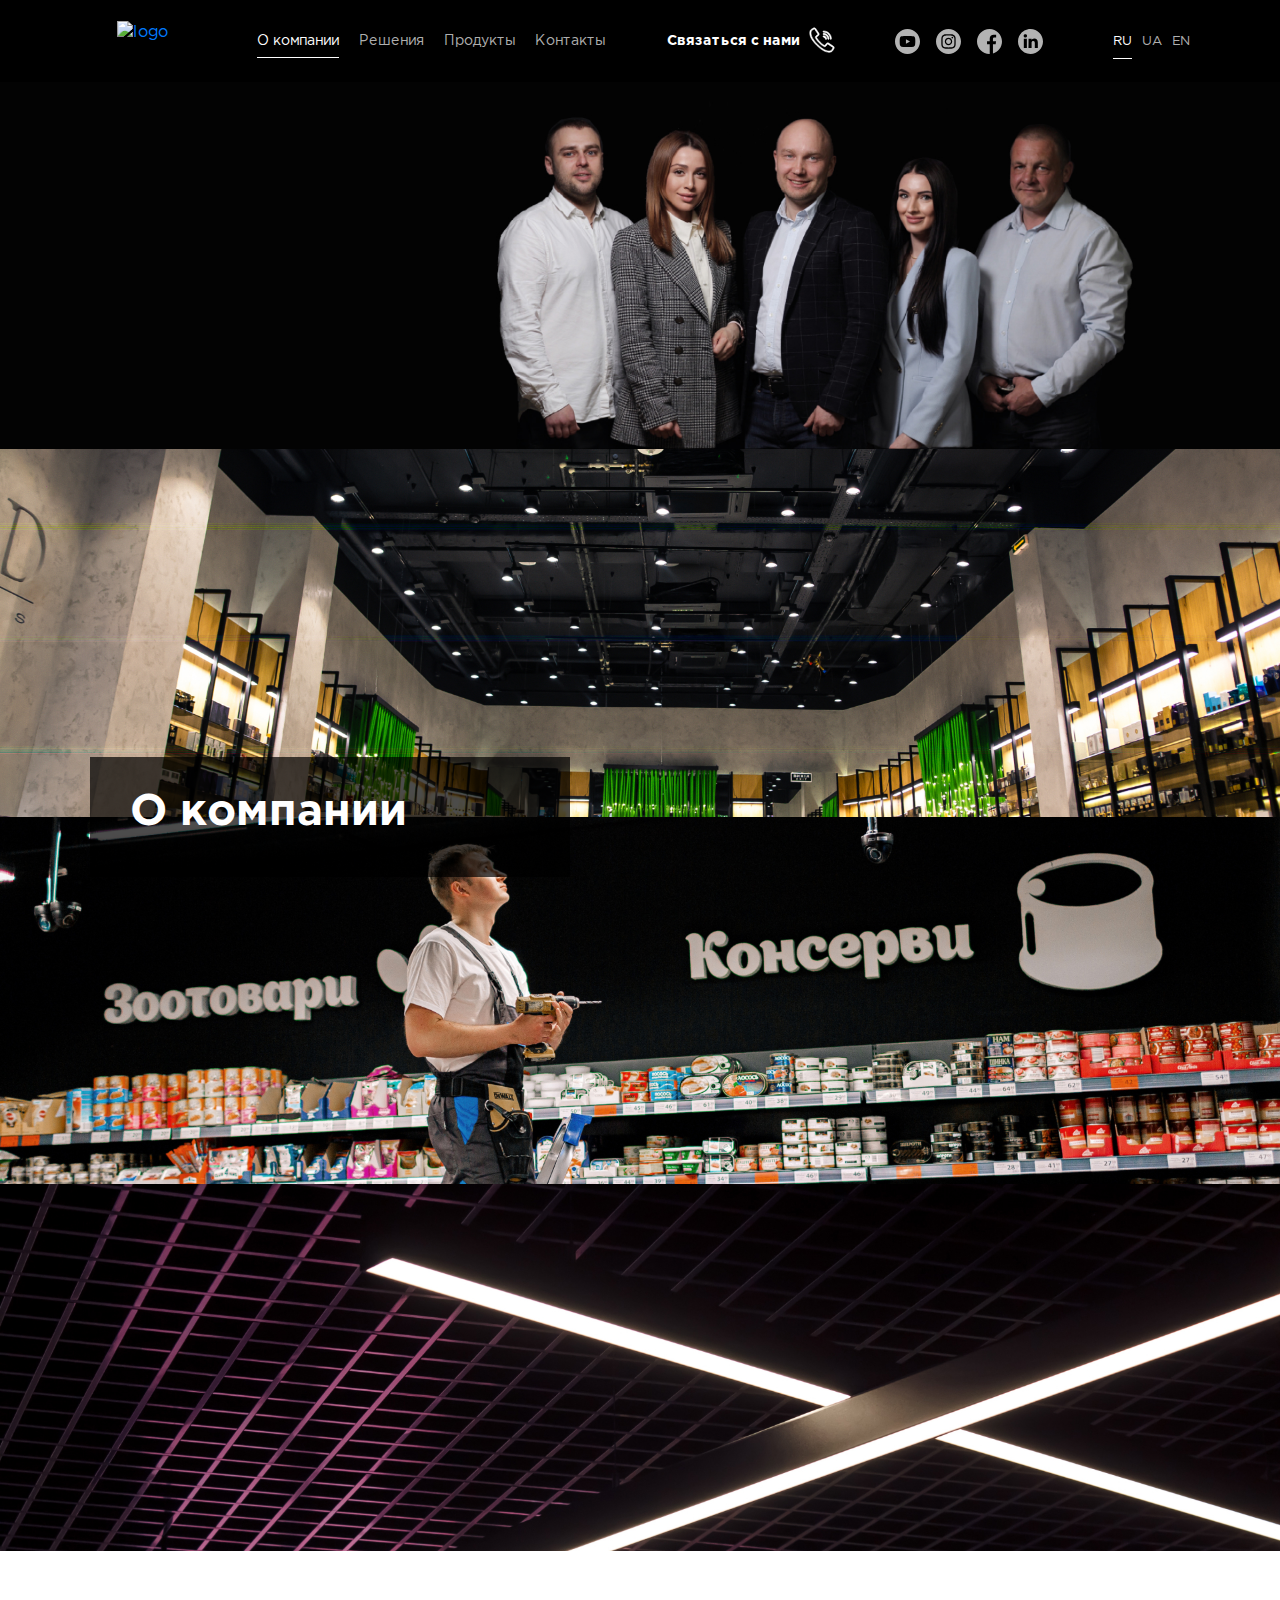
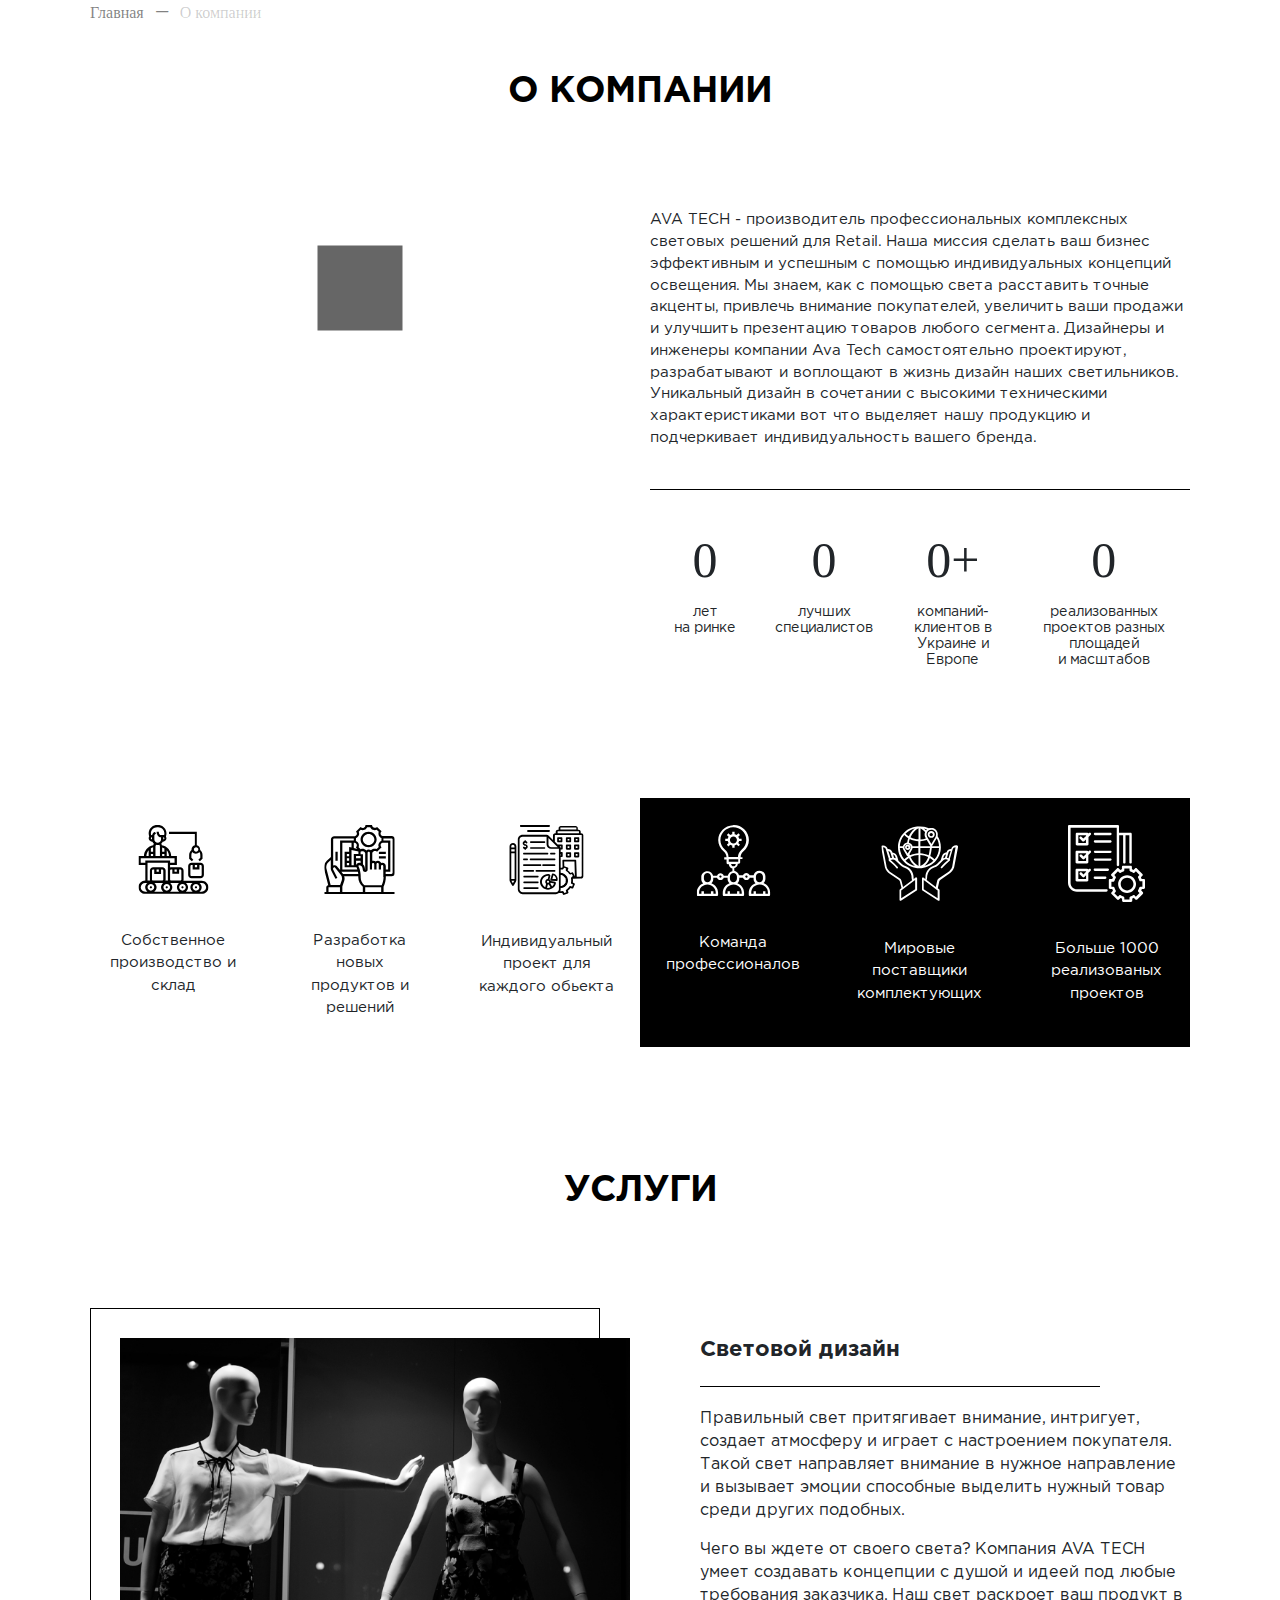
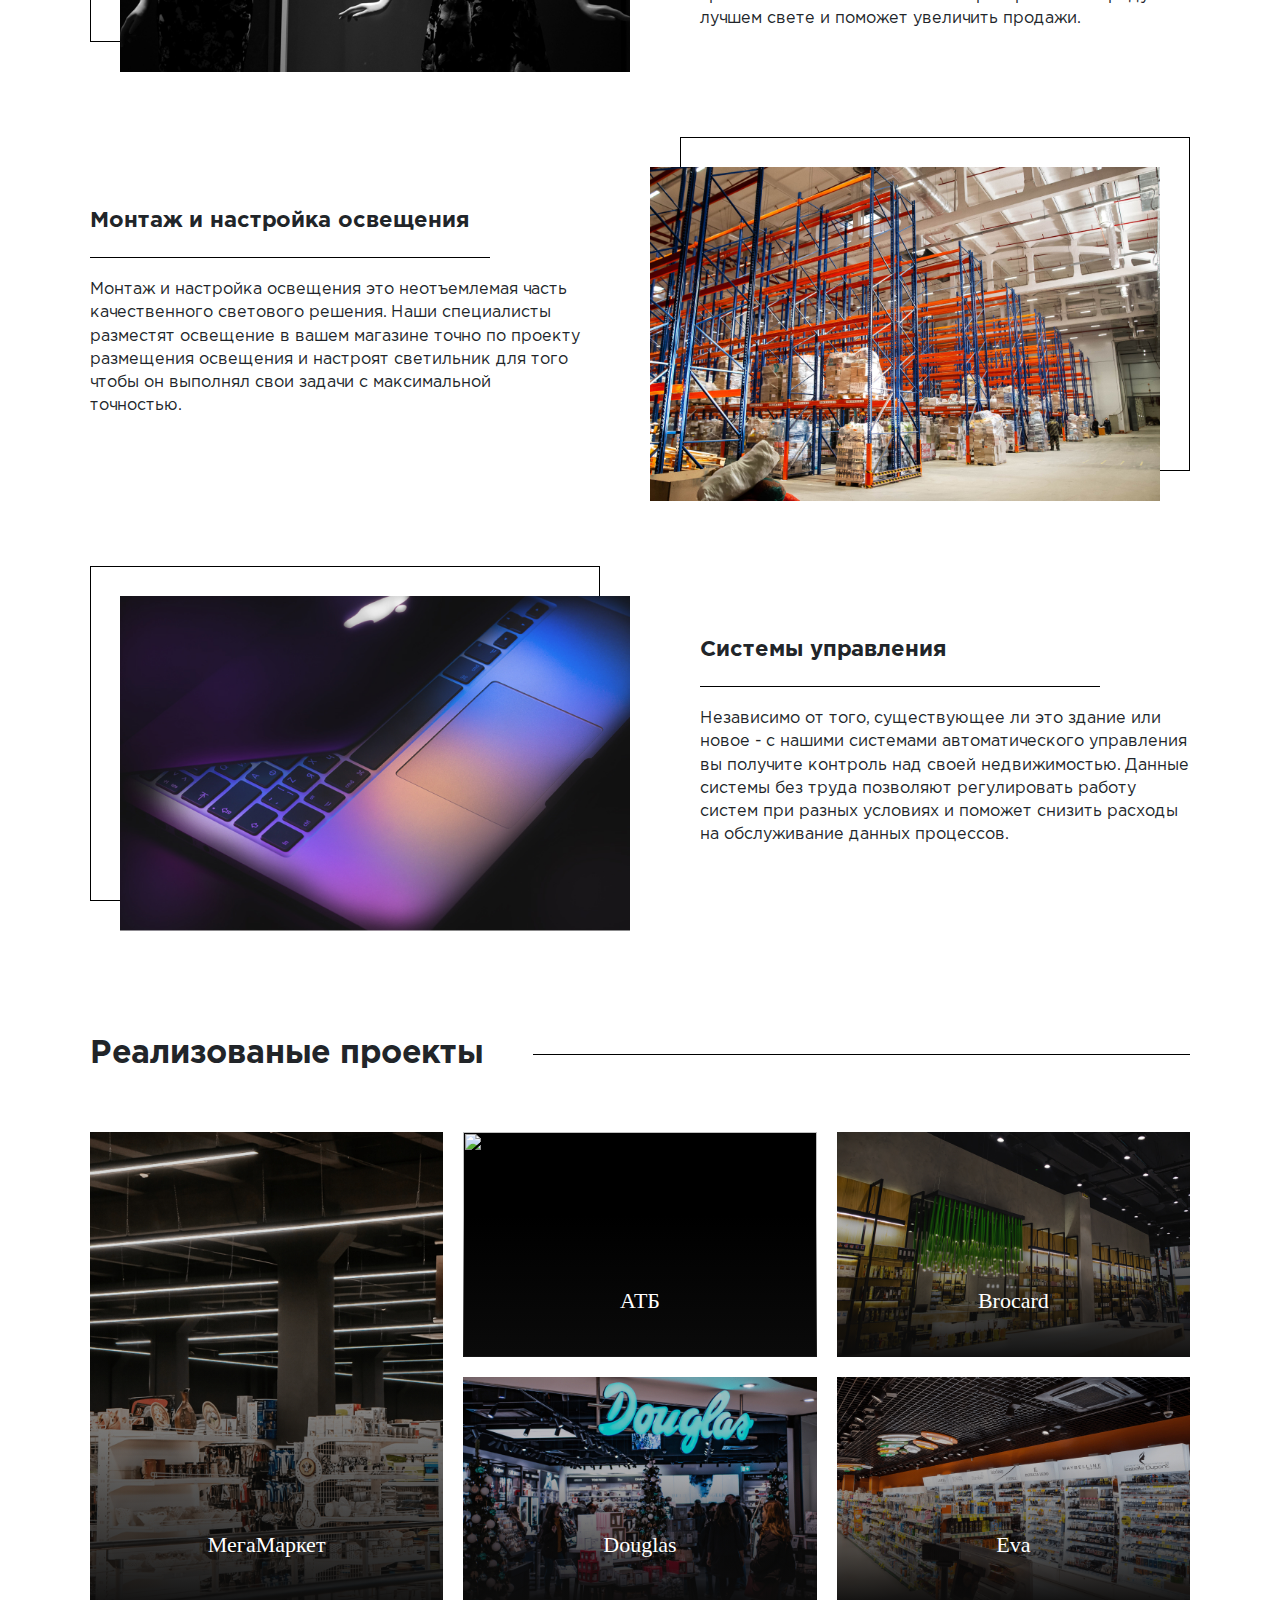
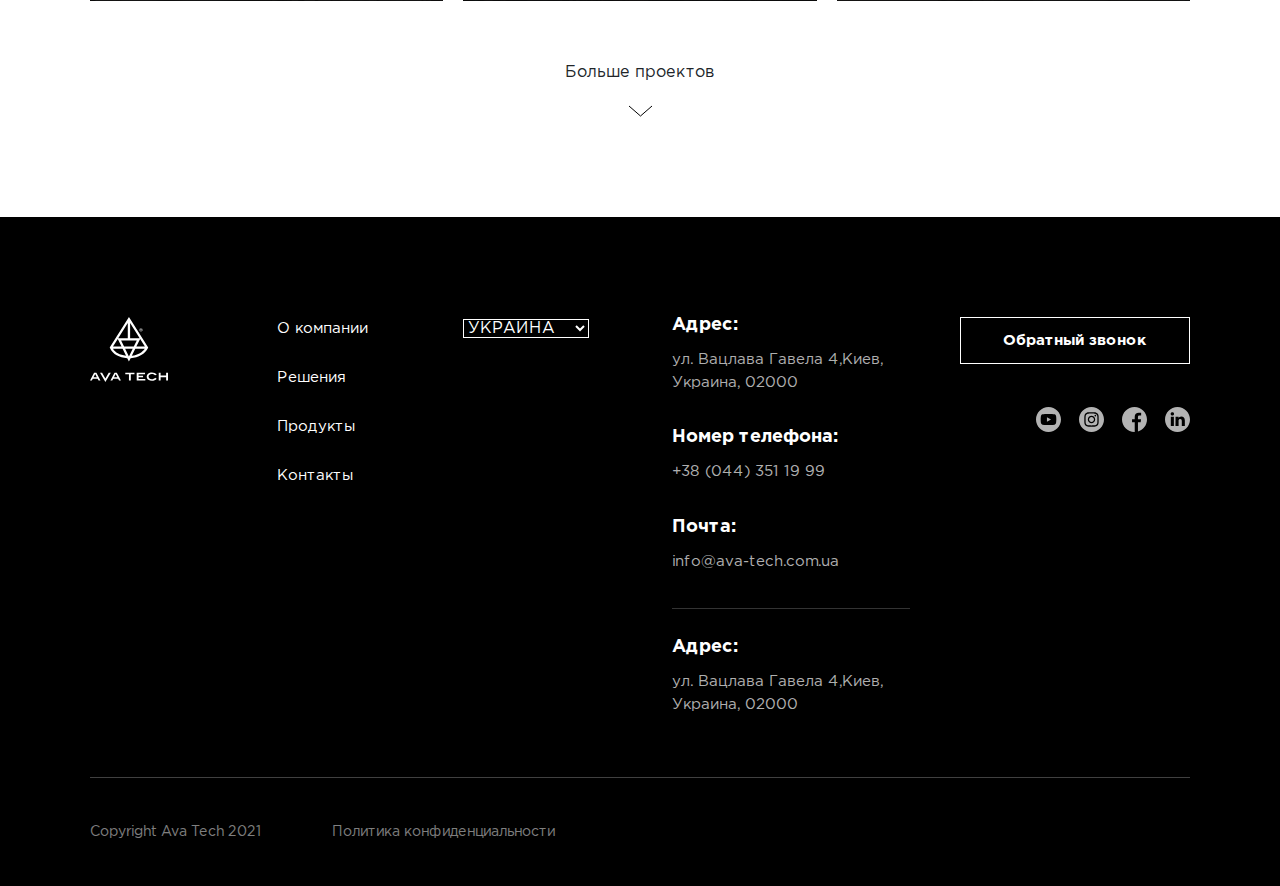
==== commit 5b0369f8: "add favicon" ====
--- a/about.html
+++ b/about.html
@@ -10,6 +10,8 @@
     <!-- <link rel="stylesheet" href="./css/swiper-bundle.css"> -->
     <link rel="stylesheet" href="./css/nice-select.css">
     <link rel="stylesheet" href="./css/main.css">
+    <link rel="icon" href="./img/favicon.png" sizes="32x32" />
+
     <script src="https://unpkg.com/@google/markerclustererplus@4.0.1/dist/markerclustererplus.min.js"></script>
     <script src="https://maps.googleapis.com/maps/api/js?key=AIzaSyApj8qSzyO4DqXeQtFQPKI4mi6p-MBwlpo&libraries=places"></script>
     <title>AvaTech</title>
--- a/css/main.css
+++ b/css/main.css
@@ -551,6 +551,7 @@
   .accordeon-item__title {
     font-size: 18px;
     margin: 30px 0;
+    display: none;
   }
 }
 
@@ -590,6 +591,7 @@
   .accordeon-item__text {
     max-width: none;
     min-width: auto;
+    padding-top: 20px;
   }
 }
 
@@ -727,7 +729,7 @@
   cursor: pointer;
 }
 
-@media (max-width: 991px) {
+@media (max-width: 1200px) {
   .intro__scroll {
     display: none;
   }
@@ -921,12 +923,6 @@
   position: relative;
 }
 
-@media (max-width: 991px) {
-  .intro__conteiner .container {
-    max-width: 90%;
-  }
-}
-
 .intro__conteiner .col-lg-8 {
   position: static;
 }
@@ -1036,7 +1032,7 @@
 }
 
 .intro .slick-navigation .slick-dots li {
-  width: 3px;
+  width: 1px;
   height: 40px;
   background: #fff;
   margin-bottom: 25px;
@@ -1044,7 +1040,7 @@
 }
 
 .intro .slick-navigation .slick-dots li.slick-active {
-  width: 8px;
+  width: 2px;
 }
 
 .reviews {
@@ -1141,7 +1137,7 @@
 
 @media (max-width: 991px) {
   .reviews__slider {
-    width: 380px;
+    width: 320px;
   }
 }
 
@@ -1244,6 +1240,10 @@
   }
 }
 
+.reviews-item__logo img {
+  max-height: 42px;
+}
+
 .reviews-item__link {
   font-size: 13px;
   line-height: 145%;
@@ -1354,892 +1354,6 @@
   100% {
     -webkit-transform: translateY(-10px);
             transform: translateY(-10px);
-  }
-}
-
-.header {
-  height: 100%;
-  display: -webkit-box;
-  display: -ms-flexbox;
-  display: flex;
-  -webkit-box-align: center;
-      -ms-flex-align: center;
-          align-items: center;
-  z-index: 10;
-}
-
-.header_row {
-  display: -webkit-box;
-  display: -ms-flexbox;
-  display: flex;
-  -webkit-box-pack: justify;
-      -ms-flex-pack: justify;
-          justify-content: space-between;
-  -webkit-box-align: center;
-      -ms-flex-align: center;
-          align-items: center;
-}
-
-.header__wrapper {
-  padding: 17px 0;
-  background: #000;
-  position: fixed;
-  left: 0;
-  top: 0;
-  right: 0;
-  z-index: 10;
-  height: 99px;
-}
-
-@media (max-width: 1440px) {
-  .header__wrapper {
-    height: 82px;
-  }
-}
-
-@media (max-width: 767px) {
-  .header__wrapper {
-    height: 75px;
-  }
-}
-
-.header__wrapper.fixed .logo-big {
-  opacity: 1;
-  visibility: visible;
-  -webkit-transform: translateY(0px);
-          transform: translateY(0px);
-}
-
-.header__wrapper.fixed .logo-small {
-  -webkit-transform: translateY(0px);
-          transform: translateY(0px);
-}
-
-.header .row {
-  -webkit-box-align: center;
-      -ms-flex-align: center;
-          align-items: center;
-}
-
-.header__logo {
-  max-width: 105px;
-  text-align: center;
-  display: -webkit-box;
-  display: -ms-flexbox;
-  display: flex;
-  -ms-flex-wrap: wrap;
-      flex-wrap: wrap;
-  -webkit-box-pack: center;
-      -ms-flex-pack: center;
-          justify-content: center;
-  -webkit-transition: .3s;
-  transition: .3s;
-}
-
-@media (max-width: 1200px) {
-  .header__logo {
-    max-width: 85px;
-  }
-}
-
-@media (max-width: 767px) {
-  .header__logo {
-    min-width: auto;
-  }
-}
-
-@media (max-width: 767px) {
-  .header__logo img {
-    min-width: 38px;
-  }
-}
-
-.header__logo .logo-big {
-  -webkit-transform: translateY(-22px);
-          transform: translateY(-22px);
-  -webkit-transition: .3s;
-  transition: .3s;
-  opacity: 0;
-  visibility: hidden;
-}
-
-@media (max-width: 1440px) {
-  .header__logo .logo-big {
-    width: 32px;
-    -webkit-transform: translateY(-20px);
-            transform: translateY(-20px);
-  }
-}
-
-@media (max-width: 767px) {
-  .header__logo .logo-big {
-    display: inline-block;
-    opacity: 1;
-    -webkit-transform: translateY(0);
-            transform: translateY(0);
-    visibility: visible;
-  }
-}
-
-.header__logo .logo-small {
-  width: 105px;
-  max-width: 105px;
-  -webkit-transition: .3s;
-  transition: .3s;
-  -webkit-transform: translateY(-22px);
-          transform: translateY(-22px);
-}
-
-@media (max-width: 1440px) {
-  .header__logo .logo-small {
-    -webkit-transform: translateY(-20px);
-            transform: translateY(-20px);
-  }
-}
-
-@media (max-width: 1200px) {
-  .header__logo .logo-small {
-    width: 85px;
-  }
-}
-
-@media (max-width: 767px) {
-  .header__logo .logo-small {
-    display: none;
-    opacity: 0;
-    visibility: hidden;
-  }
-}
-
-@media (max-width: 991px) {
-  .header__menu {
-    padding: 0;
-  }
-}
-
-@media (max-width: 1440px) {
-  .header__menu {
-    padding-right: 0;
-  }
-}
-
-@media (max-width: 991px) {
-  .header__menu-wrap {
-    position: fixed;
-    min-height: calc( 100vh - 82px);
-    left: 0;
-    bottom: 0;
-    right: 0;
-    top: 82px;
-    -webkit-box-flex: 0;
-        -ms-flex: 0 0 100%;
-            flex: 0 0 100%;
-    max-width: 100%;
-    background: #000;
-    overflow: scroll;
-    overflow-x: auto;
-    -webkit-transform: translateX(100%);
-            transform: translateX(100%);
-    -webkit-transition: 1s;
-    transition: 1s;
-    padding: 0 20px;
-  }
-  .header__menu-wrap.active {
-    -webkit-transform: translateX(0%);
-            transform: translateX(0%);
-  }
-}
-
-@media (max-width: 767px) {
-  .header__menu-wrap {
-    min-height: calc( 100vh - 75px);
-    top: 75px;
-    padding: 0 10px;
-  }
-}
-
-.header__menu ul {
-  display: -webkit-box;
-  display: -ms-flexbox;
-  display: flex;
-  -webkit-box-align: center;
-      -ms-flex-align: center;
-          align-items: center;
-  -ms-flex-pack: distribute;
-      justify-content: space-around;
-  list-style: none;
-  padding: 0;
-  margin: 0;
-  height: 100%;
-}
-
-@media (max-width: 991px) {
-  .header__menu ul {
-    -webkit-box-orient: vertical;
-    -webkit-box-direction: normal;
-        -ms-flex-direction: column;
-            flex-direction: column;
-    -webkit-box-align: start;
-        -ms-flex-align: start;
-            align-items: flex-start;
-    padding-top: 70px;
-    margin-bottom: 60px;
-  }
-}
-
-.header__menu ul li {
-  position: relative;
-  padding: 0 25px;
-  display: -webkit-box;
-  display: -ms-flexbox;
-  display: flex;
-}
-
-@media (max-width: 1485px) {
-  .header__menu ul li {
-    padding: 0 10px;
-  }
-}
-
-@media (max-width: 1200px) {
-  .header__menu ul li {
-    padding: 0 10px;
-  }
-}
-
-@media (max-width: 991px) {
-  .header__menu ul li {
-    margin-bottom: 30px;
-    padding: 0 10px;
-  }
-}
-
-.header__menu ul li a {
-  color: #fff;
-  position: relative;
-  white-space: nowrap;
-}
-
-@media (max-width: 1440px) {
-  .header__menu ul li a {
-    font-size: 14px;
-  }
-}
-
-@media (max-width: 1200px) {
-  .header__menu ul li a {
-    font-size: 13px;
-  }
-}
-
-@media (max-width: 991px) {
-  .header__menu ul li a {
-    font-size: 18px;
-    font-family: gpm;
-  }
-}
-
-.header__menu ul li a::after {
-  content: "";
-  position: absolute;
-  width: 0;
-  height: 1px;
-  display: block;
-  right: 0;
-  bottom: -6px;
-  background: #fff;
-  transition: width .3s ease;
-  -webkit-transition: width .3s ease;
-}
-
-@media (max-width: 1200px) {
-  .header__menu ul li a::after {
-    bottom: -3px;
-  }
-}
-
-.header__menu ul li a:hover::after {
-  width: 100%;
-  left: 0;
-  background: #ffffff;
-}
-
-.header__menu ul li.current-menu-item a {
-  color: #fff;
-}
-
-.header__menu ul li.current-menu-item a::after {
-  width: 100%;
-  left: 0;
-  background: #ffffff;
-}
-
-.header__menu ul li a {
-  -webkit-transition: 0.3s;
-  transition: 0.3s;
-  text-decoration: none;
-  color: rgba(255, 255, 255, 0.7);
-}
-
-.header__contacts {
-  display: -webkit-box;
-  display: -ms-flexbox;
-  display: flex;
-  -webkit-box-align: center;
-      -ms-flex-align: center;
-          align-items: center;
-  -webkit-box-pack: justify;
-      -ms-flex-pack: justify;
-          justify-content: space-between;
-  height: 100%;
-  padding-left: 60px;
-}
-
-@media (max-width: 1200px) {
-  .header__contacts {
-    padding-left: 30px;
-  }
-}
-
-@media (max-width: 991px) {
-  .header__contacts {
-    padding-left: 0;
-    -webkit-box-pack: center;
-        -ms-flex-pack: center;
-            justify-content: center;
-    padding-right: 17%;
-  }
-}
-
-.header .burger-menu {
-  display: none;
-}
-
-@media (max-width: 991px) {
-  .header .burger-menu {
-    display: block;
-  }
-}
-
-.header .burger-menu .burger-menu_close {
-  display: none;
-}
-
-.header .burger-menu.active .burger-menu_close {
-  display: inline-block;
-}
-
-.header .burger-menu.active .burger-menu_open {
-  display: none;
-}
-
-.header__phone {
-  color: #fff;
-  font-family: gpb;
-}
-
-.header__phone img {
-  -webkit-animation: phone-animate 2s  infinite ease-in-out;
-          animation: phone-animate 2s  infinite ease-in-out;
-  margin-left: 5px;
-}
-
-@media (max-width: 1440px) {
-  .header__phone {
-    font-size: 14px;
-  }
-}
-
-@media (max-width: 1200px) {
-  .header__phone {
-    font-size: 13px;
-  }
-}
-
-.header__soc {
-  display: -webkit-box;
-  display: -ms-flexbox;
-  display: flex;
-}
-
-@media (max-width: 991px) {
-  .header__soc {
-    display: none;
-  }
-}
-
-.header__soc a {
-  margin: 0 8px;
-}
-
-@media (max-width: 1200px) {
-  .header__soc a {
-    margin: 0 4px;
-  }
-}
-
-.header__soc a img {
-  display: -webkit-box;
-  display: -ms-flexbox;
-  display: flex;
-  -webkit-box-pack: center;
-      -ms-flex-pack: center;
-          justify-content: center;
-  opacity: 0.7;
-  -webkit-transition: 0.3s;
-  transition: 0.3s;
-}
-
-@media (max-width: 1200px) {
-  .header__soc a img {
-    max-width: 22px;
-  }
-}
-
-.header__soc a img:hover {
-  opacity: 1;
-}
-
-.header__soc_mob {
-  display: none;
-}
-
-@media (max-width: 991px) {
-  .header__soc_mob {
-    padding-left: 10px;
-    display: -webkit-box;
-    display: -ms-flexbox;
-    display: flex;
-    margin-bottom: 58px;
-  }
-}
-
-.header__soc_mob a {
-  margin-right: 17px;
-}
-
-.header__soc_mob a img {
-  display: -webkit-box;
-  display: -ms-flexbox;
-  display: flex;
-  -webkit-box-pack: center;
-      -ms-flex-pack: center;
-          justify-content: center;
-  opacity: 0.7;
-  -webkit-transition: 0.3s;
-  transition: 0.3s;
-}
-
-.header__soc_mob a img:hover {
-  opacity: 1;
-}
-
-@media (max-width: 991px) {
-  .header__lang {
-    display: none;
-  }
-}
-
-.header__lang ul {
-  display: -webkit-box;
-  display: -ms-flexbox;
-  display: flex;
-  list-style: none;
-  padding: 0;
-  margin: 0;
-}
-
-.header__lang ul li {
-  margin-left: 10px;
-  position: relative;
-}
-
-@media (max-width: 1200px) {
-  .header__lang ul li {
-    margin-left: 7px;
-  }
-}
-
-.header__lang ul li::after {
-  content: "";
-  position: absolute;
-  width: 0;
-  height: 1px;
-  display: block;
-  right: 0;
-  bottom: -6px;
-  background: #fff;
-  transition: width .3s ease;
-  -webkit-transition: width .3s ease;
-}
-
-@media (max-width: 1200px) {
-  .header__lang ul li::after {
-    bottom: -3px;
-  }
-}
-
-.header__lang ul li:hover::after {
-  width: 100%;
-  left: 0;
-  background: #ffffff;
-}
-
-.header__lang ul li:hover a {
-  color: #fff;
-}
-
-.header__lang ul li.current-lang::after {
-  width: 100%;
-  left: 0;
-  background: #ffffff;
-}
-
-.header__lang ul li.current-lang a {
-  color: #fff;
-}
-
-.header__lang ul li a {
-  -webkit-transition: .3s;
-  transition: .3s;
-  text-decoration: none;
-  color: rgba(255, 255, 255, 0.7);
-}
-
-@media (max-width: 1440px) {
-  .header__lang ul li a {
-    font-size: 13px;
-  }
-}
-
-@media (max-width: 1200px) {
-  .header__lang ul li a {
-    font-size: 12px;
-  }
-}
-
-.header__lang_mob {
-  padding-bottom: 60px;
-  display: none;
-}
-
-@media (max-width: 991px) {
-  .header__lang_mob {
-    display: block;
-  }
-}
-
-.header__lang_mob ul {
-  display: -webkit-box;
-  display: -ms-flexbox;
-  display: flex;
-  list-style: none;
-  padding: 0;
-  margin: 0;
-}
-
-.header__lang_mob ul li {
-  margin-left: 10px;
-  position: relative;
-}
-
-.header__lang_mob ul li::after {
-  content: "";
-  position: absolute;
-  width: 0;
-  height: 1px;
-  display: block;
-  right: 0;
-  bottom: -6px;
-  background: #fff;
-  transition: width .3s ease;
-  -webkit-transition: width .3s ease;
-}
-
-.header__lang_mob ul li:hover::after {
-  width: 100%;
-  left: 0;
-  background: #ffffff;
-}
-
-.header__lang_mob ul li:hover a {
-  color: #fff;
-}
-
-.header__lang_mob ul li.current-lang::after {
-  width: 100%;
-  left: 0;
-  background: #ffffff;
-}
-
-.header__lang_mob ul li.current-lang a {
-  color: #fff;
-}
-
-.header__lang_mob ul li a {
-  -webkit-transition: .3s;
-  transition: .3s;
-  text-decoration: none;
-  color: rgba(255, 255, 255, 0.7);
-}
-
-@-webkit-keyframes phone-animate {
-  0% {
-    -webkit-transform: rotate(0);
-            transform: rotate(0);
-  }
-  10% {
-    -webkit-transform: rotate(-15deg);
-            transform: rotate(-15deg);
-  }
-  20% {
-    -webkit-transform: rotate(15deg);
-            transform: rotate(15deg);
-  }
-  30% {
-    -webkit-transform: rotate(-15deg);
-            transform: rotate(-15deg);
-  }
-  40% {
-    -webkit-transform: rotate(15deg);
-            transform: rotate(15deg);
-  }
-  50% {
-    -webkit-transform: rotate(0);
-            transform: rotate(0);
-  }
-  100% {
-    -webkit-transform: rotate(0);
-            transform: rotate(0);
-  }
-}
-
-@keyframes phone-animate {
-  0% {
-    -webkit-transform: rotate(0);
-            transform: rotate(0);
-  }
-  10% {
-    -webkit-transform: rotate(-15deg);
-            transform: rotate(-15deg);
-  }
-  20% {
-    -webkit-transform: rotate(15deg);
-            transform: rotate(15deg);
-  }
-  30% {
-    -webkit-transform: rotate(-15deg);
-            transform: rotate(-15deg);
-  }
-  40% {
-    -webkit-transform: rotate(15deg);
-            transform: rotate(15deg);
-  }
-  50% {
-    -webkit-transform: rotate(0);
-            transform: rotate(0);
-  }
-  100% {
-    -webkit-transform: rotate(0);
-            transform: rotate(0);
-  }
-}
-
-@-webkit-keyframes ring {
-  0% {
-    -webkit-transform: rotate(0);
-    transform: rotate(0);
-  }
-  1% {
-    -webkit-transform: rotate(30deg);
-    transform: rotate(30deg);
-  }
-  3% {
-    -webkit-transform: rotate(-28deg);
-    transform: rotate(-28deg);
-  }
-  5% {
-    -webkit-transform: rotate(34deg);
-    transform: rotate(34deg);
-  }
-  7% {
-    -webkit-transform: rotate(-32deg);
-    transform: rotate(-32deg);
-  }
-  9% {
-    -webkit-transform: rotate(30deg);
-    transform: rotate(30deg);
-  }
-  11% {
-    -webkit-transform: rotate(-28deg);
-    transform: rotate(-28deg);
-  }
-  13% {
-    -webkit-transform: rotate(26deg);
-    transform: rotate(26deg);
-  }
-  15% {
-    -webkit-transform: rotate(-24deg);
-    transform: rotate(-24deg);
-  }
-  17% {
-    -webkit-transform: rotate(22deg);
-    transform: rotate(22deg);
-  }
-  19% {
-    -webkit-transform: rotate(-20deg);
-    transform: rotate(-20deg);
-  }
-  21% {
-    -webkit-transform: rotate(18deg);
-    transform: rotate(18deg);
-  }
-  23% {
-    -webkit-transform: rotate(-16deg);
-    transform: rotate(-16deg);
-  }
-  25% {
-    -webkit-transform: rotate(14deg);
-    transform: rotate(14deg);
-  }
-  27% {
-    -webkit-transform: rotate(-12deg);
-    transform: rotate(-12deg);
-  }
-  29% {
-    -webkit-transform: rotate(10deg);
-    transform: rotate(10deg);
-  }
-  31% {
-    -webkit-transform: rotate(-8deg);
-    transform: rotate(-8deg);
-  }
-  33% {
-    -webkit-transform: rotate(6deg);
-    transform: rotate(6deg);
-  }
-  35% {
-    -webkit-transform: rotate(-4deg);
-    transform: rotate(-4deg);
-  }
-  37% {
-    -webkit-transform: rotate(2deg);
-    transform: rotate(2deg);
-  }
-  39% {
-    -webkit-transform: rotate(-1deg);
-    transform: rotate(-1deg);
-  }
-  41% {
-    -webkit-transform: rotate(1deg);
-    transform: rotate(1deg);
-  }
-  43% {
-    -webkit-transform: rotate(0);
-    transform: rotate(0);
-  }
-  100% {
-    -webkit-transform: rotate(0);
-    transform: rotate(0);
-  }
-}
-
-@keyframes ring {
-  0% {
-    -webkit-transform: rotate(0);
-    transform: rotate(0);
-  }
-  1% {
-    -webkit-transform: rotate(30deg);
-    transform: rotate(30deg);
-  }
-  3% {
-    -webkit-transform: rotate(-28deg);
-    transform: rotate(-28deg);
-  }
-  5% {
-    -webkit-transform: rotate(34deg);
-    transform: rotate(34deg);
-  }
-  7% {
-    -webkit-transform: rotate(-32deg);
-    transform: rotate(-32deg);
-  }
-  9% {
-    -webkit-transform: rotate(30deg);
-    transform: rotate(30deg);
-  }
-  11% {
-    -webkit-transform: rotate(-28deg);
-    transform: rotate(-28deg);
-  }
-  13% {
-    -webkit-transform: rotate(26deg);
-    transform: rotate(26deg);
-  }
-  15% {
-    -webkit-transform: rotate(-24deg);
-    transform: rotate(-24deg);
-  }
-  17% {
-    -webkit-transform: rotate(22deg);
-    transform: rotate(22deg);
-  }
-  19% {
-    -webkit-transform: rotate(-20deg);
-    transform: rotate(-20deg);
-  }
-  21% {
-    -webkit-transform: rotate(18deg);
-    transform: rotate(18deg);
-  }
-  23% {
-    -webkit-transform: rotate(-16deg);
-    transform: rotate(-16deg);
-  }
-  25% {
-    -webkit-transform: rotate(14deg);
-    transform: rotate(14deg);
-  }
-  27% {
-    -webkit-transform: rotate(-12deg);
-    transform: rotate(-12deg);
-  }
-  29% {
-    -webkit-transform: rotate(10deg);
-    transform: rotate(10deg);
-  }
-  31% {
-    -webkit-transform: rotate(-8deg);
-    transform: rotate(-8deg);
-  }
-  33% {
-    -webkit-transform: rotate(6deg);
-    transform: rotate(6deg);
-  }
-  35% {
-    -webkit-transform: rotate(-4deg);
-    transform: rotate(-4deg);
-  }
-  37% {
-    -webkit-transform: rotate(2deg);
-    transform: rotate(2deg);
-  }
-  39% {
-    -webkit-transform: rotate(-1deg);
-    transform: rotate(-1deg);
-  }
-  41% {
-    -webkit-transform: rotate(1deg);
-    transform: rotate(1deg);
-  }
-  43% {
-    -webkit-transform: rotate(0);
-    transform: rotate(0);
-  }
-  100% {
-    -webkit-transform: rotate(0);
-    transform: rotate(0);
   }
 }
 
@@ -3152,6 +2266,13 @@
 
 .products__more-btn svg {
   margin-top: 20px;
+  -webkit-transition: .3s;
+  transition: .3s;
+}
+
+.products__more-btn:hover svg {
+  -webkit-transform: translateY(10px);
+          transform: translateY(10px);
 }
 
 .product {
@@ -3295,7 +2416,7 @@
   padding-right: 60px;
 }
 
-@media (max-width: 991px) {
+@media (max-width: 1200px) {
   .findstore__filter {
     padding-right: 0;
   }
@@ -3395,7 +2516,8 @@
 
 @media (max-width: 1440px) {
   .findstore__shops {
-    height: 640px;
+    height: 555px;
+    margin-bottom: 30px;
   }
 }
 
@@ -3535,6 +2657,1248 @@
 
 .breadcrumbs-wrapper {
   padding-top: 50px;
+}
+
+.about-intro {
+  position: relative;
+  margin-bottom: 50px;
+}
+
+@media (max-width: 991px) {
+  .about-intro__slider .about-intro-slide img {
+    min-height: 230px;
+    -o-object-fit: cover;
+       object-fit: cover;
+  }
+}
+
+.about-intro__container {
+  position: absolute;
+  left: 0;
+  right: 0;
+  top: 0;
+  bottom: 0;
+  display: -webkit-box;
+  display: -ms-flexbox;
+  display: flex;
+  -webkit-box-align: center;
+      -ms-flex-align: center;
+          align-items: center;
+}
+
+.about-intro__container .container {
+  position: relative;
+}
+
+.about-intro__container .slick-navigation {
+  position: absolute;
+  z-index: 3;
+  right: 15px;
+  top: 50%;
+  -webkit-transform: translateY(-50%);
+          transform: translateY(-50%);
+}
+
+@media (max-width: 991px) {
+  .about-intro__container .slick-navigation {
+    display: none;
+  }
+}
+
+.about-intro__container .slick-navigation button {
+  display: none;
+}
+
+.about-intro__container .slick-navigation .slick-dots {
+  list-style: none;
+  display: -webkit-box;
+  display: -ms-flexbox;
+  display: flex;
+  -webkit-box-orient: vertical;
+  -webkit-box-direction: normal;
+      -ms-flex-direction: column;
+          flex-direction: column;
+  -webkit-box-align: end;
+      -ms-flex-align: end;
+          align-items: flex-end;
+}
+
+.about-intro__container .slick-navigation .slick-dots li {
+  width: 1px;
+  height: 30px;
+  background: #fff;
+  margin-bottom: 25px;
+  cursor: pointer;
+  -webkit-box-shadow: 0px 0px 8px 0px #000;
+          box-shadow: 0px 0px 8px 0px #000;
+}
+
+.about-intro__container .slick-navigation .slick-dots li.slick-active {
+  width: 2px;
+}
+
+.about-intro__title {
+  background: rgba(0, 0, 0, 0.7);
+  display: inline-block;
+  padding: 40px;
+  min-width: 480px;
+}
+
+@media (max-width: 991px) {
+  .about-intro__title {
+    min-width: auto;
+    padding: 20px;
+  }
+}
+
+.about-intro__title h1 {
+  color: #fff;
+  font-family: gpb;
+  font-size: 64px;
+  line-height: 61px;
+}
+
+@media (max-width: 1600px) {
+  .about-intro__title h1 {
+    font-size: 54px;
+    line-height: 32px;
+  }
+}
+
+@media (max-width: 1440px) {
+  .about-intro__title h1 {
+    font-size: 44px;
+    line-height: 32px;
+  }
+}
+
+@media (max-width: 991px) {
+  .about-intro__title h1 {
+    font-size: 30px;
+    line-height: 32px;
+  }
+}
+
+@media (max-width: 767px) {
+  .about-intro__title h1 {
+    font-size: 22px;
+    line-height: 22px;
+  }
+}
+
+.about-intro__subtitle {
+  margin-top: 15px;
+  color: #fff;
+}
+
+.about-services {
+  padding-bottom: 35px;
+}
+
+@media (max-width: 767px) {
+  .about-services {
+    padding-bottom: 25px;
+  }
+}
+
+.about-services .about-service {
+  margin-bottom: 65px;
+}
+
+@media (max-width: 991px) {
+  .about-services .about-service {
+    margin-bottom: 40px;
+  }
+}
+
+@media (max-width: 767px) {
+  .about-services .about-service {
+    margin-bottom: 25px;
+  }
+}
+
+.about-services .about-service__img {
+  padding-top: 30px;
+  padding-left: 30px;
+  position: relative;
+}
+
+@media (max-width: 991px) {
+  .about-services .about-service__img {
+    margin-bottom: 30px;
+  }
+}
+
+@media (max-width: 767px) {
+  .about-services .about-service__img {
+    padding-top: 20px;
+    padding-left: 20px;
+  }
+}
+
+.about-services .about-service__img::after {
+  content: '';
+  display: block;
+  border: 1px solid #000;
+  position: absolute;
+  top: 0;
+  left: 0;
+  right: 30px;
+  bottom: 30px;
+  z-index: 1;
+}
+
+@media (max-width: 767px) {
+  .about-services .about-service__img::after {
+    right: 20px;
+    bottom: 20px;
+  }
+}
+
+.about-services .about-service__img img {
+  position: relative;
+  z-index: 2;
+  width: 100%;
+}
+
+.about-services .about-service__content {
+  height: 100%;
+  display: -webkit-box;
+  display: -ms-flexbox;
+  display: flex;
+  -webkit-box-orient: vertical;
+  -webkit-box-direction: normal;
+      -ms-flex-direction: column;
+          flex-direction: column;
+  -webkit-box-pack: center;
+      -ms-flex-pack: center;
+          justify-content: center;
+  padding-left: 80px;
+}
+
+@media (max-width: 1440px) {
+  .about-services .about-service__content {
+    padding-left: 50px;
+  }
+}
+
+@media (max-width: 1200px) {
+  .about-services .about-service__content {
+    padding-left: 20px;
+  }
+}
+
+@media (max-width: 991px) {
+  .about-services .about-service__content {
+    padding-right: 30px;
+    padding-left: 30px;
+  }
+}
+
+@media (max-width: 767px) {
+  .about-services .about-service__content {
+    padding-right: 0px;
+    padding-left: 0px;
+  }
+}
+
+.about-services .about-service__title {
+  font-size: 24px;
+  line-height: 140%;
+  font-family: gpb;
+  padding-bottom: 30px;
+  max-width: 400px;
+  border-bottom: 1px solid #000;
+  margin-bottom: 30px;
+}
+
+@media (max-width: 1440px) {
+  .about-services .about-service__title {
+    margin-bottom: 20px;
+    padding-bottom: 20px;
+    font-size: 22px;
+  }
+}
+
+@media (max-width: 767px) {
+  .about-services .about-service__title {
+    font-size: 16px;
+  }
+}
+
+.about-services .about-service__text p {
+  font-size: 16px;
+  line-height: 145%;
+  margin-bottom: 25px;
+}
+
+@media (max-width: 1440px) {
+  .about-services .about-service__text p {
+    margin-bottom: 15px;
+  }
+}
+
+@media (max-width: 767px) {
+  .about-services .about-service__text p {
+    font-size: 14px;
+  }
+}
+
+.about-services .about-service:nth-child(even) .row {
+  -webkit-box-orient: horizontal;
+  -webkit-box-direction: reverse;
+      -ms-flex-direction: row-reverse;
+          flex-direction: row-reverse;
+}
+
+.about-services .about-service:nth-child(even) .about-service__content {
+  padding-left: 0;
+  padding-right: 80px;
+}
+
+@media (max-width: 1440px) {
+  .about-services .about-service:nth-child(even) .about-service__content {
+    padding-right: 50px;
+  }
+}
+
+@media (max-width: 1200px) {
+  .about-services .about-service:nth-child(even) .about-service__content {
+    padding-right: 20px;
+  }
+}
+
+@media (max-width: 991px) {
+  .about-services .about-service:nth-child(even) .about-service__content {
+    padding-right: 30px;
+    padding-left: 30px;
+  }
+}
+
+@media (max-width: 767px) {
+  .about-services .about-service:nth-child(even) .about-service__content {
+    padding-right: 0px;
+    padding-left: 0px;
+  }
+}
+
+.about-services .about-service:nth-child(even) .about-service__img {
+  padding-top: 30px;
+  padding-left: 0;
+  padding-right: 30px;
+}
+
+@media (max-width: 767px) {
+  .about-services .about-service:nth-child(even) .about-service__img {
+    padding-top: 20px;
+    padding-right: 20px;
+  }
+}
+
+.about-services .about-service:nth-child(even) .about-service__img::after {
+  content: '';
+  display: block;
+  border: 1px solid #000;
+  position: absolute;
+  top: 0;
+  left: 30px;
+  right: 0;
+  bottom: 30px;
+  z-index: 1;
+}
+
+@media (max-width: 767px) {
+  .about-services .about-service:nth-child(even) .about-service__img::after {
+    bottom: 20px;
+    left: 20px;
+  }
+}
+
+.header {
+  height: 100%;
+  display: -webkit-box;
+  display: -ms-flexbox;
+  display: flex;
+  -webkit-box-align: center;
+      -ms-flex-align: center;
+          align-items: center;
+  z-index: 10;
+}
+
+.header_row {
+  display: -webkit-box;
+  display: -ms-flexbox;
+  display: flex;
+  -webkit-box-pack: justify;
+      -ms-flex-pack: justify;
+          justify-content: space-between;
+  -webkit-box-align: center;
+      -ms-flex-align: center;
+          align-items: center;
+}
+
+.header__wrapper {
+  padding: 17px 0;
+  background: #000;
+  position: fixed;
+  left: 0;
+  top: 0;
+  right: 0;
+  z-index: 10;
+  height: 99px;
+}
+
+@media (max-width: 1440px) {
+  .header__wrapper {
+    height: 82px;
+  }
+}
+
+@media (max-width: 767px) {
+  .header__wrapper {
+    height: 75px;
+  }
+}
+
+.header__wrapper.fixed .logo-big {
+  opacity: 1;
+  visibility: visible;
+  -webkit-transform: translateY(0px);
+          transform: translateY(0px);
+}
+
+.header__wrapper.fixed .logo-small {
+  -webkit-transform: translateY(0px);
+          transform: translateY(0px);
+}
+
+.header .row {
+  -webkit-box-align: center;
+      -ms-flex-align: center;
+          align-items: center;
+}
+
+.header__logo {
+  max-width: 105px;
+  text-align: center;
+  display: -webkit-box;
+  display: -ms-flexbox;
+  display: flex;
+  -ms-flex-wrap: wrap;
+      flex-wrap: wrap;
+  -webkit-box-pack: center;
+      -ms-flex-pack: center;
+          justify-content: center;
+  -webkit-transition: .3s;
+  transition: .3s;
+}
+
+@media (max-width: 1200px) {
+  .header__logo {
+    max-width: 85px;
+  }
+}
+
+@media (max-width: 767px) {
+  .header__logo {
+    min-width: auto;
+  }
+}
+
+@media (max-width: 767px) {
+  .header__logo img {
+    min-width: 38px;
+  }
+}
+
+.header__logo .logo-big {
+  -webkit-transform: translateY(-22px);
+          transform: translateY(-22px);
+  -webkit-transition: .3s;
+  transition: .3s;
+  opacity: 0;
+  visibility: hidden;
+}
+
+@media (max-width: 1440px) {
+  .header__logo .logo-big {
+    width: 32px;
+    -webkit-transform: translateY(-20px);
+            transform: translateY(-20px);
+  }
+}
+
+@media (max-width: 767px) {
+  .header__logo .logo-big {
+    display: inline-block;
+    opacity: 1;
+    -webkit-transform: translateY(0);
+            transform: translateY(0);
+    visibility: visible;
+  }
+}
+
+.header__logo .logo-small {
+  width: 105px;
+  max-width: 105px;
+  -webkit-transition: .3s;
+  transition: .3s;
+  -webkit-transform: translateY(-22px);
+          transform: translateY(-22px);
+}
+
+@media (max-width: 1440px) {
+  .header__logo .logo-small {
+    -webkit-transform: translateY(-20px);
+            transform: translateY(-20px);
+  }
+}
+
+@media (max-width: 1200px) {
+  .header__logo .logo-small {
+    width: 85px;
+  }
+}
+
+@media (max-width: 767px) {
+  .header__logo .logo-small {
+    display: none;
+    opacity: 0;
+    visibility: hidden;
+  }
+}
+
+@media (max-width: 991px) {
+  .header__menu {
+    padding: 0;
+  }
+}
+
+@media (max-width: 1440px) {
+  .header__menu {
+    padding-right: 0;
+  }
+}
+
+@media (max-width: 991px) {
+  .header__menu-wrap {
+    position: fixed;
+    min-height: calc( 100vh - 82px);
+    left: 0;
+    bottom: 0;
+    right: 0;
+    top: 82px;
+    -webkit-box-flex: 0;
+        -ms-flex: 0 0 100%;
+            flex: 0 0 100%;
+    max-width: 100%;
+    background: #000;
+    overflow: scroll;
+    overflow-x: auto;
+    -webkit-transform: translateX(100%);
+            transform: translateX(100%);
+    -webkit-transition: 1s;
+    transition: 1s;
+    padding: 0 20px;
+  }
+  .header__menu-wrap.active {
+    -webkit-transform: translateX(0%);
+            transform: translateX(0%);
+  }
+}
+
+@media (max-width: 767px) {
+  .header__menu-wrap {
+    min-height: calc( 100vh - 75px);
+    top: 75px;
+    padding: 0 10px;
+  }
+}
+
+.header__menu ul {
+  display: -webkit-box;
+  display: -ms-flexbox;
+  display: flex;
+  -webkit-box-align: center;
+      -ms-flex-align: center;
+          align-items: center;
+  -ms-flex-pack: distribute;
+      justify-content: space-around;
+  list-style: none;
+  padding: 0;
+  margin: 0;
+  height: 100%;
+}
+
+@media (max-width: 991px) {
+  .header__menu ul {
+    -webkit-box-orient: vertical;
+    -webkit-box-direction: normal;
+        -ms-flex-direction: column;
+            flex-direction: column;
+    -webkit-box-align: start;
+        -ms-flex-align: start;
+            align-items: flex-start;
+    padding-top: 70px;
+    margin-bottom: 60px;
+  }
+}
+
+.header__menu ul li {
+  position: relative;
+  padding: 0 25px;
+  display: -webkit-box;
+  display: -ms-flexbox;
+  display: flex;
+}
+
+@media (max-width: 1485px) {
+  .header__menu ul li {
+    padding: 0 10px;
+  }
+}
+
+@media (max-width: 1200px) {
+  .header__menu ul li {
+    padding: 0 10px;
+  }
+}
+
+@media (max-width: 991px) {
+  .header__menu ul li {
+    margin-bottom: 30px;
+    padding: 0 10px;
+  }
+}
+
+.header__menu ul li a {
+  color: #fff;
+  position: relative;
+  white-space: nowrap;
+}
+
+@media (max-width: 1440px) {
+  .header__menu ul li a {
+    font-size: 14px;
+  }
+}
+
+@media (max-width: 1200px) {
+  .header__menu ul li a {
+    font-size: 13px;
+  }
+}
+
+@media (max-width: 991px) {
+  .header__menu ul li a {
+    font-size: 18px;
+    font-family: gpm;
+  }
+}
+
+.header__menu ul li a::after {
+  content: "";
+  position: absolute;
+  width: 0;
+  height: 1px;
+  display: block;
+  right: 0;
+  bottom: -6px;
+  background: #fff;
+  transition: width .3s ease;
+  -webkit-transition: width .3s ease;
+}
+
+@media (max-width: 1200px) {
+  .header__menu ul li a::after {
+    bottom: -3px;
+  }
+}
+
+.header__menu ul li a:hover::after {
+  width: 100%;
+  left: 0;
+  background: #ffffff;
+}
+
+.header__menu ul li.current-menu-item a {
+  color: #fff;
+}
+
+.header__menu ul li.current-menu-item a::after {
+  width: 100%;
+  left: 0;
+  background: #ffffff;
+}
+
+.header__menu ul li a {
+  -webkit-transition: 0.3s;
+  transition: 0.3s;
+  text-decoration: none;
+  color: rgba(255, 255, 255, 0.7);
+}
+
+.header__contacts {
+  display: -webkit-box;
+  display: -ms-flexbox;
+  display: flex;
+  -webkit-box-align: center;
+      -ms-flex-align: center;
+          align-items: center;
+  -webkit-box-pack: justify;
+      -ms-flex-pack: justify;
+          justify-content: space-between;
+  height: 100%;
+  padding-left: 60px;
+}
+
+@media (max-width: 1200px) {
+  .header__contacts {
+    padding-left: 30px;
+  }
+}
+
+@media (max-width: 991px) {
+  .header__contacts {
+    padding-left: 0;
+    -webkit-box-pack: center;
+        -ms-flex-pack: center;
+            justify-content: center;
+    padding-right: 17%;
+  }
+}
+
+.header .burger-menu {
+  display: none;
+}
+
+@media (max-width: 991px) {
+  .header .burger-menu {
+    display: block;
+  }
+}
+
+.header .burger-menu .burger-menu_close {
+  display: none;
+}
+
+.header .burger-menu.active .burger-menu_close {
+  display: inline-block;
+}
+
+.header .burger-menu.active .burger-menu_open {
+  display: none;
+}
+
+.header__phone {
+  color: #fff;
+  font-family: gpb;
+  cursor: pointer;
+}
+
+.header__phone img {
+  -webkit-animation: phone-animate 2s  infinite ease-in-out;
+          animation: phone-animate 2s  infinite ease-in-out;
+  margin-left: 5px;
+}
+
+@media (max-width: 1440px) {
+  .header__phone {
+    font-size: 14px;
+  }
+}
+
+@media (max-width: 1200px) {
+  .header__phone {
+    font-size: 13px;
+  }
+}
+
+.header__soc {
+  display: -webkit-box;
+  display: -ms-flexbox;
+  display: flex;
+}
+
+@media (max-width: 991px) {
+  .header__soc {
+    display: none;
+  }
+}
+
+.header__soc a {
+  margin: 0 8px;
+}
+
+@media (max-width: 1200px) {
+  .header__soc a {
+    margin: 0 4px;
+  }
+}
+
+.header__soc a img {
+  display: -webkit-box;
+  display: -ms-flexbox;
+  display: flex;
+  -webkit-box-pack: center;
+      -ms-flex-pack: center;
+          justify-content: center;
+  opacity: 0.7;
+  -webkit-transition: 0.3s;
+  transition: 0.3s;
+}
+
+@media (max-width: 1200px) {
+  .header__soc a img {
+    max-width: 22px;
+  }
+}
+
+.header__soc a img:hover {
+  opacity: 1;
+}
+
+.header__soc_mob {
+  display: none;
+}
+
+@media (max-width: 991px) {
+  .header__soc_mob {
+    padding-left: 10px;
+    display: -webkit-box;
+    display: -ms-flexbox;
+    display: flex;
+    margin-bottom: 58px;
+  }
+}
+
+.header__soc_mob a {
+  margin-right: 17px;
+}
+
+.header__soc_mob a img {
+  display: -webkit-box;
+  display: -ms-flexbox;
+  display: flex;
+  -webkit-box-pack: center;
+      -ms-flex-pack: center;
+          justify-content: center;
+  opacity: 0.7;
+  -webkit-transition: 0.3s;
+  transition: 0.3s;
+}
+
+.header__soc_mob a img:hover {
+  opacity: 1;
+}
+
+@media (max-width: 991px) {
+  .header__lang {
+    display: none;
+  }
+}
+
+.header__lang ul {
+  display: -webkit-box;
+  display: -ms-flexbox;
+  display: flex;
+  list-style: none;
+  padding: 0;
+  margin: 0;
+}
+
+.header__lang ul li {
+  margin-left: 10px;
+  position: relative;
+}
+
+@media (max-width: 1200px) {
+  .header__lang ul li {
+    margin-left: 7px;
+  }
+}
+
+.header__lang ul li::after {
+  content: "";
+  position: absolute;
+  width: 0;
+  height: 1px;
+  display: block;
+  right: 0;
+  bottom: -6px;
+  background: #fff;
+  transition: width .3s ease;
+  -webkit-transition: width .3s ease;
+}
+
+@media (max-width: 1200px) {
+  .header__lang ul li::after {
+    bottom: -3px;
+  }
+}
+
+.header__lang ul li:hover::after {
+  width: 100%;
+  left: 0;
+  background: #ffffff;
+}
+
+.header__lang ul li:hover a {
+  color: #fff;
+}
+
+.header__lang ul li.current-lang::after {
+  width: 100%;
+  left: 0;
+  background: #ffffff;
+}
+
+.header__lang ul li.current-lang a {
+  color: #fff;
+}
+
+.header__lang ul li a {
+  -webkit-transition: .3s;
+  transition: .3s;
+  text-decoration: none;
+  color: rgba(255, 255, 255, 0.7);
+}
+
+@media (max-width: 1440px) {
+  .header__lang ul li a {
+    font-size: 13px;
+  }
+}
+
+@media (max-width: 1200px) {
+  .header__lang ul li a {
+    font-size: 12px;
+  }
+}
+
+.header__lang_mob {
+  padding-bottom: 60px;
+  display: none;
+}
+
+@media (max-width: 991px) {
+  .header__lang_mob {
+    display: block;
+  }
+}
+
+.header__lang_mob ul {
+  display: -webkit-box;
+  display: -ms-flexbox;
+  display: flex;
+  list-style: none;
+  padding: 0;
+  margin: 0;
+}
+
+.header__lang_mob ul li {
+  margin-left: 10px;
+  position: relative;
+}
+
+.header__lang_mob ul li::after {
+  content: "";
+  position: absolute;
+  width: 0;
+  height: 1px;
+  display: block;
+  right: 0;
+  bottom: -6px;
+  background: #fff;
+  transition: width .3s ease;
+  -webkit-transition: width .3s ease;
+}
+
+.header__lang_mob ul li:hover::after {
+  width: 100%;
+  left: 0;
+  background: #ffffff;
+}
+
+.header__lang_mob ul li:hover a {
+  color: #fff;
+}
+
+.header__lang_mob ul li.current-lang::after {
+  width: 100%;
+  left: 0;
+  background: #ffffff;
+}
+
+.header__lang_mob ul li.current-lang a {
+  color: #fff;
+}
+
+.header__lang_mob ul li a {
+  -webkit-transition: .3s;
+  transition: .3s;
+  text-decoration: none;
+  color: rgba(255, 255, 255, 0.7);
+}
+
+@-webkit-keyframes phone-animate {
+  0% {
+    -webkit-transform: rotate(0);
+            transform: rotate(0);
+  }
+  10% {
+    -webkit-transform: rotate(-15deg);
+            transform: rotate(-15deg);
+  }
+  20% {
+    -webkit-transform: rotate(15deg);
+            transform: rotate(15deg);
+  }
+  30% {
+    -webkit-transform: rotate(-15deg);
+            transform: rotate(-15deg);
+  }
+  40% {
+    -webkit-transform: rotate(15deg);
+            transform: rotate(15deg);
+  }
+  50% {
+    -webkit-transform: rotate(0);
+            transform: rotate(0);
+  }
+  100% {
+    -webkit-transform: rotate(0);
+            transform: rotate(0);
+  }
+}
+
+@keyframes phone-animate {
+  0% {
+    -webkit-transform: rotate(0);
+            transform: rotate(0);
+  }
+  10% {
+    -webkit-transform: rotate(-15deg);
+            transform: rotate(-15deg);
+  }
+  20% {
+    -webkit-transform: rotate(15deg);
+            transform: rotate(15deg);
+  }
+  30% {
+    -webkit-transform: rotate(-15deg);
+            transform: rotate(-15deg);
+  }
+  40% {
+    -webkit-transform: rotate(15deg);
+            transform: rotate(15deg);
+  }
+  50% {
+    -webkit-transform: rotate(0);
+            transform: rotate(0);
+  }
+  100% {
+    -webkit-transform: rotate(0);
+            transform: rotate(0);
+  }
+}
+
+@-webkit-keyframes ring {
+  0% {
+    -webkit-transform: rotate(0);
+    transform: rotate(0);
+  }
+  1% {
+    -webkit-transform: rotate(30deg);
+    transform: rotate(30deg);
+  }
+  3% {
+    -webkit-transform: rotate(-28deg);
+    transform: rotate(-28deg);
+  }
+  5% {
+    -webkit-transform: rotate(34deg);
+    transform: rotate(34deg);
+  }
+  7% {
+    -webkit-transform: rotate(-32deg);
+    transform: rotate(-32deg);
+  }
+  9% {
+    -webkit-transform: rotate(30deg);
+    transform: rotate(30deg);
+  }
+  11% {
+    -webkit-transform: rotate(-28deg);
+    transform: rotate(-28deg);
+  }
+  13% {
+    -webkit-transform: rotate(26deg);
+    transform: rotate(26deg);
+  }
+  15% {
+    -webkit-transform: rotate(-24deg);
+    transform: rotate(-24deg);
+  }
+  17% {
+    -webkit-transform: rotate(22deg);
+    transform: rotate(22deg);
+  }
+  19% {
+    -webkit-transform: rotate(-20deg);
+    transform: rotate(-20deg);
+  }
+  21% {
+    -webkit-transform: rotate(18deg);
+    transform: rotate(18deg);
+  }
+  23% {
+    -webkit-transform: rotate(-16deg);
+    transform: rotate(-16deg);
+  }
+  25% {
+    -webkit-transform: rotate(14deg);
+    transform: rotate(14deg);
+  }
+  27% {
+    -webkit-transform: rotate(-12deg);
+    transform: rotate(-12deg);
+  }
+  29% {
+    -webkit-transform: rotate(10deg);
+    transform: rotate(10deg);
+  }
+  31% {
+    -webkit-transform: rotate(-8deg);
+    transform: rotate(-8deg);
+  }
+  33% {
+    -webkit-transform: rotate(6deg);
+    transform: rotate(6deg);
+  }
+  35% {
+    -webkit-transform: rotate(-4deg);
+    transform: rotate(-4deg);
+  }
+  37% {
+    -webkit-transform: rotate(2deg);
+    transform: rotate(2deg);
+  }
+  39% {
+    -webkit-transform: rotate(-1deg);
+    transform: rotate(-1deg);
+  }
+  41% {
+    -webkit-transform: rotate(1deg);
+    transform: rotate(1deg);
+  }
+  43% {
+    -webkit-transform: rotate(0);
+    transform: rotate(0);
+  }
+  100% {
+    -webkit-transform: rotate(0);
+    transform: rotate(0);
+  }
+}
+
+@keyframes ring {
+  0% {
+    -webkit-transform: rotate(0);
+    transform: rotate(0);
+  }
+  1% {
+    -webkit-transform: rotate(30deg);
+    transform: rotate(30deg);
+  }
+  3% {
+    -webkit-transform: rotate(-28deg);
+    transform: rotate(-28deg);
+  }
+  5% {
+    -webkit-transform: rotate(34deg);
+    transform: rotate(34deg);
+  }
+  7% {
+    -webkit-transform: rotate(-32deg);
+    transform: rotate(-32deg);
+  }
+  9% {
+    -webkit-transform: rotate(30deg);
+    transform: rotate(30deg);
+  }
+  11% {
+    -webkit-transform: rotate(-28deg);
+    transform: rotate(-28deg);
+  }
+  13% {
+    -webkit-transform: rotate(26deg);
+    transform: rotate(26deg);
+  }
+  15% {
+    -webkit-transform: rotate(-24deg);
+    transform: rotate(-24deg);
+  }
+  17% {
+    -webkit-transform: rotate(22deg);
+    transform: rotate(22deg);
+  }
+  19% {
+    -webkit-transform: rotate(-20deg);
+    transform: rotate(-20deg);
+  }
+  21% {
+    -webkit-transform: rotate(18deg);
+    transform: rotate(18deg);
+  }
+  23% {
+    -webkit-transform: rotate(-16deg);
+    transform: rotate(-16deg);
+  }
+  25% {
+    -webkit-transform: rotate(14deg);
+    transform: rotate(14deg);
+  }
+  27% {
+    -webkit-transform: rotate(-12deg);
+    transform: rotate(-12deg);
+  }
+  29% {
+    -webkit-transform: rotate(10deg);
+    transform: rotate(10deg);
+  }
+  31% {
+    -webkit-transform: rotate(-8deg);
+    transform: rotate(-8deg);
+  }
+  33% {
+    -webkit-transform: rotate(6deg);
+    transform: rotate(6deg);
+  }
+  35% {
+    -webkit-transform: rotate(-4deg);
+    transform: rotate(-4deg);
+  }
+  37% {
+    -webkit-transform: rotate(2deg);
+    transform: rotate(2deg);
+  }
+  39% {
+    -webkit-transform: rotate(-1deg);
+    transform: rotate(-1deg);
+  }
+  41% {
+    -webkit-transform: rotate(1deg);
+    transform: rotate(1deg);
+  }
+  43% {
+    -webkit-transform: rotate(0);
+    transform: rotate(0);
+  }
+  100% {
+    -webkit-transform: rotate(0);
+    transform: rotate(0);
+  }
 }
 
 .footer {
@@ -3833,6 +4197,16 @@
   bottom: 125px;
   right: 115px;
   z-index: 3;
+  display: none;
+  text-align: center;
+  padding-top: 6px;
+}
+
+@media (max-width: 1440px) {
+  .footer .top-btn {
+    bottom: 40px;
+    right: 30px;
+  }
 }
 
 @media (max-width: 991px) {
@@ -3842,357 +4216,37 @@
   }
 }
 
-.about-intro {
-  position: relative;
-  margin-bottom: 50px;
-}
-
-@media (max-width: 991px) {
-  .about-intro__slider .about-intro-slide img {
-    min-height: 230px;
-    -o-object-fit: cover;
-       object-fit: cover;
-  }
-}
-
-.about-intro__container {
-  position: absolute;
-  left: 0;
-  right: 0;
-  top: 0;
-  bottom: 0;
+.footer .chat-btn {
+  cursor: pointer;
+  width: 45px;
+  height: 45px;
   display: -webkit-box;
   display: -ms-flexbox;
   display: flex;
   -webkit-box-align: center;
       -ms-flex-align: center;
           align-items: center;
-}
-
-.about-intro__container .container {
-  position: relative;
-}
-
-.about-intro__container .slick-navigation {
-  position: absolute;
-  z-index: 3;
-  right: 15px;
-  top: 50%;
-  -webkit-transform: translateY(-50%);
-          transform: translateY(-50%);
-}
-
-@media (max-width: 991px) {
-  .about-intro__container .slick-navigation {
-    display: none;
-  }
-}
-
-.about-intro__container .slick-navigation button {
-  display: none;
-}
-
-.about-intro__container .slick-navigation .slick-dots {
-  list-style: none;
-  display: -webkit-box;
-  display: -ms-flexbox;
-  display: flex;
-  -webkit-box-orient: vertical;
-  -webkit-box-direction: normal;
-      -ms-flex-direction: column;
-          flex-direction: column;
-  -webkit-box-align: end;
-      -ms-flex-align: end;
-          align-items: flex-end;
-}
-
-.about-intro__container .slick-navigation .slick-dots li {
-  width: 3px;
-  height: 40px;
-  background: #fff;
-  margin-bottom: 25px;
-  cursor: pointer;
-  height: 30px;
-}
-
-.about-intro__container .slick-navigation .slick-dots li.slick-active {
-  width: 8px;
-}
-
-.about-intro__title {
-  background: rgba(0, 0, 0, 0.7);
-  display: inline-block;
-  padding: 40px;
-  min-width: 480px;
-}
-
-@media (max-width: 991px) {
-  .about-intro__title {
-    min-width: auto;
-    padding: 20px;
-  }
-}
-
-.about-intro__title h1 {
-  color: #fff;
-  font-family: gpb;
-  font-size: 64px;
-  line-height: 61px;
-}
-
-@media (max-width: 1600px) {
-  .about-intro__title h1 {
-    font-size: 54px;
-    line-height: 32px;
-  }
-}
-
-@media (max-width: 1440px) {
-  .about-intro__title h1 {
-    font-size: 44px;
-    line-height: 32px;
-  }
-}
-
-@media (max-width: 991px) {
-  .about-intro__title h1 {
-    font-size: 30px;
-    line-height: 32px;
-  }
-}
-
-@media (max-width: 767px) {
-  .about-intro__title h1 {
-    font-size: 22px;
-    line-height: 22px;
-  }
-}
-
-.about-intro__subtitle {
-  margin-top: 15px;
-  color: #fff;
-}
-
-.about-services {
-  padding-bottom: 35px;
-}
-
-@media (max-width: 767px) {
-  .about-services {
-    padding-bottom: 25px;
-  }
-}
-
-.about-services .about-service {
-  margin-bottom: 65px;
-}
-
-@media (max-width: 991px) {
-  .about-services .about-service {
-    margin-bottom: 40px;
-  }
-}
-
-@media (max-width: 767px) {
-  .about-services .about-service {
-    margin-bottom: 25px;
-  }
-}
-
-.about-services .about-service__img {
-  padding-top: 30px;
-  padding-left: 30px;
-  position: relative;
-}
-
-@media (max-width: 991px) {
-  .about-services .about-service__img {
-    margin-bottom: 30px;
-  }
-}
-
-@media (max-width: 767px) {
-  .about-services .about-service__img {
-    padding-top: 20px;
-    padding-left: 20px;
-  }
-}
-
-.about-services .about-service__img::after {
-  content: '';
-  display: block;
-  border: 1px solid #000;
-  position: absolute;
-  top: 0;
-  left: 0;
-  right: 30px;
-  bottom: 30px;
-  z-index: 1;
-}
-
-@media (max-width: 767px) {
-  .about-services .about-service__img::after {
-    right: 20px;
-    bottom: 20px;
-  }
-}
-
-.about-services .about-service__img img {
-  position: relative;
-  z-index: 2;
-  width: 100%;
-}
-
-.about-services .about-service__content {
-  height: 100%;
-  display: -webkit-box;
-  display: -ms-flexbox;
-  display: flex;
-  -webkit-box-orient: vertical;
-  -webkit-box-direction: normal;
-      -ms-flex-direction: column;
-          flex-direction: column;
   -webkit-box-pack: center;
       -ms-flex-pack: center;
           justify-content: center;
-  padding-left: 80px;
+  position: fixed;
+  bottom: 195px;
+  right: 115px;
+  z-index: 3;
+  text-align: center;
+  padding-top: 6px;
 }
 
 @media (max-width: 1440px) {
-  .about-services .about-service__content {
-    padding-left: 50px;
-  }
-}
-
-@media (max-width: 1200px) {
-  .about-services .about-service__content {
-    padding-left: 20px;
-  }
-}
-
-@media (max-width: 991px) {
-  .about-services .about-service__content {
-    padding-right: 30px;
-    padding-left: 30px;
-  }
-}
-
-@media (max-width: 767px) {
-  .about-services .about-service__content {
-    padding-right: 0px;
-    padding-left: 0px;
-  }
-}
-
-.about-services .about-service__title {
-  font-size: 24px;
-  line-height: 140%;
-  font-family: gpb;
-  padding-bottom: 30px;
-  max-width: 400px;
-  border-bottom: 1px solid #000;
-  margin-bottom: 30px;
-}
-
-@media (max-width: 1440px) {
-  .about-services .about-service__title {
-    margin-bottom: 20px;
-    padding-bottom: 20px;
-    font-size: 22px;
-  }
-}
-
-@media (max-width: 767px) {
-  .about-services .about-service__title {
-    font-size: 16px;
-  }
-}
-
-.about-services .about-service__text p {
-  font-size: 16px;
-  line-height: 145%;
-  margin-bottom: 25px;
-}
-
-@media (max-width: 1440px) {
-  .about-services .about-service__text p {
-    margin-bottom: 15px;
-  }
-}
-
-@media (max-width: 767px) {
-  .about-services .about-service__text p {
-    font-size: 14px;
-  }
-}
-
-.about-services .about-service:nth-child(even) .row {
-  -webkit-box-orient: horizontal;
-  -webkit-box-direction: reverse;
-      -ms-flex-direction: row-reverse;
-          flex-direction: row-reverse;
-}
-
-.about-services .about-service:nth-child(even) .about-service__content {
-  padding-left: 0;
-  padding-right: 80px;
-}
-
-@media (max-width: 1440px) {
-  .about-services .about-service:nth-child(even) .about-service__content {
-    padding-right: 50px;
-  }
-}
-
-@media (max-width: 1200px) {
-  .about-services .about-service:nth-child(even) .about-service__content {
-    padding-right: 20px;
-  }
-}
-
-@media (max-width: 991px) {
-  .about-services .about-service:nth-child(even) .about-service__content {
-    padding-right: 30px;
-    padding-left: 30px;
-  }
-}
-
-@media (max-width: 767px) {
-  .about-services .about-service:nth-child(even) .about-service__content {
-    padding-right: 0px;
-    padding-left: 0px;
-  }
-}
-
-.about-services .about-service:nth-child(even) .about-service__img {
-  padding-top: 30px;
-  padding-left: 0;
-  padding-right: 30px;
-}
-
-@media (max-width: 767px) {
-  .about-services .about-service:nth-child(even) .about-service__img {
-    padding-top: 20px;
-    padding-right: 20px;
-  }
-}
-
-.about-services .about-service:nth-child(even) .about-service__img::after {
-  content: '';
-  display: block;
-  border: 1px solid #000;
-  position: absolute;
-  top: 0;
-  left: 30px;
-  right: 0;
-  bottom: 30px;
-  z-index: 1;
-}
-
-@media (max-width: 767px) {
-  .about-services .about-service:nth-child(even) .about-service__img::after {
-    bottom: 20px;
-    left: 20px;
+  .footer .chat-btn {
+    bottom: 105px;
+    right: 30px;
+  }
+}
+
+@media (max-width: 991px) {
+  .footer .chat-btn {
+    right: 20px;
   }
 }
 
@@ -4893,6 +4947,12 @@
   }
 }
 
+@media (max-width: 576px) {
+  .project-intro .solution-intro__slider {
+    margin: 0 -20px 0 -20px;
+  }
+}
+
 .project-intro .solution-intro-slide img {
   height: 675px;
   -o-object-fit: cover;
@@ -5033,7 +5093,7 @@
 
 .single-project__desc .pr-desc-item {
   width: 50%;
-  padding: 0 20px;
+  padding-right: 20px;
   margin-bottom: 50px;
   counter-increment: index;
   position: relative;
@@ -5068,12 +5128,62 @@
   color: #e6e6e6;
   position: absolute;
   top: 0;
-  left: -12px;
+  left: -72px;
   z-index: -1;
 }
 
-@media (max-width: 767px) {
+@media (max-width: 1640px) {
   .single-project__desc .pr-desc-item::after {
+    left: -12px;
+  }
+}
+
+@media (max-width: 1504px) {
+  .single-project__desc .pr-desc-item::after {
+    left: -50px;
+  }
+}
+
+@media (max-width: 1240px) {
+  .single-project__desc .pr-desc-item::after {
+    left: -12px;
+  }
+}
+
+@media (max-width: 767px) {
+  .single-project__desc .pr-desc-item::after {
+    left: auto;
+    right: 0;
+  }
+}
+
+.single-project__desc .pr-desc-item:nth-child(2) {
+  padding-left: 40px;
+  padding-right: 0;
+}
+
+.single-project__desc .pr-desc-item:nth-child(2)::after {
+  left: -5px;
+}
+
+@media (max-width: 767px) {
+  .single-project__desc .pr-desc-item:nth-child(2)::after {
+    left: auto;
+    right: 0;
+  }
+}
+
+.single-project__desc .pr-desc-item:nth-child(4) {
+  padding-left: 40px;
+  padding-right: 0;
+}
+
+.single-project__desc .pr-desc-item:nth-child(4)::after {
+  left: -5px;
+}
+
+@media (max-width: 767px) {
+  .single-project__desc .pr-desc-item:nth-child(4)::after {
     left: auto;
     right: 0;
   }
@@ -5118,6 +5228,12 @@
   display: -webkit-box;
   display: -ms-flexbox;
   display: flex;
+}
+
+@media (max-width: 991px) {
+  .single-project__right {
+    display: none;
+  }
 }
 
 .single-project__img {
@@ -5439,7 +5555,7 @@
   margin-right: 20px;
 }
 
-@media (max-width: 1485px) {
+@media (max-width: 1505px) {
   .product__slider .product-slider-nav {
     width: 78px;
     min-width: 78px;
@@ -5468,10 +5584,28 @@
 }
 
 .product__slider .product-slider-nav .slick-list {
-  padding-bottom: 42px;
+  padding-bottom: 50px;
 }
 
 @media (max-width: 1485px) {
+  .product__slider .product-slider-nav .slick-list {
+    padding-bottom: 0;
+  }
+}
+
+@media (max-width: 991px) {
+  .product__slider .product-slider-nav .slick-list {
+    padding-bottom: 10px;
+  }
+}
+
+@media (max-width: 767px) {
+  .product__slider .product-slider-nav .slick-list {
+    padding-bottom: 48px;
+  }
+}
+
+@media (max-width: 576px) {
   .product__slider .product-slider-nav .slick-list {
     padding-bottom: 0;
   }
@@ -5492,7 +5626,7 @@
   height: 104px;
 }
 
-@media (max-width: 1485px) {
+@media (max-width: 1505px) {
   .product__slider .product-slider-nav .slider-nav-item {
     width: 78px;
     height: 78px;
@@ -5939,6 +6073,7 @@
 
 @media (max-width: 767px) {
   .application__list {
+    padding: 10px 0 30px 0;
     -ms-flex-wrap: wrap;
         flex-wrap: wrap;
     -ms-flex-pack: distribute;
@@ -6198,6 +6333,336 @@
   opacity: 1;
 }
 
+.er-404 {
+  padding-top: 35px;
+  padding-bottom: 50px;
+}
+
+.er-404__video {
+  text-align: center;
+  margin-bottom: 40px;
+}
+
+@media (max-width: 767px) {
+  .er-404__video {
+    margin-left: -20px;
+    margin-right: -20px;
+  }
+}
+
+.er-404__video video {
+  max-height: 500px;
+}
+
+.er-404__img {
+  text-align: center;
+}
+
+.er-404__text {
+  text-align: center;
+  max-width: 445px;
+  margin: 0 auto;
+  margin-bottom: 24px;
+}
+
+.er-404__btn {
+  text-align: center;
+}
+
+.modal__close {
+  position: absolute;
+  bottom: 0px;
+  right: 10px;
+  cursor: pointer;
+  z-index: 2;
+}
+
+.modal__close:focus {
+  outline: none;
+}
+
+.modal_close_wrap {
+  position: relative;
+  padding-top: 70px;
+  height: 40px;
+}
+
+@media (max-width: 991px) {
+  .modal_close_wrap {
+    padding-top: 0;
+  }
+}
+
+.modal__fullscreen {
+  padding-top: 99px;
+  padding-right: 0 !important;
+}
+
+@media (max-width: 1440px) {
+  .modal__fullscreen {
+    padding-top: 82px;
+  }
+}
+
+@media (max-width: 767px) {
+  .modal__fullscreen {
+    padding-top: 75px;
+  }
+}
+
+.modal .modal-dialog {
+  width: 100%;
+  max-width: none;
+  min-height: 100%;
+  margin: 0;
+  background: #000;
+}
+
+.modal .modal-content {
+  min-height: 100%;
+  border-radius: 0;
+  background: #000;
+}
+
+.modal__body {
+  padding: 75px 0 50px 0;
+}
+
+@media (max-width: 991px) {
+  .modal__body {
+    padding-top: 15px;
+  }
+}
+
+.modal__form {
+  display: -webkit-box;
+  display: -ms-flexbox;
+  display: flex;
+  -webkit-box-orient: vertical;
+  -webkit-box-direction: normal;
+      -ms-flex-direction: column;
+          flex-direction: column;
+}
+
+.modal__form-wrap {
+  max-width: 375px;
+}
+
+@media (max-width: 991px) {
+  .modal__form-wrap {
+    margin: 0 auto 60px auto;
+  }
+}
+
+.modal__form-text {
+  text-align: center;
+  font-size: 14px;
+  line-height: 13px;
+  color: #FFFFFF;
+  opacity: 0.5;
+  margin-bottom: 50px;
+  margin-top: 15px;
+}
+
+.modal__form textarea {
+  height: 45px;
+}
+
+.modal__title {
+  font-size: 36px;
+  font-family: gpb;
+  text-align: center;
+  margin-bottom: 15px;
+  color: #fff;
+}
+
+@media (max-width: 767px) {
+  .modal__title {
+    font-size: 24px;
+  }
+}
+
+.modal__subtitle {
+  font-size: 16px;
+  text-align: center;
+  color: #fff;
+  margin-bottom: 21px;
+}
+
+@media (max-width: 767px) {
+  .modal__subtitle {
+    font-size: 14px;
+  }
+}
+
+.modal__btn {
+  text-align: center;
+  margin-top: 40px;
+}
+
+.modal__image {
+  text-align: center;
+  display: none;
+}
+
+.modal__image.active {
+  display: block;
+}
+
+@media (max-width: 991px) {
+  .modal__image {
+    display: none !important;
+  }
+}
+
+.modal__contacts {
+  padding-left: 40px;
+}
+
+@media (max-width: 1200px) {
+  .modal__contacts {
+    padding-left: 10px;
+  }
+}
+
+@media (max-width: 991px) {
+  .modal__contacts {
+    max-width: 375px;
+    margin: 0 auto 60px auto;
+    padding-left: 0;
+  }
+}
+
+.modal__contacts .contact-list {
+  border-bottom: 1px solid rgba(255, 255, 255, 0.2);
+  margin-bottom: 30px;
+  margin-right: 20px;
+}
+
+.modal__contacts .contact-list:last-child {
+  border: none;
+  margin-bottom: 0;
+}
+
+.modal__contacts .contact-list__title {
+  font-size: 18px;
+  line-height: 17px;
+  font-family: gpb;
+  margin-bottom: 15px;
+}
+
+.modal__contacts .contact-list ul {
+  list-style: none;
+  padding: 0;
+  margin: 0;
+  margin-bottom: 35px;
+}
+
+.modal__contacts .contact-list ul li {
+  font-size: 15px;
+  line-height: 150%;
+  color: rgba(255, 255, 255, 0.7);
+}
+
+.modal__select {
+  width: 60%;
+  margin-bottom: 50px;
+}
+
+@media (max-width: 1200px) {
+  .modal__select {
+    width: 100%;
+    margin-bottom: 20px;
+  }
+}
+
+.modal__select .nice__select {
+  border-color: #fff;
+  background: #000;
+  color: #fff;
+}
+
+@media (max-width: 1200px) {
+  .modal__select .nice__select {
+    height: 47px;
+    line-height: 47px;
+    font-size: 14px;
+  }
+}
+
+.modal__select .nice__select::after {
+  border-color: #fff;
+}
+
+@media (max-width: 1200px) {
+  .modal__select .nice__select::after {
+    top: 17px;
+  }
+}
+
+.modal__select .nice__select .list {
+  background: #000;
+  border-color: #fff;
+}
+
+.modal__select .nice__select .list .option:hover {
+  background: #353535;
+}
+
+.modal__select .nice__select .list .option.selected {
+  background: #353535;
+}
+
+.modal__contact-list {
+  color: #fff;
+  height: 400px;
+  overflow-y: scroll;
+  display: none;
+}
+
+@media (max-width: 1200px) {
+  .modal__contact-list {
+    width: 100%;
+    padding-left: 18px;
+  }
+}
+
+@media (max-width: 991px) {
+  .modal__contact-list {
+    padding-left: 0;
+  }
+}
+
+.modal__contact-list.active {
+  display: block;
+}
+
+.modal__contact-list::-webkit-scrollbar {
+  width: 7px;
+}
+
+.modal__contact-list::-webkit-scrollbar-track {
+  -webkit-box-shadow: inset 0 0 6px rgba(0, 0, 0, 0.05);
+          box-shadow: inset 0 0 6px rgba(0, 0, 0, 0.05);
+  background: rgba(243, 243, 243, 0.1);
+  -webkit-box-sizing: content-box;
+          box-sizing: content-box;
+}
+
+.modal__contact-list::-webkit-scrollbar-thumb {
+  background-color: rgba(223, 223, 223, 0.2);
+  border-radius: 10px;
+  -webkit-border-radius: 10px;
+  -moz-border-radius: 10px;
+  -ms-border-radius: 10px;
+  -o-border-radius: 10px;
+  border-right-width: 0;
+}
+
+#Callback .modal__form-wrap {
+  margin: 0 auto;
+}
+
 @font-face {
   font-family: "gpb";
   src: url("fonts/GothamPro-Bold.ttf") format("truetype");
@@ -6231,7 +6696,7 @@
 }
 
 body.products-page {
-  background: #F2F2F2;
+  background: #FCFCFC;
 }
 
 main {
@@ -6444,4 +6909,59 @@
   -webkit-transform: translate(-10px, -10px);
           transform: translate(-10px, -10px);
 }
+
+.btn_black_b {
+  position: relative;
+}
+
+.btn_black_b::after {
+  content: '';
+  position: absolute;
+  left: 0;
+  right: 0;
+  bottom: 0;
+  top: 0;
+  border: 1px solid #000000;
+  -webkit-transition: 0.3s;
+  transition: 0.3s;
+}
+
+.btn_black_b:hover {
+  -webkit-transform: translate(10px, 10px);
+          transform: translate(10px, 10px);
+  background: #000;
+  color: #fff;
+}
+
+.btn_black_b:hover::after {
+  -webkit-transform: translate(-10px, -10px);
+          transform: translate(-10px, -10px);
+}
+
+.thanks-page {
+  background: #000;
+  position: fixed;
+  top: 99px;
+  left: 0;
+  right: 0;
+  bottom: 0;
+  display: -webkit-box;
+  display: -ms-flexbox;
+  display: flex;
+  -webkit-box-align: center;
+      -ms-flex-align: center;
+          align-items: center;
+}
+
+@media (max-width: 1440px) {
+  .thanks-page {
+    top: 82px;
+  }
+}
+
+@media (max-width: 991px) {
+  .thanks-page {
+    top: 75px;
+  }
+}
 /*# sourceMappingURL=main.css.map */